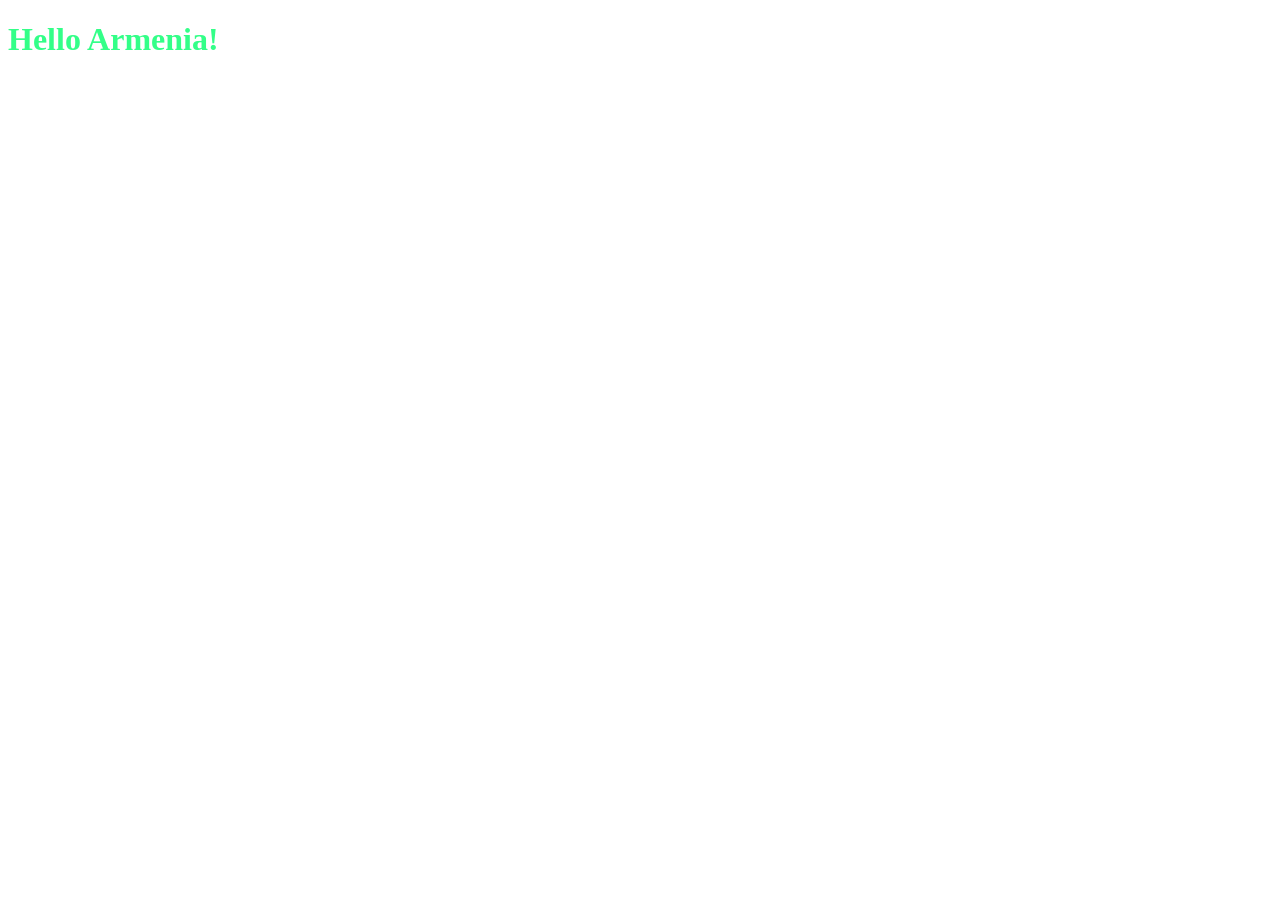
==== index.html @ ca64d175 "Add files via upload" ====
<!doctype html>
<html lang="en">
<head>
    <meta charset="UTF-8">
    <meta name="viewport"
          content="width=device-width, user-scalable=no, initial-scale=1.0, maximum-scale=1.0, minimum-scale=1.0">
    <meta http-equiv="X-UA-Compatible" content="ie=edge">
    <title>Document</title>
    <link rel="stylesheet" href="css/style.css">

</head>
<body>
<h1>Hello Armenia! </h1>

<script src="js/js.js">
    alert("hajox");
</script>
</body>
</html>
---- css/style.css ----
h1{
    color: #3f8;
}
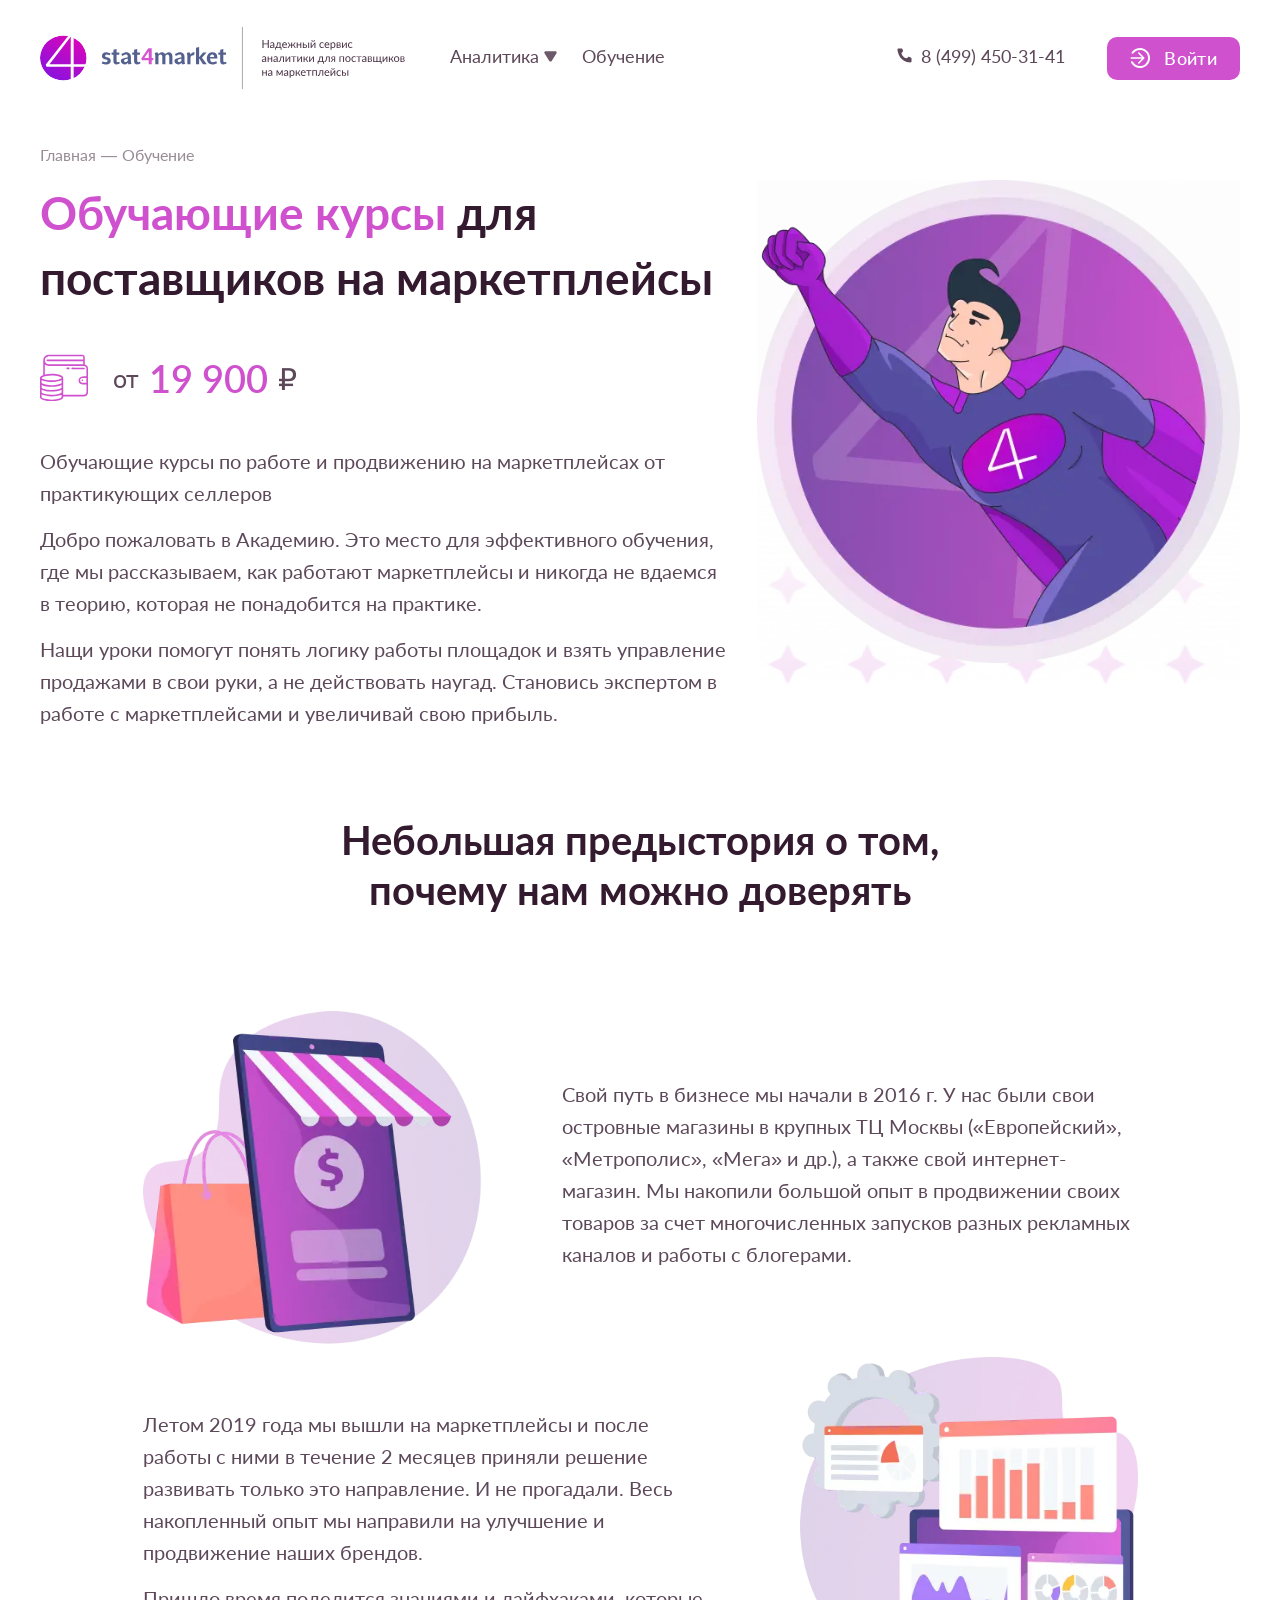
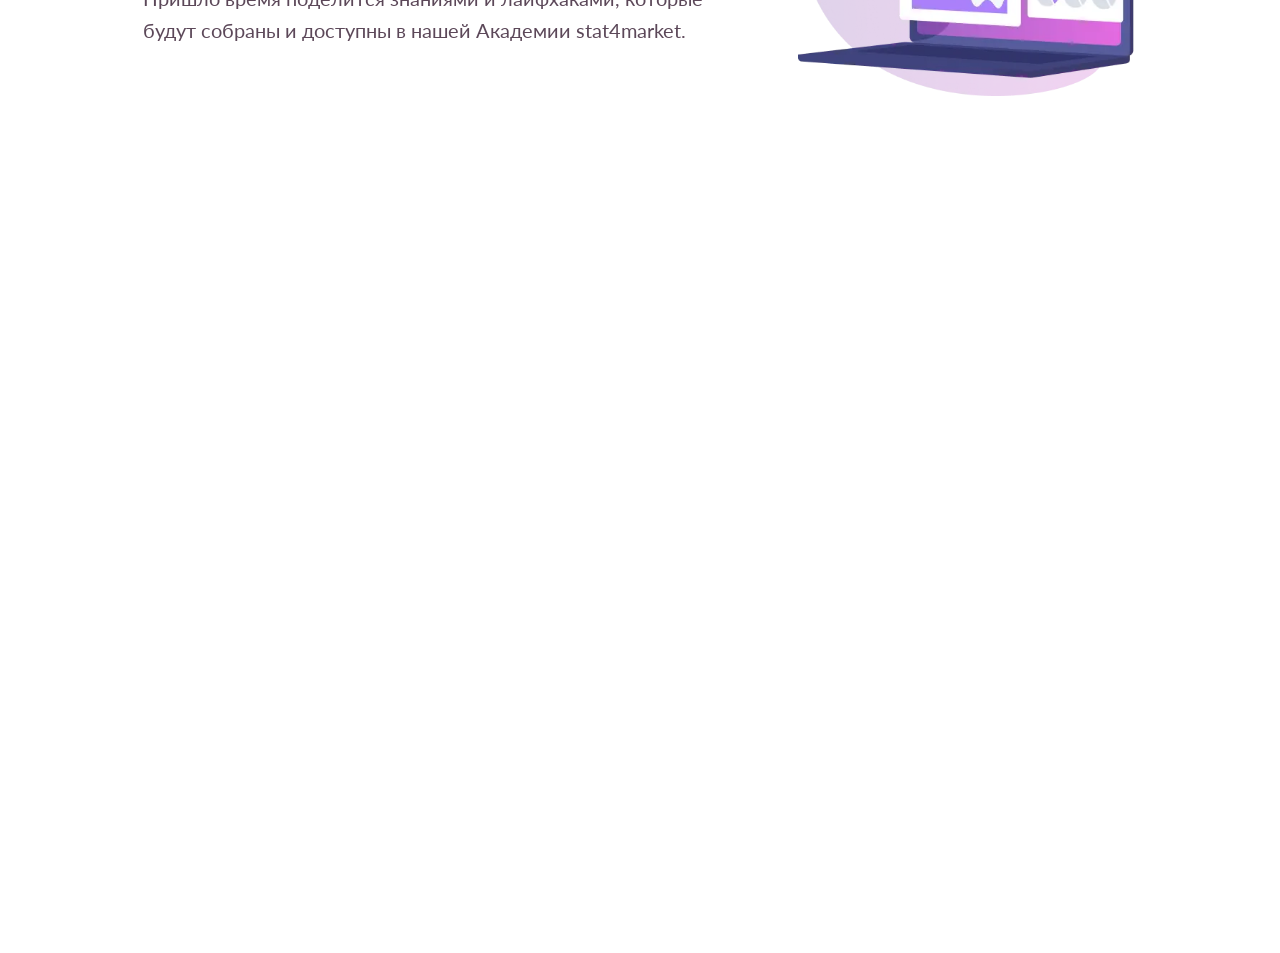
==== commit d6d2ae9e: "Add files via upload" ====
--- a/index.html
+++ b/index.html
@@ -5,15 +5,305 @@
     <meta name="viewport"
           content="width=device-width, user-scalable=no, initial-scale=1.0, maximum-scale=1.0, minimum-scale=1.0">
     <meta http-equiv="X-UA-Compatible" content="ie=edge">
-    <title>Document</title>
-    <link rel="stylesheet" href="css/style.css">
+    <title>Test</title>
 
+    <link rel="stylesheet" href="css/style.min.css">
 </head>
 <body>
-<h1>Hello Armenia! </h1>
+    <div class="wrapper">
+        <header class="header">
+            <div class="container">
+                <div class="row" data-hidden>
+                    <div class="header__logo">
+                        <a href="#" class="logo">
+                            <svg class="logo__svg" width="489" height="80" viewBox="0 0 489 80" fill="none" xmlns="http://www.w3.org/2000/svg">
+                                <path class="svg-text" d="M294.408 16.969V27H293.05V22.436H287.639V27H286.281V16.969H287.639V21.442H293.05V16.969H294.408ZM300.316 23.808C299.742 23.8267 299.252 23.8733 298.846 23.948C298.445 24.018 298.116 24.1113 297.859 24.228C297.607 24.3447 297.423 24.4823 297.306 24.641C297.194 24.7997 297.138 24.977 297.138 25.173C297.138 25.3597 297.169 25.5207 297.229 25.656C297.29 25.7913 297.372 25.9033 297.474 25.992C297.582 26.076 297.705 26.139 297.845 26.181C297.99 26.2183 298.144 26.237 298.307 26.237C298.527 26.237 298.727 26.216 298.909 26.174C299.091 26.1273 299.262 26.062 299.42 25.978C299.584 25.894 299.738 25.7937 299.882 25.677C300.032 25.5603 300.176 25.4273 300.316 25.278V23.808ZM296.291 20.91C296.683 20.532 297.106 20.2497 297.558 20.063C298.011 19.8763 298.513 19.783 299.063 19.783C299.46 19.783 299.812 19.8483 300.12 19.979C300.428 20.1097 300.687 20.2917 300.897 20.525C301.107 20.7583 301.266 21.0407 301.373 21.372C301.481 21.7033 301.534 22.0673 301.534 22.464V27H300.981C300.86 27 300.767 26.9813 300.701 26.944C300.636 26.902 300.585 26.8227 300.547 26.706L300.407 26.034C300.221 26.2067 300.039 26.3607 299.861 26.496C299.684 26.6267 299.497 26.7387 299.301 26.832C299.105 26.9207 298.895 26.9883 298.671 27.035C298.452 27.0863 298.207 27.112 297.936 27.112C297.661 27.112 297.402 27.0747 297.159 27C296.917 26.9207 296.704 26.804 296.522 26.65C296.345 26.496 296.203 26.3023 296.095 26.069C295.993 25.831 295.941 25.551 295.941 25.229C295.941 24.949 296.018 24.6807 296.172 24.424C296.326 24.1627 296.576 23.9317 296.921 23.731C297.267 23.5303 297.717 23.367 298.272 23.241C298.828 23.1103 299.509 23.0357 300.316 23.017V22.464C300.316 21.9133 300.197 21.498 299.959 21.218C299.721 20.9333 299.374 20.791 298.916 20.791C298.608 20.791 298.349 20.8307 298.139 20.91C297.934 20.9847 297.754 21.071 297.6 21.169C297.451 21.2623 297.32 21.3487 297.208 21.428C297.101 21.5027 296.994 21.54 296.886 21.54C296.802 21.54 296.73 21.519 296.669 21.477C296.609 21.4303 296.557 21.3743 296.515 21.309L296.291 20.91ZM308.318 26.09V20.889H306.071C306.025 21.617 305.959 22.261 305.875 22.821C305.791 23.381 305.693 23.8733 305.581 24.298C305.474 24.718 305.353 25.075 305.217 25.369C305.087 25.663 304.949 25.9033 304.804 26.09H308.318ZM310.824 26.055V29.058C310.824 29.1793 310.789 29.2727 310.719 29.338C310.654 29.408 310.568 29.443 310.46 29.443H309.697V27H303.733V29.086C303.733 29.1747 303.705 29.2563 303.649 29.331C303.598 29.4057 303.512 29.443 303.39 29.443H302.606V26.09H302.837C303.001 26.09 303.162 26.062 303.32 26.006C303.484 25.95 303.64 25.845 303.789 25.691C303.939 25.5323 304.079 25.3107 304.209 25.026C304.345 24.7413 304.466 24.3703 304.573 23.913C304.681 23.4557 304.774 22.9003 304.853 22.247C304.933 21.589 304.996 20.8097 305.042 19.909H309.529V26.055H310.824ZM316.71 22.681C316.71 22.3917 316.668 22.128 316.584 21.89C316.504 21.6473 316.385 21.4397 316.227 21.267C316.073 21.0897 315.884 20.9543 315.66 20.861C315.436 20.763 315.181 20.714 314.897 20.714C314.299 20.714 313.826 20.889 313.476 21.239C313.13 21.5843 312.916 22.065 312.832 22.681H316.71ZM317.718 26.006C317.564 26.1927 317.379 26.356 317.165 26.496C316.95 26.6313 316.719 26.7433 316.472 26.832C316.229 26.9207 315.977 26.986 315.716 27.028C315.454 27.0747 315.195 27.098 314.939 27.098C314.449 27.098 313.996 27.0163 313.581 26.853C313.17 26.685 312.813 26.4423 312.51 26.125C312.211 25.803 311.978 25.4063 311.81 24.935C311.642 24.4637 311.558 23.9223 311.558 23.311C311.558 22.8163 311.632 22.3543 311.782 21.925C311.936 21.4957 312.155 21.1247 312.44 20.812C312.724 20.4947 313.072 20.2473 313.483 20.07C313.893 19.888 314.355 19.797 314.869 19.797C315.293 19.797 315.685 19.8693 316.045 20.014C316.409 20.154 316.721 20.3593 316.983 20.63C317.249 20.896 317.456 21.2273 317.606 21.624C317.755 22.016 317.83 22.464 317.83 22.968C317.83 23.164 317.809 23.2947 317.767 23.36C317.725 23.4253 317.645 23.458 317.529 23.458H312.79C312.804 23.906 312.864 24.2957 312.972 24.627C313.084 24.9583 313.238 25.236 313.434 25.46C313.63 25.6793 313.863 25.845 314.134 25.957C314.404 26.0643 314.708 26.118 315.044 26.118C315.356 26.118 315.625 26.083 315.849 26.013C316.077 25.9383 316.273 25.859 316.437 25.775C316.6 25.691 316.735 25.614 316.843 25.544C316.955 25.4693 317.05 25.432 317.13 25.432C317.232 25.432 317.312 25.4717 317.368 25.551L317.718 26.006ZM329.175 27H328.307C328.083 27 327.911 26.965 327.789 26.895C327.673 26.825 327.582 26.7153 327.516 26.566L326.137 24.361C325.909 23.997 325.58 23.815 325.15 23.815H324.436V27.007H323.225V23.815H322.518C322.308 23.815 322.117 23.8617 321.944 23.955C321.776 24.0483 321.639 24.1837 321.531 24.361L320.152 26.566C320.082 26.7153 319.987 26.825 319.865 26.895C319.749 26.965 319.578 27 319.354 27H318.493L320.355 24.067C320.477 23.8617 320.614 23.696 320.768 23.57C320.922 23.444 321.111 23.3483 321.335 23.283C321.158 23.227 321.006 23.1453 320.88 23.038C320.759 22.926 320.645 22.7837 320.537 22.611L318.689 19.909H319.669C319.791 19.909 319.9 19.9417 319.998 20.007C320.096 20.0677 320.173 20.1517 320.229 20.259L321.734 22.499C321.837 22.653 321.961 22.772 322.105 22.856C322.25 22.9353 322.42 22.975 322.616 22.975H323.225V19.909H324.436V22.975H325.031C325.428 22.975 325.727 22.8163 325.927 22.499L327.432 20.259C327.488 20.1517 327.565 20.0677 327.663 20.007C327.766 19.9417 327.878 19.909 327.999 19.909H328.979L327.131 22.611C327.024 22.7837 326.907 22.926 326.781 23.038C326.66 23.1453 326.511 23.227 326.333 23.283C326.557 23.3483 326.746 23.444 326.9 23.57C327.054 23.696 327.192 23.8617 327.313 24.067L329.175 27ZM336.247 19.909V27H334.994V23.682H331.592V27H330.339V19.909H331.592V22.737H334.994V19.909H336.247ZM340.95 26.09C341.202 26.09 341.419 26.0597 341.601 25.999C341.788 25.9337 341.942 25.845 342.063 25.733C342.185 25.6163 342.276 25.481 342.336 25.327C342.397 25.173 342.427 25.005 342.427 24.823C342.427 24.655 342.402 24.4987 342.35 24.354C342.299 24.2047 342.213 24.074 342.091 23.962C341.975 23.85 341.821 23.7613 341.629 23.696C341.438 23.6307 341.205 23.598 340.929 23.598H339.417V26.09H340.95ZM340.929 22.688C341.419 22.688 341.83 22.7463 342.161 22.863C342.497 22.9797 342.766 23.136 342.966 23.332C343.172 23.528 343.319 23.7543 343.407 24.011C343.496 24.2677 343.54 24.5337 343.54 24.809C343.54 25.1263 343.484 25.4203 343.372 25.691C343.26 25.957 343.095 26.188 342.875 26.384C342.656 26.5753 342.385 26.727 342.063 26.839C341.741 26.9463 341.37 27 340.95 27H338.227V19.909H339.417V22.688H340.929ZM346.347 19.909V27H345.101V19.909H346.347ZM354.414 19.909V27H353.168V22.184C353.168 22.0907 353.172 21.9903 353.182 21.883C353.191 21.7757 353.203 21.6683 353.217 21.561C353.175 21.6543 353.133 21.7407 353.091 21.82C353.049 21.8993 353.004 21.9717 352.958 22.037L349.535 26.692C349.483 26.7667 349.418 26.839 349.339 26.909C349.264 26.9743 349.18 27.007 349.087 27.007H348.331V19.916H349.584V24.732C349.584 24.8207 349.579 24.9187 349.57 25.026C349.56 25.1287 349.549 25.2337 349.535 25.341C349.577 25.2523 349.619 25.1707 349.661 25.096C349.703 25.0167 349.745 24.9443 349.787 24.879L353.21 20.224C353.261 20.1493 353.326 20.0793 353.406 20.014C353.485 19.944 353.571 19.909 353.665 19.909H354.414ZM351.453 18.194C351.644 18.194 351.805 18.173 351.936 18.131C352.066 18.0843 352.171 18.012 352.251 17.914C352.335 17.816 352.395 17.69 352.433 17.536C352.47 17.382 352.489 17.193 352.489 16.969H353.217C353.305 16.969 353.373 17.0087 353.42 17.088C353.466 17.1673 353.49 17.2537 353.49 17.347C353.49 17.5803 353.443 17.7903 353.35 17.977C353.256 18.1637 353.121 18.3247 352.944 18.46C352.771 18.5907 352.559 18.691 352.307 18.761C352.055 18.831 351.77 18.866 351.453 18.866C351.135 18.866 350.851 18.831 350.599 18.761C350.347 18.691 350.132 18.5907 349.955 18.46C349.782 18.3247 349.649 18.1637 349.556 17.977C349.462 17.7903 349.416 17.5803 349.416 17.347C349.416 17.2537 349.439 17.1673 349.486 17.088C349.532 17.0087 349.6 16.969 349.689 16.969H350.417C350.417 17.193 350.435 17.382 350.473 17.536C350.51 17.69 350.568 17.816 350.648 17.914C350.732 18.012 350.839 18.0843 350.97 18.131C351.1 18.173 351.261 18.194 351.453 18.194ZM364.901 21.169C364.863 21.2203 364.826 21.26 364.789 21.288C364.751 21.316 364.7 21.33 364.635 21.33C364.565 21.33 364.488 21.302 364.404 21.246C364.32 21.1853 364.215 21.12 364.089 21.05C363.967 20.98 363.816 20.917 363.634 20.861C363.456 20.8003 363.237 20.77 362.976 20.77C362.626 20.77 362.318 20.833 362.052 20.959C361.786 21.0803 361.562 21.2577 361.38 21.491C361.202 21.7243 361.067 22.0067 360.974 22.338C360.885 22.6693 360.841 23.0403 360.841 23.451C360.841 23.8803 360.89 24.263 360.988 24.599C361.086 24.9303 361.223 25.2103 361.401 25.439C361.583 25.663 361.8 25.8357 362.052 25.957C362.308 26.0737 362.595 26.132 362.913 26.132C363.216 26.132 363.466 26.097 363.662 26.027C363.858 25.9523 364.019 25.8707 364.145 25.782C364.275 25.6933 364.383 25.614 364.467 25.544C364.555 25.4693 364.642 25.432 364.726 25.432C364.828 25.432 364.908 25.4717 364.964 25.551L365.314 26.006C365.16 26.1973 364.985 26.3607 364.789 26.496C364.593 26.6313 364.38 26.7457 364.152 26.839C363.928 26.9277 363.692 26.993 363.445 27.035C363.197 27.077 362.945 27.098 362.689 27.098C362.245 27.098 361.832 27.0163 361.45 26.853C361.072 26.6897 360.743 26.454 360.463 26.146C360.183 25.8333 359.963 25.4507 359.805 24.998C359.646 24.5453 359.567 24.0297 359.567 23.451C359.567 22.9237 359.639 22.436 359.784 21.988C359.933 21.54 360.148 21.155 360.428 20.833C360.712 20.5063 361.06 20.252 361.471 20.07C361.886 19.888 362.362 19.797 362.899 19.797C363.398 19.797 363.837 19.8787 364.215 20.042C364.597 20.2007 364.936 20.427 365.23 20.721L364.901 21.169ZM371.274 22.681C371.274 22.3917 371.232 22.128 371.148 21.89C371.069 21.6473 370.95 21.4397 370.791 21.267C370.637 21.0897 370.448 20.9543 370.224 20.861C370 20.763 369.746 20.714 369.461 20.714C368.864 20.714 368.39 20.889 368.04 21.239C367.695 21.5843 367.48 22.065 367.396 22.681H371.274ZM372.282 26.006C372.128 26.1927 371.944 26.356 371.729 26.496C371.514 26.6313 371.283 26.7433 371.036 26.832C370.793 26.9207 370.541 26.986 370.28 27.028C370.019 27.0747 369.76 27.098 369.503 27.098C369.013 27.098 368.56 27.0163 368.145 26.853C367.734 26.685 367.377 26.4423 367.074 26.125C366.775 25.803 366.542 25.4063 366.374 24.935C366.206 24.4637 366.122 23.9223 366.122 23.311C366.122 22.8163 366.197 22.3543 366.346 21.925C366.5 21.4957 366.719 21.1247 367.004 20.812C367.289 20.4947 367.636 20.2473 368.047 20.07C368.458 19.888 368.92 19.797 369.433 19.797C369.858 19.797 370.25 19.8693 370.609 20.014C370.973 20.154 371.286 20.3593 371.547 20.63C371.813 20.896 372.021 21.2273 372.17 21.624C372.319 22.016 372.394 22.464 372.394 22.968C372.394 23.164 372.373 23.2947 372.331 23.36C372.289 23.4253 372.21 23.458 372.093 23.458H367.354C367.368 23.906 367.429 24.2957 367.536 24.627C367.648 24.9583 367.802 25.236 367.998 25.46C368.194 25.6793 368.427 25.845 368.698 25.957C368.969 26.0643 369.272 26.118 369.608 26.118C369.921 26.118 370.189 26.083 370.413 26.013C370.642 25.9383 370.838 25.859 371.001 25.775C371.164 25.691 371.3 25.614 371.407 25.544C371.519 25.4693 371.615 25.432 371.694 25.432C371.797 25.432 371.876 25.4717 371.932 25.551L372.282 26.006ZM375.178 25.292C375.406 25.6 375.656 25.817 375.927 25.943C376.197 26.069 376.501 26.132 376.837 26.132C377.499 26.132 378.008 25.8963 378.363 25.425C378.717 24.9537 378.895 24.2817 378.895 23.409C378.895 22.947 378.853 22.5503 378.769 22.219C378.689 21.8877 378.573 21.617 378.419 21.407C378.265 21.1923 378.076 21.036 377.852 20.938C377.628 20.84 377.373 20.791 377.089 20.791C376.683 20.791 376.326 20.8843 376.018 21.071C375.714 21.2577 375.434 21.5213 375.178 21.862V25.292ZM375.115 21.008C375.413 20.6393 375.759 20.343 376.151 20.119C376.543 19.895 376.991 19.783 377.495 19.783C377.905 19.783 378.276 19.8623 378.608 20.021C378.939 20.175 379.221 20.406 379.455 20.714C379.688 21.0173 379.868 21.3953 379.994 21.848C380.12 22.3007 380.183 22.821 380.183 23.409C380.183 23.9317 380.113 24.4193 379.972 24.872C379.833 25.32 379.63 25.7097 379.364 26.041C379.102 26.3677 378.78 26.6267 378.398 26.818C378.02 27.0047 377.593 27.098 377.117 27.098C376.683 27.098 376.309 27.0257 375.997 26.881C375.689 26.7317 375.416 26.5263 375.178 26.265V29.401H373.925V19.909H374.674C374.851 19.909 374.961 19.9953 375.003 20.168L375.115 21.008ZM384.481 26.125C384.948 26.125 385.317 26.0177 385.587 25.803C385.858 25.5837 385.993 25.285 385.993 24.907C385.993 24.739 385.968 24.5873 385.916 24.452C385.865 24.312 385.781 24.1907 385.664 24.088C385.548 23.9853 385.391 23.906 385.195 23.85C385.004 23.794 384.768 23.766 384.488 23.766H382.955V26.125H384.481ZM382.955 20.749V22.975H384.32C384.526 22.975 384.715 22.947 384.887 22.891C385.065 22.8303 385.216 22.7487 385.342 22.646C385.468 22.5387 385.566 22.4127 385.636 22.268C385.706 22.1187 385.741 21.9553 385.741 21.778C385.741 21.6473 385.718 21.5213 385.671 21.4C385.625 21.274 385.545 21.1643 385.433 21.071C385.321 20.973 385.174 20.896 384.992 20.84C384.81 20.7793 384.586 20.749 384.32 20.749H382.955ZM384.355 19.909C384.794 19.909 385.17 19.9533 385.482 20.042C385.795 20.1307 386.052 20.252 386.252 20.406C386.453 20.5553 386.6 20.7327 386.693 20.938C386.787 21.1433 386.833 21.3627 386.833 21.596C386.833 21.75 386.812 21.911 386.77 22.079C386.728 22.247 386.654 22.408 386.546 22.562C386.444 22.716 386.301 22.856 386.119 22.982C385.942 23.1033 385.718 23.199 385.447 23.269C385.989 23.3623 386.406 23.5513 386.7 23.836C386.994 24.116 387.141 24.487 387.141 24.949C387.141 25.2943 387.071 25.5953 386.931 25.852C386.796 26.104 386.607 26.3163 386.364 26.489C386.126 26.6617 385.846 26.79 385.524 26.874C385.202 26.958 384.857 27 384.488 27H381.758V19.909H384.355ZM394.787 19.909V27H393.541V22.184C393.541 22.0907 393.545 21.9903 393.555 21.883C393.564 21.7757 393.576 21.6683 393.59 21.561C393.548 21.6543 393.506 21.7407 393.464 21.82C393.422 21.8993 393.377 21.9717 393.331 22.037L389.908 26.692C389.856 26.7667 389.791 26.839 389.712 26.909C389.637 26.9743 389.553 27.007 389.46 27.007H388.704V19.916H389.957V24.732C389.957 24.8207 389.952 24.9187 389.943 25.026C389.933 25.1287 389.922 25.2337 389.908 25.341C389.95 25.2523 389.992 25.1707 390.034 25.096C390.076 25.0167 390.118 24.9443 390.16 24.879L393.583 20.224C393.634 20.1493 393.699 20.0793 393.779 20.014C393.858 19.944 393.944 19.909 394.038 19.909H394.787ZM401.692 21.169C401.654 21.2203 401.617 21.26 401.58 21.288C401.542 21.316 401.491 21.33 401.426 21.33C401.356 21.33 401.279 21.302 401.195 21.246C401.111 21.1853 401.006 21.12 400.88 21.05C400.758 20.98 400.607 20.917 400.425 20.861C400.247 20.8003 400.028 20.77 399.767 20.77C399.417 20.77 399.109 20.833 398.843 20.959C398.577 21.0803 398.353 21.2577 398.171 21.491C397.993 21.7243 397.858 22.0067 397.765 22.338C397.676 22.6693 397.632 23.0403 397.632 23.451C397.632 23.8803 397.681 24.263 397.779 24.599C397.877 24.9303 398.014 25.2103 398.192 25.439C398.374 25.663 398.591 25.8357 398.843 25.957C399.099 26.0737 399.386 26.132 399.704 26.132C400.007 26.132 400.257 26.097 400.453 26.027C400.649 25.9523 400.81 25.8707 400.936 25.782C401.066 25.6933 401.174 25.614 401.258 25.544C401.346 25.4693 401.433 25.432 401.517 25.432C401.619 25.432 401.699 25.4717 401.755 25.551L402.105 26.006C401.951 26.1973 401.776 26.3607 401.58 26.496C401.384 26.6313 401.171 26.7457 400.943 26.839C400.719 26.9277 400.483 26.993 400.236 27.035C399.988 27.077 399.736 27.098 399.48 27.098C399.036 27.098 398.623 27.0163 398.241 26.853C397.863 26.6897 397.534 26.454 397.254 26.146C396.974 25.8333 396.754 25.4507 396.596 24.998C396.437 24.5453 396.358 24.0297 396.358 23.451C396.358 22.9237 396.43 22.436 396.575 21.988C396.724 21.54 396.939 21.155 397.219 20.833C397.503 20.5063 397.851 20.252 398.262 20.07C398.677 19.888 399.153 19.797 399.69 19.797C400.189 19.797 400.628 19.8787 401.006 20.042C401.388 20.2007 401.727 20.427 402.021 20.721L401.692 21.169ZM289.83 41.808C289.256 41.8267 288.766 41.8733 288.36 41.948C287.959 42.018 287.63 42.1113 287.373 42.228C287.121 42.3447 286.937 42.4823 286.82 42.641C286.708 42.7997 286.652 42.977 286.652 43.173C286.652 43.3597 286.682 43.5207 286.743 43.656C286.804 43.7913 286.885 43.9033 286.988 43.992C287.095 44.076 287.219 44.139 287.359 44.181C287.504 44.2183 287.658 44.237 287.821 44.237C288.04 44.237 288.241 44.216 288.423 44.174C288.605 44.1273 288.775 44.062 288.934 43.978C289.097 43.894 289.251 43.7937 289.396 43.677C289.545 43.5603 289.69 43.4273 289.83 43.278V41.808ZM285.805 38.91C286.197 38.532 286.619 38.2497 287.072 38.063C287.525 37.8763 288.026 37.783 288.577 37.783C288.974 37.783 289.326 37.8483 289.634 37.979C289.942 38.1097 290.201 38.2917 290.411 38.525C290.621 38.7583 290.78 39.0407 290.887 39.372C290.994 39.7033 291.048 40.0673 291.048 40.464V45H290.495C290.374 45 290.28 44.9813 290.215 44.944C290.15 44.902 290.098 44.8227 290.061 44.706L289.921 44.034C289.734 44.2067 289.552 44.3607 289.375 44.496C289.198 44.6267 289.011 44.7387 288.815 44.832C288.619 44.9207 288.409 44.9883 288.185 45.035C287.966 45.0863 287.721 45.112 287.45 45.112C287.175 45.112 286.916 45.0747 286.673 45C286.43 44.9207 286.218 44.804 286.036 44.65C285.859 44.496 285.716 44.3023 285.609 44.069C285.506 43.831 285.455 43.551 285.455 43.229C285.455 42.949 285.532 42.6807 285.686 42.424C285.84 42.1627 286.09 41.9317 286.435 41.731C286.78 41.5303 287.231 41.367 287.786 41.241C288.341 41.1103 289.023 41.0357 289.83 41.017V40.464C289.83 39.9133 289.711 39.498 289.473 39.218C289.235 38.9333 288.887 38.791 288.43 38.791C288.122 38.791 287.863 38.8307 287.653 38.91C287.448 38.9847 287.268 39.071 287.114 39.169C286.965 39.2623 286.834 39.3487 286.722 39.428C286.615 39.5027 286.507 39.54 286.4 39.54C286.316 39.54 286.244 39.519 286.183 39.477C286.122 39.4303 286.071 39.3743 286.029 39.309L285.805 38.91ZM298.854 37.909V45H297.601V41.682H294.199V45H292.946V37.909H294.199V40.737H297.601V37.909H298.854ZM304.678 41.808C304.104 41.8267 303.614 41.8733 303.208 41.948C302.806 42.018 302.477 42.1113 302.221 42.228C301.969 42.3447 301.784 42.4823 301.668 42.641C301.556 42.7997 301.5 42.977 301.5 43.173C301.5 43.3597 301.53 43.5207 301.591 43.656C301.651 43.7913 301.733 43.9033 301.836 43.992C301.943 44.076 302.067 44.139 302.207 44.181C302.351 44.2183 302.505 44.237 302.669 44.237C302.888 44.237 303.089 44.216 303.271 44.174C303.453 44.1273 303.623 44.062 303.782 43.978C303.945 43.894 304.099 43.7937 304.244 43.677C304.393 43.5603 304.538 43.4273 304.678 43.278V41.808ZM300.653 38.91C301.045 38.532 301.467 38.2497 301.92 38.063C302.372 37.8763 302.874 37.783 303.425 37.783C303.821 37.783 304.174 37.8483 304.482 37.979C304.79 38.1097 305.049 38.2917 305.259 38.525C305.469 38.7583 305.627 39.0407 305.735 39.372C305.842 39.7033 305.896 40.0673 305.896 40.464V45H305.343C305.221 45 305.128 44.9813 305.063 44.944C304.997 44.902 304.946 44.8227 304.909 44.706L304.769 44.034C304.582 44.2067 304.4 44.3607 304.223 44.496C304.045 44.6267 303.859 44.7387 303.663 44.832C303.467 44.9207 303.257 44.9883 303.033 45.035C302.813 45.0863 302.568 45.112 302.298 45.112C302.022 45.112 301.763 45.0747 301.521 45C301.278 44.9207 301.066 44.804 300.884 44.65C300.706 44.496 300.564 44.3023 300.457 44.069C300.354 43.831 300.303 43.551 300.303 43.229C300.303 42.949 300.38 42.6807 300.534 42.424C300.688 42.1627 300.937 41.9317 301.283 41.731C301.628 41.5303 302.078 41.367 302.634 41.241C303.189 41.1103 303.87 41.0357 304.678 41.017V40.464C304.678 39.9133 304.559 39.498 304.321 39.218C304.083 38.9333 303.735 38.791 303.278 38.791C302.97 38.791 302.711 38.8307 302.501 38.91C302.295 38.9847 302.116 39.071 301.962 39.169C301.812 39.2623 301.682 39.3487 301.57 39.428C301.462 39.5027 301.355 39.54 301.248 39.54C301.164 39.54 301.091 39.519 301.031 39.477C300.97 39.4303 300.919 39.3743 300.877 39.309L300.653 38.91ZM314.01 45H312.764V38.889H310.524C310.468 39.7897 310.384 40.569 310.272 41.227C310.16 41.8803 310.024 42.438 309.866 42.9C309.712 43.3573 309.537 43.7307 309.341 44.02C309.149 44.3047 308.946 44.5263 308.732 44.685C308.522 44.8437 308.302 44.951 308.074 45.007C307.85 45.063 307.626 45.091 307.402 45.091C307.005 45.091 306.807 45.028 306.807 44.902V44.111H307.171C307.329 44.111 307.49 44.083 307.654 44.027C307.817 43.971 307.976 43.8637 308.13 43.705C308.288 43.5463 308.44 43.3247 308.585 43.04C308.729 42.7507 308.86 42.3773 308.977 41.92C309.098 41.458 309.201 40.9003 309.285 40.247C309.373 39.589 309.441 38.8097 309.488 37.909H314.01V45ZM322.066 37.909V45H320.82V40.184C320.82 40.0907 320.825 39.9903 320.834 39.883C320.843 39.7757 320.855 39.6683 320.869 39.561C320.827 39.6543 320.785 39.7407 320.743 39.82C320.701 39.8993 320.657 39.9717 320.61 40.037L317.187 44.692C317.136 44.7667 317.07 44.839 316.991 44.909C316.916 44.9743 316.832 45.007 316.739 45.007H315.983V37.916H317.236V42.732C317.236 42.8207 317.231 42.9187 317.222 43.026C317.213 43.1287 317.201 43.2337 317.187 43.341C317.229 43.2523 317.271 43.1707 317.313 43.096C317.355 43.0167 317.397 42.9443 317.439 42.879L320.862 38.224C320.913 38.1493 320.979 38.0793 321.058 38.014C321.137 37.944 321.224 37.909 321.317 37.909H322.066ZM329.93 38.861H327.207V45H325.961V38.861H323.238V37.909H329.93V38.861ZM337.201 37.909V45H335.955V40.184C335.955 40.0907 335.96 39.9903 335.969 39.883C335.978 39.7757 335.99 39.6683 336.004 39.561C335.962 39.6543 335.92 39.7407 335.878 39.82C335.836 39.8993 335.792 39.9717 335.745 40.037L332.322 44.692C332.271 44.7667 332.205 44.839 332.126 44.909C332.051 44.9743 331.967 45.007 331.874 45.007H331.118V37.916H332.371V42.732C332.371 42.8207 332.366 42.9187 332.357 43.026C332.348 43.1287 332.336 43.2337 332.322 43.341C332.364 43.2523 332.406 43.1707 332.448 43.096C332.49 43.0167 332.532 42.9443 332.574 42.879L335.997 38.224C336.048 38.1493 336.114 38.0793 336.193 38.014C336.272 37.944 336.359 37.909 336.452 37.909H337.201ZM343.476 38.259C343.541 38.1563 343.627 38.0723 343.735 38.007C343.842 37.9417 343.956 37.909 344.078 37.909H345.051L343.21 40.611C343.098 40.7837 342.981 40.926 342.86 41.038C342.738 41.1453 342.589 41.2293 342.412 41.29C342.636 41.3507 342.825 41.4463 342.979 41.577C343.133 41.703 343.27 41.8663 343.392 42.067L345.254 45H344.386C344.162 45 343.989 44.9627 343.868 44.888C343.746 44.8133 343.641 44.706 343.553 44.566L342.174 42.361C341.954 41.997 341.625 41.815 341.187 41.815H340.424V45.007H339.171V37.909H340.424V40.975H341.096C341.469 40.975 341.761 40.8163 341.971 40.499L343.476 38.259ZM352.5 37.909V45H351.254V40.184C351.254 40.0907 351.258 39.9903 351.268 39.883C351.277 39.7757 351.289 39.6683 351.303 39.561C351.261 39.6543 351.219 39.7407 351.177 39.82C351.135 39.8993 351.09 39.9717 351.044 40.037L347.621 44.692C347.569 44.7667 347.504 44.839 347.425 44.909C347.35 44.9743 347.266 45.007 347.173 45.007H346.417V37.916H347.67V42.732C347.67 42.8207 347.665 42.9187 347.656 43.026C347.646 43.1287 347.635 43.2337 347.621 43.341C347.663 43.2523 347.705 43.1707 347.747 43.096C347.789 43.0167 347.831 42.9443 347.873 42.879L351.296 38.224C351.347 38.1493 351.412 38.0793 351.492 38.014C351.571 37.944 351.657 37.909 351.751 37.909H352.5ZM362.937 44.09V38.889H360.69C360.644 39.617 360.578 40.261 360.494 40.821C360.41 41.381 360.312 41.8733 360.2 42.298C360.093 42.718 359.972 43.075 359.836 43.369C359.706 43.663 359.568 43.9033 359.423 44.09H362.937ZM365.443 44.055V47.058C365.443 47.1793 365.408 47.2727 365.338 47.338C365.273 47.408 365.187 47.443 365.079 47.443H364.316V45H358.352V47.086C358.352 47.1747 358.324 47.2563 358.268 47.331C358.217 47.4057 358.131 47.443 358.009 47.443H357.225V44.09H357.456C357.62 44.09 357.781 44.062 357.939 44.006C358.103 43.95 358.259 43.845 358.408 43.691C358.558 43.5323 358.698 43.3107 358.828 43.026C358.964 42.7413 359.085 42.3703 359.192 41.913C359.3 41.4557 359.393 40.9003 359.472 40.247C359.552 39.589 359.615 38.8097 359.661 37.909H364.148V44.055H365.443ZM372.922 45H371.676V38.889H369.436C369.38 39.7897 369.296 40.569 369.184 41.227C369.072 41.8803 368.936 42.438 368.778 42.9C368.624 43.3573 368.449 43.7307 368.253 44.02C368.061 44.3047 367.858 44.5263 367.644 44.685C367.434 44.8437 367.214 44.951 366.986 45.007C366.762 45.063 366.538 45.091 366.314 45.091C365.917 45.091 365.719 45.028 365.719 44.902V44.111H366.083C366.241 44.111 366.402 44.083 366.566 44.027C366.729 43.971 366.888 43.8637 367.042 43.705C367.2 43.5463 367.352 43.3247 367.497 43.04C367.641 42.7507 367.772 42.3773 367.889 41.92C368.01 41.458 368.113 40.9003 368.197 40.247C368.285 39.589 368.353 38.8097 368.4 37.909H372.922V45ZM378.626 41.22V38.749H377.436C377.17 38.749 376.946 38.7887 376.764 38.868C376.582 38.9427 376.435 39.0407 376.323 39.162C376.216 39.2787 376.139 39.4117 376.092 39.561C376.046 39.7057 376.022 39.8503 376.022 39.995C376.022 40.3777 376.162 40.6787 376.442 40.898C376.722 41.1127 377.105 41.22 377.59 41.22H378.626ZM379.816 37.909V45H378.626V42.011H378.08C377.95 42.011 377.84 42.0227 377.751 42.046C377.667 42.0647 377.593 42.0927 377.527 42.13C377.467 42.1673 377.413 42.2163 377.366 42.277C377.32 42.333 377.271 42.3983 377.219 42.473L375.665 44.566C375.586 44.7153 375.488 44.825 375.371 44.895C375.259 44.965 375.094 45 374.874 45H374.006L376.064 42.326C376.232 42.046 376.454 41.8593 376.729 41.766C376.37 41.7193 376.067 41.6353 375.819 41.514C375.572 41.3927 375.369 41.2503 375.21 41.087C375.056 40.919 374.944 40.7347 374.874 40.534C374.804 40.3333 374.769 40.1303 374.769 39.925C374.769 39.6823 374.816 39.4397 374.909 39.197C375.007 38.9543 375.161 38.7397 375.371 38.553C375.581 38.3617 375.852 38.2077 376.183 38.091C376.519 37.9697 376.925 37.909 377.401 37.909H379.816ZM391.29 45H390.037V38.861H386.635V45H385.382V37.909H391.29V45ZM396.259 37.797C396.777 37.797 397.244 37.8833 397.659 38.056C398.075 38.2287 398.429 38.4737 398.723 38.791C399.017 39.1083 399.241 39.4933 399.395 39.946C399.554 40.394 399.633 40.8957 399.633 41.451C399.633 42.011 399.554 42.515 399.395 42.963C399.241 43.411 399.017 43.7937 398.723 44.111C398.429 44.4283 398.075 44.6733 397.659 44.846C397.244 45.014 396.777 45.098 396.259 45.098C395.737 45.098 395.265 45.014 394.845 44.846C394.43 44.6733 394.075 44.4283 393.781 44.111C393.487 43.7937 393.261 43.411 393.102 42.963C392.948 42.515 392.871 42.011 392.871 41.451C392.871 40.8957 392.948 40.394 393.102 39.946C393.261 39.4933 393.487 39.1083 393.781 38.791C394.075 38.4737 394.43 38.2287 394.845 38.056C395.265 37.8833 395.737 37.797 396.259 37.797ZM396.259 44.125C396.959 44.125 397.482 43.8917 397.827 43.425C398.173 42.9537 398.345 42.298 398.345 41.458C398.345 40.6133 398.173 39.9553 397.827 39.484C397.482 39.0127 396.959 38.777 396.259 38.777C395.905 38.777 395.594 38.8377 395.328 38.959C395.067 39.0803 394.848 39.2553 394.67 39.484C394.498 39.7127 394.367 39.995 394.278 40.331C394.194 40.6623 394.152 41.038 394.152 41.458C394.152 42.298 394.325 42.9537 394.67 43.425C395.02 43.8917 395.55 44.125 396.259 44.125ZM406.149 39.169C406.111 39.2203 406.074 39.26 406.037 39.288C405.999 39.316 405.948 39.33 405.883 39.33C405.813 39.33 405.736 39.302 405.652 39.246C405.568 39.1853 405.463 39.12 405.337 39.05C405.215 38.98 405.064 38.917 404.882 38.861C404.704 38.8003 404.485 38.77 404.224 38.77C403.874 38.77 403.566 38.833 403.3 38.959C403.034 39.0803 402.81 39.2577 402.628 39.491C402.45 39.7243 402.315 40.0067 402.222 40.338C402.133 40.6693 402.089 41.0403 402.089 41.451C402.089 41.8803 402.138 42.263 402.236 42.599C402.334 42.9303 402.471 43.2103 402.649 43.439C402.831 43.663 403.048 43.8357 403.3 43.957C403.556 44.0737 403.843 44.132 404.161 44.132C404.464 44.132 404.714 44.097 404.91 44.027C405.106 43.9523 405.267 43.8707 405.393 43.782C405.523 43.6933 405.631 43.614 405.715 43.544C405.803 43.4693 405.89 43.432 405.974 43.432C406.076 43.432 406.156 43.4717 406.212 43.551L406.562 44.006C406.408 44.1973 406.233 44.3607 406.037 44.496C405.841 44.6313 405.628 44.7457 405.4 44.839C405.176 44.9277 404.94 44.993 404.693 45.035C404.445 45.077 404.193 45.098 403.937 45.098C403.493 45.098 403.08 45.0163 402.698 44.853C402.32 44.6897 401.991 44.454 401.711 44.146C401.431 43.8333 401.211 43.4507 401.053 42.998C400.894 42.5453 400.815 42.0297 400.815 41.451C400.815 40.9237 400.887 40.436 401.032 39.988C401.181 39.54 401.396 39.155 401.676 38.833C401.96 38.5063 402.308 38.252 402.719 38.07C403.134 37.888 403.61 37.797 404.147 37.797C404.646 37.797 405.085 37.8787 405.463 38.042C405.845 38.2007 406.184 38.427 406.478 38.721L406.149 39.169ZM413.793 38.861H411.07V45H409.824V38.861H407.101V37.909H413.793V38.861ZM418.756 41.808C418.182 41.8267 417.692 41.8733 417.286 41.948C416.884 42.018 416.555 42.1113 416.299 42.228C416.047 42.3447 415.862 42.4823 415.746 42.641C415.634 42.7997 415.578 42.977 415.578 43.173C415.578 43.3597 415.608 43.5207 415.669 43.656C415.729 43.7913 415.811 43.9033 415.914 43.992C416.021 44.076 416.145 44.139 416.285 44.181C416.429 44.2183 416.583 44.237 416.747 44.237C416.966 44.237 417.167 44.216 417.349 44.174C417.531 44.1273 417.701 44.062 417.86 43.978C418.023 43.894 418.177 43.7937 418.322 43.677C418.471 43.5603 418.616 43.4273 418.756 43.278V41.808ZM414.731 38.91C415.123 38.532 415.545 38.2497 415.998 38.063C416.45 37.8763 416.952 37.783 417.503 37.783C417.899 37.783 418.252 37.8483 418.56 37.979C418.868 38.1097 419.127 38.2917 419.337 38.525C419.547 38.7583 419.705 39.0407 419.813 39.372C419.92 39.7033 419.974 40.0673 419.974 40.464V45H419.421C419.299 45 419.206 44.9813 419.141 44.944C419.075 44.902 419.024 44.8227 418.987 44.706L418.847 44.034C418.66 44.2067 418.478 44.3607 418.301 44.496C418.123 44.6267 417.937 44.7387 417.741 44.832C417.545 44.9207 417.335 44.9883 417.111 45.035C416.891 45.0863 416.646 45.112 416.376 45.112C416.1 45.112 415.841 45.0747 415.599 45C415.356 44.9207 415.144 44.804 414.962 44.65C414.784 44.496 414.642 44.3023 414.535 44.069C414.432 43.831 414.381 43.551 414.381 43.229C414.381 42.949 414.458 42.6807 414.612 42.424C414.766 42.1627 415.015 41.9317 415.361 41.731C415.706 41.5303 416.156 41.367 416.712 41.241C417.267 41.1103 417.948 41.0357 418.756 41.017V40.464C418.756 39.9133 418.637 39.498 418.399 39.218C418.161 38.9333 417.813 38.791 417.356 38.791C417.048 38.791 416.789 38.8307 416.579 38.91C416.373 38.9847 416.194 39.071 416.04 39.169C415.89 39.2623 415.76 39.3487 415.648 39.428C415.54 39.5027 415.433 39.54 415.326 39.54C415.242 39.54 415.169 39.519 415.109 39.477C415.048 39.4303 414.997 39.3743 414.955 39.309L414.731 38.91ZM424.595 44.125C425.061 44.125 425.43 44.0177 425.701 43.803C425.971 43.5837 426.107 43.285 426.107 42.907C426.107 42.739 426.081 42.5873 426.03 42.452C425.978 42.312 425.894 42.1907 425.778 42.088C425.661 41.9853 425.505 41.906 425.309 41.85C425.117 41.794 424.882 41.766 424.602 41.766H423.069V44.125H424.595ZM423.069 38.749V40.975H424.434C424.639 40.975 424.828 40.947 425.001 40.891C425.178 40.8303 425.33 40.7487 425.456 40.646C425.582 40.5387 425.68 40.4127 425.75 40.268C425.82 40.1187 425.855 39.9553 425.855 39.778C425.855 39.6473 425.831 39.5213 425.785 39.4C425.738 39.274 425.659 39.1643 425.547 39.071C425.435 38.973 425.288 38.896 425.106 38.84C424.924 38.7793 424.7 38.749 424.434 38.749H423.069ZM424.469 37.909C424.907 37.909 425.283 37.9533 425.596 38.042C425.908 38.1307 426.165 38.252 426.366 38.406C426.566 38.5553 426.713 38.7327 426.807 38.938C426.9 39.1433 426.947 39.3627 426.947 39.596C426.947 39.75 426.926 39.911 426.884 40.079C426.842 40.247 426.767 40.408 426.66 40.562C426.557 40.716 426.415 40.856 426.233 40.982C426.055 41.1033 425.831 41.199 425.561 41.269C426.102 41.3623 426.52 41.5513 426.814 41.836C427.108 42.116 427.255 42.487 427.255 42.949C427.255 43.2943 427.185 43.5953 427.045 43.852C426.909 44.104 426.72 44.3163 426.478 44.489C426.24 44.6617 425.96 44.79 425.638 44.874C425.316 44.958 424.97 45 424.602 45H421.872V37.909H424.469ZM439.66 44.055V47.058C439.66 47.1793 439.625 47.2727 439.555 47.338C439.49 47.408 439.403 47.443 439.296 47.443H438.526V45H428.817V37.909H430.07V44.055H432.961V37.909H434.214V44.055H437.105V37.909H438.358V44.055H439.66ZM447 37.909V45H445.754V40.184C445.754 40.0907 445.758 39.9903 445.768 39.883C445.777 39.7757 445.789 39.6683 445.803 39.561C445.761 39.6543 445.719 39.7407 445.677 39.82C445.635 39.8993 445.59 39.9717 445.544 40.037L442.121 44.692C442.069 44.7667 442.004 44.839 441.925 44.909C441.85 44.9743 441.766 45.007 441.673 45.007H440.917V37.916H442.17V42.732C442.17 42.8207 442.165 42.9187 442.156 43.026C442.146 43.1287 442.135 43.2337 442.121 43.341C442.163 43.2523 442.205 43.1707 442.247 43.096C442.289 43.0167 442.331 42.9443 442.373 42.879L445.796 38.224C445.847 38.1493 445.912 38.0793 445.992 38.014C446.071 37.944 446.157 37.909 446.251 37.909H447ZM453.274 38.259C453.34 38.1563 453.426 38.0723 453.533 38.007C453.641 37.9417 453.755 37.909 453.876 37.909H454.849L453.008 40.611C452.896 40.7837 452.78 40.926 452.658 41.038C452.537 41.1453 452.388 41.2293 452.21 41.29C452.434 41.3507 452.623 41.4463 452.777 41.577C452.931 41.703 453.069 41.8663 453.19 42.067L455.052 45H454.184C453.96 45 453.788 44.9627 453.666 44.888C453.545 44.8133 453.44 44.706 453.351 44.566L451.972 42.361C451.753 41.997 451.424 41.815 450.985 41.815H450.222V45.007H448.969V37.909H450.222V40.975H450.894C451.268 40.975 451.559 40.8163 451.769 40.499L453.274 38.259ZM458.931 37.797C459.449 37.797 459.916 37.8833 460.331 38.056C460.746 38.2287 461.101 38.4737 461.395 38.791C461.689 39.1083 461.913 39.4933 462.067 39.946C462.226 40.394 462.305 40.8957 462.305 41.451C462.305 42.011 462.226 42.515 462.067 42.963C461.913 43.411 461.689 43.7937 461.395 44.111C461.101 44.4283 460.746 44.6733 460.331 44.846C459.916 45.014 459.449 45.098 458.931 45.098C458.408 45.098 457.937 45.014 457.517 44.846C457.102 44.6733 456.747 44.4283 456.453 44.111C456.159 43.7937 455.933 43.411 455.774 42.963C455.62 42.515 455.543 42.011 455.543 41.451C455.543 40.8957 455.62 40.394 455.774 39.946C455.933 39.4933 456.159 39.1083 456.453 38.791C456.747 38.4737 457.102 38.2287 457.517 38.056C457.937 37.8833 458.408 37.797 458.931 37.797ZM458.931 44.125C459.631 44.125 460.154 43.8917 460.499 43.425C460.844 42.9537 461.017 42.298 461.017 41.458C461.017 40.6133 460.844 39.9553 460.499 39.484C460.154 39.0127 459.631 38.777 458.931 38.777C458.576 38.777 458.266 38.8377 458 38.959C457.739 39.0803 457.519 39.2553 457.342 39.484C457.169 39.7127 457.039 39.995 456.95 40.331C456.866 40.6623 456.824 41.038 456.824 41.458C456.824 42.298 456.997 42.9537 457.342 43.425C457.692 43.8917 458.222 44.125 458.931 44.125ZM466.608 44.125C467.075 44.125 467.444 44.0177 467.714 43.803C467.985 43.5837 468.12 43.285 468.12 42.907C468.12 42.739 468.095 42.5873 468.043 42.452C467.992 42.312 467.908 42.1907 467.791 42.088C467.675 41.9853 467.518 41.906 467.322 41.85C467.131 41.794 466.895 41.766 466.615 41.766H465.082V44.125H466.608ZM465.082 38.749V40.975H466.447C466.653 40.975 466.842 40.947 467.014 40.891C467.192 40.8303 467.343 40.7487 467.469 40.646C467.595 40.5387 467.693 40.4127 467.763 40.268C467.833 40.1187 467.868 39.9553 467.868 39.778C467.868 39.6473 467.845 39.5213 467.798 39.4C467.752 39.274 467.672 39.1643 467.56 39.071C467.448 38.973 467.301 38.896 467.119 38.84C466.937 38.7793 466.713 38.749 466.447 38.749H465.082ZM466.482 37.909C466.921 37.909 467.297 37.9533 467.609 38.042C467.922 38.1307 468.179 38.252 468.379 38.406C468.58 38.5553 468.727 38.7327 468.82 38.938C468.914 39.1433 468.96 39.3627 468.96 39.596C468.96 39.75 468.939 39.911 468.897 40.079C468.855 40.247 468.781 40.408 468.673 40.562C468.571 40.716 468.428 40.856 468.246 40.982C468.069 41.1033 467.845 41.199 467.574 41.269C468.116 41.3623 468.533 41.5513 468.827 41.836C469.121 42.116 469.268 42.487 469.268 42.949C469.268 43.2943 469.198 43.5953 469.058 43.852C468.923 44.104 468.734 44.3163 468.491 44.489C468.253 44.6617 467.973 44.79 467.651 44.874C467.329 44.958 466.984 45 466.615 45H463.885V37.909H466.482ZM291.895 55.909V63H290.642V59.682H287.24V63H285.987V55.909H287.24V58.737H290.642V55.909H291.895ZM297.719 59.808C297.145 59.8267 296.655 59.8733 296.249 59.948C295.847 60.018 295.518 60.1113 295.262 60.228C295.01 60.3447 294.825 60.4823 294.709 60.641C294.597 60.7997 294.541 60.977 294.541 61.173C294.541 61.3597 294.571 61.5207 294.632 61.656C294.692 61.7913 294.774 61.9033 294.877 61.992C294.984 62.076 295.108 62.139 295.248 62.181C295.392 62.2183 295.546 62.237 295.71 62.237C295.929 62.237 296.13 62.216 296.312 62.174C296.494 62.1273 296.664 62.062 296.823 61.978C296.986 61.894 297.14 61.7937 297.285 61.677C297.434 61.5603 297.579 61.4273 297.719 61.278V59.808ZM293.694 56.91C294.086 56.532 294.508 56.2497 294.961 56.063C295.413 55.8763 295.915 55.783 296.466 55.783C296.862 55.783 297.215 55.8483 297.523 55.979C297.831 56.1097 298.09 56.2917 298.3 56.525C298.51 56.7583 298.668 57.0407 298.776 57.372C298.883 57.7033 298.937 58.0673 298.937 58.464V63H298.384C298.262 63 298.169 62.9813 298.104 62.944C298.038 62.902 297.987 62.8227 297.95 62.706L297.81 62.034C297.623 62.2067 297.441 62.3607 297.264 62.496C297.086 62.6267 296.9 62.7387 296.704 62.832C296.508 62.9207 296.298 62.9883 296.074 63.035C295.854 63.0863 295.609 63.112 295.339 63.112C295.063 63.112 294.804 63.0747 294.562 63C294.319 62.9207 294.107 62.804 293.925 62.65C293.747 62.496 293.605 62.3023 293.498 62.069C293.395 61.831 293.344 61.551 293.344 61.229C293.344 60.949 293.421 60.6807 293.575 60.424C293.729 60.1627 293.978 59.9317 294.324 59.731C294.669 59.5303 295.119 59.367 295.675 59.241C296.23 59.1103 296.911 59.0357 297.719 59.017V58.464C297.719 57.9133 297.6 57.498 297.362 57.218C297.124 56.9333 296.776 56.791 296.319 56.791C296.011 56.791 295.752 56.8307 295.542 56.91C295.336 56.9847 295.157 57.071 295.003 57.169C294.853 57.2623 294.723 57.3487 294.611 57.428C294.503 57.5027 294.396 57.54 294.289 57.54C294.205 57.54 294.132 57.519 294.072 57.477C294.011 57.4303 293.96 57.3743 293.918 57.309L293.694 56.91ZM312.32 55.888V63H311.193V58.289C311.193 58.1583 311.2 58.0137 311.214 57.855C311.232 57.6917 311.256 57.54 311.284 57.4L308.82 61.719C308.782 61.789 308.733 61.845 308.673 61.887C308.612 61.929 308.542 61.95 308.463 61.95H308.323C308.243 61.95 308.171 61.929 308.106 61.887C308.045 61.845 307.996 61.789 307.959 61.719L305.453 57.386C305.476 57.526 305.497 57.68 305.516 57.848C305.534 58.0113 305.544 58.1583 305.544 58.289V63H304.417V55.888H305.418C305.506 55.888 305.593 55.909 305.677 55.951C305.761 55.9883 305.833 56.0607 305.894 56.168L308.106 59.864C308.213 60.0787 308.309 60.305 308.393 60.543C308.472 60.2957 308.565 60.0693 308.673 59.864L310.843 56.168C310.903 56.056 310.976 55.9813 311.06 55.944C311.144 55.9067 311.23 55.888 311.319 55.888H312.32ZM318.131 59.808C317.557 59.8267 317.067 59.8733 316.661 59.948C316.259 60.018 315.93 60.1113 315.674 60.228C315.422 60.3447 315.237 60.4823 315.121 60.641C315.009 60.7997 314.953 60.977 314.953 61.173C314.953 61.3597 314.983 61.5207 315.044 61.656C315.104 61.7913 315.186 61.9033 315.289 61.992C315.396 62.076 315.52 62.139 315.66 62.181C315.804 62.2183 315.958 62.237 316.122 62.237C316.341 62.237 316.542 62.216 316.724 62.174C316.906 62.1273 317.076 62.062 317.235 61.978C317.398 61.894 317.552 61.7937 317.697 61.677C317.846 61.5603 317.991 61.4273 318.131 61.278V59.808ZM314.106 56.91C314.498 56.532 314.92 56.2497 315.373 56.063C315.825 55.8763 316.327 55.783 316.878 55.783C317.274 55.783 317.627 55.8483 317.935 55.979C318.243 56.1097 318.502 56.2917 318.712 56.525C318.922 56.7583 319.08 57.0407 319.188 57.372C319.295 57.7033 319.349 58.0673 319.349 58.464V63H318.796C318.674 63 318.581 62.9813 318.516 62.944C318.45 62.902 318.399 62.8227 318.362 62.706L318.222 62.034C318.035 62.2067 317.853 62.3607 317.676 62.496C317.498 62.6267 317.312 62.7387 317.116 62.832C316.92 62.9207 316.71 62.9883 316.486 63.035C316.266 63.0863 316.021 63.112 315.751 63.112C315.475 63.112 315.216 63.0747 314.974 63C314.731 62.9207 314.519 62.804 314.337 62.65C314.159 62.496 314.017 62.3023 313.91 62.069C313.807 61.831 313.756 61.551 313.756 61.229C313.756 60.949 313.833 60.6807 313.987 60.424C314.141 60.1627 314.39 59.9317 314.736 59.731C315.081 59.5303 315.531 59.367 316.087 59.241C316.642 59.1103 317.323 59.0357 318.131 59.017V58.464C318.131 57.9133 318.012 57.498 317.774 57.218C317.536 56.9333 317.188 56.791 316.731 56.791C316.423 56.791 316.164 56.8307 315.954 56.91C315.748 56.9847 315.569 57.071 315.415 57.169C315.265 57.2623 315.135 57.3487 315.023 57.428C314.915 57.5027 314.808 57.54 314.701 57.54C314.617 57.54 314.544 57.519 314.484 57.477C314.423 57.4303 314.372 57.3743 314.33 57.309L314.106 56.91ZM322.5 61.292C322.728 61.6 322.978 61.817 323.249 61.943C323.519 62.069 323.823 62.132 324.159 62.132C324.821 62.132 325.33 61.8963 325.685 61.425C326.039 60.9537 326.217 60.2817 326.217 59.409C326.217 58.947 326.175 58.5503 326.091 58.219C326.011 57.8877 325.895 57.617 325.741 57.407C325.587 57.1923 325.398 57.036 325.174 56.938C324.95 56.84 324.695 56.791 324.411 56.791C324.005 56.791 323.648 56.8843 323.34 57.071C323.036 57.2577 322.756 57.5213 322.5 57.862V61.292ZM322.437 57.008C322.735 56.6393 323.081 56.343 323.473 56.119C323.865 55.895 324.313 55.783 324.817 55.783C325.227 55.783 325.598 55.8623 325.93 56.021C326.261 56.175 326.543 56.406 326.777 56.714C327.01 57.0173 327.19 57.3953 327.316 57.848C327.442 58.3007 327.505 58.821 327.505 59.409C327.505 59.9317 327.435 60.4193 327.295 60.872C327.155 61.32 326.952 61.7097 326.686 62.041C326.424 62.3677 326.102 62.6267 325.72 62.818C325.342 63.0047 324.915 63.098 324.439 63.098C324.005 63.098 323.631 63.0257 323.319 62.881C323.011 62.7317 322.738 62.5263 322.5 62.265V65.401H321.247V55.909H321.996C322.173 55.909 322.283 55.9953 322.325 56.168L322.437 57.008ZM333.386 56.259C333.451 56.1563 333.537 56.0723 333.645 56.007C333.752 55.9417 333.866 55.909 333.988 55.909H334.961L333.12 58.611C333.008 58.7837 332.891 58.926 332.77 59.038C332.648 59.1453 332.499 59.2293 332.322 59.29C332.546 59.3507 332.735 59.4463 332.889 59.577C333.043 59.703 333.18 59.8663 333.302 60.067L335.164 63H334.296C334.072 63 333.899 62.9627 333.778 62.888C333.656 62.8133 333.551 62.706 333.463 62.566L332.084 60.361C331.864 59.997 331.535 59.815 331.097 59.815H330.334V63.007H329.081V55.909H330.334V58.975H331.006C331.379 58.975 331.671 58.8163 331.881 58.499L333.386 56.259ZM340.799 58.681C340.799 58.3917 340.757 58.128 340.673 57.89C340.594 57.6473 340.475 57.4397 340.316 57.267C340.162 57.0897 339.973 56.9543 339.749 56.861C339.525 56.763 339.271 56.714 338.986 56.714C338.389 56.714 337.915 56.889 337.565 57.239C337.22 57.5843 337.005 58.065 336.921 58.681H340.799ZM341.807 62.006C341.653 62.1927 341.469 62.356 341.254 62.496C341.04 62.6313 340.809 62.7433 340.561 62.832C340.319 62.9207 340.067 62.986 339.805 63.028C339.544 63.0747 339.285 63.098 339.028 63.098C338.538 63.098 338.086 63.0163 337.67 62.853C337.26 62.685 336.903 62.4423 336.599 62.125C336.301 61.803 336.067 61.4063 335.899 60.935C335.731 60.4637 335.647 59.9223 335.647 59.311C335.647 58.8163 335.722 58.3543 335.871 57.925C336.025 57.4957 336.245 57.1247 336.529 56.812C336.814 56.4947 337.162 56.2473 337.572 56.07C337.983 55.888 338.445 55.797 338.958 55.797C339.383 55.797 339.775 55.8693 340.134 56.014C340.498 56.154 340.811 56.3593 341.072 56.63C341.338 56.896 341.546 57.2273 341.695 57.624C341.845 58.016 341.919 58.464 341.919 58.968C341.919 59.164 341.898 59.2947 341.856 59.36C341.814 59.4253 341.735 59.458 341.618 59.458H336.879C336.893 59.906 336.954 60.2957 337.061 60.627C337.173 60.9583 337.327 61.236 337.523 61.46C337.719 61.6793 337.953 61.845 338.223 61.957C338.494 62.0643 338.797 62.118 339.133 62.118C339.446 62.118 339.714 62.083 339.938 62.013C340.167 61.9383 340.363 61.859 340.526 61.775C340.69 61.691 340.825 61.614 340.932 61.544C341.044 61.4693 341.14 61.432 341.219 61.432C341.322 61.432 341.401 61.4717 341.457 61.551L341.807 62.006ZM349.235 56.861H346.512V63H345.266V56.861H342.543V55.909H349.235V56.861ZM356.331 63H355.078V56.861H351.676V63H350.423V55.909H356.331V63ZM364.527 63H363.281V56.889H361.041C360.985 57.7897 360.901 58.569 360.789 59.227C360.677 59.8803 360.542 60.438 360.383 60.9C360.229 61.3573 360.054 61.7307 359.858 62.02C359.667 62.3047 359.464 62.5263 359.249 62.685C359.039 62.8437 358.82 62.951 358.591 63.007C358.367 63.063 358.143 63.091 357.919 63.091C357.523 63.091 357.324 63.028 357.324 62.902V62.111H357.688C357.847 62.111 358.008 62.083 358.171 62.027C358.335 61.971 358.493 61.8637 358.647 61.705C358.806 61.5463 358.958 61.3247 359.102 61.04C359.247 60.7507 359.378 60.3773 359.494 59.92C359.616 59.458 359.718 58.9003 359.802 58.247C359.891 57.589 359.959 56.8097 360.005 55.909H364.527V63ZM371.247 58.681C371.247 58.3917 371.205 58.128 371.121 57.89C371.041 57.6473 370.922 57.4397 370.764 57.267C370.61 57.0897 370.421 56.9543 370.197 56.861C369.973 56.763 369.718 56.714 369.434 56.714C368.836 56.714 368.363 56.889 368.013 57.239C367.667 57.5843 367.453 58.065 367.369 58.681H371.247ZM372.255 62.006C372.101 62.1927 371.916 62.356 371.702 62.496C371.487 62.6313 371.256 62.7433 371.009 62.832C370.766 62.9207 370.514 62.986 370.253 63.028C369.991 63.0747 369.732 63.098 369.476 63.098C368.986 63.098 368.533 63.0163 368.118 62.853C367.707 62.685 367.35 62.4423 367.047 62.125C366.748 61.803 366.515 61.4063 366.347 60.935C366.179 60.4637 366.095 59.9223 366.095 59.311C366.095 58.8163 366.169 58.3543 366.319 57.925C366.473 57.4957 366.692 57.1247 366.977 56.812C367.261 56.4947 367.609 56.2473 368.02 56.07C368.43 55.888 368.892 55.797 369.406 55.797C369.83 55.797 370.222 55.8693 370.582 56.014C370.946 56.154 371.258 56.3593 371.52 56.63C371.786 56.896 371.993 57.2273 372.143 57.624C372.292 58.016 372.367 58.464 372.367 58.968C372.367 59.164 372.346 59.2947 372.304 59.36C372.262 59.4253 372.182 59.458 372.066 59.458H367.327C367.341 59.906 367.401 60.2957 367.509 60.627C367.621 60.9583 367.775 61.236 367.971 61.46C368.167 61.6793 368.4 61.845 368.671 61.957C368.941 62.0643 369.245 62.118 369.581 62.118C369.893 62.118 370.162 62.083 370.386 62.013C370.614 61.9383 370.81 61.859 370.974 61.775C371.137 61.691 371.272 61.614 371.38 61.544C371.492 61.4693 371.587 61.432 371.667 61.432C371.769 61.432 371.849 61.4717 371.905 61.551L372.255 62.006ZM379.98 55.909V63H378.734V58.184C378.734 58.0907 378.739 57.9903 378.748 57.883C378.757 57.7757 378.769 57.6683 378.783 57.561C378.741 57.6543 378.699 57.7407 378.657 57.82C378.615 57.8993 378.571 57.9717 378.524 58.037L375.101 62.692C375.05 62.7667 374.984 62.839 374.905 62.909C374.83 62.9743 374.746 63.007 374.653 63.007H373.897V55.916H375.15V60.732C375.15 60.8207 375.145 60.9187 375.136 61.026C375.127 61.1287 375.115 61.2337 375.101 61.341C375.143 61.2523 375.185 61.1707 375.227 61.096C375.269 61.0167 375.311 60.9443 375.353 60.879L378.776 56.224C378.827 56.1493 378.893 56.0793 378.972 56.014C379.051 55.944 379.138 55.909 379.231 55.909H379.98ZM377.019 54.194C377.21 54.194 377.371 54.173 377.502 54.131C377.633 54.0843 377.738 54.012 377.817 53.914C377.901 53.816 377.962 53.69 377.999 53.536C378.036 53.382 378.055 53.193 378.055 52.969H378.783C378.872 52.969 378.939 53.0087 378.986 53.088C379.033 53.1673 379.056 53.2537 379.056 53.347C379.056 53.5803 379.009 53.7903 378.916 53.977C378.823 54.1637 378.687 54.3247 378.51 54.46C378.337 54.5907 378.125 54.691 377.873 54.761C377.621 54.831 377.336 54.866 377.019 54.866C376.702 54.866 376.417 54.831 376.165 54.761C375.913 54.691 375.698 54.5907 375.521 54.46C375.348 54.3247 375.215 54.1637 375.122 53.977C375.029 53.7903 374.982 53.5803 374.982 53.347C374.982 53.2537 375.005 53.1673 375.052 53.088C375.099 53.0087 375.166 52.969 375.255 52.969H375.983C375.983 53.193 376.002 53.382 376.039 53.536C376.076 53.69 376.135 53.816 376.214 53.914C376.298 54.012 376.405 54.0843 376.536 54.131C376.667 54.173 376.828 54.194 377.019 54.194ZM386.885 57.169C386.848 57.2203 386.81 57.26 386.773 57.288C386.736 57.316 386.684 57.33 386.619 57.33C386.549 57.33 386.472 57.302 386.388 57.246C386.304 57.1853 386.199 57.12 386.073 57.05C385.952 56.98 385.8 56.917 385.618 56.861C385.441 56.8003 385.221 56.77 384.96 56.77C384.61 56.77 384.302 56.833 384.036 56.959C383.77 57.0803 383.546 57.2577 383.364 57.491C383.187 57.7243 383.051 58.0067 382.958 58.338C382.869 58.6693 382.825 59.0403 382.825 59.451C382.825 59.8803 382.874 60.263 382.972 60.599C383.07 60.9303 383.208 61.2103 383.385 61.439C383.567 61.663 383.784 61.8357 384.036 61.957C384.293 62.0737 384.58 62.132 384.897 62.132C385.2 62.132 385.45 62.097 385.646 62.027C385.842 61.9523 386.003 61.8707 386.129 61.782C386.26 61.6933 386.367 61.614 386.451 61.544C386.54 61.4693 386.626 61.432 386.71 61.432C386.813 61.432 386.892 61.4717 386.948 61.551L387.298 62.006C387.144 62.1973 386.969 62.3607 386.773 62.496C386.577 62.6313 386.365 62.7457 386.136 62.839C385.912 62.9277 385.676 62.993 385.429 63.035C385.182 63.077 384.93 63.098 384.673 63.098C384.23 63.098 383.817 63.0163 383.434 62.853C383.056 62.6897 382.727 62.454 382.447 62.146C382.167 61.8333 381.948 61.4507 381.789 60.998C381.63 60.5453 381.551 60.0297 381.551 59.451C381.551 58.9237 381.623 58.436 381.768 57.988C381.917 57.54 382.132 57.155 382.412 56.833C382.697 56.5063 383.044 56.252 383.455 56.07C383.87 55.888 384.346 55.797 384.883 55.797C385.382 55.797 385.821 55.8787 386.199 56.042C386.582 56.2007 386.92 56.427 387.214 56.721L386.885 57.169ZM391.358 62.09C391.61 62.09 391.827 62.0597 392.009 61.999C392.196 61.9337 392.35 61.845 392.471 61.733C392.593 61.6163 392.684 61.481 392.744 61.327C392.805 61.173 392.835 61.005 392.835 60.823C392.835 60.655 392.81 60.4987 392.758 60.354C392.707 60.2047 392.621 60.074 392.499 59.962C392.383 59.85 392.229 59.7613 392.037 59.696C391.846 59.6307 391.613 59.598 391.337 59.598H389.825V62.09H391.358ZM391.337 58.688C391.827 58.688 392.238 58.7463 392.569 58.863C392.905 58.9797 393.174 59.136 393.374 59.332C393.58 59.528 393.727 59.7543 393.815 60.011C393.904 60.2677 393.948 60.5337 393.948 60.809C393.948 61.1263 393.892 61.4203 393.78 61.691C393.668 61.957 393.503 62.188 393.283 62.384C393.064 62.5753 392.793 62.727 392.471 62.839C392.149 62.9463 391.778 63 391.358 63H388.635V55.909H389.825V58.688H391.337ZM396.755 55.909V63H395.509V55.909H396.755Z" fill="#331A2F" fill-opacity="0.9"/>
+                                <line x1="260.5" y1="2.24021e-08" x2="260.5" y2="80" stroke="#331A2F" stroke-opacity="0.5"/>
+                                <path d="M85.1934 48.2458C84.4285 48.2458 83.5469 48.1289 82.5483 47.8952L79.3934 47.0348L80.2539 44.4535C82.0385 45.0909 83.5256 45.4096 84.7154 45.4096C85.3527 45.4096 85.8838 45.2608 86.3087 44.9634C86.7336 44.666 86.9461 44.2623 86.9461 43.7524C86.9461 43.2426 86.808 42.8601 86.5318 42.6052C86.2556 42.3503 85.7457 42.1272 85.0022 41.936L83.2813 41.4898C80.9018 40.8737 79.7121 39.4715 79.7121 37.2833C79.7121 35.9661 80.2114 34.8826 81.2099 34.0328C82.2297 33.183 83.5575 32.7581 85.1934 32.7581C85.852 32.7581 86.6274 32.8749 87.5197 33.1086L90.6746 33.969L89.8142 36.5503C88.0933 35.913 86.7868 35.5943 85.8945 35.5943C85.2996 35.5943 84.8003 35.7536 84.3967 36.0723C83.993 36.3697 83.7912 36.7628 83.7912 37.2514C83.7912 37.7613 83.9293 38.1437 84.2055 38.3987C84.4817 38.6536 84.9915 38.8767 85.7351 39.0679L87.4241 39.514C88.6988 39.8539 89.6124 40.3745 90.1647 41.0755C90.7171 41.7554 90.9933 42.6371 90.9933 43.7206C90.9933 45.0165 90.5047 46.1 89.5274 46.9711C88.5501 47.8209 87.1054 48.2458 85.1934 48.2458ZM98.8228 48.2458C97.2294 48.2458 96.1034 47.8528 95.4448 47.0667C94.8075 46.2806 94.4888 45.0803 94.4888 43.4656V35.8492H92.1306V33.0449H94.4888V29.3163L98.536 28.5196V33.0449H102.041V35.8492H98.536V43.5294C98.536 44.7828 99.0459 45.4096 100.066 45.4096C100.682 45.4096 101.34 45.2184 102.041 44.8359L102.679 47.226C101.51 47.9059 100.225 48.2458 98.8228 48.2458ZM108.746 48.2458C107.301 48.2458 106.154 47.7996 105.304 46.9073C104.454 46.0151 104.029 44.9528 104.029 43.7206C104.029 42.807 104.327 42.0741 104.922 41.5217C105.538 40.9481 106.494 40.5019 107.79 40.1832L112.92 38.9085V37.602C112.92 36.9858 112.729 36.4972 112.347 36.136C111.986 35.7749 111.476 35.5943 110.817 35.5943C110.073 35.5943 108.395 36.1573 105.782 37.2833L104.667 34.702L108.299 33.3635C109.404 32.9599 110.212 32.7581 110.721 32.7581C112.655 32.7581 114.174 33.2679 115.279 34.2877C116.405 35.2862 116.968 36.6034 116.968 38.2393V43.7206C116.968 44.1242 117.031 44.7297 117.159 45.537C117.307 46.3231 117.499 46.9923 117.732 47.5447L114.259 48.2458C113.834 47.7784 113.388 47.1304 112.92 46.3019C111.497 47.5978 110.105 48.2458 108.746 48.2458ZM110.18 45.4096C111.008 45.4096 111.922 44.9315 112.92 43.9755V40.7569L109.734 41.681C108.714 41.9785 108.204 42.5415 108.204 43.37C108.204 44.0074 108.384 44.5066 108.746 44.8678C109.107 45.229 109.585 45.4096 110.18 45.4096ZM125.385 48.2458C123.792 48.2458 122.666 47.8528 122.007 47.0667C121.37 46.2806 121.051 45.0803 121.051 43.4656V35.8492H118.693V33.0449H121.051V29.3163L125.098 28.5196V33.0449H128.604V35.8492H125.098V43.5294C125.098 44.7828 125.608 45.4096 126.628 45.4096C127.244 45.4096 127.903 45.2184 128.604 44.8359L129.241 47.226C128.073 47.9059 126.787 48.2458 125.385 48.2458ZM170.394 47.959H166.347V39.2591C166.347 37.9844 166.156 37.0602 165.773 36.4866C165.412 35.8917 164.828 35.5943 164.021 35.5943C163.213 35.5943 162.342 36.0723 161.407 37.0283V47.959H157.36V39.2591C157.36 37.9844 157.18 37.0602 156.818 36.4866C156.457 35.8917 155.862 35.5943 155.034 35.5943C154.248 35.5943 153.377 36.0723 152.421 37.0283V47.959H148.373V37.2833C148.373 36.8796 148.299 36.2848 148.15 35.4987C148.023 34.6914 147.842 34.0115 147.609 33.4591L151.05 32.7581C151.496 33.2042 151.953 33.8522 152.421 34.702C153.759 33.406 155.151 32.7581 156.595 32.7581C158.741 32.7581 160.196 33.5123 160.961 35.0207C161.429 34.4046 162.098 33.8734 162.969 33.4273C163.84 32.9811 164.711 32.7581 165.582 32.7581C167.197 32.7581 168.397 33.2255 169.183 34.1602C169.99 35.095 170.394 36.5503 170.394 38.5261V47.959ZM177.742 48.2458C176.297 48.2458 175.15 47.7996 174.3 46.9073C173.45 46.0151 173.025 44.9528 173.025 43.7206C173.025 42.807 173.323 42.0741 173.918 41.5217C174.534 40.9481 175.49 40.5019 176.786 40.1832L181.917 38.9085V37.602C181.917 36.9858 181.725 36.4972 181.343 36.136C180.982 35.7749 180.472 35.5943 179.813 35.5943C179.07 35.5943 177.391 36.1573 174.778 37.2833L173.663 34.702L177.296 33.3635C178.4 32.9599 179.208 32.7581 179.718 32.7581C181.651 32.7581 183.17 33.2679 184.275 34.2877C185.401 35.2862 185.964 36.6034 185.964 38.2393V43.7206C185.964 44.1242 186.027 44.7297 186.155 45.537C186.304 46.3231 186.495 46.9923 186.729 47.5447L183.255 48.2458C182.83 47.7784 182.384 47.1304 181.917 46.3019C180.493 47.5978 179.102 48.2458 177.742 48.2458ZM179.176 45.4096C180.004 45.4096 180.918 44.9315 181.917 43.9755V40.7569L178.73 41.681C177.71 41.9785 177.2 42.5415 177.2 43.37C177.2 44.0074 177.381 44.5066 177.742 44.8678C178.103 45.229 178.581 45.4096 179.176 45.4096ZM193.641 47.959H189.594V37.2833C189.594 36.8796 189.519 36.2848 189.371 35.4987C189.243 34.6914 189.063 34.0115 188.829 33.4591L192.271 32.7581C192.929 33.4167 193.386 34.309 193.641 35.435C194.066 34.5851 194.629 33.9265 195.33 33.4591C196.052 32.9918 196.828 32.7581 197.656 32.7581C198.124 32.7581 198.549 32.8324 198.931 32.9811L198.23 36.4547H197.178C196.18 36.4547 195.394 36.699 194.82 37.1877C194.268 37.6551 193.875 38.4411 193.641 39.5459V47.959ZM214.686 47.959H209.714L204.775 40.247V47.959H200.727V26.6713L204.775 25.8746V39.1316L209.81 33.0449H214.367L208.376 39.7052L214.686 47.959ZM221.94 48.2458C219.539 48.2458 217.723 47.5341 216.49 46.1107C215.279 44.666 214.674 42.7752 214.674 40.4382C214.674 38.1012 215.301 36.2423 216.554 34.8613C217.808 33.4591 219.55 32.7581 221.78 32.7581C226.093 32.7581 228.25 34.9994 228.25 39.4822C228.25 39.9496 228.196 40.3426 228.09 40.6613H218.849C218.849 42.2547 219.135 43.4444 219.709 44.2305C220.304 45.0165 221.122 45.4096 222.163 45.4096C223.331 45.4096 224.861 44.9847 226.752 44.1349L227.867 46.7161L224.489 47.959C223.915 48.1502 223.066 48.2458 221.94 48.2458ZM221.557 35.5943C220.707 35.5943 220.038 35.8917 219.55 36.4866C219.082 37.0815 218.849 37.825 218.849 38.7173H224.043C224.043 36.6353 223.214 35.5943 221.557 35.5943ZM236.185 48.2458C234.592 48.2458 233.466 47.8528 232.807 47.0667C232.17 46.2806 231.851 45.0803 231.851 43.4656V35.8492H229.493V33.0449H231.851V29.3163L235.899 28.5196V33.0449H239.404V35.8492H235.899V43.5294C235.899 44.7828 236.408 45.4096 237.428 45.4096C238.044 45.4096 238.703 45.2184 239.404 44.8359L240.041 47.226C238.873 47.9059 237.588 48.2458 236.185 48.2458Z" fill="#54618E"/>
+                                <path class="number-in-text" d="M143.753 47.959H139.897V43.0513H131.197L130.337 40.5657L139.419 27.5636H143.753V40.0558H145.792V43.0513H143.753V47.959ZM139.897 40.0558V31.7702L134.256 40.0558H139.897Z" fill="#D653D2"/>
+                                <mask id="mask0_1457_20126" style="mask-type:alpha" maskUnits="userSpaceOnUse" x="0" y="11" width="60" height="58">
+                                    <ellipse cx="30" cy="40" rx="30" ry="29" fill="url(#paint0_linear_1457_20126)"/>
+                                </mask>
+                                <g mask="url(#mask0_1457_20126)">
+                                    <ellipse cx="30" cy="40" rx="30" ry="29" fill="url(#paint1_linear_1457_20126)"/>
+                                    <path d="M39.539 48.0481V15.8146C39.539 15.3216 39.554 14.7851 39.584 14.2051C39.644 13.6251 39.704 13.0306 39.764 12.4216L12.224 48.0481H39.539ZM65.0317 48.0481V50.3101C65.0317 50.6291 64.9267 50.8901 64.7167 51.0931C64.5367 51.2671 64.2367 51.3541 63.8167 51.3541H43.319V69.0151H39.539V51.3541H9.43402C8.98402 51.3541 8.63902 51.2671 8.39902 51.0931C8.15902 50.8901 7.99402 50.6291 7.90402 50.3101L7.49902 48.2656L39.494 7.37561H43.319V48.0481H65.0317Z" fill="white"/>
+                                </g>
+                                <defs>
+                                    <linearGradient id="paint0_linear_1457_20126" x1="69" y1="-6.4" x2="19.6538" y2="70.5417" gradientUnits="userSpaceOnUse">
+                                        <stop stop-color="#FF00AA"/>
+                                        <stop offset="1" stop-color="#8912DE"/>
+                                    </linearGradient>
+                                    <linearGradient id="paint1_linear_1457_20126" x1="69" y1="-6.4" x2="19.6538" y2="70.5417" gradientUnits="userSpaceOnUse">
+                                        <stop stop-color="#FF00AA"/>
+                                        <stop offset="1" stop-color="#8912DE"/>
+                                    </linearGradient>
+                                </defs>
+                            </svg>
+                            <svg class="logo__svg-mobile" width="140" height="32" viewBox="0 0 140 32" fill="none" xmlns="http://www.w3.org/2000/svg">
+                                <path d="M49.4899 20.9518C49.0456 20.9518 48.5335 20.8839 47.9534 20.7481L46.1207 20.2483L46.6205 18.7488C47.6572 19.119 48.5211 19.3042 49.2122 19.3042C49.5825 19.3042 49.891 19.2178 50.1379 19.045C50.3847 18.8722 50.5081 18.6377 50.5081 18.3415C50.5081 18.0453 50.4279 17.8232 50.2674 17.6751C50.107 17.527 49.8108 17.3974 49.3789 17.2863L48.3792 17.0271C46.9969 16.6692 46.3058 15.8547 46.3058 14.5835C46.3058 13.8183 46.5958 13.1889 47.1759 12.6952C47.7683 12.2016 48.5396 11.9547 49.4899 11.9547C49.8725 11.9547 50.323 12.0226 50.8413 12.1584L52.6741 12.6582L52.1742 14.1577C51.1746 13.7875 50.4155 13.6023 49.8972 13.6023C49.5516 13.6023 49.2616 13.6949 49.0271 13.88C48.7926 14.0528 48.6754 14.2811 48.6754 14.565C48.6754 14.8612 48.7556 15.0833 48.916 15.2314C49.0765 15.3795 49.3727 15.5091 49.8046 15.6202L50.7858 15.8794C51.5263 16.0768 52.057 16.3792 52.3779 16.7865C52.6987 17.1814 52.8592 17.6936 52.8592 18.323C52.8592 19.0758 52.5753 19.7053 52.0076 20.2113C51.4399 20.7049 50.6007 20.9518 49.4899 20.9518ZM57.4074 20.9518C56.4818 20.9518 55.8277 20.7234 55.4451 20.2668C55.0749 19.8102 54.8898 19.1129 54.8898 18.1749V13.7504H53.5198V12.1214H54.8898V9.95541L57.2408 9.4926V12.1214H59.2772V13.7504H57.2408V18.2119C57.2408 18.9401 57.537 19.3042 58.1294 19.3042C58.4873 19.3042 58.8699 19.1931 59.2772 18.9709L59.6474 20.3594C58.9687 20.7543 58.222 20.9518 57.4074 20.9518ZM63.1717 20.9518C62.3325 20.9518 61.6661 20.6926 61.1724 20.1742C60.6787 19.6559 60.4319 19.0388 60.4319 18.323C60.4319 17.7923 60.6047 17.3665 60.9503 17.0457C61.3082 16.7124 61.8635 16.4533 62.6164 16.2681L65.5969 15.5276V14.7686C65.5969 14.4107 65.4858 14.1269 65.2636 13.9171C65.0538 13.7073 64.7576 13.6023 64.375 13.6023C63.9431 13.6023 62.9681 13.9294 61.4501 14.5835L60.8022 13.084L62.9126 12.3065C63.5543 12.072 64.0233 11.9547 64.3195 11.9547C65.4426 11.9547 66.325 12.2509 66.9668 12.8433C67.6209 13.4234 67.9479 14.1886 67.9479 15.1389V18.323C67.9479 18.5575 67.985 18.9092 68.059 19.3782C68.1454 19.8349 68.2565 20.2236 68.3922 20.5445L66.3744 20.9518C66.1276 20.6803 65.8684 20.3038 65.5969 19.8225C64.77 20.5753 63.9616 20.9518 63.1717 20.9518ZM64.0048 19.3042C64.4861 19.3042 65.0168 19.0265 65.5969 18.4711V16.6014L63.7456 17.1382C63.1532 17.311 62.857 17.638 62.857 18.1194C62.857 18.4896 62.9619 18.7796 63.1717 18.9895C63.3816 19.1993 63.6592 19.3042 64.0048 19.3042ZM72.8378 20.9518C71.9122 20.9518 71.2581 20.7234 70.8755 20.2668C70.5053 19.8102 70.3201 19.1129 70.3201 18.1749V13.7504H68.9502V12.1214H70.3201V9.95541L72.6712 9.4926V12.1214H74.7076V13.7504H72.6712V18.2119C72.6712 18.9401 72.9674 19.3042 73.5598 19.3042C73.9177 19.3042 74.3003 19.1931 74.7076 18.9709L75.0778 20.3594C74.399 20.7543 73.6524 20.9518 72.8378 20.9518ZM98.9841 20.7852H96.633V15.7313C96.633 14.9908 96.522 14.4539 96.2998 14.1207C96.09 13.7751 95.7506 13.6023 95.2816 13.6023C94.8126 13.6023 94.3066 13.88 93.7636 14.4354V20.7852H91.4125V15.7313C91.4125 14.9908 91.3076 14.4539 91.0978 14.1207C90.888 13.7751 90.5425 13.6023 90.0611 13.6023C89.6045 13.6023 89.0985 13.88 88.5431 14.4354V20.7852H86.192V14.5835C86.192 14.349 86.1488 14.0035 86.0625 13.5468C85.9884 13.0778 85.8835 12.6829 85.7477 12.362L87.7471 11.9547C88.0063 12.2139 88.2716 12.5903 88.5431 13.084C89.3206 12.3312 90.129 11.9547 90.9682 11.9547C92.2147 11.9547 93.0601 12.3929 93.5044 13.2691C93.776 12.9112 94.1647 12.6027 94.6707 12.3435C95.1767 12.0843 95.6827 11.9547 96.1887 11.9547C97.1267 11.9547 97.824 12.2263 98.2806 12.7693C98.7496 13.3123 98.9841 14.1577 98.9841 15.3055V20.7852ZM103.253 20.9518C102.413 20.9518 101.747 20.6926 101.253 20.1742C100.76 19.6559 100.513 19.0388 100.513 18.323C100.513 17.7923 100.685 17.3665 101.031 17.0457C101.389 16.7124 101.944 16.4533 102.697 16.2681L105.678 15.5276V14.7686C105.678 14.4107 105.567 14.1269 105.344 13.9171C105.135 13.7073 104.838 13.6023 104.456 13.6023C104.024 13.6023 103.049 13.9294 101.531 14.5835L100.883 13.084L102.993 12.3065C103.635 12.072 104.104 11.9547 104.4 11.9547C105.523 11.9547 106.406 12.2509 107.048 12.8433C107.702 13.4234 108.029 14.1886 108.029 15.1389V18.323C108.029 18.5575 108.066 18.9092 108.14 19.3782C108.226 19.8349 108.337 20.2236 108.473 20.5445L106.455 20.9518C106.208 20.6803 105.949 20.3038 105.678 19.8225C104.851 20.5753 104.042 20.9518 103.253 20.9518ZM104.086 19.3042C104.567 19.3042 105.098 19.0265 105.678 18.4711V16.6014L103.826 17.1382C103.234 17.311 102.938 17.638 102.938 18.1194C102.938 18.4896 103.043 18.7796 103.253 18.9895C103.462 19.1993 103.74 19.3042 104.086 19.3042ZM112.488 20.7852H110.137V14.5835C110.137 14.349 110.094 14.0035 110.008 13.5468C109.934 13.0778 109.829 12.6829 109.693 12.362L111.692 11.9547C112.075 12.3373 112.34 12.8557 112.488 13.5098C112.735 13.0161 113.062 12.6335 113.47 12.362C113.889 12.0905 114.34 11.9547 114.821 11.9547C115.093 11.9547 115.339 11.9979 115.562 12.0843L115.154 14.1022H114.543C113.963 14.1022 113.507 14.2441 113.173 14.528C112.853 14.7995 112.624 15.2561 112.488 15.8979V20.7852ZM124.714 20.7852H121.826L118.956 16.3052V20.7852H116.605V8.41888L118.956 7.95607V15.6572L121.881 12.1214H124.528L121.048 15.9904L124.714 20.7852ZM128.928 20.9518C127.533 20.9518 126.478 20.5383 125.762 19.7114C125.059 18.8722 124.707 17.7738 124.707 16.4162C124.707 15.0587 125.071 13.9788 125.799 13.1766C126.527 12.362 127.539 11.9547 128.835 11.9547C131.34 11.9547 132.593 13.2568 132.593 15.8609C132.593 16.1324 132.562 16.3607 132.501 16.5458H127.132C127.132 17.4714 127.299 18.1626 127.632 18.6192C127.977 19.0758 128.452 19.3042 129.057 19.3042C129.736 19.3042 130.625 19.0573 131.723 18.5637L132.371 20.0632L130.409 20.7852C130.075 20.8962 129.582 20.9518 128.928 20.9518ZM128.705 13.6023C128.212 13.6023 127.823 13.7751 127.539 14.1207C127.268 14.4663 127.132 14.8982 127.132 15.4166H130.149C130.149 14.2071 129.668 13.6023 128.705 13.6023ZM137.203 20.9518C136.277 20.9518 135.623 20.7234 135.241 20.2668C134.871 19.8102 134.685 19.1129 134.685 18.1749V13.7504H133.315V12.1214H134.685V9.95541L137.036 9.4926V12.1214H139.073V13.7504H137.036V18.2119C137.036 18.9401 137.333 19.3042 137.925 19.3042C138.283 19.3042 138.666 19.1931 139.073 18.9709L139.443 20.3594C138.764 20.7543 138.018 20.9518 137.203 20.9518Z" fill="#54618E"/>
+                                <path d="M83.5079 20.7852H81.2679V17.9342H76.214L75.7142 16.4903L80.9902 8.93723H83.5079V16.1941H84.6927V17.9342H83.5079V20.7852ZM81.2679 16.1941V11.3809L77.9912 16.1941H81.2679Z" fill="#D653D2"/>
+                                <mask id="mask0_1525_19228" style="mask-type:alpha" maskUnits="userSpaceOnUse" x="0" y="0" width="35" height="33">
+                                    <ellipse cx="17.5" cy="16.0001" rx="17.5" ry="16" fill="url(#paint0_linear_1525_19228)"/>
+                                </mask>
+                                <g mask="url(#mask0_1525_19228)">
+                                    <ellipse cx="17.5" cy="16.0001" rx="17.5" ry="16" fill="url(#paint1_linear_1525_19228)"/>
+                                    <path d="M23.065 20.4408V2.65679C23.065 2.38479 23.0737 2.08879 23.0912 1.76879C23.1262 1.44879 23.1613 1.12079 23.1963 0.784792L7.13125 20.4408H23.065ZM37.9357 20.4408V21.6888C37.9357 21.8648 37.8745 22.0088 37.752 22.1208C37.647 22.2168 37.472 22.2648 37.227 22.2648H25.27V32.0088H23.065V22.2648H5.50375C5.24125 22.2648 5.04 22.2168 4.9 22.1208C4.76 22.0088 4.66375 21.8648 4.61125 21.6888L4.375 20.5608L23.0387 -1.99921H25.27V20.4408H37.9357Z" fill="white"/>
+                                </g>
+                                <defs>
+                                    <linearGradient id="paint0_linear_1525_19228" x1="40.25" y1="-9.59988" x2="13.6834" y2="34.1965" gradientUnits="userSpaceOnUse">
+                                        <stop stop-color="#FF00AA"/>
+                                        <stop offset="1" stop-color="#8912DE"/>
+                                    </linearGradient>
+                                    <linearGradient id="paint1_linear_1525_19228" x1="40.25" y1="-9.59988" x2="13.6834" y2="34.1965" gradientUnits="userSpaceOnUse">
+                                        <stop stop-color="#FF00AA"/>
+                                        <stop offset="1" stop-color="#8912DE"/>
+                                    </linearGradient>
+                                </defs>
+                            </svg>
+                        </a>
+                    </div>
+                    <nav class="header__nav nav d-none-md-down">
+                        <ul class="menu">
+                            <li class="menu__item menu__item--has-children">
+                                <a href="#">Аналитика</a>
+                                <svg class="icon">
+                                    <use xlink:href="#arrow-down"></use>
+                                </svg>
+                            </li>
+                            <li class="menu__item">
+                                <a href="#">Обучение</a>
+                            </li>
+                            <li class="menu__item menu__item--phone">
+                                <a href="tel:  8 (499) 450-31-41">
+                                    <svg class="icon">
+                                        <use xlink:href="#phone"></use>
+                                    </svg>
+                                    8 (499) 450-31-41
+                                </a>
+                            </li>
+                        </ul>
+                    </nav>
+                    <div>
+                        <a href="#" class="btn btn--primary btn--login">
+                            <svg class="icon"><use xlink:href="#login"></use></svg>
+                            <span>Войти</span>
+                        </a>
+                    </div>
+                    <div class="d-block-md-down">
+                        <a href="#" class="menu-toggle">
+                            <svg class="icon">
+                                <use xlink:href="#burger-menu"></use>
+                            </svg>
+                        </a>
+                    </div>
+                </div>
+            </div>
+        </header>
+        <main class="page-content">
+            <section class="section-breadcrumbs" data-hidden>
+                <div class="container">
+                    <ul class="breadcrumbs">
+                        <li><a href="#">Главная</a></li>
+                        <li><span>Обучение</span></li>
+                    </ul>
+                </div>
+            </section>
+            <section class="section-learning">
+                <div class="container">
+                    <div class="row" data-hidden>
+                        <div class="section-learning__title d-block-sm-down">
+                            <h1><span class="text-primary">Обучающие курсы</span> для поставщиков на маркетплейсы</h1>
+                        </div>
+                        <div class="section-learning__text" data-hidden>
+                            <h1><span class="text-primary">Обучающие курсы</span> для поставщиков на маркетплейсы</h1>
+                            <div class="section-learning__content" data-hidden>
+                                <div class="section-learning__price price">
+                                    <svg class="price__icon"><use xlink:href="#purse"></use></svg>
+                                    от <span class="price__amount">19 900</span>
+                                    <span class="price__currency">₽</span>
+                                </div>
+                                <p>Обучающие курсы по работе и продвижению на маркетплейсах от практикующих селлеров</p>
+                                <p>Добро пожаловать в Академию. Это место для эффективного обучения, где мы рассказываем, как работают маркетплейсы и никогда не вдаемся
+                                    в теорию, которая не понадобится на практике.
+                                </p>
+                                <p>Нащи уроки помогут понять логику работы площадок и взять управление продажами в свои руки, а не действовать наугад. Становись экспертом в работе с маркетплейсами и увеличивай свою прибыль.</p>
+                            </div>
+                        </div>
+                        <div class="section-learning__media">
+                            <figure>
+                                <picture>
+                                    <source srcset="images/Superman.webp" type="image/webp">
+                                    <img src="images/Superman.png" alt="Superman">
+                                </picture>
+                            </figure>
+                        </div>
+                    </div>
+                </div>
+            </section>
+            <section class="section-short-about">
+                <div class="container">
+                    <div class="section-short-about__head" data-hidden>
+                        <h2 class="d-none-sm-down">Небольшая предыстория о том, <br>почему нам можно доверять</h2>
+                        <h2 class="d-block-sm-down">Как работает модуль Аналитика по API для Wildberries?</h2>
+                    </div>
+                    <div class="section-short-about__body">
+                        <div class="img-text-block">
+                            <div class="row" data-hidden>
+                                <div class="img-text-block__media">
+                                    <picture>
+                                        <source srcset="images/Wavy_Tech-11_Single-01.webp" type="image/webp">
+                                        <img src="images/Wavy_Tech-11_Single-01.png" alt="Wavy_Tech-11_Single-01">
+                                    </picture>
+                                </div>
+                                <div class="img-text-block__text">
+                                    <p>Свой путь в бизнесе мы начали в 2016 г. У нас были свои островные магазины в крупных ТЦ Москвы («Европейский», «Метрополис», «Мега» и др.), а также свой интернет-магазин. Мы накопили большой опыт в продвижении своих товаров за счет многочисленных запусков разных рекламных каналов и работы с блогерами.</p>
+                                </div>
+                            </div>
+                        </div>
+                        <div class="img-text-block img-text-block--reverse">
+                            <div class="row" data-hidden>
+                                <div class="img-text-block__media">
+                                    <picture>
+                                        <source srcset="images/Wavy_Bus-22_Single-12.webp" type="image/webp">
+                                        <img src="images/Wavy_Bus-22_Single-12.png" alt="Wavy_Bus-22_Single-12">
+                                    </picture>
+                                </div>
+                                <div class="img-text-block__text">
+                                    <p>Летом 2019 года мы вышли на маркетплейсы и после работы с ними в течение 2 месяцев приняли решение развивать только это направление. И не прогадали. Весь накопленный опыт мы направили на улучшение и продвижение наших брендов.</p>
+                                    <p>Пришло время поделится знаниями и лайфхаками, которые будут собраны и доступны в нашей Академии stat4market.</p>
+                                </div>
+                            </div>
+                        </div>
+                    </div>
+                </div>
+            </section>
+            <section class="section-sales">
+                <div class="container">
+                    <div class="section-sales__head" data-hidden="">
+                        <h2>Обучение по продажам на <br> маркетплейсах от <span class="text-highlighted">stat<span class="text-primary">4</span>market</span></h2>
+                        <p>«Увеличение реальной прибыли, конкретика и ключевые инструменты, <br>
+                            которые дают результат» — на этом тезисе созданы наши курсы</p>
+                    </div>
+                    <div class="section-sales__body">
+                        <div class="row" data-hidden>
+                            <div class="col">
+                                <div class="card">
+                                    <div class="card__icon">
+                                        <svg class="icon">
+                                            <use xlink:href="#target"></use>
+                                        </svg>
+                                    </div>
+                                    <h5>Наше обучение построено очень лаконично и просто</h5>
+                                    <p>Все занятия короткие по продолжительности для легкого восприятия и понимания. Мы даем в уроках только конкретику, без лишней теории и “воды”.</p>
+                                </div>
+                            </div>
+                            <div class="col">
+                                <div class="card">
+                                    <div class="card__icon">
+                                        <svg class="icon">
+                                            <use xlink:href="#site"></use>
+                                        </svg>
+                                    </div>
+                                    <h5>Ко всем урокам есть дополнительные материалы</h5>
+                                    <p>Презентации, краткие инструкции, чек-листы и памятки по работе с маркетплейсами.</p>
+                                </div>
+                            </div>
+                            <div class="col">
+                                <div class="card">
+                                    <div class="card__icon">
+                                        <svg class="icon">
+                                            <use xlink:href="#friends"></use>
+                                        </svg>
+                                    </div>
+                                    <h5>Наше обучение — практико-ориентированное</h5>
+                                    <p>Поэтому после прохождения уроков ты будешь выполнять задания, которые помогут тебе закрепить полученные знания на практике.</p>
+                                </div>
+                            </div>
+                            <div class="col">
+                                <div class="card">
+                                    <div class="card__icon">
+                                        <svg class="icon">
+                                            <use xlink:href="#creators"></use>
+                                        </svg>
+                                    </div>
+                                    <h5>Создатели нашей Академии</h5>
+                                    <p>Действующие селлеры с большим опытом в продажах на маркетплейсах, эксперты компании stat4market, а также профессиональные лекторы и методологи.</p>
+                                </div>
+                            </div>
+                        </div>
+                    </div>
+                </div>
+            </section>
+        </main>
+    </div>
 
-<script src="js/js.js">
-    alert("hajox");
-</script>
+    <svg width="0" height="0" class="hidden" style="display: none">
+        <symbol fill="none" xmlns="http://www.w3.org/2000/svg" viewBox="0 0 44 48" id="creators">
+            <path d="M21.4629 47.9315C20.5727 47.7261 19.751 47.4522 19.2032 46.699C18.8609 46.2197 18.587 45.6034 18.3131 45.0556C18.1761 44.7817 18.1077 44.6448 17.8338 44.5763C16.0535 44.234 14.2731 43.6177 12.6298 42.796C10.0278 41.495 7.76815 39.7147 5.91936 37.4551C5.71394 37.1812 5.50852 37.1812 5.23463 37.2496C3.52279 37.8659 1.674 37.1127 0.783842 35.5378C-0.106315 33.8944 0.236053 31.9087 1.74247 30.8131C2.01637 30.6077 2.08484 30.4023 1.94789 30.0599C0.715368 26.02 0.715368 21.9116 1.94789 17.8716C2.01637 17.5977 2.01637 17.3923 1.74247 17.1869C0.236053 16.0913 -0.174789 14.1056 0.715368 12.4622C1.60553 10.8188 3.45431 10.1341 5.23463 10.7504C5.57699 10.8873 5.71394 10.7504 5.91936 10.5449C7.76815 8.28531 10.0278 6.50499 12.6298 5.20399C14.2047 4.38231 15.9165 3.83452 17.6283 3.49215C18.0392 3.42368 18.3131 3.28673 18.45 2.73894C18.7239 1.09558 20.2988 0 22.0107 0C23.7225 0 25.2289 1.23252 25.5713 2.87589C25.6398 3.28673 25.8452 3.42368 26.1876 3.49215C28.995 4.03994 31.5285 5.13552 33.8566 6.77889C35.4315 7.87447 36.801 9.10699 37.965 10.5449C38.1704 10.8188 38.3759 10.8873 38.7182 10.7504C40.3616 10.1341 42.2789 10.8873 43.169 12.3937C44.0592 14.0371 43.7168 16.0228 42.2789 17.1184C42.005 17.3238 41.9365 17.5292 42.005 17.8716C43.2375 21.9116 43.2375 26.02 42.005 30.0599C41.9365 30.3338 41.9365 30.5392 42.2104 30.7447C43.5798 31.7718 44.0592 33.689 43.3744 35.2639C42.6212 36.9073 40.8409 37.8659 39.1975 37.3866C38.4443 37.1812 38.102 37.3866 37.6226 37.9344C34.6098 41.3581 30.7753 43.5492 26.3245 44.5078C25.9137 44.5763 25.6398 44.7817 25.5713 45.2611C25.1604 46.699 24.2018 47.5207 22.8323 47.9315C22.6954 47.9315 22.6269 48 22.49 48C22.0791 47.9315 21.8052 47.9315 21.4629 47.9315ZM21.9422 13.4893C16.1904 13.4893 11.4657 18.214 11.4657 23.9658C11.4657 29.7175 16.1904 34.4422 21.9422 34.4422C27.694 34.4422 32.4186 29.7175 32.4186 23.9658C32.4186 18.214 27.694 13.4893 21.9422 13.4893ZM18.3816 4.86163C13.6569 5.75178 9.82236 8.07989 6.80952 11.7775C7.6312 12.8046 7.9051 13.9001 7.6312 15.1327C7.6312 15.2696 7.76815 15.4066 7.83662 15.475C8.72678 15.9544 9.61694 16.4337 10.5071 16.913C10.9179 17.1184 11.3288 17.3923 11.7396 17.5977C14.2047 13.9686 17.5599 11.9829 21.9422 11.9829C26.3245 11.9829 29.6112 14.0371 32.0763 17.5977C33.2403 16.9815 34.3359 16.3652 35.4315 15.7489C35.9793 15.475 36.3216 15.2011 36.1847 14.4479C35.9793 13.4208 36.3901 12.5307 37.0749 11.709C34.062 8.01141 30.2275 5.68331 25.5028 4.79315C25.0235 6.2311 24.0649 7.05278 22.6269 7.39515C22.6269 8.42225 22.6269 9.44936 22.6269 10.408C22.1476 10.408 21.6683 10.408 21.1205 10.408C21.1205 9.38089 21.1205 8.35378 21.1205 7.39515C19.8195 7.05278 18.8609 6.2311 18.3816 4.86163ZM6.80952 36.1541C9.89083 39.8516 13.6569 42.1797 18.3816 43.0699C18.8609 41.7004 19.8195 40.8103 21.2575 40.4679C21.2575 39.4408 21.2575 38.4137 21.2575 37.4551C21.8052 37.4551 22.2161 37.4551 22.7639 37.4551C22.7639 38.4822 22.7639 39.5093 22.7639 40.4679C24.2018 40.8103 25.092 41.7004 25.5713 43.0699C30.296 42.1113 34.1305 39.8516 37.1433 36.1541C36.2532 34.7846 36.1847 34.3738 36.3216 32.7989C36.3216 32.6619 36.2532 32.525 36.1847 32.4565C34.8837 31.7033 33.5142 31.0185 32.1448 30.2653C29.6797 33.8944 26.3245 35.8802 21.9422 35.8802C17.5599 35.8802 14.2047 33.826 11.7396 30.2653C10.3701 31.0185 9.06915 31.7033 7.76815 32.4565C7.69968 32.525 7.56273 32.6619 7.6312 32.7989C7.9051 34.0999 7.56273 35.1954 6.80952 36.1541ZM11.0549 28.9643C9.61694 25.6091 9.61694 22.2539 11.0549 18.8987C9.61694 18.1455 8.24747 17.3238 6.80952 16.5706C5.85089 17.5977 4.75531 18.0086 3.38584 17.8716C2.15331 21.9116 2.15331 25.883 3.38584 29.923C4.75531 29.786 5.85089 30.2653 6.80952 31.224C8.24747 30.5392 9.61694 29.786 11.0549 28.9643ZM37.0749 31.2924C37.965 30.4023 38.9921 29.8545 40.2931 29.923C40.3616 29.923 40.567 29.7175 40.6355 29.6491C41.3202 27.4579 41.5941 25.2668 41.4572 22.9387C41.3887 21.2268 41.1148 19.5835 40.4985 17.9401C39.1975 18.077 38.102 17.6662 37.2118 16.776C37.1433 16.7076 36.9379 16.7076 36.801 16.776C36.1847 17.1184 35.5684 17.4608 35.0206 17.7347C34.3359 18.1455 33.5827 18.4879 32.898 18.8987C34.3359 22.2539 34.3359 25.6091 32.898 28.9643C34.2674 29.786 35.6369 30.5392 37.0749 31.2924ZM21.9422 5.9572C23.1747 5.9572 24.2018 4.9301 24.2018 3.76605C24.2018 2.53352 23.2432 1.50642 22.0107 1.50642C20.7781 1.50642 19.751 2.53352 19.751 3.76605C19.6826 4.9301 20.7097 5.9572 21.9422 5.9572ZM6.19326 14.2425C6.19326 13.01 5.16615 11.9829 3.93363 11.9829C2.7011 11.9829 1.674 13.01 1.674 14.2425C1.674 15.475 2.7011 16.4337 3.93363 16.4337C5.23463 16.4337 6.19326 15.4066 6.19326 14.2425ZM42.1419 14.2425C42.1419 13.01 41.1148 11.9829 39.9507 11.9829C38.7182 11.9829 37.6911 12.9415 37.6911 14.174C37.6911 15.4066 38.7182 16.4337 39.9507 16.4337C41.1148 16.5021 42.1419 15.475 42.1419 14.2425ZM6.19326 33.689C6.19326 32.4565 5.16615 31.4294 3.93363 31.4294C2.7011 31.4294 1.674 32.4565 1.674 33.689C1.674 34.9215 2.7011 35.9486 3.93363 35.9486C5.23463 35.9486 6.19326 34.9215 6.19326 33.689ZM42.1419 33.689C42.1419 32.4565 41.1148 31.4294 39.9507 31.4294C38.7182 31.4294 37.6911 32.388 37.6911 33.6205C37.6911 34.8531 38.7182 35.8802 39.9507 35.8802C41.1148 35.9486 42.1419 34.9215 42.1419 33.689ZM21.9422 41.9743C20.7097 41.9743 19.6826 43.0014 19.6826 44.1655C19.6826 45.398 20.7097 46.4251 21.9422 46.4251C23.1747 46.4251 24.2018 45.398 24.2018 44.1655C24.2018 42.933 23.1747 41.9743 21.9422 41.9743Z" fill="currentColor"></path>
+            <path d="M19.545 23.0748C18.1071 21.7738 17.9017 20.1989 18.3125 18.487C18.7233 16.7067 20.5037 15.5427 22.2155 15.6796C24.2012 15.885 25.5022 17.3915 25.6392 19.3772C25.7077 20.7467 25.4338 21.9792 24.2697 23.0063C24.4751 23.1432 24.6806 23.3487 24.886 23.4856C25.9816 24.1703 27.1456 24.8551 28.2412 25.4713C28.5151 25.6083 28.652 25.8137 28.5835 26.1561C28.5835 26.8408 28.5835 27.5255 28.5835 28.1418C28.652 29.032 28.1727 29.6482 27.4195 29.9221C26.6663 30.196 25.8446 30.4014 25.0914 30.4699C22.6263 30.6753 20.0928 30.7438 17.6278 30.333C17.2169 30.2645 16.8061 30.1275 16.3952 29.9906C15.5736 29.6482 15.0942 29.032 15.1627 28.1418C15.1627 27.4571 15.1627 26.7723 15.1627 26.0876C15.1627 25.8137 15.2312 25.6768 15.4366 25.5398C16.6007 24.8551 17.6962 24.1703 18.8603 23.4856C19.1342 23.4171 19.3396 23.2802 19.545 23.0748ZM21.5308 29.2374C22.9002 29.1689 23.8589 29.1689 24.8175 29.1004C25.4338 29.032 26.1185 28.895 26.7348 28.7581C27.0771 28.6896 27.1456 28.4842 27.1456 28.1418C27.351 27.0462 26.9402 26.293 25.8446 25.8822C25.7077 25.8137 25.5707 25.7452 25.5022 25.6768C24.6806 25.129 23.8589 24.5127 23.0372 23.9649C22.9687 23.8964 22.7633 23.8965 22.6263 23.8965C22.0786 23.8965 21.5992 23.8965 21.0515 23.8965C20.9145 23.8965 20.7091 23.8964 20.6406 23.9649C19.7505 24.9236 18.5864 25.4713 17.4908 26.0876C16.8061 26.4984 16.4637 26.9093 16.6007 27.731C16.6691 28.6896 16.6691 28.6896 17.5593 28.9635C17.6278 28.9635 17.6278 28.9635 17.6962 28.9635C19.2027 29.032 20.5721 29.1689 21.5308 29.2374ZM19.682 19.788C19.682 19.9935 19.682 20.1989 19.682 20.4043C19.7505 21.5683 20.7091 22.39 21.8047 22.4585C22.9002 22.527 23.9273 21.7738 24.0643 20.6782C24.1328 20.0619 24.1328 19.4457 23.9958 18.8979C23.6535 17.5284 22.0101 16.8437 20.7776 17.5284C20.0243 18.0077 19.682 18.8294 19.682 19.788Z" fill="currentColor"></path>
+            <path d="M22.6958 4.44966C22.2164 4.44966 21.7371 4.44966 21.2578 4.44966C21.2578 3.97035 21.2578 3.49103 21.2578 3.01172C21.7371 3.01172 22.2164 3.01172 22.6958 3.01172C22.6958 3.49103 22.6958 3.97035 22.6958 4.44966Z" fill="currentColor"></path>
+            <path d="M4.68599 14.9267C4.20668 14.9267 3.72736 14.9267 3.24805 14.9267C3.24805 14.4474 3.24805 13.9681 3.24805 13.4888C3.72736 13.4888 4.20668 13.4888 4.68599 13.4888C4.68599 13.9681 4.68599 14.4474 4.68599 14.9267Z" fill="currentColor"></path>
+            <path d="M40.6352 13.4888C40.6352 13.9681 40.6352 14.4474 40.6352 14.9267C40.1559 14.9267 39.6766 14.9267 39.1973 14.9267C39.1973 14.4474 39.1973 13.9681 39.1973 13.4888C39.6766 13.4888 40.1559 13.4888 40.6352 13.4888Z" fill="currentColor"></path>
+            <path d="M4.68599 34.4417C4.20668 34.4417 3.72736 34.4417 3.24805 34.4417C3.24805 33.9624 3.24805 33.4831 3.24805 33.0038C3.72736 33.0038 4.20668 33.0038 4.68599 33.0038C4.68599 33.4831 4.68599 33.9624 4.68599 34.4417Z" fill="currentColor"></path>
+            <path d="M40.6352 33.0038C40.6352 33.4831 40.6352 33.9624 40.6352 34.4417C40.1559 34.4417 39.6766 34.4417 39.1973 34.4417C39.1973 33.9624 39.1973 33.4831 39.1973 33.0038C39.6766 33.0038 40.1559 33.0038 40.6352 33.0038Z" fill="currentColor"></path>
+            <path d="M22.6958 43.4807C22.6958 43.96 22.6958 44.4393 22.6958 44.9187C22.2164 44.9187 21.7371 44.9187 21.2578 44.9187C21.2578 44.4393 21.2578 43.96 21.2578 43.4807C21.7371 43.4807 22.148 43.4807 22.6958 43.4807Z" fill="currentColor"></path>
+        </symbol>
+        <symbol fill="none" xmlns="http://www.w3.org/2000/svg" viewBox="0 0 48 48" id="friends">
+            <path d="M13.3441 47.1533C12.474 46.7666 12.0873 46.1866 12.184 45.2199C12.184 44.7365 12.184 44.1564 12.184 43.6731C11.9906 43.6731 11.7973 43.6731 11.604 43.6731C9.28378 43.6731 7.06029 43.6731 4.74012 43.6731C3.58004 43.6731 3 43.093 3 41.933C3 41.4496 3 40.9662 3 40.4828C3 39.9995 3.29002 39.7095 3.67672 39.7095C4.06341 39.7095 4.35343 39.9995 4.35343 40.4828C4.35343 40.9662 4.35343 41.4496 4.35343 41.933C4.35343 42.1263 4.4501 42.223 4.64345 42.223C7.15696 42.223 9.5738 42.223 12.184 42.223C12.184 40.6762 12.184 39.2261 12.184 37.776C10.3472 36.6159 9.76715 35.8425 9.47713 33.7157C8.31705 33.7157 7.15696 33.619 6.09356 33.7157C5.12682 33.8124 4.4501 34.8758 4.35343 35.9392C4.35343 36.4226 4.35343 36.8093 4.35343 37.2926C4.35343 37.776 4.06341 38.066 3.67672 38.066C3.29002 38.066 3 37.776 3 37.2926C3 36.8093 3 36.2292 3 35.7458C3.09667 34.5858 3.67672 33.619 4.64345 32.9423C4.74012 32.8456 4.8368 32.8456 4.93347 32.749C4.54678 31.4922 4.06341 30.3321 3.77339 29.172C2.22661 22.9849 3.19335 17.2812 6.77027 11.9641C6.96362 11.6741 7.06029 11.4808 6.86694 11.0941C6.38358 10.1273 6.57692 8.96726 7.35031 8.19387C8.1237 7.42048 9.18711 7.13046 10.2505 7.61383C10.4439 7.80717 10.6372 7.7105 10.8306 7.51715C11.9906 6.74376 13.0541 5.97037 14.2141 5.19699C14.6975 4.90696 15.0842 5.00364 15.2775 5.39033C15.4709 5.77703 15.2775 6.06705 14.8909 6.35707C13.8274 7.13046 12.764 7.80717 11.7006 8.58056C11.5073 8.67724 11.5073 8.87058 11.604 9.06393C11.9906 10.0307 11.7973 10.9974 11.1206 11.6741C10.4439 12.4475 9.5738 12.7375 8.5104 12.4475C8.22037 12.3508 8.1237 12.4475 7.93035 12.6409C5.99688 15.4444 4.8368 18.5379 4.54678 22.0182C4.16008 25.4984 4.74012 28.7853 6.09356 31.9756C6.19023 32.2656 6.38358 32.3623 6.77027 32.3623C8.1237 32.3623 9.47713 32.3623 10.7339 32.3623C10.8306 31.9756 10.7339 31.7822 10.5405 31.5889C9.38046 30.6221 8.60707 29.4621 8.41372 28.012C8.41372 27.7219 8.31705 27.6253 8.02703 27.5286C6.2869 27.0452 5.70686 24.9184 6.96362 23.565C7.06029 23.4683 7.15697 23.1783 7.15697 22.9849C7.15697 21.5348 7.15697 20.1814 7.15697 18.7313C7.15697 16.6045 8.5104 15.0577 10.4439 14.671C10.7339 14.5743 11.1206 14.5743 11.4106 14.5743C12.8607 14.5743 14.3108 14.5743 15.7609 14.5743C16.7277 14.5743 17.6944 14.8643 18.4678 15.5411C18.5645 15.6377 18.7578 15.6377 18.8545 15.6377C19.7245 15.251 20.5946 15.1544 21.5613 15.1544C22.0447 15.1544 22.4314 15.1544 22.9148 15.1544C23.3015 15.1544 23.5915 15.4444 23.6882 15.8311C23.6882 16.2178 23.3981 16.5078 22.9148 16.5078C22.238 16.5078 21.5613 16.5078 20.8846 16.5078C19.1445 16.5078 17.6944 17.8612 17.5977 19.6014C17.501 21.0515 17.5977 22.5016 17.5977 23.9517C17.5977 24.0483 17.5977 24.0483 17.5977 24.145C17.9844 24.2417 17.9844 24.0483 18.0811 23.7583C18.2744 22.6949 18.6611 21.7282 19.2412 20.8581C19.6279 20.3747 19.8212 20.2781 20.4012 20.4714C22.238 21.0515 23.9782 21.5348 25.9116 21.7282C26.395 21.7282 26.9751 21.7282 27.4584 21.6315C27.7484 21.5348 28.1351 21.3415 28.3285 21.1481C28.7152 20.7614 29.1985 20.7614 29.4886 21.2448C29.9719 22.0182 30.3586 22.8883 30.4553 23.7583C30.4553 23.9517 30.552 24.2417 30.842 24.145C30.842 24.0483 30.842 23.9517 30.842 23.855C30.842 22.8883 30.842 21.9215 30.842 20.9548C30.842 20.4714 30.7453 20.1814 30.1653 20.1814C29.7786 20.0847 29.5852 19.7947 29.5852 19.408C29.5852 18.6346 29.2952 18.0546 28.8119 17.4745C28.2318 16.7978 27.4584 16.5078 26.685 16.5078C26.395 16.5078 26.105 16.5078 25.9116 16.5078C25.525 16.5078 25.2349 16.2178 25.2349 15.8311C25.2349 15.4444 25.525 15.1544 25.9116 15.1544C26.9751 15.0577 28.0385 15.251 28.9085 15.7344C29.8753 14.7677 31.0353 14.4777 32.2921 14.5743C33.7422 14.5743 35.0956 14.5743 36.5457 14.5743C38.3825 14.5743 39.8326 15.7344 40.316 17.4745C40.316 17.5712 40.4127 17.7646 40.606 17.8612C41.1861 18.2479 41.4761 18.828 41.4761 19.5047C41.4761 20.5681 41.4761 21.7282 41.4761 22.7916C41.4761 22.9849 41.5728 23.2749 41.7661 23.3716C43.0229 24.7251 42.4428 26.7552 40.7027 27.3352C40.4127 27.4319 40.4127 27.5286 40.316 27.7219C40.026 29.172 39.3493 30.4288 38.1892 31.3955C37.9958 31.4922 37.9958 31.7822 37.8025 31.9756L37.8992 32.0722C38.5759 32.0722 39.1559 32.0722 39.8326 32.0722C40.5094 32.0722 41.2827 32.0722 41.9595 32.0722C42.3462 32.0722 42.4428 31.9756 42.6362 31.6856C43.9896 28.4953 44.473 25.2084 44.183 21.8248C43.8929 18.4413 42.7329 15.3477 40.8961 12.5442C40.7027 12.2542 40.5094 12.1575 40.2193 12.2542C39.2526 12.5442 38.3825 12.2542 37.7058 11.4808C37.0291 10.7074 36.8358 9.83732 37.2225 8.87058C37.1258 8.87058 37.0291 8.67724 36.8358 8.48389C34.0322 6.2604 30.842 4.81029 27.2651 4.23025C26.8784 4.13358 26.685 4.23025 26.4917 4.61694C25.5249 6.35707 23.0114 6.2604 22.0447 4.61694C21.8514 4.32692 21.658 4.23025 21.368 4.32692C20.2079 4.61694 19.0478 4.90696 17.8877 5.19699C17.6944 5.29366 17.3077 5.29366 17.1143 5.19699C16.921 5.10031 16.7277 4.81029 16.8243 4.61694C16.921 4.4236 17.1143 4.0369 17.3077 4.0369C18.4678 3.65021 19.5312 3.45686 20.6913 3.16684C20.7879 3.16684 20.7879 3.16684 20.8846 3.16684C21.4647 3.16684 21.7547 2.97349 21.948 2.39345C22.4314 1.23337 23.3015 0.75 24.4615 0.75C25.525 0.846674 26.395 1.33004 26.7817 2.39345C26.9751 2.78015 27.1684 2.87682 27.5551 2.97349C31.422 3.55353 34.8056 5.00364 37.8025 7.51715C38.0925 7.7105 38.2859 7.80717 38.6726 7.61383C39.6393 7.22713 40.7994 7.51715 41.4761 8.29054C42.1528 9.06393 42.3462 10.224 41.8628 11.1907C41.7661 11.3841 41.6694 11.5774 41.8628 11.8675C46.2131 18.3446 46.7931 25.2084 43.8929 32.4589C43.8929 32.5556 43.7963 32.6523 43.7963 32.749C43.9896 32.8456 44.0863 32.9423 44.2796 33.1357C45.2464 33.909 45.7297 34.8758 45.7297 36.1325C45.7297 38.066 45.7297 40.0962 45.7297 42.0296C45.7297 43.1897 45.1497 43.7698 43.9896 43.7698C41.6694 43.7698 39.4459 43.7698 37.1258 43.7698C36.9324 43.7698 36.7391 43.7698 36.5457 43.7698C36.5457 44.3498 36.5457 44.8332 36.5457 45.3165C36.6424 46.2833 36.2557 46.8633 35.3857 47.25C27.9418 47.1533 20.6913 47.1533 13.3441 47.1533ZM29.1985 36.1325C28.9085 39.2261 26.5884 40.8695 24.3649 40.8695C23.2048 40.8695 22.238 40.5795 21.368 39.8061C20.1112 38.8394 19.5312 37.5826 19.4345 36.0359C18.3711 36.0359 17.4044 36.0359 16.341 36.0359C14.6008 36.0359 13.5374 37.0993 13.5374 38.8394C13.5374 40.9662 13.5374 43.093 13.5374 45.2199C13.5374 45.6066 13.6341 45.7999 14.1175 45.7999C18.0811 45.7999 22.0447 45.7999 26.0083 45.7999C28.9085 45.7999 31.8087 45.7999 34.7089 45.7999C34.9023 45.7999 35.1923 45.8966 35.1923 45.5099C35.1923 43.1897 35.1923 40.9662 35.1923 38.6461C35.1923 37.3893 34.1289 36.2292 32.9688 36.2292C31.6154 36.0359 30.4553 36.1325 29.1985 36.1325ZM28.9085 22.8883C25.815 23.9517 23.1081 22.7916 20.3046 22.1149C20.2079 22.2115 20.1112 22.3082 20.1112 22.5016C19.6279 23.1783 19.4345 23.9517 19.4345 24.7251C19.4345 26.3685 19.3378 28.012 19.5312 29.5587C19.8212 32.0722 22.1414 33.909 24.6549 33.7157C27.1684 33.5224 29.1985 31.4922 29.1985 28.9787C29.1985 27.5286 29.1985 26.0785 29.1985 24.6284C29.1985 24.0483 29.0052 23.4683 28.9085 22.8883ZM10.0572 21.4382C9.9605 22.0182 9.76715 22.5016 9.67048 22.9849C9.5738 24.435 9.5738 25.9818 9.67048 27.4319C9.86383 30.0421 12.184 31.7822 14.6975 31.3955C15.9543 31.2022 17.0177 30.4288 17.6944 29.3654C17.5977 29.3654 17.501 29.2687 17.501 29.2687C15.8576 28.592 15.2775 27.0452 16.1476 25.4984C16.1476 25.4018 16.2443 25.4018 16.2443 25.3051C16.2443 24.3384 16.2443 23.4683 16.2443 22.5016C14.1175 22.5016 12.184 22.0182 10.0572 21.4382ZM44.183 42.3196C44.183 40.0962 44.183 37.9693 44.183 35.8425C44.183 34.8758 43.4096 33.909 42.4428 33.8124C41.2827 33.7157 40.2193 33.8124 39.0593 33.8124C38.7692 35.9392 38.1892 36.8093 36.3524 37.8727C36.3524 39.4194 36.3524 40.8695 36.3524 42.3196C39.0593 42.3196 41.5728 42.3196 44.183 42.3196ZM30.9387 29.2687C30.9387 29.3654 31.0353 29.4621 31.0353 29.4621C32.0021 30.9122 33.9356 31.6856 35.579 31.2989C37.4158 30.8155 38.7692 29.3654 38.8659 27.5286C38.9626 26.1752 38.9626 24.7251 38.8659 23.3716C38.8659 22.8883 38.6726 22.3082 38.6726 21.8248C36.4491 22.8883 34.4189 22.2115 32.2921 21.8248C32.2921 22.7916 32.2921 23.7583 32.2921 24.7251C32.2921 25.0151 32.3888 25.2084 32.4854 25.4018C33.1622 26.7552 32.6788 28.3987 31.2287 28.9787C31.132 29.172 31.0353 29.2687 30.9387 29.2687ZM30.0686 16.7011C30.3586 17.3779 30.6486 18.0546 30.9387 18.7313C31.0353 19.0213 31.132 19.118 31.3254 19.3113C31.6154 19.6014 31.9054 19.8914 32.1954 20.2781C32.2921 20.3747 32.4854 20.5681 32.5821 20.6648C33.2588 20.8581 33.8389 21.0515 34.5156 21.0515C35.4823 21.1481 36.3524 21.1481 37.3191 21.0515C37.6091 21.0515 37.8025 20.6648 37.9958 20.4714C38.1892 20.2781 38.3825 19.988 38.5759 19.988C38.7692 19.988 39.0593 20.1814 39.2526 20.3747C39.5426 20.7614 39.736 21.1481 39.9293 21.6315C39.9293 20.8581 39.9293 20.1814 39.9293 19.6014C39.9293 19.5047 39.736 19.3113 39.6393 19.2147C39.1559 19.118 38.9626 18.828 38.9626 18.3446C38.8659 17.0878 37.8992 16.1211 36.6424 16.1211C34.999 16.1211 33.3555 16.1211 31.7121 16.1211C31.0353 16.0244 30.4553 16.3145 30.0686 16.7011ZM8.60707 21.4382C8.80042 21.1481 8.99376 20.8581 9.09044 20.5681C9.47713 19.988 9.67048 19.8914 10.3472 20.0847C11.3139 20.3747 12.2807 20.5681 13.2474 20.8581C14.2141 21.0515 15.2775 21.2448 16.341 21.0515C16.2443 19.408 16.4376 17.8612 17.5977 16.7011C17.1143 16.3145 16.631 16.1211 16.0509 16.1211C14.4075 16.1211 12.8607 16.1211 11.2173 16.1211C9.76715 16.1211 8.70374 17.0878 8.60707 18.5379C8.5104 19.408 8.60707 20.4714 8.60707 21.4382ZM26.2983 34.7791C24.7516 35.1658 24.2682 35.2625 22.238 34.7791C22.5281 35.9392 21.8514 36.2292 20.8846 36.0359C20.9813 37.9693 22.5281 39.5161 24.4615 39.5161C26.395 39.4194 27.9418 37.8727 27.8451 36.1325C27.4584 36.0359 26.9751 36.0359 26.7817 35.8425C26.395 35.6492 26.395 35.1658 26.2983 34.7791ZM12.6674 36.5192C13.1507 36.0359 13.6341 35.6492 14.1175 35.2625C14.8909 34.7791 15.6642 34.6824 16.631 34.6824C16.8243 34.6824 17.0177 34.5858 17.0177 34.4891C17.1143 34.2957 17.1143 34.0057 17.211 33.619C16.341 33.7157 15.7609 33.5224 15.8576 32.4589C14.6008 32.8456 13.4407 32.8456 12.2807 32.5556C12.184 32.9423 12.0873 33.329 11.894 33.5224C11.7006 33.7157 11.2173 33.7157 10.9272 33.8124C10.8306 34.8758 11.604 36.0359 12.6674 36.5192ZM32.7755 32.5556C32.5821 33.5224 32.5821 33.5224 31.5187 33.7157C31.422 34.5858 31.5187 34.6824 32.3888 34.6824C33.4522 34.6824 34.4189 34.9725 35.1923 35.7458C35.4823 35.9392 35.6757 36.2292 35.9657 36.5192C37.1258 36.0359 37.9958 34.6824 37.8025 33.7157C36.7391 33.619 36.6424 33.7157 36.5457 32.5556C35.1923 32.9423 34.0322 32.8456 32.7755 32.5556ZM9.18711 11.2874C9.86383 11.2874 10.4439 10.7074 10.4439 10.0307C10.4439 9.35395 9.86383 8.77391 9.28378 8.77391C8.60707 8.77391 8.02703 9.25728 8.02703 9.93399C7.93035 10.7074 8.5104 11.2874 9.18711 11.2874ZM24.2682 4.52027C24.9449 4.52027 25.5249 3.94023 25.5249 3.26351C25.5249 2.5868 24.9449 2.10343 24.2682 2.00676C23.5915 2.00676 23.0114 2.5868 23.0114 3.26351C23.1081 4.0369 23.5915 4.52027 24.2682 4.52027ZM39.4459 11.2874C40.1227 11.2874 40.7027 10.7074 40.7027 10.0307C40.7027 9.35395 40.2193 8.87058 39.5426 8.77391C38.8659 8.77391 38.2859 9.25728 38.2859 9.93399C38.1892 10.7074 38.7692 11.2874 39.4459 11.2874ZM20.7879 34.6824C20.8846 34.1024 20.6913 33.7157 20.3046 33.7157C19.7245 33.619 19.1445 33.7157 18.4678 33.7157C18.4678 34.1024 18.3711 34.3924 18.3711 34.6824C19.2412 34.6824 20.0146 34.6824 20.7879 34.6824ZM30.0686 33.7157C29.5852 33.7157 29.1019 33.7157 28.6185 33.7157C27.9418 33.7157 27.6518 34.0057 27.8451 34.6824C28.6185 34.6824 29.3919 34.6824 30.262 34.6824C30.1653 34.2957 30.1653 34.0057 30.0686 33.7157ZM31.422 32.2656C31.422 31.3955 30.552 31.2989 30.262 30.7188C29.9719 31.2989 29.7786 31.6856 29.4886 32.2656C30.1653 32.2656 30.7453 32.2656 31.422 32.2656ZM19.0478 32.2656C18.7578 31.7822 18.5645 31.2989 18.2744 30.8155C17.9844 31.1055 17.7911 31.2989 17.501 31.4922C17.211 31.6856 16.921 31.8789 17.1143 32.2656C17.8877 32.2656 18.4678 32.2656 19.0478 32.2656ZM17.9844 27.9153C17.9844 27.1419 17.9844 26.4652 17.9844 25.6918C17.4044 25.7885 17.1143 26.1752 17.1143 26.6585C17.1143 27.2386 17.4044 27.7219 17.9844 27.9153ZM30.552 25.6918C30.552 26.4652 30.552 27.1419 30.552 27.9153C31.132 27.8186 31.422 27.3352 31.422 26.8519C31.5187 26.2718 31.132 25.8851 30.552 25.6918ZM8.31705 24.3384C7.83368 24.5317 7.64033 24.9184 7.64033 25.3051C7.64033 25.6918 7.83368 25.9818 8.31705 26.1752C8.31705 25.5951 8.31705 25.0151 8.31705 24.3384ZM40.316 26.1752C40.7994 25.9818 40.9927 25.6918 40.9927 25.2084C40.9927 24.8217 40.7994 24.5317 40.316 24.3384C40.316 25.0151 40.316 25.5951 40.316 26.1752Z" fill="currentColor"></path>
+        </symbol>
+        <symbol fill="none" xmlns="http://www.w3.org/2000/svg" viewBox="0 0 23 23" id="login">
+            <path d="M1.80675 15.1776C1.22194 15.3995 0.922763 16.0567 1.20106 16.6169C2.19378 18.615 3.75079 20.2892 5.69037 21.4246C7.95702 22.7515 10.6096 23.2625 13.2069 22.8726C15.8043 22.4828 18.1899 21.2156 19.9672 19.2818C21.7445 17.348 22.8062 14.8641 22.976 12.2432C23.1457 9.62222 22.4132 7.02213 20.9002 4.87526C19.3871 2.72839 17.1849 1.16411 14.6595 0.442526C12.1341 -0.279056 9.4378 -0.114455 7.01895 0.908958C4.94913 1.78469 3.18919 3.24411 1.94705 5.09754C1.59882 5.61713 1.81074 6.30741 2.36204 6.60286C2.91335 6.89831 3.59437 6.68584 3.95504 6.17481C4.94393 4.77369 6.30844 3.66905 7.90155 2.99501C9.84398 2.17317 12.0092 2.04099 14.0372 2.62045C16.0651 3.1999 17.8337 4.45608 19.0487 6.18009C20.2637 7.90411 20.8519 9.99207 20.7156 12.0968C20.5793 14.2015 19.7267 16.1962 18.2995 17.7491C16.8723 19.302 14.9565 20.3196 12.8707 20.6326C10.7849 20.9457 8.65486 20.5353 6.83465 19.4698C5.34178 18.5959 4.13115 17.3245 3.33123 15.8076C3.03948 15.2543 2.39155 14.9558 1.80675 15.1776Z" fill="currentColor"></path>
+            <path d="M1.4375 10.6C0.940444 10.6 0.5375 11.0029 0.5375 11.5C0.5375 11.9971 0.940444 12.4 1.4375 12.4L1.4375 10.6ZM16.4489 12.1364C16.8004 11.7849 16.8004 11.2151 16.4489 10.8636L10.7213 5.13604C10.3699 4.78457 9.80001 4.78457 9.44854 5.13604C9.09707 5.48751 9.09707 6.05736 9.44854 6.40883L14.5397 11.5L9.44854 16.5912C9.09707 16.9426 9.09707 17.5125 9.44854 17.864C9.80001 18.2154 10.3699 18.2154 10.7213 17.864L16.4489 12.1364ZM1.4375 12.4L15.8125 12.4V10.6L1.4375 10.6L1.4375 12.4Z" fill="currentColor"></path>
+        </symbol>
+        <symbol fill="none" xmlns="http://www.w3.org/2000/svg" viewBox="0 0 20 19" id="phone">
+            <path d="M13.1225 13.327L14.7379 11.7116C14.9554 11.4967 15.2307 11.3496 15.5303 11.2882C15.8298 11.2267 16.1408 11.2536 16.4254 11.3654L18.3941 12.1515C18.6817 12.2682 18.9283 12.4675 19.1029 12.7242C19.2774 12.9808 19.3721 13.2834 19.3749 13.5938V17.1996C19.3732 17.4107 19.3288 17.6194 19.2444 17.8129C19.16 18.0064 19.0373 18.1809 18.8837 18.3257C18.73 18.4706 18.5487 18.5829 18.3505 18.6558C18.1524 18.7287 17.9415 18.7608 17.7307 18.7501C3.93494 17.8919 1.15128 6.20918 0.624838 1.73801C0.6004 1.51845 0.622729 1.2962 0.690354 1.08588C0.757979 0.875564 0.869369 0.681949 1.0172 0.517773C1.16502 0.353597 1.34593 0.222582 1.54803 0.133345C1.75013 0.0441085 1.96883 -0.00132632 2.18975 2.94729e-05H5.67293C5.98375 0.000949514 6.2872 0.094838 6.54423 0.269619C6.80126 0.444399 7.00012 0.692079 7.11524 0.980802L7.9013 2.94956C8.01687 3.23302 8.04635 3.54425 7.98607 3.84438C7.92579 4.1445 7.77842 4.42021 7.56236 4.63706L5.94697 6.25245C5.94697 6.25245 6.87726 12.5481 13.1225 13.327Z" fill="currentColor"></path>
+        </symbol>
+        <symbol fill="none" xmlns="http://www.w3.org/2000/svg" viewBox="0 0 48 47" id="purse">
+            <path d="M0 43.075C0 36.4 0 29.8 0 23.125C0.3 22.15 1.05 21.625 1.875 21.175C2.175 21.025 2.475 20.875 2.775 20.8C3.15 20.725 3.225 20.5 3.225 20.2C3.225 15.475 3.225 10.825 3.225 6.1C3.225 2.725 5.625 0.25 8.85 0.25C19.95 0.25 31.125 0.25 42.225 0.25C43.8 0.25 44.775 1.225 44.775 2.875C44.775 5.05 44.775 7.225 44.775 9.4C44.775 9.55 44.775 9.775 44.775 9.925C47.025 10.675 48 11.95 48 14.275C48 22 48 29.8 48 37.525C48 37.975 48 38.425 47.85 38.875C47.4 40.675 45.825 41.875 43.8 41.875C37.125 41.875 30.525 41.875 23.85 41.875C23.625 41.875 23.475 41.875 23.25 41.875C23.25 41.95 23.25 41.95 23.25 41.95C23.25 42.025 23.25 42.1 23.25 42.175C23.325 43.3 22.8 44.125 21.825 44.65C21 45.1 20.1 45.475 19.275 45.7C16.875 46.375 14.325 46.6 11.85 46.6C8.925 46.6 6 46.375 3.15 45.4C1.8 45.025 0.525 44.5 0 43.075ZM46.425 21.85C46.425 21.625 46.425 21.475 46.425 21.325C46.425 18.925 46.425 16.525 46.425 14.125C46.425 12.4 45.45 11.425 43.725 11.425C32.175 11.425 20.55 11.425 9 11.425C7.5 11.425 6.15 10.975 5.025 10C4.95 9.925 4.875 9.925 4.8 9.85C4.8 13.3 4.8 16.675 4.8 20.05C4.95 20.05 5.1 20.05 5.25 19.975C9.225 19.15 13.2 19.15 17.25 19.825C18.825 20.05 20.4 20.5 21.825 21.325C22.725 22 23.25 22.75 23.25 23.95C23.175 29.2 23.25 34.375 23.25 39.625C23.25 39.85 23.25 40 23.25 40.225C23.4 40.225 23.55 40.225 23.7 40.225C30.45 40.225 37.125 40.225 43.875 40.225C45.45 40.225 46.5 39.25 46.5 37.6C46.5 35.2 46.5 32.725 46.5 30.325C46.5 30.175 46.5 30.025 46.5 29.875C45.225 29.875 43.95 29.875 42.75 29.875C42.15 29.875 41.55 29.8 40.95 29.575C39.225 28.9 38.25 26.95 38.625 25.15C39 23.275 40.575 21.925 42.45 21.925C43.65 21.85 45 21.85 46.425 21.85ZM43.2 6.625C42.975 6.625 42.75 6.625 42.525 6.625C30.9 6.625 19.2 6.625 7.575 6.625C6.75 6.625 6.375 6.325 6.375 5.8C6.375 5.275 6.75 4.975 7.575 4.975C19.2 4.975 30.9 4.975 42.525 4.975C42.75 4.975 42.9 4.975 43.2 4.975C43.2 4.225 43.2 3.55 43.2 2.95C43.2 2.05 42.975 1.825 42.075 1.825C31.05 1.825 20.1 1.825 9.075 1.825C8.7 1.825 8.325 1.825 8.025 1.9C6 2.35 4.65 4.225 4.8 6.1C5.025 8.2 6.675 9.775 8.775 9.775C20.1 9.775 31.425 9.775 42.825 9.775C42.975 9.775 43.05 9.775 43.2 9.7C43.2 8.8 43.2 7.75 43.2 6.625ZM11.625 21.025C9.375 21.025 7.125 21.175 4.95 21.775C3.975 22.075 3 22.45 2.1 22.9C1.425 23.275 1.425 23.65 2.1 24.025C2.625 24.325 3.15 24.55 3.675 24.775C5.4 25.375 7.125 25.6 8.925 25.75C12.075 25.975 15.225 25.9 18.375 25.15C19.275 24.925 20.175 24.55 21.075 24.1C21.825 23.725 21.825 23.275 21.075 22.825C20.625 22.525 20.1 22.3 19.575 22.15C16.95 21.25 14.325 21.1 11.625 21.025ZM1.575 25.675C1.575 26.35 1.65 27.025 1.575 27.7C1.5 28.3 1.8 28.75 2.325 28.975C3.45 29.35 4.5 29.875 5.7 30.1C8.85 30.775 12 30.775 15.225 30.475C17.025 30.325 18.75 29.95 20.475 29.275C21.3 28.9 21.825 28.45 21.675 27.4C21.6 26.875 21.675 26.275 21.675 25.75C15.15 28.075 7.875 28.075 1.575 25.675ZM1.575 35.275C1.575 36.025 1.65 36.7 1.575 37.375C1.575 37.975 1.8 38.35 2.25 38.5C3.075 38.875 3.9 39.25 4.8 39.475C9 40.525 13.275 40.45 17.55 39.7C18.75 39.475 19.95 39.175 21 38.5C21.225 38.35 21.6 38.125 21.6 37.825C21.675 37 21.6 36.1 21.6 35.2C18.375 36.7 15 37 11.625 37C8.175 37.075 4.8 36.775 1.575 35.275ZM1.575 40.075C1.575 40.825 1.575 41.5 1.575 42.25C1.575 42.775 1.725 43.15 2.175 43.375C3 43.75 3.75 44.125 4.575 44.35C8.85 45.4 13.2 45.4 17.55 44.575C18.675 44.35 19.8 43.825 20.925 43.45C21.15 43.375 21.525 43.075 21.525 42.85C21.6 42.025 21.525 41.125 21.525 40.225C15.225 42.475 7.875 42.475 1.575 40.075ZM21.6 30.475C18.375 31.975 15 32.275 11.625 32.275C8.25 32.275 4.8 31.975 1.65 30.475C1.65 31.3 1.65 32.05 1.65 32.8C1.65 33.175 1.8 33.475 2.1 33.625C2.7 33.925 3.3 34.225 3.9 34.45C5.85 35.125 7.95 35.35 9.975 35.425C12.825 35.575 15.675 35.425 18.45 34.675C19.35 34.45 20.25 34 21.075 33.625C21.3 33.55 21.6 33.175 21.6 32.95C21.6 32.2 21.6 31.375 21.6 30.475ZM46.35 28.225C46.35 26.575 46.35 25 46.35 23.425C44.925 23.425 43.575 23.425 42.225 23.425C41.025 23.5 40.05 24.55 40.05 25.75C40.05 26.95 40.95 28.075 42.15 28.15C43.5 28.3 44.925 28.225 46.35 28.225Z" fill="currentColor"></path>
+            <path d="M38.0253 14.6505C36.0753 14.6505 34.1253 14.6505 32.2503 14.6505C31.9503 14.6505 31.6503 14.5005 31.4253 14.3505C31.2753 14.2005 31.2003 13.7505 31.3503 13.6005C31.5003 13.3755 31.8003 13.1505 32.1003 13.1505C32.7003 13.0755 33.3003 13.1505 33.9003 13.1505C37.2003 13.1505 40.4253 13.1505 43.7253 13.1505C43.8753 13.1505 43.9503 13.1505 44.1003 13.1505C44.5503 13.2255 44.9253 13.5255 44.9253 13.9755C44.9253 14.4255 44.5503 14.7255 44.1003 14.7255C42.6753 14.7255 41.3253 14.7255 39.9003 14.7255C39.2253 14.6505 38.6253 14.6505 38.0253 14.6505Z" fill="currentColor"></path>
+            <path d="M27.9744 14.6512C27.6744 14.6512 27.3744 14.6512 27.1494 14.6512C26.6994 14.6512 26.3994 14.3512 26.3994 13.9012C26.3994 13.4512 26.6994 13.0762 27.1494 13.0762C27.7494 13.0762 28.2744 13.0762 28.8744 13.0762C29.3244 13.0762 29.6244 13.4512 29.6244 13.9012C29.6244 14.3512 29.2494 14.6512 28.7994 14.6512C28.4994 14.6512 28.2744 14.6512 27.9744 14.6512Z" fill="currentColor"></path>
+            <path d="M42.3738 26.65C41.9238 26.65 41.5488 26.275 41.5488 25.825C41.5488 25.375 41.9238 25 42.3738 25C42.8238 25 43.1238 25.375 43.1238 25.75C43.1988 26.275 42.8238 26.65 42.3738 26.65Z" fill="currentColor"></path>
+        </symbol>
+        <symbol fill="none" xmlns="http://www.w3.org/2000/svg" viewBox="0 0 48 48" id="site">
+            <path d="M3.2 40.6H24.8V43C24.8 44.325 25.875 45.4 27.2 45.4H30.4C31.1 45.4 31.7625 45.0875 32.2125 44.5625C32.225 44.5625 32.2375 44.5625 32.25 44.55C32.8375 45.1 33.6 45.4 34.4 45.4H44C45.325 45.4 46.4 44.325 46.4 43C46.4 42.5875 46.2875 42.175 46.075 41.825C47.1625 41.15 47.525 39.7375 46.875 38.625C47.475 38.25 47.875 37.625 47.975 36.925C48.075 36.225 47.85 35.5125 47.375 35C48.0125 34.3 48.175 33.2875 47.7875 32.425C47.4 31.5625 46.5375 31 45.5875 31H43.1875V6.2C43.1875 4.4375 41.75 3 39.9875 3H3.2C1.4375 3 0 4.4375 0 6.2V37.4C0 39.1625 1.4375 40.6 3.2 40.6ZM30.4 43.8H27.2C26.7625 43.8 26.4 43.4375 26.4 43V35.8C26.4 35.3625 26.7625 35 27.2 35H30.4C30.8375 35 31.2 35.3625 31.2 35.8V43C31.2 43.4375 30.8375 43.8 30.4 43.8ZM46.4 33.4C46.4 33.8375 46.0375 34.2 45.6 34.2H43.2C42.7625 34.2 42.4 34.5625 42.4 35C42.4 35.4375 42.7625 35.8 43.2 35.8H45.6C46.0375 35.8 46.4 36.1625 46.4 36.6C46.4 37.0375 46.0375 37.4 45.6 37.4H43.2C42.7625 37.4 42.4 37.7625 42.4 38.2C42.4 38.6375 42.7625 39 43.2 39H44.8C45.2375 39 45.6 39.3625 45.6 39.8C45.6 40.2375 45.2375 40.6 44.8 40.6H43.2C42.7625 40.6 42.4 40.9625 42.4 41.4C42.4 41.8375 42.7625 42.2 43.2 42.2H44C44.4375 42.2 44.8 42.5625 44.8 43C44.8 43.4375 44.4375 43.8 44 43.8H34.4C33.5125 43.8 32.8 43.0875 32.8 42.2V35.4625C33.8 34.8375 34.55 33.875 34.925 32.7625C35.6375 30.625 36 28.3875 36 26.1375C36 26.025 36.075 25.9375 36.175 25.9C36.45 25.85 37.1625 25.725 37.8375 27.05C38.2125 27.8125 38.4 28.65 38.3875 29.5125V31.8C38.3875 32.2375 38.75 32.6 39.1875 32.6H45.5875C46.0375 32.6 46.4 32.9625 46.4 33.4ZM40 31V29.5125C40.0125 28.4125 39.7625 27.3125 39.275 26.325C38.4875 24.7875 37.2875 24.075 35.9 24.325C35.025 24.4875 34.4 25.25 34.4 26.1375C34.4 28.2125 34.0625 30.2875 33.4125 32.2625C33.1625 33 32.675 33.625 32.025 34.0625C31.5875 33.65 31 33.425 30.4 33.4125H27.2C25.875 33.4125 24.8 34.4875 24.8 35.8125V39.0125H3.2C2.3125 39.0125 1.6 38.3 1.6 37.4125V11H41.6V31H40ZM3.2 4.6H40C40.8875 4.6 41.6 5.3125 41.6 6.2V9.4H1.6V6.2C1.6 5.3125 2.3125 4.6 3.2 4.6Z" fill="currentColor"></path>
+            <path fill-rule="evenodd" clip-rule="evenodd" d="M4.79922 6.99898C4.79922 7.43648 4.43672 7.79898 3.99922 7.79898C3.56172 7.79898 3.19922 7.43648 3.19922 6.99898C3.19922 6.56148 3.56172 6.19897 3.99922 6.19897C4.43672 6.19897 4.79922 6.56148 4.79922 6.99898Z" fill="currentColor"></path>
+            <path fill-rule="evenodd" clip-rule="evenodd" d="M8.00039 6.99898C8.00039 7.43648 7.63789 7.79898 7.20039 7.79898C6.76289 7.79898 6.40039 7.43648 6.40039 6.99898C6.40039 6.56148 6.76289 6.19897 7.20039 6.19897C7.63789 6.19897 8.00039 6.56148 8.00039 6.99898Z" fill="currentColor"></path>
+            <path fill-rule="evenodd" clip-rule="evenodd" d="M11.1996 6.99898C11.1996 7.43648 10.8371 7.79898 10.3996 7.79898C9.96211 7.79898 9.59961 7.43648 9.59961 6.99898C9.59961 6.56148 9.96211 6.19897 10.3996 6.19897C10.8371 6.19897 11.1996 6.56148 11.1996 6.99898Z" fill="currentColor"></path>
+            <path d="M6.4 27.8005H19.2C20.525 27.8005 21.6 26.7255 21.6 25.4005V15.8005C21.6 14.4755 20.525 13.4005 19.2 13.4005H6.4C5.075 13.4005 4 14.4755 4 15.8005V25.4005C4 26.7255 5.075 27.8005 6.4 27.8005ZM8.3625 26.2005L12.0625 20.3755L13.8375 22.6005L11.5625 26.2005H8.3625ZM19.2 26.2005H13.4625L17.675 19.5755L20 22.488V25.413C20 25.838 19.6375 26.2005 19.2 26.2005ZM5.6 15.8005C5.6 15.363 5.9625 15.0005 6.4 15.0005H19.2C19.6375 15.0005 20 15.363 20 15.8005V19.9255L18.225 17.7005C18.0625 17.5005 17.8125 17.388 17.5625 17.4005C17.3 17.413 17.075 17.5505 16.925 17.7755L14.7625 21.1755L12.625 18.5005C12.4625 18.3005 12.2125 18.188 11.9625 18.2005C11.7 18.213 11.475 18.3505 11.325 18.5755L6.475 26.2005H6.4C5.9625 26.2005 5.6 25.838 5.6 25.4005V15.8005Z" fill="currentColor"></path>
+            <path fill-rule="evenodd" clip-rule="evenodd" d="M8.79922 17.3995C8.79922 17.837 8.43672 18.1995 7.99922 18.1995C7.56172 18.1995 7.19922 17.837 7.19922 17.3995C7.19922 16.962 7.56172 16.5995 7.99922 16.5995C8.43672 16.5995 8.79922 16.962 8.79922 17.3995Z" fill="currentColor"></path>
+            <path fill-rule="evenodd" clip-rule="evenodd" d="M38.4 14.199H24.8C24.3625 14.199 24 14.5615 24 14.999C24 15.4365 24.3625 15.799 24.8 15.799H38.4C38.8375 15.799 39.2 15.4365 39.2 14.999C39.2 14.5615 38.8375 14.199 38.4 14.199Z" fill="currentColor"></path>
+            <path fill-rule="evenodd" clip-rule="evenodd" d="M38.4 17.4005H24.8C24.3625 17.4005 24 17.763 24 18.2005C24 18.638 24.3625 19.0005 24.8 19.0005H38.4C38.8375 19.0005 39.2 18.638 39.2 18.2005C39.2 17.763 38.8375 17.4005 38.4 17.4005Z" fill="currentColor"></path>
+            <path fill-rule="evenodd" clip-rule="evenodd" d="M38.4 20.5995H24.8C24.3625 20.5995 24 20.962 24 21.3995C24 21.837 24.3625 22.1995 24.8 22.1995H38.4C38.8375 22.1995 39.2 21.837 39.2 21.3995C39.2 20.962 38.8375 20.5995 38.4 20.5995Z" fill="currentColor"></path>
+            <path fill-rule="evenodd" clip-rule="evenodd" d="M32 23.801H24.8C24.3625 23.801 24 24.1635 24 24.601C24 25.0385 24.3625 25.401 24.8 25.401H32C32.4375 25.401 32.8 25.0385 32.8 24.601C32.8 24.1635 32.4375 23.801 32 23.801Z" fill="currentColor"></path>
+            <path fill-rule="evenodd" clip-rule="evenodd" d="M23.2 31H4.8C4.3625 31 4 31.3625 4 31.8C4 32.2375 4.3625 32.6 4.8 32.6H23.2C23.6375 32.6 24 32.2375 24 31.8C24 31.3625 23.6375 31 23.2 31Z" fill="currentColor"></path>
+            <path fill-rule="evenodd" clip-rule="evenodd" d="M20.8 34.199H4.8C4.3625 34.199 4 34.5615 4 34.999C4 35.4365 4.3625 35.799 4.8 35.799H20.8C21.2375 35.799 21.6 35.4365 21.6 34.999C21.6 34.5615 21.2375 34.199 20.8 34.199Z" fill="currentColor"></path>
+        </symbol>
+        <symbol fill="none" xmlns="http://www.w3.org/2000/svg" viewBox="0 0 48 48" id="target">
+            <g clip-path="url(#clip0_1457_20712)">
+                <path d="M34.8749 14.55C33.5249 15.9 32.1749 17.25 30.7499 18.675C32.3999 20.85 32.9999 23.325 32.3999 26.025C31.8749 28.125 30.6749 29.85 28.8749 31.05C25.3499 33.525 20.6249 33 17.6999 29.85C14.6999 26.625 14.5499 21.9 17.3999 18.525C19.9499 15.45 24.8999 13.95 29.3249 17.175C30.6749 15.825 32.0249 14.475 33.3749 13.05C30.9749 11.025 28.1999 9.825 24.8999 9.6C24.8999 10.5 24.8999 11.325 24.8999 12.225C24.8999 12.975 24.5249 13.425 23.9249 13.425C23.3249 13.425 22.9499 12.975 22.9499 12.225C22.9499 10.275 22.9499 8.4 22.9499 6.45C22.9499 6.225 22.9499 6 22.9499 5.775C21.0749 5.85 19.2749 6.225 17.5499 6.9C11.5499 9.3 7.72488 13.65 6.14988 19.95C6.14988 20.1 6.07488 20.175 6.07488 20.325C5.92488 20.85 5.47488 21.15 4.94988 21.075C4.42488 20.925 4.12488 20.475 4.19988 19.875C4.72488 17.175 5.77488 14.7 7.34988 12.525C11.0999 7.5 15.9749 4.575 22.1999 3.975C22.4249 3.975 22.7249 3.9 23.0249 3.9C23.0249 3.075 23.0249 2.175 23.0249 1.35C23.0249 0.45 23.3249 0 23.9999 0C24.5999 0 24.9749 0.45 24.9749 1.275C24.9749 3.225 24.9749 5.1 24.9749 7.05C24.9749 7.275 24.9749 7.5 24.9749 7.725C28.7249 8.025 32.0249 9.375 34.7999 11.775C35.2499 11.325 35.6249 10.875 36.1499 10.35C35.1749 9.675 34.2749 8.925 33.2249 8.325C31.5749 7.35 29.8499 6.6 27.9749 6.225C27.8249 6.225 27.6749 6.15 27.5999 6.15C27.0749 6 26.7749 5.475 26.9249 4.95C27.0749 4.425 27.5249 4.125 28.1249 4.275C30.5249 4.725 32.6999 5.625 34.7249 6.975C35.6999 7.65 36.5999 8.325 37.7249 9.15C37.7999 8.85 38.0249 8.625 38.0249 8.4C38.0249 7.35 38.0249 6.375 38.0249 5.325C38.0249 4.95 38.1749 4.5 38.4749 4.275C39.6749 3 40.9499 1.725 42.2249 0.45C42.5999 0.075 42.9749 -0.075 43.4249 0.15C43.8749 0.3 44.0249 0.75 44.0249 1.2C44.0249 2.175 44.0249 3.075 44.0249 4.125C44.9999 4.125 45.9749 4.125 46.9499 4.125C47.4749 4.125 47.8499 4.275 48.0749 4.725C48.2249 5.25 48.0749 5.625 47.6999 5.925C46.4249 7.125 45.2249 8.4 44.0249 9.6C43.7249 9.9 43.2749 10.05 42.8999 10.05C41.9249 10.125 40.8749 10.05 39.8999 10.05C39.6749 10.05 39.3749 10.275 39.0749 10.35C40.7249 12.225 41.9249 14.1 42.8249 16.275C43.7249 18.45 44.1749 20.625 44.3249 23.025C45.2249 23.025 46.1249 23.025 46.9499 23.025C47.6999 23.025 48.1499 23.4 48.1499 24C48.1499 24.6 47.6999 24.975 46.9499 24.975C44.9999 24.975 43.0499 24.975 41.0999 24.975C40.8749 24.975 40.6499 24.975 40.5749 24.975C40.1249 26.625 39.8999 28.275 39.2999 29.775C37.3499 34.8 33.7499 38.1 28.5749 39.675C28.4249 39.675 28.3499 39.75 28.1999 39.75C27.5999 39.9 27.1499 39.6 26.9999 39.075C26.8499 38.55 27.1499 38.1 27.7499 37.875C28.1249 37.725 28.4999 37.65 28.7999 37.5C34.4999 35.325 37.7249 31.125 38.3999 25.125C38.3999 25.05 38.3999 25.05 38.3999 24.9C37.5749 24.9 36.6749 24.9 35.8499 24.9C35.0999 24.9 34.6499 24.525 34.6499 23.925C34.6499 23.325 35.0999 22.95 35.8499 22.95C37.7999 22.95 39.6749 22.95 41.6249 22.95C41.8499 22.95 42.0749 22.95 42.2999 22.95C41.9999 18.675 40.4999 14.925 37.7249 11.775C37.2749 12.225 36.8249 12.675 36.3749 13.125C36.4499 13.2 36.5249 13.35 36.6749 13.5C38.0999 15.225 39.1499 17.175 39.7499 19.35C40.0499 20.25 39.8249 20.775 39.2249 21C38.6249 21.15 38.1749 20.775 37.9499 19.95C37.1999 18 36.2249 16.2 34.8749 14.55ZM27.8999 18.675C25.6499 16.8 21.7499 16.65 19.1249 19.35C16.5749 22.05 16.5749 26.025 19.1999 28.65C21.8249 31.275 25.8749 31.35 28.4999 28.8C31.1999 26.25 31.1999 22.35 29.2499 19.95C28.8749 20.325 28.5749 20.625 28.1999 21C27.8999 21.225 27.9749 21.45 28.1249 21.75C28.6499 22.8 28.8749 23.85 28.5749 24.975C27.9749 27.6 25.2749 29.25 22.7249 28.575C20.0999 27.9 18.5249 25.125 19.2749 22.575C20.0999 19.95 22.8749 18.375 25.3499 19.425C26.3999 19.875 26.9999 19.575 27.5249 18.825C27.7499 18.825 27.8249 18.75 27.8999 18.675ZM26.5499 22.725C25.8749 23.4 25.2749 24.075 24.6749 24.675C24.2999 25.05 23.7749 25.05 23.3999 24.675C23.0249 24.3 22.9499 23.85 23.2499 23.4C23.3999 23.25 23.5499 23.1 23.6999 22.95C24.2249 22.425 24.7499 21.9 25.2749 21.375C23.8499 20.775 22.4249 21.225 21.6749 22.35C20.9249 23.475 21.0749 24.975 22.0499 25.95C23.0249 26.925 24.4499 27.075 25.6499 26.325C26.6999 25.575 27.1499 24.15 26.5499 22.725ZM39.8999 8.1C40.7249 8.1 41.4749 8.1 42.2249 8.1C42.3749 8.1 42.5999 8.1 42.6749 8.025C43.2749 7.425 43.9499 6.75 44.6999 6C44.0249 6 43.4999 6 43.0499 6C42.3749 6 41.9999 5.625 41.9999 4.95C41.9999 4.425 41.9999 3.9 41.9999 3.225C41.2499 3.975 40.6499 4.575 40.0499 5.175C39.9749 5.25 39.8999 5.4 39.8999 5.55C39.8249 6.45 39.8999 7.2 39.8999 8.1Z" fill="currentColor"></path>
+                <path d="M3.7498 24.975C2.9248 24.975 2.0248 24.975 1.1248 24.975C0.374805 24.975 -0.0751953 24.6 -0.0751953 24C-0.0751953 23.4 0.374805 23.1 1.0498 23.025C3.2248 23.025 5.3248 23.025 7.4998 23.025C7.79981 21.75 7.94981 20.55 8.32481 19.35C8.62481 18.375 9.07481 17.4 9.44981 16.5C9.74981 15.9 10.2748 15.675 10.7998 15.975C11.3248 16.275 11.4748 16.8 11.0998 17.4C10.1998 19.2 9.5998 21.075 9.52481 23.1C10.3498 23.1 11.0998 23.1 11.9248 23.1C12.8248 23.1 13.2748 23.4 13.3498 24.075C13.3498 24.75 12.8998 25.05 11.9248 25.05C10.0498 25.05 8.24981 25.05 6.3748 25.05C6.14981 25.05 5.9248 25.05 5.6998 25.05C5.7748 26.625 5.9998 28.125 6.52481 29.55C8.77481 36.075 13.1998 40.2 19.8748 41.85C20.0998 41.925 20.3998 42 20.6248 42.15C20.9998 42.45 21.1498 42.825 20.9248 43.275C20.6998 43.725 20.3248 43.95 19.7998 43.875C17.4748 43.35 15.2248 42.525 13.1998 41.25C7.79981 37.5 4.6498 32.4 3.8998 25.8C3.8998 25.575 3.8248 25.35 3.8248 25.125C3.8248 25.125 3.8248 25.05 3.7498 24.975Z" fill="currentColor"></path>
+                <path d="M24.9748 44.175C24.9748 45.075 24.9748 45.9 24.9748 46.8C24.9748 47.55 24.5998 48 23.9998 48C23.3998 48 23.0248 47.55 23.0248 46.8C23.0248 44.85 23.0248 42.9 23.0248 40.95C23.0248 40.725 23.0248 40.5 23.0248 40.35C22.0498 40.2 21.1498 40.05 20.2498 39.825C14.1748 38.25 10.1998 34.5 8.32481 28.5C8.24981 28.275 8.1748 28.125 8.1748 27.9C8.1748 27.375 8.39981 27.075 8.84981 26.925C9.29981 26.775 9.74981 26.925 9.97481 27.375C10.0498 27.6 10.1248 27.825 10.1998 28.05C11.8498 33.75 17.1748 38.1 23.0248 38.325C23.0248 37.5 23.0248 36.6 23.0248 35.775C23.0248 35.025 23.3998 34.575 23.9248 34.575C24.5248 34.575 24.8998 35.025 24.8998 35.775C24.8998 37.65 24.8998 39.6 24.8998 41.475C24.8998 41.7 24.8998 41.925 24.8998 42.3C26.0998 42.075 27.2998 41.925 28.4248 41.7C30.4498 41.25 32.2498 40.425 33.9748 39.3C34.1248 39.225 34.2748 39.075 34.4248 39C34.8748 38.85 35.2498 38.925 35.5498 39.3C35.8498 39.675 35.7748 40.125 35.4748 40.425C35.3248 40.575 35.0998 40.725 34.8748 40.875C31.9498 42.75 28.7248 43.8 25.2748 44.1C25.2748 44.1 25.1248 44.175 24.9748 44.175Z" fill="currentColor"></path>
+                <path d="M40.3505 35.3249C39.3755 35.3249 39.0005 34.5749 39.3755 33.7499C40.0505 32.3999 40.7255 30.975 41.3255 29.55C41.5505 28.95 41.7005 28.275 41.8505 27.675C42.0005 27.075 42.4505 26.7749 42.9755 26.8499C43.5005 26.9999 43.8005 27.4499 43.7255 28.1249C43.2755 30.5249 42.3755 32.6999 41.0255 34.7249C40.8005 35.0249 40.5005 35.2499 40.3505 35.3249Z" fill="currentColor"></path>
+                <path d="M15.3754 12.225C15.1504 12 14.7754 11.775 14.6254 11.4C14.4004 10.95 14.7004 10.575 15.0754 10.275C16.5004 9.37498 18.0754 8.62498 19.7254 8.24998C20.2504 8.09998 20.6254 8.24998 20.8504 8.69998C21.1504 9.22498 20.9254 9.89998 20.3254 10.125C18.7504 10.575 17.3254 11.175 15.9754 12.075C15.9004 12.075 15.7504 12.075 15.3754 12.225Z" fill="currentColor"></path>
+                <path d="M13.6504 13.65C13.6504 14.175 13.2004 14.55 12.6754 14.55C12.1504 14.55 11.7754 14.1 11.7754 13.575C11.7754 13.05 12.2254 12.675 12.7504 12.675C13.2004 12.675 13.6504 13.125 13.6504 13.65Z" fill="currentColor"></path>
+                <path d="M38.7 37.35C38.7 37.875 38.25 38.325 37.725 38.325C37.2 38.325 36.75 37.95 36.75 37.425C36.75 36.9 37.125 36.45 37.65 36.45C38.25 36.45 38.7 36.825 38.7 37.35Z" fill="currentColor"></path>
+            </g>
+            <defs>
+                <clipPath id="clip0_1457_20712">
+                    <rect width="48" height="48" fill="currentColor"></rect>
+                </clipPath>
+            </defs>
+        </symbol>
+        <symbol fill="none" xmlns="http://www.w3.org/2000/svg" viewBox="0 0 10 9" id="arrow-down">
+            <path d="M5.92254 7.53442C5.49466 8.21378 4.50428 8.21378 4.07639 7.53442L0.384211 1.6723C-0.0733378 0.945841 0.448747 -1.92373e-06 1.30729 -1.84868e-06L8.69165 -1.20312e-06C9.55019 -1.12806e-06 10.0723 0.94584 9.61472 1.6723L5.92254 7.53442Z" fill="currentColor" fill-opacity="0.9"></path>
+        </symbol>
+        <symbol fill="none" xmlns="http://www.w3.org/2000/svg" viewBox="0 0 42 28" id="burger-menu">
+            <rect width="42" height="4" rx="2" fill="currentColor"></rect>
+            <rect y="11.8182" width="42" height="4" rx="2" fill="currentColor"></rect>
+            <rect x="10" y="24" width="32" height="4" rx="2" fill="currentColor"></rect>
+        </symbol>
+    </svg>
+
+    <script src="js/custom.js"></script>
 </body>
 </html>
--- a/css/style.min.css
+++ b/css/style.min.css
@@ -0,0 +1,1298 @@
+@charset "UTF-8";
+:root {
+  --primary-color: #CF51CE;
+  --text-color: #331A2F;
+  --font-main: Lato, sans-serif;
+  --x-space: 40px;
+  --col_space: 15px;
+  --border: 1px solid var(--primary-color);
+  --cont-width: 1610px;
+  --anim-delay: 0.3s;
+}
+
+@font-face {
+  font-family: "Lato";
+  src: url("../fonts/latobold.eot");
+  src: url("../fonts/latobold.eot") format("embedded-opentype"), url("../fonts/latobold.woff2") format("woff2"), url("../fonts/latobold.woff") format("woff"), url("../fonts/latobold.ttf") format("truetype"), url("../fonts/latobold.svg#latobold") format("svg");
+  font-weight: 700;
+}
+@font-face {
+  font-family: "Lato";
+  src: url("../fonts/latosemibold.eot");
+  src: url("../fonts/latosemibold.eot") format("embedded-opentype"), url("../fonts/latosemibold.woff2") format("woff2"), url("../fonts/latosemibold.woff") format("woff"), url("../fonts/latosemibold.ttf") format("truetype"), url("../fonts/latosemibold.svg#latosemibold") format("svg");
+  font-weight: 600;
+}
+@font-face {
+  font-family: "Lato";
+  src: url("../fonts/latomedium.eot");
+  src: url("../fonts/latomedium.eot") format("embedded-opentype"), url("../fonts/latomedium.woff2") format("woff2"), url("../fonts/latomedium.woff") format("woff"), url("../fonts/latomedium.ttf") format("truetype"), url("../fonts/latomedium.svg#latomedium") format("svg");
+  font-weight: 500;
+}
+@font-face {
+  font-family: "Lato";
+  src: url("../fonts/latoregular.eot");
+  src: url("../fonts/latoregular.eot") format("embedded-opentype"), url("../fonts/latoregular.woff2") format("woff2"), url("../fonts/latoregular.woff") format("woff"), url("../fonts/latoregular.ttf") format("truetype"), url("../fonts/latoregular.svg#latoregular") format("svg");
+  font-weight: 400;
+}
+article, aside, details, footer, header, nav, hgroup, menu, section, figcaption, figure, main {
+  display: block;
+}
+
+strong {
+  font-weight: bold;
+}
+
+textarea {
+  resize: none;
+  overflow: auto;
+}
+
+input[type=submit] {
+  -webkit-appearance: none;
+  cursor: pointer;
+}
+
+input[type=search] {
+  -webkit-appearance: none;
+}
+
+button {
+  outline: none;
+  cursor: pointer;
+  background: none;
+  border: none;
+}
+
+table {
+  border-collapse: collapse;
+  border-spacing: 0;
+  width: 100%;
+}
+
+img {
+  border: 0;
+  max-width: 100%;
+  height: auto;
+  vertical-align: bottom;
+}
+
+button, [type=button], [type=reset], [type=submit] {
+  -webkit-appearance: button;
+}
+
+button::-moz-focus-inner, [type=button]::-moz-focus-inner, [type=reset]::-moz-focus-inner, [type=submit]::-moz-focus-inner {
+  border-style: none;
+  padding: 0;
+}
+
+button:-moz-focusring, [type=button]:-moz-focusring, [type=reset]:-moz-focusring, [type=submit]:-moz-focusring {
+  outline: none;
+}
+
+[type=number]::-webkit-inner-spin-button, [type=number]::-webkit-outer-spin-button {
+  height: auto;
+}
+
+[type=search] {
+  -webkit-appearance: textfield;
+  outline-offset: -2px;
+}
+
+[type=search]::-webkit-search-decoration {
+  -webkit-appearance: none;
+}
+
+::-webkit-file-upload-button {
+  -webkit-appearance: button;
+  font: inherit;
+}
+
+input[type=search]::-webkit-search-cancel-button {
+  background: none;
+  display: none;
+}
+
+input,
+textarea {
+  outline: none;
+  border: none;
+  -webkit-appearance: none;
+  border-radius: 0;
+}
+input.placeholder,
+textarea.placeholder {
+  opacity: 1;
+  -webkit-transition: all 0.3s ease;
+  transition: all 0.3s ease;
+  color: inherit;
+}
+input:-moz-placeholder,
+textarea:-moz-placeholder {
+  opacity: 1;
+  -moz-transition: all 0.3s ease;
+  transition: all 0.3s ease;
+  color: inherit;
+}
+input::-moz-placeholder,
+textarea::-moz-placeholder {
+  opacity: 1;
+  -moz-transition: all 0.3s ease;
+  transition: all 0.3s ease;
+  color: inherit;
+}
+input:-ms-input-placeholder,
+textarea:-ms-input-placeholder {
+  opacity: 1;
+  -ms-transition: all 0.3s ease;
+  transition: all 0.3s ease;
+  color: inherit;
+}
+input::-webkit-input-placeholder,
+textarea::-webkit-input-placeholder {
+  opacity: 1;
+  -webkit-transition: all 0.3s ease;
+  transition: all 0.3s ease;
+  color: inherit;
+}
+
+a {
+  outline: none;
+  text-decoration: none;
+  background-color: transparent;
+  -webkit-text-decoration-skip: objects;
+}
+a:hover, a:focus, a:active {
+  outline: none;
+}
+
+html {
+  -webkit-text-size-adjust: 100%;
+  -ms-text-size-adjust: 100%;
+  -ms-overflow-style: scrollbar;
+  -webkit-tap-highlight-color: rgba(0, 0, 0, 0);
+}
+
+*, :after, :before {
+  -webkit-box-sizing: border-box;
+  box-sizing: border-box;
+  font-smoothing: antialiased;
+  -webkit-font-smoothing: antialiased;
+  -moz-osx-font-smoothing: grayscale;
+}
+
+body {
+  margin: 0;
+  padding: 0;
+}
+
+p {
+  margin-top: 0;
+}
+p:last-child {
+  margin-bottom: 0;
+}
+
+.d-block-xxs-down, .d-flex-xxs-down, .d-block-xs-down, .d-flex-xs-down, .d-block-sm-down, .d-flex-sm-down, .d-block-md-down, .d-flex-md-down, .d-block-lg-down, .d-flex-lg-down, .d-block-xl-down, .d-flex-xl-down, .hide {
+  display: none;
+}
+
+html {
+  font-size: 10px;
+}
+
+body {
+  font-size: 25px;
+  font-family: var(--font-main);
+  font-weight: 400;
+  color: rgba(51, 26, 47, 0.8);
+  line-height: 1.6;
+}
+
+p {
+  margin-bottom: 14px;
+}
+p:first-child {
+  margin-top: 0;
+}
+p:last-child {
+  margin-bottom: 0;
+}
+
+strong {
+  font-weight: 700;
+}
+
+.wrapper {
+  min-height: 100vh;
+  overflow: hidden;
+  position: relative;
+  display: -webkit-box;
+  display: -ms-flexbox;
+  display: flex;
+  -ms-flex-wrap: nowrap;
+      flex-wrap: nowrap;
+  -webkit-box-pack: start;
+      -ms-flex-pack: start;
+          justify-content: flex-start;
+  -webkit-box-align: stretch;
+      -ms-flex-align: stretch;
+          align-items: stretch;
+  -webkit-box-orient: vertical;
+  -webkit-box-direction: normal;
+      -ms-flex-direction: column;
+          flex-direction: column;
+}
+
+.page-content {
+  width: 100%;
+  -webkit-box-flex: 1;
+      -ms-flex: 1 0 auto;
+          flex: 1 0 auto;
+  position: relative;
+  z-index: 1;
+  display: -webkit-box;
+  display: -ms-flexbox;
+  display: flex;
+  -ms-flex-wrap: nowrap;
+      flex-wrap: nowrap;
+  -webkit-box-pack: start;
+      -ms-flex-pack: start;
+          justify-content: flex-start;
+  -webkit-box-align: stretch;
+      -ms-flex-align: stretch;
+          align-items: stretch;
+  -webkit-box-orient: vertical;
+  -webkit-box-direction: normal;
+      -ms-flex-direction: column;
+          flex-direction: column;
+}
+.page-content section {
+  content-visibility: auto;
+}
+
+.container {
+  width: 100%;
+  margin-left: auto;
+  margin-right: auto;
+  max-width: var(--cont-width);
+  padding-left: var(--x-space);
+  padding-right: var(--x-space);
+}
+.container.container-fluid {
+  max-width: 100%;
+  padding-left: 0;
+  padding-right: 0;
+}
+
+.row {
+  margin-left: calc(-1*var(--col_space));
+  margin-right: calc(-1*var(--col_space));
+  display: -webkit-box;
+  display: -ms-flexbox;
+  display: flex;
+  -ms-flex-wrap: wrap;
+      flex-wrap: wrap;
+}
+.row > * {
+  padding-left: var(--col_space);
+  padding-right: var(--col_space);
+}
+.row > .col {
+  position: relative;
+  -webkit-box-flex: 1;
+      -ms-flex: 1 1 100%;
+          flex: 1 1 100%;
+  max-width: 100%;
+}
+.row > .col--half {
+  -webkit-box-flex: 1;
+      -ms-flex: 1 1 50%;
+          flex: 1 1 50%;
+  max-width: 50%;
+}
+@media (max-width: 768px) {
+  .row > .col--half {
+    -webkit-box-flex: 1;
+        -ms-flex: 1 1 100%;
+            flex: 1 1 100%;
+    max-width: 100%;
+  }
+}
+
+h1, .h1, h2, .h2, h3, .h3, h4, .h4, h5, .h5, h6, .h6 {
+  margin: 0;
+  font-weight: 600;
+  line-height: 1.2;
+  color: #331A2F;
+}
+
+h1, .h1, h2, .h2 {
+  font-weight: 700;
+  margin-bottom: 37px;
+}
+
+h1, .h1 {
+  font-size: 56px;
+  line-height: 1.42;
+}
+
+h2, .h2 {
+  font-size: 48px;
+  line-height: 1.3333;
+}
+
+h3, .h3 {
+  font-size: 42px;
+  line-height: 1.31;
+  margin-bottom: 31px;
+}
+
+h4, .h4 {
+  font-size: 35px;
+  line-height: 1.28;
+  margin-bottom: 31px;
+}
+
+h5, .h5 {
+  font-size: 24px;
+  line-height: 1.5;
+  margin-bottom: 14px;
+}
+
+h6, .h6 {
+  font-size: 18px;
+  line-height: 1.388;
+  margin-bottom: 20px;
+}
+
+a {
+  color: inherit;
+  text-decoration: underline;
+  -webkit-text-decoration-color: transparent;
+          text-decoration-color: transparent;
+  -webkit-transition: all 0.3s ease 0s;
+  transition: all 0.3s ease 0s;
+}
+a:hover {
+  -webkit-text-decoration-color: initial;
+          text-decoration-color: initial;
+}
+
+p > a, small > a {
+  text-decoration: underline;
+  color: var(--link-color);
+}
+p > a:hover, small > a:hover {
+  -webkit-text-decoration-color: transparent;
+          text-decoration-color: transparent;
+}
+
+.link {
+  display: inline-block;
+}
+.link:after {
+  top: 0;
+  left: 0;
+  right: 0;
+  bottom: 0;
+  z-index: 999;
+  cursor: pointer;
+  content: "";
+  display: inline-block;
+  position: absolute;
+}
+.link:hover {
+  border-bottom-color: transparent;
+}
+
+.strached-link:after {
+  top: 0;
+  left: 0;
+  right: 0;
+  bottom: 0;
+  z-index: 999;
+  cursor: pointer;
+  content: "";
+  display: inline-block;
+  position: absolute;
+}
+
+.text-primary {
+  color: var(--primary-color);
+}
+
+.text-highlighted {
+  position: relative;
+}
+.text-highlighted:after {
+  border-radius: 5px;
+  left: 0;
+  top: 100%;
+  background: linear-gradient(264.91deg, #7C4EAB 0.73%, #DD51D4 95.85%);
+  width: 100%;
+  height: 7px;
+  content: "";
+  display: block;
+  position: absolute;
+}
+
+@media (max-width: 1439px) {
+  html {
+    font-size: 5px;
+  }
+}
+@media (max-width: 1280px) {
+  body {
+    font-size: 20px;
+  }
+
+  h1, .h1 {
+    font-size: 46px;
+    line-height: 1.42;
+  }
+
+  h2, .h2 {
+    font-size: 40px;
+    line-height: 1.25;
+  }
+
+  h3, .h3 {
+    font-size: 38px;
+    line-height: 1.48;
+  }
+
+  h4, .h4 {
+    font-size: 30px;
+    line-height: 1.5;
+  }
+
+  h5, .h5 {
+    font-size: 20px;
+  }
+
+  h6, .h6 {
+    font-size: 16px;
+    line-height: 1.5;
+  }
+}
+@media (max-width: 577px) {
+  body {
+    font-size: 18px;
+  }
+
+  h1, .h1 {
+    font-size: 26px;
+    line-height: 1.5;
+    margin-bottom: 20px;
+  }
+
+  h2, .h2 {
+    font-size: 24px;
+    line-height: 1.5;
+  }
+
+  h3, .h3 {
+    font-size: 22px;
+    line-height: 1.5;
+  }
+
+  h4, .h4 {
+    font-size: 20px;
+    line-height: 1.5;
+  }
+
+  h5, .h5 {
+    font-size: 18px;
+  }
+}
+.btn, [type=submit] {
+  padding: 4px 23px;
+  display: -webkit-inline-box;
+  display: -ms-inline-flexbox;
+  display: inline-flex;
+  -ms-flex-wrap: wrap;
+      flex-wrap: wrap;
+  -webkit-box-pack: center;
+      -ms-flex-pack: center;
+          justify-content: center;
+  -webkit-box-align: center;
+      -ms-flex-align: center;
+          align-items: center;
+  font-weight: 500;
+  font-size: 23px;
+  letter-spacing: 0.02em;
+  border-radius: 12px;
+}
+.btn .icon, [type=submit] .icon {
+  margin-right: 14px;
+  width: 23px;
+  height: 23px;
+}
+.btn--primary, [type=submit] {
+  background-color: var(--primary-color);
+  color: #fff;
+}
+.btn--primary:hover, [type=submit]:hover {
+  background-color: var(--text-color);
+}
+@media (max-width: 1439px) {
+  .btn, [type=submit] {
+    border-radius: 10px;
+    font-size: 18px;
+    padding-top: 7px;
+    padding-bottom: 7px;
+  }
+  .btn .icon, [type=submit] .icon {
+    width: 20px;
+    height: 20px;
+  }
+}
+@media (max-width: 768px) {
+  .btn, [type=submit] {
+    font-size: 20px;
+    padding: 5px 32px;
+  }
+}
+@media (max-width: 577px) {
+  .btn, [type=submit] {
+    border-radius: 6px;
+    font-size: 14px;
+    padding: 7px 18px;
+  }
+  .btn .icon, [type=submit] .icon {
+    width: 14px;
+    height: 14px;
+  }
+}
+
+textarea:focus, input.form-field:focus, input[type=number]:focus, input[type=search]:focus, input[type=tel]:focus, input[type=time]:focus, input[type=url]:focus, input[type=color]:focus, input[type=email]:focus, input[type=week]:focus, input[type=month]:focus, input[type=datetime-local]:focus, input[type=datetime]:focus, input[type=date]:focus, input[type=password]:focus, input[type=text]:focus {
+  -webkit-box-shadow: 0 0 10px -2px rgba(0, 0, 0, 0.35);
+          box-shadow: 0 0 10px -2px rgba(0, 0, 0, 0.35);
+}
+textarea.placeholder, input.placeholder.form-field, input.placeholder[type=number], input.placeholder[type=search], input.placeholder[type=tel], input.placeholder[type=time], input.placeholder[type=url], input.placeholder[type=color], input.placeholder[type=email], input.placeholder[type=week], input.placeholder[type=month], input.placeholder[type=datetime-local], input.placeholder[type=datetime], input.placeholder[type=date], input.placeholder[type=password], input.placeholder[type=text] {
+  color: #87A2B3;
+}
+textarea:-moz-placeholder, input.form-field:-moz-placeholder, input[type=number]:-moz-placeholder, input[type=search]:-moz-placeholder, input[type=tel]:-moz-placeholder, input[type=time]:-moz-placeholder, input[type=url]:-moz-placeholder, input[type=color]:-moz-placeholder, input[type=email]:-moz-placeholder, input[type=week]:-moz-placeholder, input[type=month]:-moz-placeholder, input[type=datetime-local]:-moz-placeholder, input[type=datetime]:-moz-placeholder, input[type=date]:-moz-placeholder, input[type=password]:-moz-placeholder, input[type=text]:-moz-placeholder {
+  color: #87A2B3;
+}
+textarea::-moz-placeholder, input.form-field::-moz-placeholder, input[type=number]::-moz-placeholder, input[type=search]::-moz-placeholder, input[type=tel]::-moz-placeholder, input[type=time]::-moz-placeholder, input[type=url]::-moz-placeholder, input[type=color]::-moz-placeholder, input[type=email]::-moz-placeholder, input[type=week]::-moz-placeholder, input[type=month]::-moz-placeholder, input[type=datetime-local]::-moz-placeholder, input[type=datetime]::-moz-placeholder, input[type=date]::-moz-placeholder, input[type=password]::-moz-placeholder, input[type=text]::-moz-placeholder {
+  color: #87A2B3;
+}
+textarea:-ms-input-placeholder, input.form-field:-ms-input-placeholder, input[type=number]:-ms-input-placeholder, input[type=search]:-ms-input-placeholder, input[type=tel]:-ms-input-placeholder, input[type=time]:-ms-input-placeholder, input[type=url]:-ms-input-placeholder, input[type=color]:-ms-input-placeholder, input[type=email]:-ms-input-placeholder, input[type=week]:-ms-input-placeholder, input[type=month]:-ms-input-placeholder, input[type=datetime-local]:-ms-input-placeholder, input[type=datetime]:-ms-input-placeholder, input[type=date]:-ms-input-placeholder, input[type=password]:-ms-input-placeholder, input[type=text]:-ms-input-placeholder {
+  color: #87A2B3;
+}
+textarea::-webkit-input-placeholder, input.form-field::-webkit-input-placeholder, input[type=number]::-webkit-input-placeholder, input[type=search]::-webkit-input-placeholder, input[type=tel]::-webkit-input-placeholder, input[type=time]::-webkit-input-placeholder, input[type=url]::-webkit-input-placeholder, input[type=color]::-webkit-input-placeholder, input[type=email]::-webkit-input-placeholder, input[type=week]::-webkit-input-placeholder, input[type=month]::-webkit-input-placeholder, input[type=datetime-local]::-webkit-input-placeholder, input[type=datetime]::-webkit-input-placeholder, input[type=date]::-webkit-input-placeholder, input[type=password]::-webkit-input-placeholder, input[type=text]::-webkit-input-placeholder {
+  color: #87A2B3;
+}
+input[type=checkbox], input[type=radio], input[type=file] {
+  display: none;
+}
+
+.placeholder {
+  color: #87A2B3;
+}
+
+@media (max-width: 577px) {
+  [type=submit] {
+    width: 100%;
+  }
+}
+
+.menu {
+  list-style: none;
+  margin: 0;
+  padding: 0;
+  display: -webkit-box;
+  display: -ms-flexbox;
+  display: flex;
+  -ms-flex-wrap: wrap;
+      flex-wrap: wrap;
+  -webkit-box-pack: start;
+      -ms-flex-pack: start;
+          justify-content: flex-start;
+  -webkit-box-align: start;
+      -ms-flex-align: start;
+          align-items: flex-start;
+}
+.menu__item {
+  padding-left: 2.5rem;
+  padding-right: 2.5rem;
+}
+.menu__item:first-child {
+  padding-left: 0;
+}
+.menu__item--has-children .icon {
+  width: 13px;
+  height: 12px;
+}
+.menu__item--phone {
+  margin-left: auto;
+}
+.menu__item--phone .icon {
+  margin-right: 0.7rem;
+  width: 19px;
+  height: 19px;
+}
+@media (max-width: 1439px) {
+  .menu__item--phone .icon {
+    width: 15px;
+    height: 15px;
+  }
+}
+
+.section-breadcrumbs {
+  padding-top: 12px;
+  padding-bottom: 12px;
+}
+
+.breadcrumbs {
+  font-size: 16px;
+  color: rgba(51, 26, 47, 0.5);
+  display: -webkit-box;
+  display: -ms-flexbox;
+  display: flex;
+  list-style: none;
+  margin: 0;
+  padding: 0;
+}
+.breadcrumbs > li {
+  position: relative;
+}
+.breadcrumbs > li + li {
+  padding-left: 26px;
+}
+.breadcrumbs > li + li:before {
+  left: 5px;
+  content: "—";
+  display: block;
+  position: absolute;
+}
+
+[data-hidden] > * {
+  -webkit-transform: translateY(30px);
+          transform: translateY(30px);
+  opacity: 0;
+  -webkit-transition: all 0.8s ease var(--anim-delay);
+  transition: all 0.8s ease var(--anim-delay);
+}
+
+[data-hidden=false] > * {
+  -webkit-transform: translateY(0);
+          transform: translateY(0);
+  opacity: 1;
+}
+
+@media (max-width: 1439px) {
+  .d-flex-xl-down {
+    display: -webkit-box;
+    display: -ms-flexbox;
+    display: flex;
+    -ms-flex-wrap: nowrap;
+        flex-wrap: nowrap;
+  }
+
+  .d-block-xl-down {
+    display: block;
+  }
+
+  .d-none-xl-down {
+    display: none;
+  }
+}
+@media (max-width: 1280px) {
+  .d-flex-lg-down {
+    display: -webkit-box;
+    display: -ms-flexbox;
+    display: flex;
+    -ms-flex-wrap: nowrap;
+        flex-wrap: nowrap;
+  }
+
+  .d-block-lg-down {
+    display: block;
+  }
+
+  .d-none-lg-down {
+    display: none;
+  }
+}
+@media (max-width: 1024px) {
+  .d-flex-md-down {
+    display: -webkit-box;
+    display: -ms-flexbox;
+    display: flex;
+    -ms-flex-wrap: nowrap;
+        flex-wrap: nowrap;
+  }
+
+  .d-block-md-down {
+    display: block;
+  }
+
+  .d-none-md-down {
+    display: none;
+  }
+}
+@media (max-width: 768px) {
+  .d-flex-sm-down {
+    display: -webkit-box;
+    display: -ms-flexbox;
+    display: flex;
+    -ms-flex-wrap: nowrap;
+        flex-wrap: nowrap;
+  }
+
+  .d-block-sm-down {
+    display: block;
+  }
+
+  .d-none-sm-down {
+    display: none;
+  }
+}
+@media (max-width: 577px) {
+  .d-flex-xs-down {
+    display: -webkit-box;
+    display: -ms-flexbox;
+    display: flex;
+    -ms-flex-wrap: nowrap;
+        flex-wrap: nowrap;
+  }
+
+  .d-block-xs-down {
+    display: block;
+  }
+
+  .d-none-xs-down {
+    display: none;
+  }
+}
+@media (max-width: 449px) {
+  .d-flex-xxs-down {
+    display: -webkit-box;
+    display: -ms-flexbox;
+    display: flex;
+    -ms-flex-wrap: nowrap;
+        flex-wrap: nowrap;
+  }
+
+  .d-block-xxs-down {
+    display: block;
+  }
+
+  .d-none-xxs-down {
+    display: none;
+  }
+}
+@-webkit-keyframes bounce {
+  0% {
+    -webkit-transform: scale(0);
+            transform: scale(0);
+  }
+  80% {
+    -webkit-transform: scale(1.1);
+            transform: scale(1.1);
+  }
+  100% {
+    -webkit-transform: scale(1);
+            transform: scale(1);
+  }
+}
+@keyframes bounce {
+  0% {
+    -webkit-transform: scale(0);
+            transform: scale(0);
+  }
+  80% {
+    -webkit-transform: scale(1.1);
+            transform: scale(1.1);
+  }
+  100% {
+    -webkit-transform: scale(1);
+            transform: scale(1);
+  }
+}
+@-webkit-keyframes fade {
+  0% {
+    opacity: 0;
+  }
+  100% {
+    opacity: 1;
+  }
+}
+@keyframes fade {
+  0% {
+    opacity: 0;
+  }
+  100% {
+    opacity: 1;
+  }
+}
+.logo {
+  display: -webkit-inline-box;
+  display: -ms-inline-flexbox;
+  display: inline-flex;
+  width: 489px;
+  max-width: 100%;
+}
+.logo__svg-mobile {
+  display: none;
+}
+.logo > {
+  height: 80px;
+}
+.logo svg {
+  overflow: hidden;
+}
+.logo svg .number-in-text {
+  -webkit-transform-origin: 20px;
+          transform-origin: 20px;
+  -webkit-transition: all 0.2s ease 0s;
+  transition: all 0.2s ease 0s;
+}
+.logo:hover svg .number-in-text {
+  -webkit-transform: rotateY(360deg);
+          transform: rotateY(360deg);
+  fill: #9d009b;
+}
+@media (max-width: 1280px) {
+  .logo {
+    width: 380px;
+  }
+}
+@media (max-width: 577px) {
+  .logo {
+    width: 140px;
+  }
+  .logo__svg {
+    display: none;
+  }
+  .logo__svg-mobile {
+    display: inline-block;
+  }
+}
+
+.header {
+  margin-bottom: 13px;
+  font-size: 24px;
+  padding-top: 3.5rem;
+  padding-bottom: 3.5rem;
+}
+.header .row {
+  -webkit-box-align: center;
+      -ms-flex-align: center;
+          align-items: center;
+  -ms-flex-wrap: nowrap;
+      flex-wrap: nowrap;
+}
+.header__logo {
+  line-height: 1;
+}
+.header__nav {
+  padding-bottom: 4px;
+  -webkit-box-flex: 1;
+      -ms-flex-positive: 1;
+          flex-grow: 1;
+}
+.header .btn--login {
+  margin-left: 5rem;
+}
+@media (max-width: 1439px) {
+  .header {
+    font-size: 18px;
+  }
+}
+@media (max-width: 1280px) {
+  .header__logo {
+    max-width: 35%;
+  }
+  .header .btn--login {
+    margin-left: 0;
+  }
+}
+@media (max-width: 1024px) {
+  .header .row {
+    --col_space: 8px;
+    -webkit-box-pack: justify;
+        -ms-flex-pack: justify;
+            justify-content: space-between;
+  }
+  .header .menu-toggle {
+    color: var(--primary-color);
+    display: inline-block;
+  }
+  .header .menu-toggle .icon {
+    -webkit-transform: translateY(5px);
+            transform: translateY(5px);
+    width: 42px;
+    height: 28px;
+  }
+}
+@media (max-width: 768px) {
+  .header {
+    padding-top: 37px;
+    padding-bottom: 10px;
+  }
+  .header__logo {
+    max-width: 52%;
+  }
+}
+@media (max-width: 577px) {
+  .header__logo svg .svg-text, .header__logo svg line {
+    display: none;
+  }
+}
+
+.section-learning {
+  padding-bottom: 72px;
+}
+.section-learning__text {
+  -webkit-box-flex: 1;
+      -ms-flex: 1 1 58.3%;
+          flex: 1 1 58.3%;
+  max-width: 58.3%;
+}
+.section-learning__text h1 {
+  margin-bottom: 19px;
+}
+.section-learning__price {
+  font-size: 25px;
+  margin-bottom: 12px;
+}
+.section-learning__media {
+  text-align: center;
+  -ms-flex-item-align: start;
+      align-self: flex-start;
+  -webkit-box-flex: 1;
+      -ms-flex: 1 1 41.7%;
+          flex: 1 1 41.7%;
+  max-width: 41.7%;
+}
+.section-learning__media figure {
+  background-image: url("../images/Bg_stars.webp");
+  background-repeat: repeat-x;
+  background-position: 50% 100%;
+  padding-bottom: 4.4rem;
+  margin: 0;
+}
+@media (max-width: 1280px) {
+  .section-learning {
+    padding-bottom: 48px;
+  }
+  .section-learning__text h1, .section-learning__price {
+    margin-bottom: 37px;
+  }
+}
+@media (max-width: 768px) {
+  .section-learning {
+    padding-bottom: 38px;
+  }
+  section.section-learning {
+    content-visibility: visible;
+  }
+
+  .section-learning .row {
+    --col_space: 13px;
+  }
+  .section-learning__price {
+    margin-bottom: 22px;
+  }
+  .section-learning__text {
+    -webkit-box-flex: 1;
+        -ms-flex: 1 1 66%;
+            flex: 1 1 66%;
+    max-width: 66%;
+  }
+  .section-learning__text h1 {
+    display: none;
+  }
+  .section-learning__media {
+    -webkit-box-flex: 1;
+        -ms-flex: 1 1 34%;
+            flex: 1 1 34%;
+    max-width: 34%;
+  }
+  .section-learning__media figure {
+    width: 53vw;
+    background-image: none;
+  }
+}
+@media (max-width: 577px) {
+  .section-learning {
+    padding-top: 30px;
+    padding-bottom: 58px;
+  }
+  .section-learning__title {
+    max-width: 64%;
+  }
+  .section-learning__price {
+    margin-bottom: 13px;
+  }
+  .section-learning__text {
+    -webkit-box-flex: 1;
+        -ms-flex: 1 1 100%;
+            flex: 1 1 100%;
+    max-width: 100%;
+  }
+  .section-learning__media {
+    -webkit-box-flex: 1;
+        -ms-flex: 1 1 0%;
+            flex: 1 1 0%;
+    max-width: 0%;
+    padding: 0;
+  }
+  .section-learning__media figure {
+    width: 68vw;
+    background-image: none;
+    -webkit-transform: translate(-50%, -80%);
+            transform: translate(-50%, -80%);
+  }
+}
+
+.price {
+  display: -webkit-inline-box;
+  display: -ms-inline-flexbox;
+  display: inline-flex;
+  -ms-flex-wrap: wrap;
+      flex-wrap: wrap;
+  -webkit-box-pack: normal;
+      -ms-flex-pack: normal;
+          justify-content: normal;
+  -webkit-box-align: center;
+      -ms-flex-align: center;
+          align-items: center;
+}
+.price__icon {
+  margin-right: 25px;
+  color: var(--primary-color);
+  width: 48px;
+  height: 48px;
+}
+.price__amount {
+  color: var(--primary-color);
+  font-weight: 600;
+  font-size: 38px;
+  margin-left: 10px;
+  margin-right: 10px;
+}
+.price__currency {
+  font-size: 30px;
+}
+
+.section-short-about {
+  --cont-width: 1366px;
+  padding-top: 70px;
+  padding-bottom: 70px;
+}
+.section-short-about__head {
+  text-align: center;
+  margin-bottom: 85px;
+}
+@media (max-width: 1280px) {
+  .section-short-about {
+    --cont-width: 1075px;
+    padding-top: 38px;
+    padding-bottom: 38px;
+  }
+}
+@media (max-width: 768px) {
+  .section-short-about {
+    padding-top: 28px;
+    padding-bottom: 28px;
+  }
+  .section-short-about__head {
+    margin-bottom: 75px;
+  }
+}
+@media (max-width: 768px) {
+  .section-short-about__head {
+    margin-bottom: 50px;
+  }
+}
+
+.img-text-block {
+  margin-bottom: 8px;
+}
+.img-text-block > .row {
+  --col_space: 40px;
+  -webkit-box-align: center;
+      -ms-flex-align: center;
+          align-items: center;
+}
+.img-text-block__media {
+  -webkit-box-flex: 1;
+      -ms-flex: 1 1 39%;
+          flex: 1 1 39%;
+  max-width: 39%;
+}
+.img-text-block__text {
+  -webkit-box-flex: 1;
+      -ms-flex: 1 1 61%;
+          flex: 1 1 61%;
+  max-width: 61%;
+}
+.img-text-block--reverse > .row {
+  -webkit-box-orient: horizontal;
+  -webkit-box-direction: reverse;
+      -ms-flex-direction: row-reverse;
+          flex-direction: row-reverse;
+}
+@media (max-width: 768px) {
+  .img-text-block:not(:last-child) {
+    margin-bottom: 70px;
+  }
+  .img-text-block > .row {
+    --col_space: 20px;
+  }
+}
+@media (max-width: 577px) {
+  .img-text-block:not(:last-child) {
+    margin-bottom: 40px;
+  }
+  .img-text-block > .row {
+    -webkit-box-pack: center;
+        -ms-flex-pack: center;
+            justify-content: center;
+  }
+  .img-text-block__media {
+    margin-bottom: 34px;
+    -webkit-box-flex: 1;
+        -ms-flex: 1 1 83%;
+            flex: 1 1 83%;
+    max-width: 83%;
+  }
+  .img-text-block__text {
+    -webkit-box-flex: 1;
+        -ms-flex: 1 1 100%;
+            flex: 1 1 100%;
+    max-width: 100%;
+  }
+}
+
+.section-sales {
+  padding-top: 62px;
+  padding-bottom: 62px;
+}
+.section-sales__head {
+  text-align: center;
+  margin-bottom: 85px;
+}
+.section-sales__head h2 {
+  margin-bottom: 30px;
+}
+.section-sales__body > .row {
+  -webkit-box-pack: justify;
+      -ms-flex-pack: justify;
+          justify-content: space-between;
+}
+.section-sales__body > .row > .col {
+  -webkit-box-flex: 1;
+      -ms-flex: 1 1 20.5%;
+          flex: 1 1 20.5%;
+  max-width: 20.5%;
+}
+@media (max-width: 1280px) {
+  .section-sales__body > .row > .col {
+    -webkit-box-flex: 1;
+        -ms-flex: 1 1 21%;
+            flex: 1 1 21%;
+    max-width: 21%;
+  }
+}
+@media (max-width: 1024px) {
+  .section-sales__body > .row > .col {
+    -webkit-box-flex: 1;
+        -ms-flex: 1 1 25%;
+            flex: 1 1 25%;
+    max-width: 25%;
+  }
+}
+@media (max-width: 768px) {
+  .section-sales__head h2 br, .section-sales__head p br {
+    display: none;
+  }
+  .section-sales__body {
+    padding-left: 10%;
+    padding-right: 10%;
+  }
+  .section-sales__body > .row {
+    --col_space: 30px;
+  }
+  .section-sales__body > .row > .col {
+    -webkit-box-flex: 1;
+        -ms-flex: 1 1 50%;
+            flex: 1 1 50%;
+    max-width: 50%;
+  }
+}
+@media (max-width: 577px) {
+  .section-sales__head {
+    margin-bottom: 50px;
+  }
+  .section-sales__body > .row > .col {
+    -webkit-box-flex: 1;
+        -ms-flex: 1 1 100%;
+            flex: 1 1 100%;
+    max-width: 100%;
+  }
+}
+
+.card {
+  font-size: 18px;
+  margin-bottom: 60px;
+}
+.card__icon {
+  background-color: var(--primary-color);
+  color: #fff;
+  -webkit-box-shadow: 0px 4px 25px rgba(234, 93, 187, 0.25);
+          box-shadow: 0px 4px 25px rgba(234, 93, 187, 0.25);
+  border-radius: 15px;
+  width: 70px;
+  height: 70px;
+  display: -webkit-box;
+  display: -ms-flexbox;
+  display: flex;
+  -ms-flex-wrap: wrap;
+      flex-wrap: wrap;
+  -webkit-box-pack: center;
+      -ms-flex-pack: center;
+          justify-content: center;
+  -webkit-box-align: center;
+      -ms-flex-align: center;
+          align-items: center;
+  margin-bottom: 30px;
+}
+.card__icon > .icon {
+  width: 75%;
+  height: 75%;
+}
+@media (max-width: 1280px) {
+  .card {
+    font-size: 16px;
+  }
+  .card__icon {
+    width: 60px;
+    height: 60px;
+  }
+}
+@media (max-width: 768px) {
+  .card__icon {
+    margin-bottom: 15px;
+  }
+}
+@media (max-width: 577px) {
+  .card {
+    margin-bottom: 40px;
+    text-align: center;
+  }
+  .card__icon {
+    margin: 0 auto 20px;
+  }
+}
+
+@media (max-width: 768px) {
+  :root {
+    --x-space: 15px;
+  }
+}
+/*# sourceMappingURL=style.min.css.map */
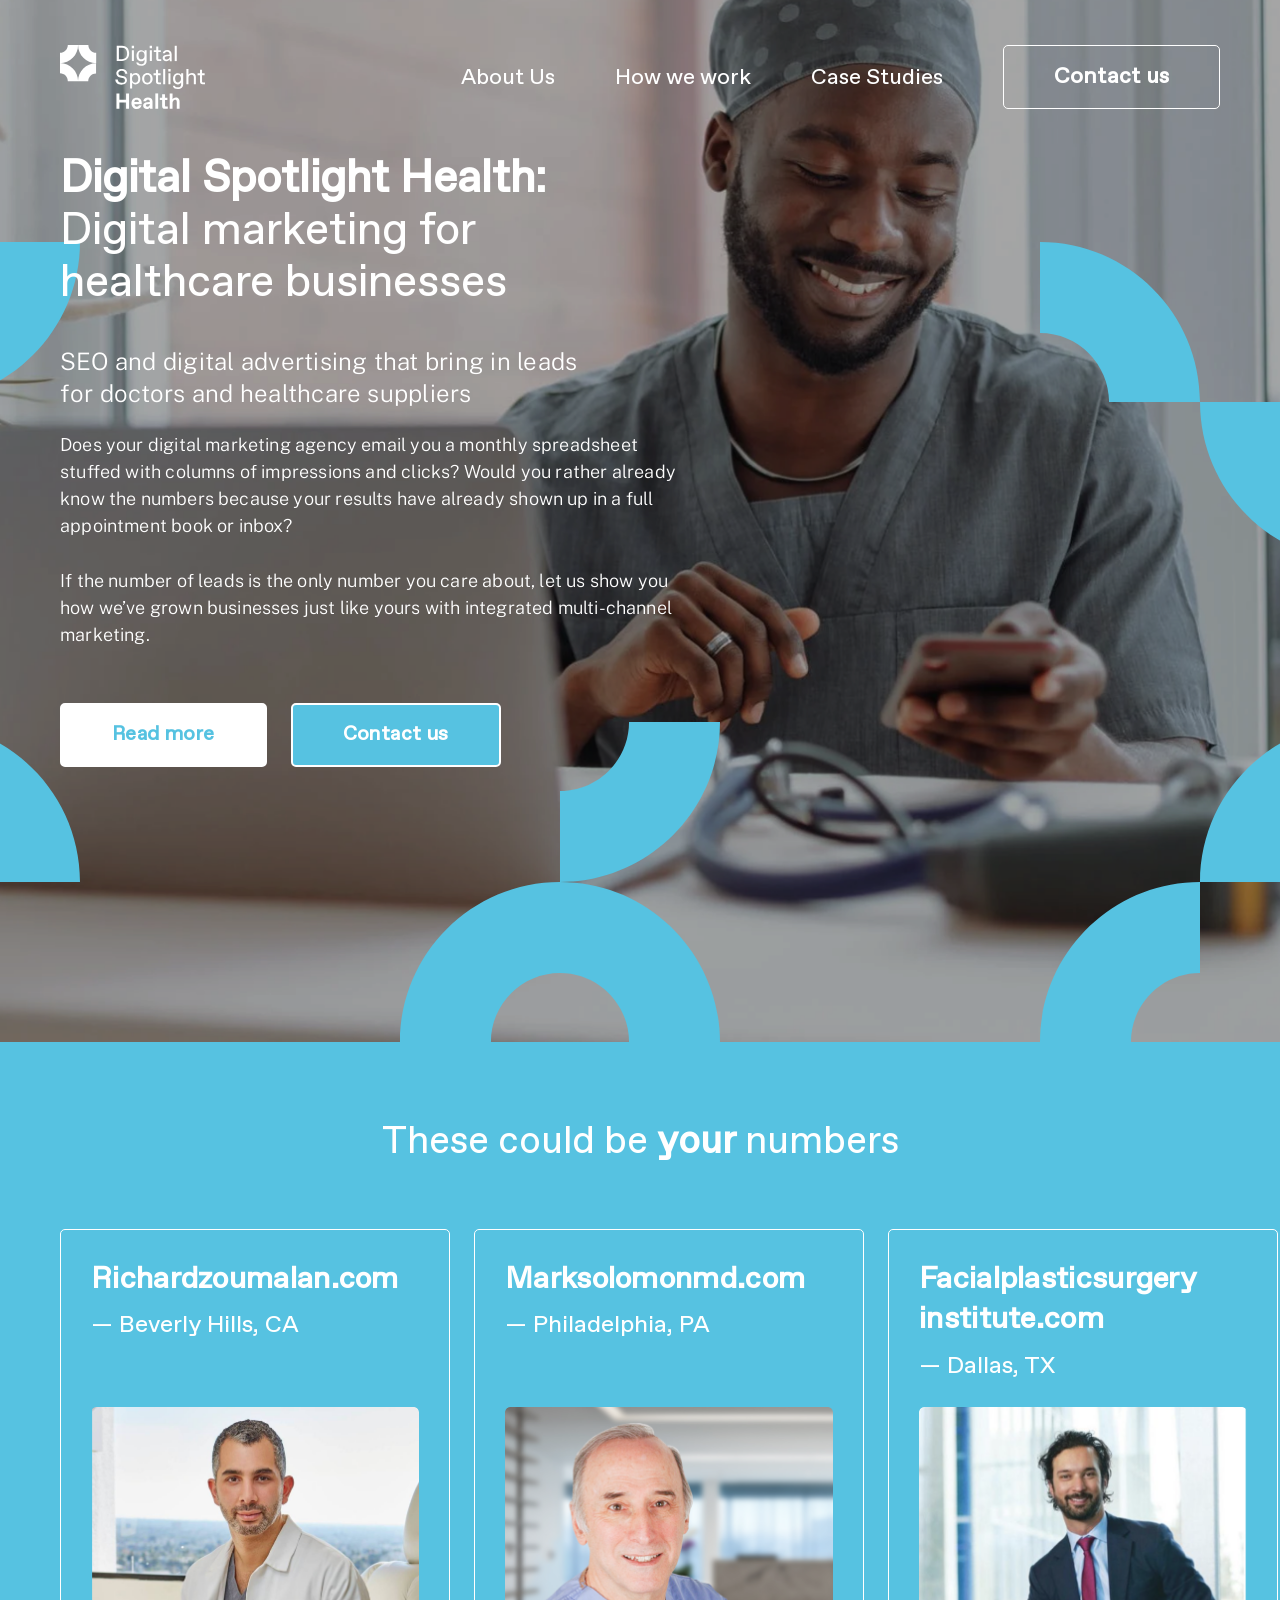
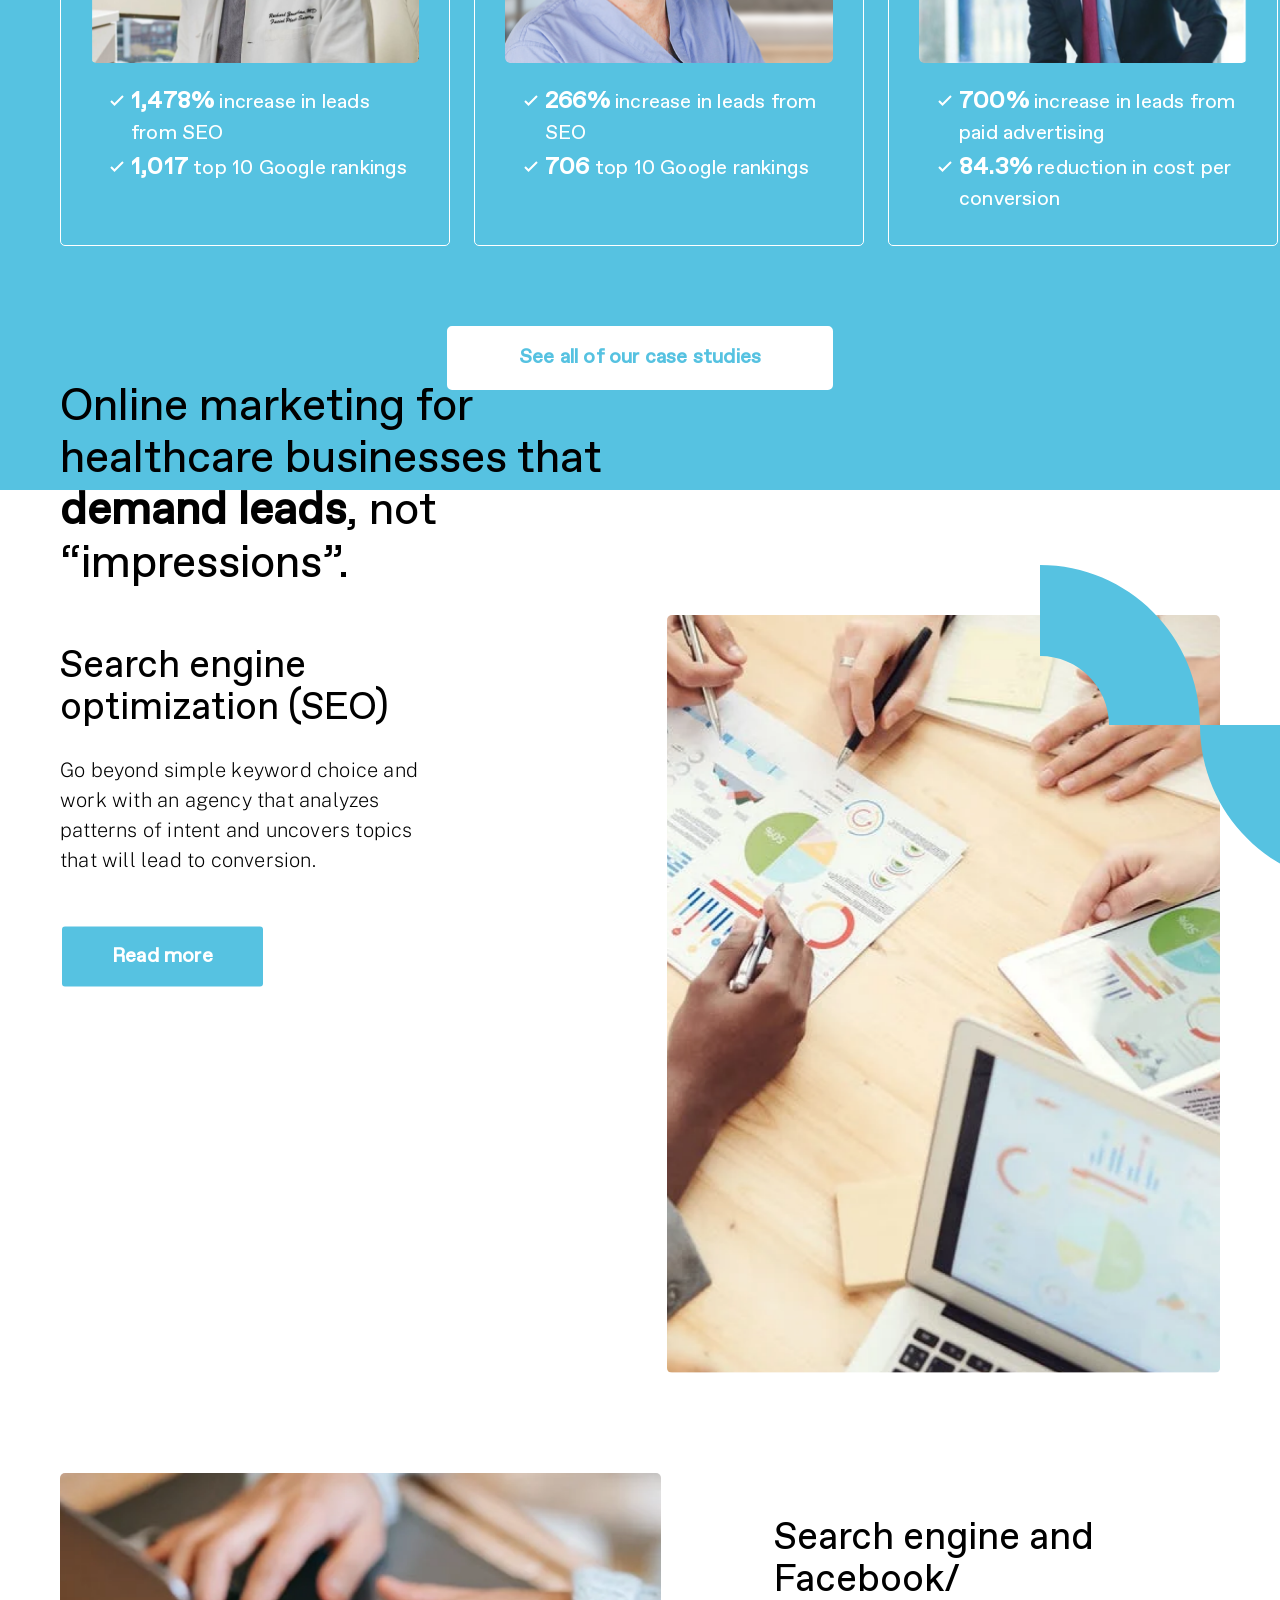
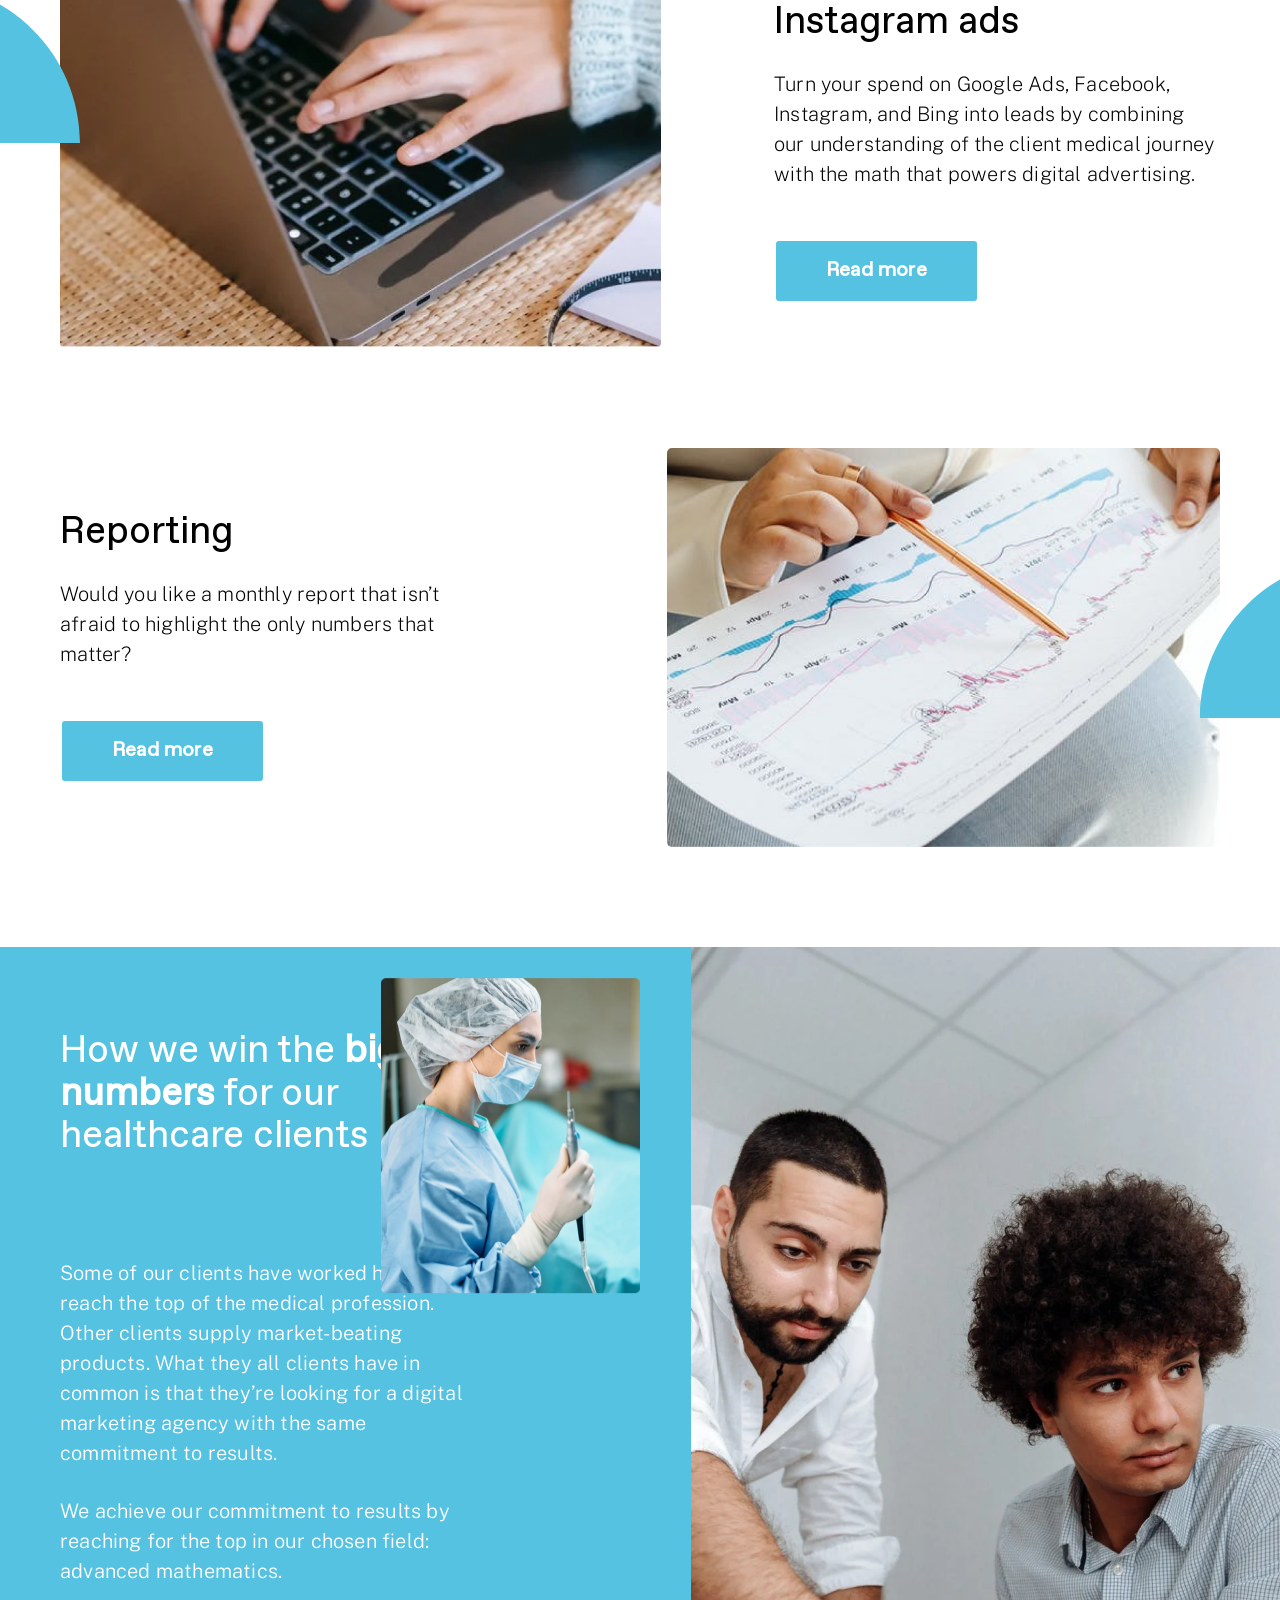
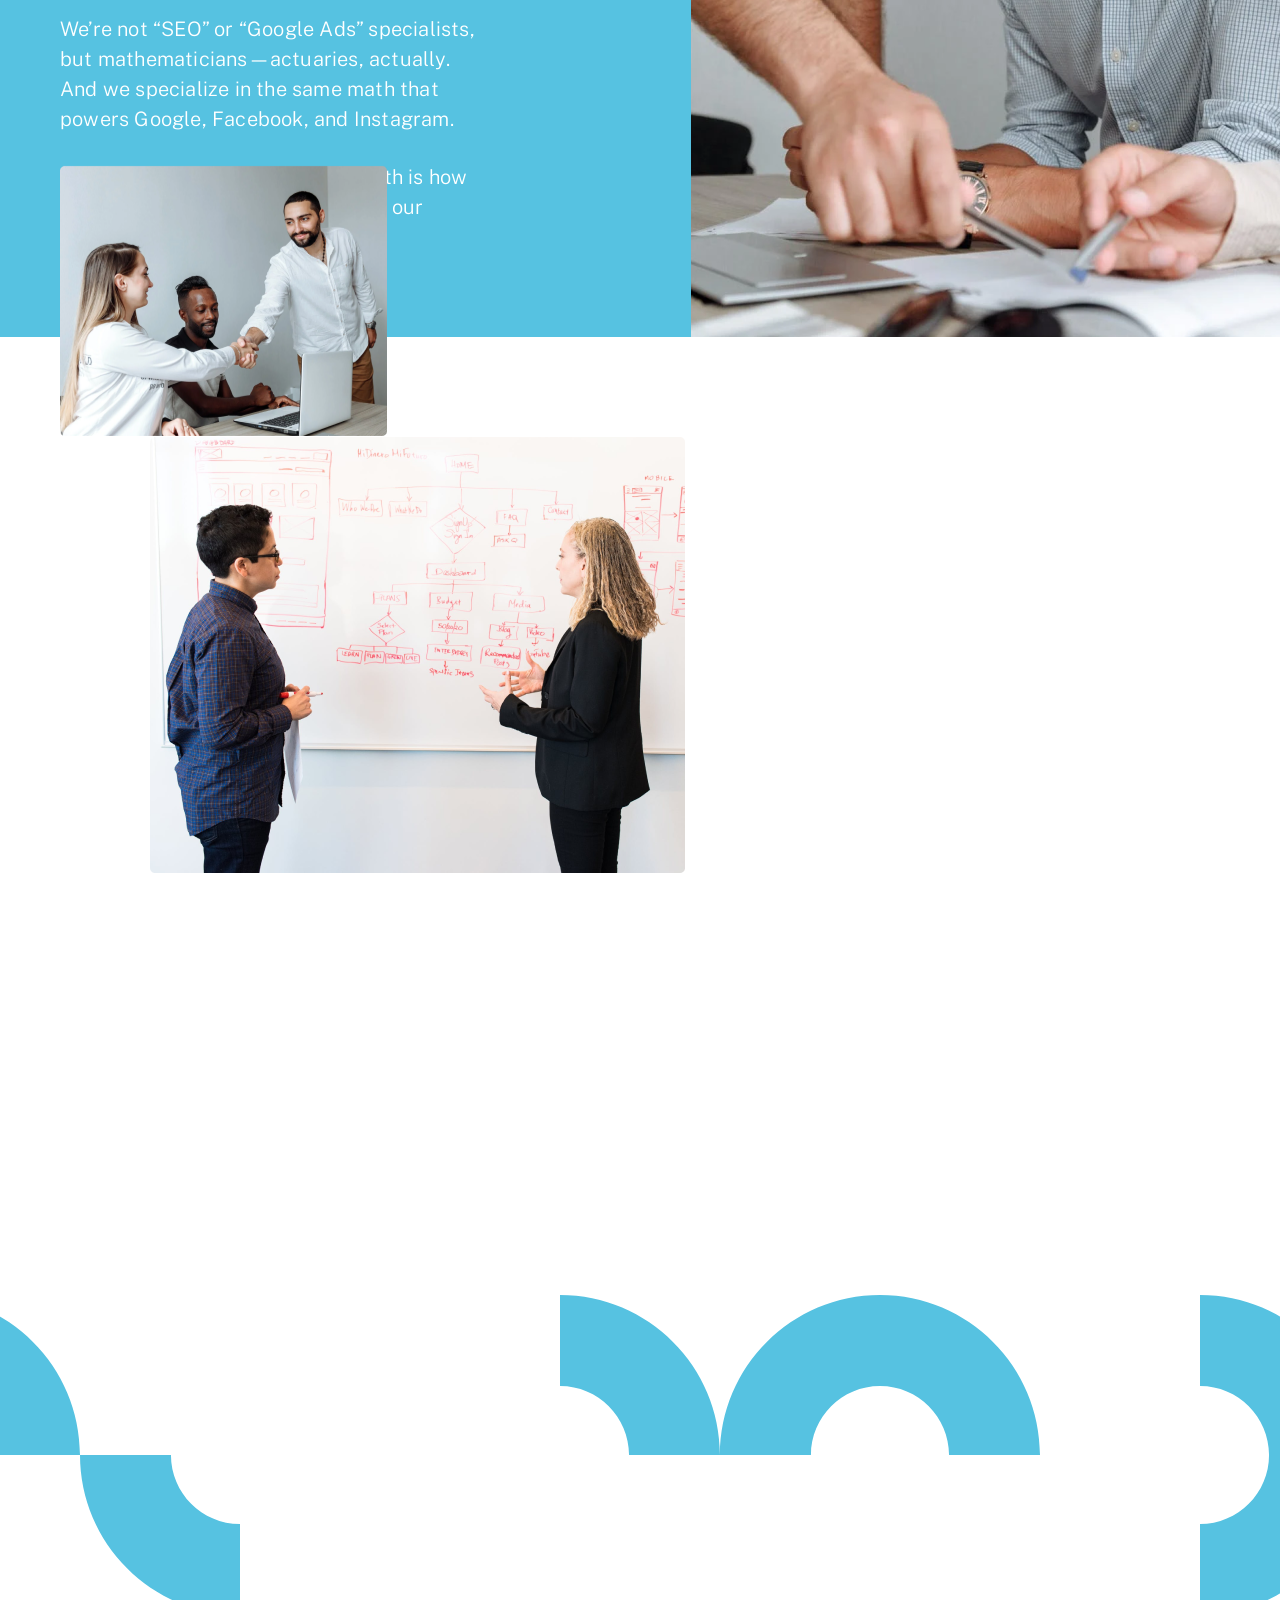
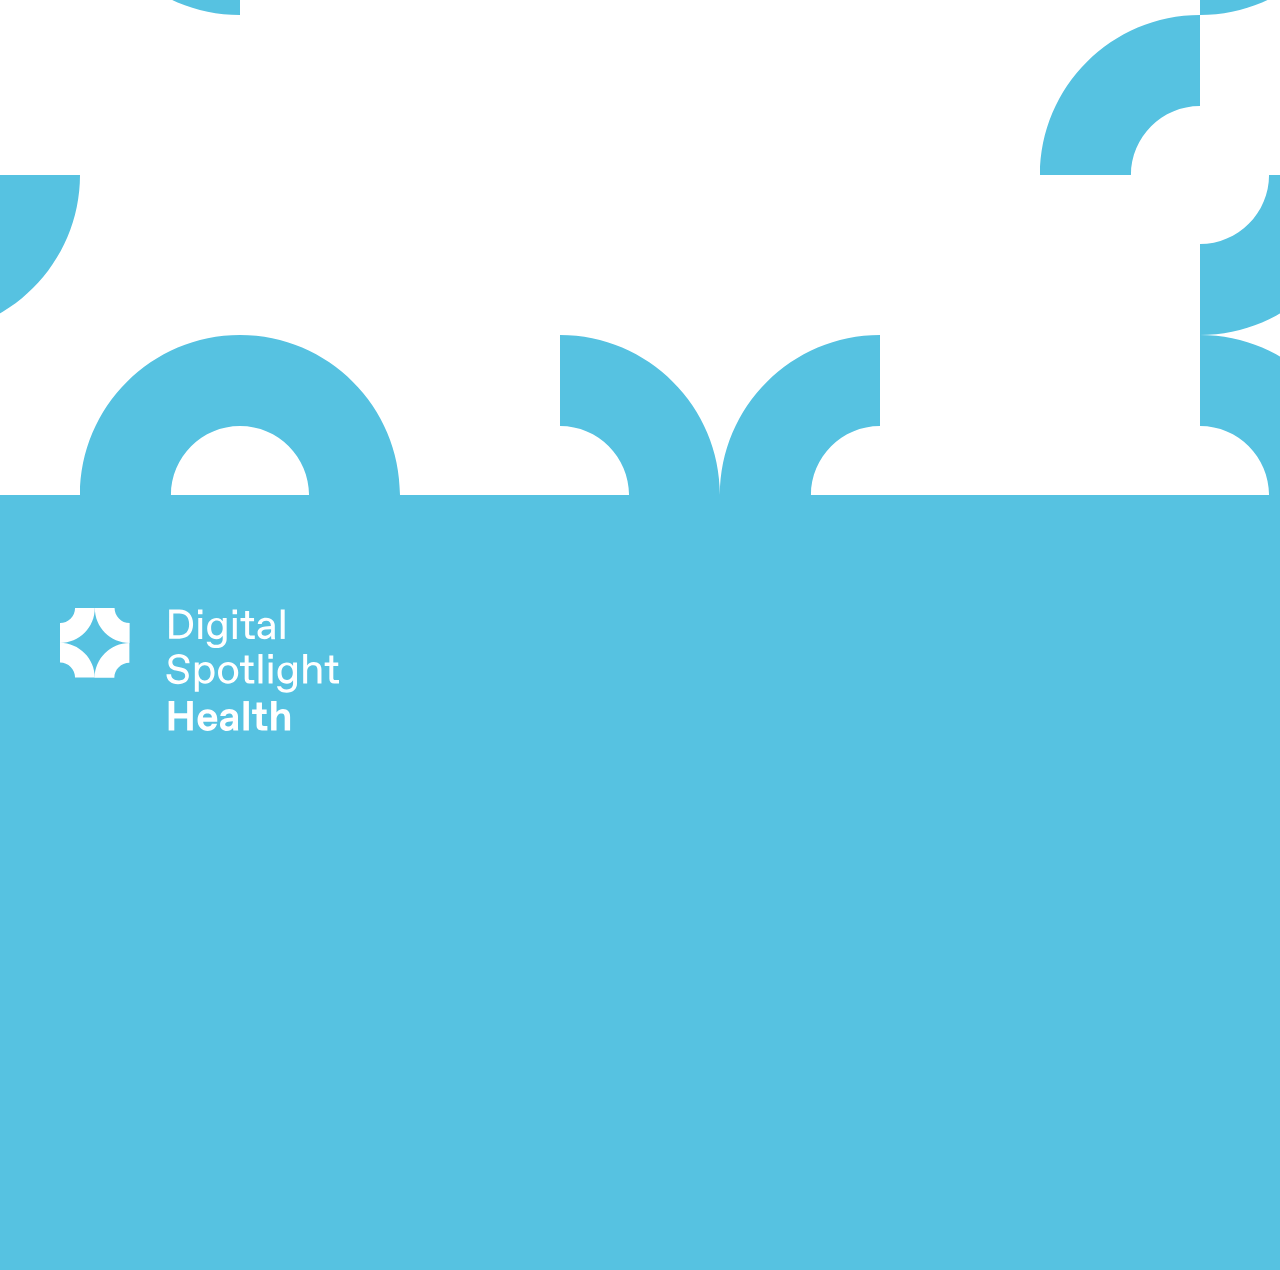
==== commit 180b9682: "Rename home.html to index.html" ====
--- a/index.html
+++ b/index.html
@@ -2,308 +2,579 @@
 <html lang="en">
 <head>
     <meta charset="UTF-8">
-    <meta name="viewport"
-          content="width=device-width, user-scalable=no, initial-scale=1.0, maximum-scale=1.0, minimum-scale=1.0">
-    <meta http-equiv="X-UA-Compatible" content="ie=edge">
-    <title>Test</title>
-
+    <meta name="viewport" content="width=device-width, initial-scale=1, shrink-to-fit=no, user-scalable=no">
+    <meta name="format-detection" content="telephone=no">
     <link rel="stylesheet" href="css/style.min.css">
+    <title></title>
+    <style>
+    </style>
 </head>
 <body>
-    <div class="wrapper">
-        <header class="header">
+<div class="wrapper">
+    <div class="mobile-nav">
+        <nav class="main-nav ">
+            <ul class="menu">
+                <li class="menu__item">
+                    <a href="#">About Us</a>
+                    <div class="submenu">
+
+                    </div>
+                </li>
+                <li class="menu__item"><a href="#">How we work</a></li>
+                <li class="menu__item"><a href="#">Case Studies</a></li>
+            </ul>
+        </nav>
+        <a href="#" class="btn btn--secondary">Contact Us</a>
+    </div>
+    <header class="header header_abs">
+        <div class="header__main">
             <div class="container">
-                <div class="row" data-hidden>
-                    <div class="header__logo">
-                        <a href="#" class="logo">
-                            <svg class="logo__svg" width="489" height="80" viewBox="0 0 489 80" fill="none" xmlns="http://www.w3.org/2000/svg">
-                                <path class="svg-text" d="M294.408 16.969V27H293.05V22.436H287.639V27H286.281V16.969H287.639V21.442H293.05V16.969H294.408ZM300.316 23.808C299.742 23.8267 299.252 23.8733 298.846 23.948C298.445 24.018 298.116 24.1113 297.859 24.228C297.607 24.3447 297.423 24.4823 297.306 24.641C297.194 24.7997 297.138 24.977 297.138 25.173C297.138 25.3597 297.169 25.5207 297.229 25.656C297.29 25.7913 297.372 25.9033 297.474 25.992C297.582 26.076 297.705 26.139 297.845 26.181C297.99 26.2183 298.144 26.237 298.307 26.237C298.527 26.237 298.727 26.216 298.909 26.174C299.091 26.1273 299.262 26.062 299.42 25.978C299.584 25.894 299.738 25.7937 299.882 25.677C300.032 25.5603 300.176 25.4273 300.316 25.278V23.808ZM296.291 20.91C296.683 20.532 297.106 20.2497 297.558 20.063C298.011 19.8763 298.513 19.783 299.063 19.783C299.46 19.783 299.812 19.8483 300.12 19.979C300.428 20.1097 300.687 20.2917 300.897 20.525C301.107 20.7583 301.266 21.0407 301.373 21.372C301.481 21.7033 301.534 22.0673 301.534 22.464V27H300.981C300.86 27 300.767 26.9813 300.701 26.944C300.636 26.902 300.585 26.8227 300.547 26.706L300.407 26.034C300.221 26.2067 300.039 26.3607 299.861 26.496C299.684 26.6267 299.497 26.7387 299.301 26.832C299.105 26.9207 298.895 26.9883 298.671 27.035C298.452 27.0863 298.207 27.112 297.936 27.112C297.661 27.112 297.402 27.0747 297.159 27C296.917 26.9207 296.704 26.804 296.522 26.65C296.345 26.496 296.203 26.3023 296.095 26.069C295.993 25.831 295.941 25.551 295.941 25.229C295.941 24.949 296.018 24.6807 296.172 24.424C296.326 24.1627 296.576 23.9317 296.921 23.731C297.267 23.5303 297.717 23.367 298.272 23.241C298.828 23.1103 299.509 23.0357 300.316 23.017V22.464C300.316 21.9133 300.197 21.498 299.959 21.218C299.721 20.9333 299.374 20.791 298.916 20.791C298.608 20.791 298.349 20.8307 298.139 20.91C297.934 20.9847 297.754 21.071 297.6 21.169C297.451 21.2623 297.32 21.3487 297.208 21.428C297.101 21.5027 296.994 21.54 296.886 21.54C296.802 21.54 296.73 21.519 296.669 21.477C296.609 21.4303 296.557 21.3743 296.515 21.309L296.291 20.91ZM308.318 26.09V20.889H306.071C306.025 21.617 305.959 22.261 305.875 22.821C305.791 23.381 305.693 23.8733 305.581 24.298C305.474 24.718 305.353 25.075 305.217 25.369C305.087 25.663 304.949 25.9033 304.804 26.09H308.318ZM310.824 26.055V29.058C310.824 29.1793 310.789 29.2727 310.719 29.338C310.654 29.408 310.568 29.443 310.46 29.443H309.697V27H303.733V29.086C303.733 29.1747 303.705 29.2563 303.649 29.331C303.598 29.4057 303.512 29.443 303.39 29.443H302.606V26.09H302.837C303.001 26.09 303.162 26.062 303.32 26.006C303.484 25.95 303.64 25.845 303.789 25.691C303.939 25.5323 304.079 25.3107 304.209 25.026C304.345 24.7413 304.466 24.3703 304.573 23.913C304.681 23.4557 304.774 22.9003 304.853 22.247C304.933 21.589 304.996 20.8097 305.042 19.909H309.529V26.055H310.824ZM316.71 22.681C316.71 22.3917 316.668 22.128 316.584 21.89C316.504 21.6473 316.385 21.4397 316.227 21.267C316.073 21.0897 315.884 20.9543 315.66 20.861C315.436 20.763 315.181 20.714 314.897 20.714C314.299 20.714 313.826 20.889 313.476 21.239C313.13 21.5843 312.916 22.065 312.832 22.681H316.71ZM317.718 26.006C317.564 26.1927 317.379 26.356 317.165 26.496C316.95 26.6313 316.719 26.7433 316.472 26.832C316.229 26.9207 315.977 26.986 315.716 27.028C315.454 27.0747 315.195 27.098 314.939 27.098C314.449 27.098 313.996 27.0163 313.581 26.853C313.17 26.685 312.813 26.4423 312.51 26.125C312.211 25.803 311.978 25.4063 311.81 24.935C311.642 24.4637 311.558 23.9223 311.558 23.311C311.558 22.8163 311.632 22.3543 311.782 21.925C311.936 21.4957 312.155 21.1247 312.44 20.812C312.724 20.4947 313.072 20.2473 313.483 20.07C313.893 19.888 314.355 19.797 314.869 19.797C315.293 19.797 315.685 19.8693 316.045 20.014C316.409 20.154 316.721 20.3593 316.983 20.63C317.249 20.896 317.456 21.2273 317.606 21.624C317.755 22.016 317.83 22.464 317.83 22.968C317.83 23.164 317.809 23.2947 317.767 23.36C317.725 23.4253 317.645 23.458 317.529 23.458H312.79C312.804 23.906 312.864 24.2957 312.972 24.627C313.084 24.9583 313.238 25.236 313.434 25.46C313.63 25.6793 313.863 25.845 314.134 25.957C314.404 26.0643 314.708 26.118 315.044 26.118C315.356 26.118 315.625 26.083 315.849 26.013C316.077 25.9383 316.273 25.859 316.437 25.775C316.6 25.691 316.735 25.614 316.843 25.544C316.955 25.4693 317.05 25.432 317.13 25.432C317.232 25.432 317.312 25.4717 317.368 25.551L317.718 26.006ZM329.175 27H328.307C328.083 27 327.911 26.965 327.789 26.895C327.673 26.825 327.582 26.7153 327.516 26.566L326.137 24.361C325.909 23.997 325.58 23.815 325.15 23.815H324.436V27.007H323.225V23.815H322.518C322.308 23.815 322.117 23.8617 321.944 23.955C321.776 24.0483 321.639 24.1837 321.531 24.361L320.152 26.566C320.082 26.7153 319.987 26.825 319.865 26.895C319.749 26.965 319.578 27 319.354 27H318.493L320.355 24.067C320.477 23.8617 320.614 23.696 320.768 23.57C320.922 23.444 321.111 23.3483 321.335 23.283C321.158 23.227 321.006 23.1453 320.88 23.038C320.759 22.926 320.645 22.7837 320.537 22.611L318.689 19.909H319.669C319.791 19.909 319.9 19.9417 319.998 20.007C320.096 20.0677 320.173 20.1517 320.229 20.259L321.734 22.499C321.837 22.653 321.961 22.772 322.105 22.856C322.25 22.9353 322.42 22.975 322.616 22.975H323.225V19.909H324.436V22.975H325.031C325.428 22.975 325.727 22.8163 325.927 22.499L327.432 20.259C327.488 20.1517 327.565 20.0677 327.663 20.007C327.766 19.9417 327.878 19.909 327.999 19.909H328.979L327.131 22.611C327.024 22.7837 326.907 22.926 326.781 23.038C326.66 23.1453 326.511 23.227 326.333 23.283C326.557 23.3483 326.746 23.444 326.9 23.57C327.054 23.696 327.192 23.8617 327.313 24.067L329.175 27ZM336.247 19.909V27H334.994V23.682H331.592V27H330.339V19.909H331.592V22.737H334.994V19.909H336.247ZM340.95 26.09C341.202 26.09 341.419 26.0597 341.601 25.999C341.788 25.9337 341.942 25.845 342.063 25.733C342.185 25.6163 342.276 25.481 342.336 25.327C342.397 25.173 342.427 25.005 342.427 24.823C342.427 24.655 342.402 24.4987 342.35 24.354C342.299 24.2047 342.213 24.074 342.091 23.962C341.975 23.85 341.821 23.7613 341.629 23.696C341.438 23.6307 341.205 23.598 340.929 23.598H339.417V26.09H340.95ZM340.929 22.688C341.419 22.688 341.83 22.7463 342.161 22.863C342.497 22.9797 342.766 23.136 342.966 23.332C343.172 23.528 343.319 23.7543 343.407 24.011C343.496 24.2677 343.54 24.5337 343.54 24.809C343.54 25.1263 343.484 25.4203 343.372 25.691C343.26 25.957 343.095 26.188 342.875 26.384C342.656 26.5753 342.385 26.727 342.063 26.839C341.741 26.9463 341.37 27 340.95 27H338.227V19.909H339.417V22.688H340.929ZM346.347 19.909V27H345.101V19.909H346.347ZM354.414 19.909V27H353.168V22.184C353.168 22.0907 353.172 21.9903 353.182 21.883C353.191 21.7757 353.203 21.6683 353.217 21.561C353.175 21.6543 353.133 21.7407 353.091 21.82C353.049 21.8993 353.004 21.9717 352.958 22.037L349.535 26.692C349.483 26.7667 349.418 26.839 349.339 26.909C349.264 26.9743 349.18 27.007 349.087 27.007H348.331V19.916H349.584V24.732C349.584 24.8207 349.579 24.9187 349.57 25.026C349.56 25.1287 349.549 25.2337 349.535 25.341C349.577 25.2523 349.619 25.1707 349.661 25.096C349.703 25.0167 349.745 24.9443 349.787 24.879L353.21 20.224C353.261 20.1493 353.326 20.0793 353.406 20.014C353.485 19.944 353.571 19.909 353.665 19.909H354.414ZM351.453 18.194C351.644 18.194 351.805 18.173 351.936 18.131C352.066 18.0843 352.171 18.012 352.251 17.914C352.335 17.816 352.395 17.69 352.433 17.536C352.47 17.382 352.489 17.193 352.489 16.969H353.217C353.305 16.969 353.373 17.0087 353.42 17.088C353.466 17.1673 353.49 17.2537 353.49 17.347C353.49 17.5803 353.443 17.7903 353.35 17.977C353.256 18.1637 353.121 18.3247 352.944 18.46C352.771 18.5907 352.559 18.691 352.307 18.761C352.055 18.831 351.77 18.866 351.453 18.866C351.135 18.866 350.851 18.831 350.599 18.761C350.347 18.691 350.132 18.5907 349.955 18.46C349.782 18.3247 349.649 18.1637 349.556 17.977C349.462 17.7903 349.416 17.5803 349.416 17.347C349.416 17.2537 349.439 17.1673 349.486 17.088C349.532 17.0087 349.6 16.969 349.689 16.969H350.417C350.417 17.193 350.435 17.382 350.473 17.536C350.51 17.69 350.568 17.816 350.648 17.914C350.732 18.012 350.839 18.0843 350.97 18.131C351.1 18.173 351.261 18.194 351.453 18.194ZM364.901 21.169C364.863 21.2203 364.826 21.26 364.789 21.288C364.751 21.316 364.7 21.33 364.635 21.33C364.565 21.33 364.488 21.302 364.404 21.246C364.32 21.1853 364.215 21.12 364.089 21.05C363.967 20.98 363.816 20.917 363.634 20.861C363.456 20.8003 363.237 20.77 362.976 20.77C362.626 20.77 362.318 20.833 362.052 20.959C361.786 21.0803 361.562 21.2577 361.38 21.491C361.202 21.7243 361.067 22.0067 360.974 22.338C360.885 22.6693 360.841 23.0403 360.841 23.451C360.841 23.8803 360.89 24.263 360.988 24.599C361.086 24.9303 361.223 25.2103 361.401 25.439C361.583 25.663 361.8 25.8357 362.052 25.957C362.308 26.0737 362.595 26.132 362.913 26.132C363.216 26.132 363.466 26.097 363.662 26.027C363.858 25.9523 364.019 25.8707 364.145 25.782C364.275 25.6933 364.383 25.614 364.467 25.544C364.555 25.4693 364.642 25.432 364.726 25.432C364.828 25.432 364.908 25.4717 364.964 25.551L365.314 26.006C365.16 26.1973 364.985 26.3607 364.789 26.496C364.593 26.6313 364.38 26.7457 364.152 26.839C363.928 26.9277 363.692 26.993 363.445 27.035C363.197 27.077 362.945 27.098 362.689 27.098C362.245 27.098 361.832 27.0163 361.45 26.853C361.072 26.6897 360.743 26.454 360.463 26.146C360.183 25.8333 359.963 25.4507 359.805 24.998C359.646 24.5453 359.567 24.0297 359.567 23.451C359.567 22.9237 359.639 22.436 359.784 21.988C359.933 21.54 360.148 21.155 360.428 20.833C360.712 20.5063 361.06 20.252 361.471 20.07C361.886 19.888 362.362 19.797 362.899 19.797C363.398 19.797 363.837 19.8787 364.215 20.042C364.597 20.2007 364.936 20.427 365.23 20.721L364.901 21.169ZM371.274 22.681C371.274 22.3917 371.232 22.128 371.148 21.89C371.069 21.6473 370.95 21.4397 370.791 21.267C370.637 21.0897 370.448 20.9543 370.224 20.861C370 20.763 369.746 20.714 369.461 20.714C368.864 20.714 368.39 20.889 368.04 21.239C367.695 21.5843 367.48 22.065 367.396 22.681H371.274ZM372.282 26.006C372.128 26.1927 371.944 26.356 371.729 26.496C371.514 26.6313 371.283 26.7433 371.036 26.832C370.793 26.9207 370.541 26.986 370.28 27.028C370.019 27.0747 369.76 27.098 369.503 27.098C369.013 27.098 368.56 27.0163 368.145 26.853C367.734 26.685 367.377 26.4423 367.074 26.125C366.775 25.803 366.542 25.4063 366.374 24.935C366.206 24.4637 366.122 23.9223 366.122 23.311C366.122 22.8163 366.197 22.3543 366.346 21.925C366.5 21.4957 366.719 21.1247 367.004 20.812C367.289 20.4947 367.636 20.2473 368.047 20.07C368.458 19.888 368.92 19.797 369.433 19.797C369.858 19.797 370.25 19.8693 370.609 20.014C370.973 20.154 371.286 20.3593 371.547 20.63C371.813 20.896 372.021 21.2273 372.17 21.624C372.319 22.016 372.394 22.464 372.394 22.968C372.394 23.164 372.373 23.2947 372.331 23.36C372.289 23.4253 372.21 23.458 372.093 23.458H367.354C367.368 23.906 367.429 24.2957 367.536 24.627C367.648 24.9583 367.802 25.236 367.998 25.46C368.194 25.6793 368.427 25.845 368.698 25.957C368.969 26.0643 369.272 26.118 369.608 26.118C369.921 26.118 370.189 26.083 370.413 26.013C370.642 25.9383 370.838 25.859 371.001 25.775C371.164 25.691 371.3 25.614 371.407 25.544C371.519 25.4693 371.615 25.432 371.694 25.432C371.797 25.432 371.876 25.4717 371.932 25.551L372.282 26.006ZM375.178 25.292C375.406 25.6 375.656 25.817 375.927 25.943C376.197 26.069 376.501 26.132 376.837 26.132C377.499 26.132 378.008 25.8963 378.363 25.425C378.717 24.9537 378.895 24.2817 378.895 23.409C378.895 22.947 378.853 22.5503 378.769 22.219C378.689 21.8877 378.573 21.617 378.419 21.407C378.265 21.1923 378.076 21.036 377.852 20.938C377.628 20.84 377.373 20.791 377.089 20.791C376.683 20.791 376.326 20.8843 376.018 21.071C375.714 21.2577 375.434 21.5213 375.178 21.862V25.292ZM375.115 21.008C375.413 20.6393 375.759 20.343 376.151 20.119C376.543 19.895 376.991 19.783 377.495 19.783C377.905 19.783 378.276 19.8623 378.608 20.021C378.939 20.175 379.221 20.406 379.455 20.714C379.688 21.0173 379.868 21.3953 379.994 21.848C380.12 22.3007 380.183 22.821 380.183 23.409C380.183 23.9317 380.113 24.4193 379.972 24.872C379.833 25.32 379.63 25.7097 379.364 26.041C379.102 26.3677 378.78 26.6267 378.398 26.818C378.02 27.0047 377.593 27.098 377.117 27.098C376.683 27.098 376.309 27.0257 375.997 26.881C375.689 26.7317 375.416 26.5263 375.178 26.265V29.401H373.925V19.909H374.674C374.851 19.909 374.961 19.9953 375.003 20.168L375.115 21.008ZM384.481 26.125C384.948 26.125 385.317 26.0177 385.587 25.803C385.858 25.5837 385.993 25.285 385.993 24.907C385.993 24.739 385.968 24.5873 385.916 24.452C385.865 24.312 385.781 24.1907 385.664 24.088C385.548 23.9853 385.391 23.906 385.195 23.85C385.004 23.794 384.768 23.766 384.488 23.766H382.955V26.125H384.481ZM382.955 20.749V22.975H384.32C384.526 22.975 384.715 22.947 384.887 22.891C385.065 22.8303 385.216 22.7487 385.342 22.646C385.468 22.5387 385.566 22.4127 385.636 22.268C385.706 22.1187 385.741 21.9553 385.741 21.778C385.741 21.6473 385.718 21.5213 385.671 21.4C385.625 21.274 385.545 21.1643 385.433 21.071C385.321 20.973 385.174 20.896 384.992 20.84C384.81 20.7793 384.586 20.749 384.32 20.749H382.955ZM384.355 19.909C384.794 19.909 385.17 19.9533 385.482 20.042C385.795 20.1307 386.052 20.252 386.252 20.406C386.453 20.5553 386.6 20.7327 386.693 20.938C386.787 21.1433 386.833 21.3627 386.833 21.596C386.833 21.75 386.812 21.911 386.77 22.079C386.728 22.247 386.654 22.408 386.546 22.562C386.444 22.716 386.301 22.856 386.119 22.982C385.942 23.1033 385.718 23.199 385.447 23.269C385.989 23.3623 386.406 23.5513 386.7 23.836C386.994 24.116 387.141 24.487 387.141 24.949C387.141 25.2943 387.071 25.5953 386.931 25.852C386.796 26.104 386.607 26.3163 386.364 26.489C386.126 26.6617 385.846 26.79 385.524 26.874C385.202 26.958 384.857 27 384.488 27H381.758V19.909H384.355ZM394.787 19.909V27H393.541V22.184C393.541 22.0907 393.545 21.9903 393.555 21.883C393.564 21.7757 393.576 21.6683 393.59 21.561C393.548 21.6543 393.506 21.7407 393.464 21.82C393.422 21.8993 393.377 21.9717 393.331 22.037L389.908 26.692C389.856 26.7667 389.791 26.839 389.712 26.909C389.637 26.9743 389.553 27.007 389.46 27.007H388.704V19.916H389.957V24.732C389.957 24.8207 389.952 24.9187 389.943 25.026C389.933 25.1287 389.922 25.2337 389.908 25.341C389.95 25.2523 389.992 25.1707 390.034 25.096C390.076 25.0167 390.118 24.9443 390.16 24.879L393.583 20.224C393.634 20.1493 393.699 20.0793 393.779 20.014C393.858 19.944 393.944 19.909 394.038 19.909H394.787ZM401.692 21.169C401.654 21.2203 401.617 21.26 401.58 21.288C401.542 21.316 401.491 21.33 401.426 21.33C401.356 21.33 401.279 21.302 401.195 21.246C401.111 21.1853 401.006 21.12 400.88 21.05C400.758 20.98 400.607 20.917 400.425 20.861C400.247 20.8003 400.028 20.77 399.767 20.77C399.417 20.77 399.109 20.833 398.843 20.959C398.577 21.0803 398.353 21.2577 398.171 21.491C397.993 21.7243 397.858 22.0067 397.765 22.338C397.676 22.6693 397.632 23.0403 397.632 23.451C397.632 23.8803 397.681 24.263 397.779 24.599C397.877 24.9303 398.014 25.2103 398.192 25.439C398.374 25.663 398.591 25.8357 398.843 25.957C399.099 26.0737 399.386 26.132 399.704 26.132C400.007 26.132 400.257 26.097 400.453 26.027C400.649 25.9523 400.81 25.8707 400.936 25.782C401.066 25.6933 401.174 25.614 401.258 25.544C401.346 25.4693 401.433 25.432 401.517 25.432C401.619 25.432 401.699 25.4717 401.755 25.551L402.105 26.006C401.951 26.1973 401.776 26.3607 401.58 26.496C401.384 26.6313 401.171 26.7457 400.943 26.839C400.719 26.9277 400.483 26.993 400.236 27.035C399.988 27.077 399.736 27.098 399.48 27.098C399.036 27.098 398.623 27.0163 398.241 26.853C397.863 26.6897 397.534 26.454 397.254 26.146C396.974 25.8333 396.754 25.4507 396.596 24.998C396.437 24.5453 396.358 24.0297 396.358 23.451C396.358 22.9237 396.43 22.436 396.575 21.988C396.724 21.54 396.939 21.155 397.219 20.833C397.503 20.5063 397.851 20.252 398.262 20.07C398.677 19.888 399.153 19.797 399.69 19.797C400.189 19.797 400.628 19.8787 401.006 20.042C401.388 20.2007 401.727 20.427 402.021 20.721L401.692 21.169ZM289.83 41.808C289.256 41.8267 288.766 41.8733 288.36 41.948C287.959 42.018 287.63 42.1113 287.373 42.228C287.121 42.3447 286.937 42.4823 286.82 42.641C286.708 42.7997 286.652 42.977 286.652 43.173C286.652 43.3597 286.682 43.5207 286.743 43.656C286.804 43.7913 286.885 43.9033 286.988 43.992C287.095 44.076 287.219 44.139 287.359 44.181C287.504 44.2183 287.658 44.237 287.821 44.237C288.04 44.237 288.241 44.216 288.423 44.174C288.605 44.1273 288.775 44.062 288.934 43.978C289.097 43.894 289.251 43.7937 289.396 43.677C289.545 43.5603 289.69 43.4273 289.83 43.278V41.808ZM285.805 38.91C286.197 38.532 286.619 38.2497 287.072 38.063C287.525 37.8763 288.026 37.783 288.577 37.783C288.974 37.783 289.326 37.8483 289.634 37.979C289.942 38.1097 290.201 38.2917 290.411 38.525C290.621 38.7583 290.78 39.0407 290.887 39.372C290.994 39.7033 291.048 40.0673 291.048 40.464V45H290.495C290.374 45 290.28 44.9813 290.215 44.944C290.15 44.902 290.098 44.8227 290.061 44.706L289.921 44.034C289.734 44.2067 289.552 44.3607 289.375 44.496C289.198 44.6267 289.011 44.7387 288.815 44.832C288.619 44.9207 288.409 44.9883 288.185 45.035C287.966 45.0863 287.721 45.112 287.45 45.112C287.175 45.112 286.916 45.0747 286.673 45C286.43 44.9207 286.218 44.804 286.036 44.65C285.859 44.496 285.716 44.3023 285.609 44.069C285.506 43.831 285.455 43.551 285.455 43.229C285.455 42.949 285.532 42.6807 285.686 42.424C285.84 42.1627 286.09 41.9317 286.435 41.731C286.78 41.5303 287.231 41.367 287.786 41.241C288.341 41.1103 289.023 41.0357 289.83 41.017V40.464C289.83 39.9133 289.711 39.498 289.473 39.218C289.235 38.9333 288.887 38.791 288.43 38.791C288.122 38.791 287.863 38.8307 287.653 38.91C287.448 38.9847 287.268 39.071 287.114 39.169C286.965 39.2623 286.834 39.3487 286.722 39.428C286.615 39.5027 286.507 39.54 286.4 39.54C286.316 39.54 286.244 39.519 286.183 39.477C286.122 39.4303 286.071 39.3743 286.029 39.309L285.805 38.91ZM298.854 37.909V45H297.601V41.682H294.199V45H292.946V37.909H294.199V40.737H297.601V37.909H298.854ZM304.678 41.808C304.104 41.8267 303.614 41.8733 303.208 41.948C302.806 42.018 302.477 42.1113 302.221 42.228C301.969 42.3447 301.784 42.4823 301.668 42.641C301.556 42.7997 301.5 42.977 301.5 43.173C301.5 43.3597 301.53 43.5207 301.591 43.656C301.651 43.7913 301.733 43.9033 301.836 43.992C301.943 44.076 302.067 44.139 302.207 44.181C302.351 44.2183 302.505 44.237 302.669 44.237C302.888 44.237 303.089 44.216 303.271 44.174C303.453 44.1273 303.623 44.062 303.782 43.978C303.945 43.894 304.099 43.7937 304.244 43.677C304.393 43.5603 304.538 43.4273 304.678 43.278V41.808ZM300.653 38.91C301.045 38.532 301.467 38.2497 301.92 38.063C302.372 37.8763 302.874 37.783 303.425 37.783C303.821 37.783 304.174 37.8483 304.482 37.979C304.79 38.1097 305.049 38.2917 305.259 38.525C305.469 38.7583 305.627 39.0407 305.735 39.372C305.842 39.7033 305.896 40.0673 305.896 40.464V45H305.343C305.221 45 305.128 44.9813 305.063 44.944C304.997 44.902 304.946 44.8227 304.909 44.706L304.769 44.034C304.582 44.2067 304.4 44.3607 304.223 44.496C304.045 44.6267 303.859 44.7387 303.663 44.832C303.467 44.9207 303.257 44.9883 303.033 45.035C302.813 45.0863 302.568 45.112 302.298 45.112C302.022 45.112 301.763 45.0747 301.521 45C301.278 44.9207 301.066 44.804 300.884 44.65C300.706 44.496 300.564 44.3023 300.457 44.069C300.354 43.831 300.303 43.551 300.303 43.229C300.303 42.949 300.38 42.6807 300.534 42.424C300.688 42.1627 300.937 41.9317 301.283 41.731C301.628 41.5303 302.078 41.367 302.634 41.241C303.189 41.1103 303.87 41.0357 304.678 41.017V40.464C304.678 39.9133 304.559 39.498 304.321 39.218C304.083 38.9333 303.735 38.791 303.278 38.791C302.97 38.791 302.711 38.8307 302.501 38.91C302.295 38.9847 302.116 39.071 301.962 39.169C301.812 39.2623 301.682 39.3487 301.57 39.428C301.462 39.5027 301.355 39.54 301.248 39.54C301.164 39.54 301.091 39.519 301.031 39.477C300.97 39.4303 300.919 39.3743 300.877 39.309L300.653 38.91ZM314.01 45H312.764V38.889H310.524C310.468 39.7897 310.384 40.569 310.272 41.227C310.16 41.8803 310.024 42.438 309.866 42.9C309.712 43.3573 309.537 43.7307 309.341 44.02C309.149 44.3047 308.946 44.5263 308.732 44.685C308.522 44.8437 308.302 44.951 308.074 45.007C307.85 45.063 307.626 45.091 307.402 45.091C307.005 45.091 306.807 45.028 306.807 44.902V44.111H307.171C307.329 44.111 307.49 44.083 307.654 44.027C307.817 43.971 307.976 43.8637 308.13 43.705C308.288 43.5463 308.44 43.3247 308.585 43.04C308.729 42.7507 308.86 42.3773 308.977 41.92C309.098 41.458 309.201 40.9003 309.285 40.247C309.373 39.589 309.441 38.8097 309.488 37.909H314.01V45ZM322.066 37.909V45H320.82V40.184C320.82 40.0907 320.825 39.9903 320.834 39.883C320.843 39.7757 320.855 39.6683 320.869 39.561C320.827 39.6543 320.785 39.7407 320.743 39.82C320.701 39.8993 320.657 39.9717 320.61 40.037L317.187 44.692C317.136 44.7667 317.07 44.839 316.991 44.909C316.916 44.9743 316.832 45.007 316.739 45.007H315.983V37.916H317.236V42.732C317.236 42.8207 317.231 42.9187 317.222 43.026C317.213 43.1287 317.201 43.2337 317.187 43.341C317.229 43.2523 317.271 43.1707 317.313 43.096C317.355 43.0167 317.397 42.9443 317.439 42.879L320.862 38.224C320.913 38.1493 320.979 38.0793 321.058 38.014C321.137 37.944 321.224 37.909 321.317 37.909H322.066ZM329.93 38.861H327.207V45H325.961V38.861H323.238V37.909H329.93V38.861ZM337.201 37.909V45H335.955V40.184C335.955 40.0907 335.96 39.9903 335.969 39.883C335.978 39.7757 335.99 39.6683 336.004 39.561C335.962 39.6543 335.92 39.7407 335.878 39.82C335.836 39.8993 335.792 39.9717 335.745 40.037L332.322 44.692C332.271 44.7667 332.205 44.839 332.126 44.909C332.051 44.9743 331.967 45.007 331.874 45.007H331.118V37.916H332.371V42.732C332.371 42.8207 332.366 42.9187 332.357 43.026C332.348 43.1287 332.336 43.2337 332.322 43.341C332.364 43.2523 332.406 43.1707 332.448 43.096C332.49 43.0167 332.532 42.9443 332.574 42.879L335.997 38.224C336.048 38.1493 336.114 38.0793 336.193 38.014C336.272 37.944 336.359 37.909 336.452 37.909H337.201ZM343.476 38.259C343.541 38.1563 343.627 38.0723 343.735 38.007C343.842 37.9417 343.956 37.909 344.078 37.909H345.051L343.21 40.611C343.098 40.7837 342.981 40.926 342.86 41.038C342.738 41.1453 342.589 41.2293 342.412 41.29C342.636 41.3507 342.825 41.4463 342.979 41.577C343.133 41.703 343.27 41.8663 343.392 42.067L345.254 45H344.386C344.162 45 343.989 44.9627 343.868 44.888C343.746 44.8133 343.641 44.706 343.553 44.566L342.174 42.361C341.954 41.997 341.625 41.815 341.187 41.815H340.424V45.007H339.171V37.909H340.424V40.975H341.096C341.469 40.975 341.761 40.8163 341.971 40.499L343.476 38.259ZM352.5 37.909V45H351.254V40.184C351.254 40.0907 351.258 39.9903 351.268 39.883C351.277 39.7757 351.289 39.6683 351.303 39.561C351.261 39.6543 351.219 39.7407 351.177 39.82C351.135 39.8993 351.09 39.9717 351.044 40.037L347.621 44.692C347.569 44.7667 347.504 44.839 347.425 44.909C347.35 44.9743 347.266 45.007 347.173 45.007H346.417V37.916H347.67V42.732C347.67 42.8207 347.665 42.9187 347.656 43.026C347.646 43.1287 347.635 43.2337 347.621 43.341C347.663 43.2523 347.705 43.1707 347.747 43.096C347.789 43.0167 347.831 42.9443 347.873 42.879L351.296 38.224C351.347 38.1493 351.412 38.0793 351.492 38.014C351.571 37.944 351.657 37.909 351.751 37.909H352.5ZM362.937 44.09V38.889H360.69C360.644 39.617 360.578 40.261 360.494 40.821C360.41 41.381 360.312 41.8733 360.2 42.298C360.093 42.718 359.972 43.075 359.836 43.369C359.706 43.663 359.568 43.9033 359.423 44.09H362.937ZM365.443 44.055V47.058C365.443 47.1793 365.408 47.2727 365.338 47.338C365.273 47.408 365.187 47.443 365.079 47.443H364.316V45H358.352V47.086C358.352 47.1747 358.324 47.2563 358.268 47.331C358.217 47.4057 358.131 47.443 358.009 47.443H357.225V44.09H357.456C357.62 44.09 357.781 44.062 357.939 44.006C358.103 43.95 358.259 43.845 358.408 43.691C358.558 43.5323 358.698 43.3107 358.828 43.026C358.964 42.7413 359.085 42.3703 359.192 41.913C359.3 41.4557 359.393 40.9003 359.472 40.247C359.552 39.589 359.615 38.8097 359.661 37.909H364.148V44.055H365.443ZM372.922 45H371.676V38.889H369.436C369.38 39.7897 369.296 40.569 369.184 41.227C369.072 41.8803 368.936 42.438 368.778 42.9C368.624 43.3573 368.449 43.7307 368.253 44.02C368.061 44.3047 367.858 44.5263 367.644 44.685C367.434 44.8437 367.214 44.951 366.986 45.007C366.762 45.063 366.538 45.091 366.314 45.091C365.917 45.091 365.719 45.028 365.719 44.902V44.111H366.083C366.241 44.111 366.402 44.083 366.566 44.027C366.729 43.971 366.888 43.8637 367.042 43.705C367.2 43.5463 367.352 43.3247 367.497 43.04C367.641 42.7507 367.772 42.3773 367.889 41.92C368.01 41.458 368.113 40.9003 368.197 40.247C368.285 39.589 368.353 38.8097 368.4 37.909H372.922V45ZM378.626 41.22V38.749H377.436C377.17 38.749 376.946 38.7887 376.764 38.868C376.582 38.9427 376.435 39.0407 376.323 39.162C376.216 39.2787 376.139 39.4117 376.092 39.561C376.046 39.7057 376.022 39.8503 376.022 39.995C376.022 40.3777 376.162 40.6787 376.442 40.898C376.722 41.1127 377.105 41.22 377.59 41.22H378.626ZM379.816 37.909V45H378.626V42.011H378.08C377.95 42.011 377.84 42.0227 377.751 42.046C377.667 42.0647 377.593 42.0927 377.527 42.13C377.467 42.1673 377.413 42.2163 377.366 42.277C377.32 42.333 377.271 42.3983 377.219 42.473L375.665 44.566C375.586 44.7153 375.488 44.825 375.371 44.895C375.259 44.965 375.094 45 374.874 45H374.006L376.064 42.326C376.232 42.046 376.454 41.8593 376.729 41.766C376.37 41.7193 376.067 41.6353 375.819 41.514C375.572 41.3927 375.369 41.2503 375.21 41.087C375.056 40.919 374.944 40.7347 374.874 40.534C374.804 40.3333 374.769 40.1303 374.769 39.925C374.769 39.6823 374.816 39.4397 374.909 39.197C375.007 38.9543 375.161 38.7397 375.371 38.553C375.581 38.3617 375.852 38.2077 376.183 38.091C376.519 37.9697 376.925 37.909 377.401 37.909H379.816ZM391.29 45H390.037V38.861H386.635V45H385.382V37.909H391.29V45ZM396.259 37.797C396.777 37.797 397.244 37.8833 397.659 38.056C398.075 38.2287 398.429 38.4737 398.723 38.791C399.017 39.1083 399.241 39.4933 399.395 39.946C399.554 40.394 399.633 40.8957 399.633 41.451C399.633 42.011 399.554 42.515 399.395 42.963C399.241 43.411 399.017 43.7937 398.723 44.111C398.429 44.4283 398.075 44.6733 397.659 44.846C397.244 45.014 396.777 45.098 396.259 45.098C395.737 45.098 395.265 45.014 394.845 44.846C394.43 44.6733 394.075 44.4283 393.781 44.111C393.487 43.7937 393.261 43.411 393.102 42.963C392.948 42.515 392.871 42.011 392.871 41.451C392.871 40.8957 392.948 40.394 393.102 39.946C393.261 39.4933 393.487 39.1083 393.781 38.791C394.075 38.4737 394.43 38.2287 394.845 38.056C395.265 37.8833 395.737 37.797 396.259 37.797ZM396.259 44.125C396.959 44.125 397.482 43.8917 397.827 43.425C398.173 42.9537 398.345 42.298 398.345 41.458C398.345 40.6133 398.173 39.9553 397.827 39.484C397.482 39.0127 396.959 38.777 396.259 38.777C395.905 38.777 395.594 38.8377 395.328 38.959C395.067 39.0803 394.848 39.2553 394.67 39.484C394.498 39.7127 394.367 39.995 394.278 40.331C394.194 40.6623 394.152 41.038 394.152 41.458C394.152 42.298 394.325 42.9537 394.67 43.425C395.02 43.8917 395.55 44.125 396.259 44.125ZM406.149 39.169C406.111 39.2203 406.074 39.26 406.037 39.288C405.999 39.316 405.948 39.33 405.883 39.33C405.813 39.33 405.736 39.302 405.652 39.246C405.568 39.1853 405.463 39.12 405.337 39.05C405.215 38.98 405.064 38.917 404.882 38.861C404.704 38.8003 404.485 38.77 404.224 38.77C403.874 38.77 403.566 38.833 403.3 38.959C403.034 39.0803 402.81 39.2577 402.628 39.491C402.45 39.7243 402.315 40.0067 402.222 40.338C402.133 40.6693 402.089 41.0403 402.089 41.451C402.089 41.8803 402.138 42.263 402.236 42.599C402.334 42.9303 402.471 43.2103 402.649 43.439C402.831 43.663 403.048 43.8357 403.3 43.957C403.556 44.0737 403.843 44.132 404.161 44.132C404.464 44.132 404.714 44.097 404.91 44.027C405.106 43.9523 405.267 43.8707 405.393 43.782C405.523 43.6933 405.631 43.614 405.715 43.544C405.803 43.4693 405.89 43.432 405.974 43.432C406.076 43.432 406.156 43.4717 406.212 43.551L406.562 44.006C406.408 44.1973 406.233 44.3607 406.037 44.496C405.841 44.6313 405.628 44.7457 405.4 44.839C405.176 44.9277 404.94 44.993 404.693 45.035C404.445 45.077 404.193 45.098 403.937 45.098C403.493 45.098 403.08 45.0163 402.698 44.853C402.32 44.6897 401.991 44.454 401.711 44.146C401.431 43.8333 401.211 43.4507 401.053 42.998C400.894 42.5453 400.815 42.0297 400.815 41.451C400.815 40.9237 400.887 40.436 401.032 39.988C401.181 39.54 401.396 39.155 401.676 38.833C401.96 38.5063 402.308 38.252 402.719 38.07C403.134 37.888 403.61 37.797 404.147 37.797C404.646 37.797 405.085 37.8787 405.463 38.042C405.845 38.2007 406.184 38.427 406.478 38.721L406.149 39.169ZM413.793 38.861H411.07V45H409.824V38.861H407.101V37.909H413.793V38.861ZM418.756 41.808C418.182 41.8267 417.692 41.8733 417.286 41.948C416.884 42.018 416.555 42.1113 416.299 42.228C416.047 42.3447 415.862 42.4823 415.746 42.641C415.634 42.7997 415.578 42.977 415.578 43.173C415.578 43.3597 415.608 43.5207 415.669 43.656C415.729 43.7913 415.811 43.9033 415.914 43.992C416.021 44.076 416.145 44.139 416.285 44.181C416.429 44.2183 416.583 44.237 416.747 44.237C416.966 44.237 417.167 44.216 417.349 44.174C417.531 44.1273 417.701 44.062 417.86 43.978C418.023 43.894 418.177 43.7937 418.322 43.677C418.471 43.5603 418.616 43.4273 418.756 43.278V41.808ZM414.731 38.91C415.123 38.532 415.545 38.2497 415.998 38.063C416.45 37.8763 416.952 37.783 417.503 37.783C417.899 37.783 418.252 37.8483 418.56 37.979C418.868 38.1097 419.127 38.2917 419.337 38.525C419.547 38.7583 419.705 39.0407 419.813 39.372C419.92 39.7033 419.974 40.0673 419.974 40.464V45H419.421C419.299 45 419.206 44.9813 419.141 44.944C419.075 44.902 419.024 44.8227 418.987 44.706L418.847 44.034C418.66 44.2067 418.478 44.3607 418.301 44.496C418.123 44.6267 417.937 44.7387 417.741 44.832C417.545 44.9207 417.335 44.9883 417.111 45.035C416.891 45.0863 416.646 45.112 416.376 45.112C416.1 45.112 415.841 45.0747 415.599 45C415.356 44.9207 415.144 44.804 414.962 44.65C414.784 44.496 414.642 44.3023 414.535 44.069C414.432 43.831 414.381 43.551 414.381 43.229C414.381 42.949 414.458 42.6807 414.612 42.424C414.766 42.1627 415.015 41.9317 415.361 41.731C415.706 41.5303 416.156 41.367 416.712 41.241C417.267 41.1103 417.948 41.0357 418.756 41.017V40.464C418.756 39.9133 418.637 39.498 418.399 39.218C418.161 38.9333 417.813 38.791 417.356 38.791C417.048 38.791 416.789 38.8307 416.579 38.91C416.373 38.9847 416.194 39.071 416.04 39.169C415.89 39.2623 415.76 39.3487 415.648 39.428C415.54 39.5027 415.433 39.54 415.326 39.54C415.242 39.54 415.169 39.519 415.109 39.477C415.048 39.4303 414.997 39.3743 414.955 39.309L414.731 38.91ZM424.595 44.125C425.061 44.125 425.43 44.0177 425.701 43.803C425.971 43.5837 426.107 43.285 426.107 42.907C426.107 42.739 426.081 42.5873 426.03 42.452C425.978 42.312 425.894 42.1907 425.778 42.088C425.661 41.9853 425.505 41.906 425.309 41.85C425.117 41.794 424.882 41.766 424.602 41.766H423.069V44.125H424.595ZM423.069 38.749V40.975H424.434C424.639 40.975 424.828 40.947 425.001 40.891C425.178 40.8303 425.33 40.7487 425.456 40.646C425.582 40.5387 425.68 40.4127 425.75 40.268C425.82 40.1187 425.855 39.9553 425.855 39.778C425.855 39.6473 425.831 39.5213 425.785 39.4C425.738 39.274 425.659 39.1643 425.547 39.071C425.435 38.973 425.288 38.896 425.106 38.84C424.924 38.7793 424.7 38.749 424.434 38.749H423.069ZM424.469 37.909C424.907 37.909 425.283 37.9533 425.596 38.042C425.908 38.1307 426.165 38.252 426.366 38.406C426.566 38.5553 426.713 38.7327 426.807 38.938C426.9 39.1433 426.947 39.3627 426.947 39.596C426.947 39.75 426.926 39.911 426.884 40.079C426.842 40.247 426.767 40.408 426.66 40.562C426.557 40.716 426.415 40.856 426.233 40.982C426.055 41.1033 425.831 41.199 425.561 41.269C426.102 41.3623 426.52 41.5513 426.814 41.836C427.108 42.116 427.255 42.487 427.255 42.949C427.255 43.2943 427.185 43.5953 427.045 43.852C426.909 44.104 426.72 44.3163 426.478 44.489C426.24 44.6617 425.96 44.79 425.638 44.874C425.316 44.958 424.97 45 424.602 45H421.872V37.909H424.469ZM439.66 44.055V47.058C439.66 47.1793 439.625 47.2727 439.555 47.338C439.49 47.408 439.403 47.443 439.296 47.443H438.526V45H428.817V37.909H430.07V44.055H432.961V37.909H434.214V44.055H437.105V37.909H438.358V44.055H439.66ZM447 37.909V45H445.754V40.184C445.754 40.0907 445.758 39.9903 445.768 39.883C445.777 39.7757 445.789 39.6683 445.803 39.561C445.761 39.6543 445.719 39.7407 445.677 39.82C445.635 39.8993 445.59 39.9717 445.544 40.037L442.121 44.692C442.069 44.7667 442.004 44.839 441.925 44.909C441.85 44.9743 441.766 45.007 441.673 45.007H440.917V37.916H442.17V42.732C442.17 42.8207 442.165 42.9187 442.156 43.026C442.146 43.1287 442.135 43.2337 442.121 43.341C442.163 43.2523 442.205 43.1707 442.247 43.096C442.289 43.0167 442.331 42.9443 442.373 42.879L445.796 38.224C445.847 38.1493 445.912 38.0793 445.992 38.014C446.071 37.944 446.157 37.909 446.251 37.909H447ZM453.274 38.259C453.34 38.1563 453.426 38.0723 453.533 38.007C453.641 37.9417 453.755 37.909 453.876 37.909H454.849L453.008 40.611C452.896 40.7837 452.78 40.926 452.658 41.038C452.537 41.1453 452.388 41.2293 452.21 41.29C452.434 41.3507 452.623 41.4463 452.777 41.577C452.931 41.703 453.069 41.8663 453.19 42.067L455.052 45H454.184C453.96 45 453.788 44.9627 453.666 44.888C453.545 44.8133 453.44 44.706 453.351 44.566L451.972 42.361C451.753 41.997 451.424 41.815 450.985 41.815H450.222V45.007H448.969V37.909H450.222V40.975H450.894C451.268 40.975 451.559 40.8163 451.769 40.499L453.274 38.259ZM458.931 37.797C459.449 37.797 459.916 37.8833 460.331 38.056C460.746 38.2287 461.101 38.4737 461.395 38.791C461.689 39.1083 461.913 39.4933 462.067 39.946C462.226 40.394 462.305 40.8957 462.305 41.451C462.305 42.011 462.226 42.515 462.067 42.963C461.913 43.411 461.689 43.7937 461.395 44.111C461.101 44.4283 460.746 44.6733 460.331 44.846C459.916 45.014 459.449 45.098 458.931 45.098C458.408 45.098 457.937 45.014 457.517 44.846C457.102 44.6733 456.747 44.4283 456.453 44.111C456.159 43.7937 455.933 43.411 455.774 42.963C455.62 42.515 455.543 42.011 455.543 41.451C455.543 40.8957 455.62 40.394 455.774 39.946C455.933 39.4933 456.159 39.1083 456.453 38.791C456.747 38.4737 457.102 38.2287 457.517 38.056C457.937 37.8833 458.408 37.797 458.931 37.797ZM458.931 44.125C459.631 44.125 460.154 43.8917 460.499 43.425C460.844 42.9537 461.017 42.298 461.017 41.458C461.017 40.6133 460.844 39.9553 460.499 39.484C460.154 39.0127 459.631 38.777 458.931 38.777C458.576 38.777 458.266 38.8377 458 38.959C457.739 39.0803 457.519 39.2553 457.342 39.484C457.169 39.7127 457.039 39.995 456.95 40.331C456.866 40.6623 456.824 41.038 456.824 41.458C456.824 42.298 456.997 42.9537 457.342 43.425C457.692 43.8917 458.222 44.125 458.931 44.125ZM466.608 44.125C467.075 44.125 467.444 44.0177 467.714 43.803C467.985 43.5837 468.12 43.285 468.12 42.907C468.12 42.739 468.095 42.5873 468.043 42.452C467.992 42.312 467.908 42.1907 467.791 42.088C467.675 41.9853 467.518 41.906 467.322 41.85C467.131 41.794 466.895 41.766 466.615 41.766H465.082V44.125H466.608ZM465.082 38.749V40.975H466.447C466.653 40.975 466.842 40.947 467.014 40.891C467.192 40.8303 467.343 40.7487 467.469 40.646C467.595 40.5387 467.693 40.4127 467.763 40.268C467.833 40.1187 467.868 39.9553 467.868 39.778C467.868 39.6473 467.845 39.5213 467.798 39.4C467.752 39.274 467.672 39.1643 467.56 39.071C467.448 38.973 467.301 38.896 467.119 38.84C466.937 38.7793 466.713 38.749 466.447 38.749H465.082ZM466.482 37.909C466.921 37.909 467.297 37.9533 467.609 38.042C467.922 38.1307 468.179 38.252 468.379 38.406C468.58 38.5553 468.727 38.7327 468.82 38.938C468.914 39.1433 468.96 39.3627 468.96 39.596C468.96 39.75 468.939 39.911 468.897 40.079C468.855 40.247 468.781 40.408 468.673 40.562C468.571 40.716 468.428 40.856 468.246 40.982C468.069 41.1033 467.845 41.199 467.574 41.269C468.116 41.3623 468.533 41.5513 468.827 41.836C469.121 42.116 469.268 42.487 469.268 42.949C469.268 43.2943 469.198 43.5953 469.058 43.852C468.923 44.104 468.734 44.3163 468.491 44.489C468.253 44.6617 467.973 44.79 467.651 44.874C467.329 44.958 466.984 45 466.615 45H463.885V37.909H466.482ZM291.895 55.909V63H290.642V59.682H287.24V63H285.987V55.909H287.24V58.737H290.642V55.909H291.895ZM297.719 59.808C297.145 59.8267 296.655 59.8733 296.249 59.948C295.847 60.018 295.518 60.1113 295.262 60.228C295.01 60.3447 294.825 60.4823 294.709 60.641C294.597 60.7997 294.541 60.977 294.541 61.173C294.541 61.3597 294.571 61.5207 294.632 61.656C294.692 61.7913 294.774 61.9033 294.877 61.992C294.984 62.076 295.108 62.139 295.248 62.181C295.392 62.2183 295.546 62.237 295.71 62.237C295.929 62.237 296.13 62.216 296.312 62.174C296.494 62.1273 296.664 62.062 296.823 61.978C296.986 61.894 297.14 61.7937 297.285 61.677C297.434 61.5603 297.579 61.4273 297.719 61.278V59.808ZM293.694 56.91C294.086 56.532 294.508 56.2497 294.961 56.063C295.413 55.8763 295.915 55.783 296.466 55.783C296.862 55.783 297.215 55.8483 297.523 55.979C297.831 56.1097 298.09 56.2917 298.3 56.525C298.51 56.7583 298.668 57.0407 298.776 57.372C298.883 57.7033 298.937 58.0673 298.937 58.464V63H298.384C298.262 63 298.169 62.9813 298.104 62.944C298.038 62.902 297.987 62.8227 297.95 62.706L297.81 62.034C297.623 62.2067 297.441 62.3607 297.264 62.496C297.086 62.6267 296.9 62.7387 296.704 62.832C296.508 62.9207 296.298 62.9883 296.074 63.035C295.854 63.0863 295.609 63.112 295.339 63.112C295.063 63.112 294.804 63.0747 294.562 63C294.319 62.9207 294.107 62.804 293.925 62.65C293.747 62.496 293.605 62.3023 293.498 62.069C293.395 61.831 293.344 61.551 293.344 61.229C293.344 60.949 293.421 60.6807 293.575 60.424C293.729 60.1627 293.978 59.9317 294.324 59.731C294.669 59.5303 295.119 59.367 295.675 59.241C296.23 59.1103 296.911 59.0357 297.719 59.017V58.464C297.719 57.9133 297.6 57.498 297.362 57.218C297.124 56.9333 296.776 56.791 296.319 56.791C296.011 56.791 295.752 56.8307 295.542 56.91C295.336 56.9847 295.157 57.071 295.003 57.169C294.853 57.2623 294.723 57.3487 294.611 57.428C294.503 57.5027 294.396 57.54 294.289 57.54C294.205 57.54 294.132 57.519 294.072 57.477C294.011 57.4303 293.96 57.3743 293.918 57.309L293.694 56.91ZM312.32 55.888V63H311.193V58.289C311.193 58.1583 311.2 58.0137 311.214 57.855C311.232 57.6917 311.256 57.54 311.284 57.4L308.82 61.719C308.782 61.789 308.733 61.845 308.673 61.887C308.612 61.929 308.542 61.95 308.463 61.95H308.323C308.243 61.95 308.171 61.929 308.106 61.887C308.045 61.845 307.996 61.789 307.959 61.719L305.453 57.386C305.476 57.526 305.497 57.68 305.516 57.848C305.534 58.0113 305.544 58.1583 305.544 58.289V63H304.417V55.888H305.418C305.506 55.888 305.593 55.909 305.677 55.951C305.761 55.9883 305.833 56.0607 305.894 56.168L308.106 59.864C308.213 60.0787 308.309 60.305 308.393 60.543C308.472 60.2957 308.565 60.0693 308.673 59.864L310.843 56.168C310.903 56.056 310.976 55.9813 311.06 55.944C311.144 55.9067 311.23 55.888 311.319 55.888H312.32ZM318.131 59.808C317.557 59.8267 317.067 59.8733 316.661 59.948C316.259 60.018 315.93 60.1113 315.674 60.228C315.422 60.3447 315.237 60.4823 315.121 60.641C315.009 60.7997 314.953 60.977 314.953 61.173C314.953 61.3597 314.983 61.5207 315.044 61.656C315.104 61.7913 315.186 61.9033 315.289 61.992C315.396 62.076 315.52 62.139 315.66 62.181C315.804 62.2183 315.958 62.237 316.122 62.237C316.341 62.237 316.542 62.216 316.724 62.174C316.906 62.1273 317.076 62.062 317.235 61.978C317.398 61.894 317.552 61.7937 317.697 61.677C317.846 61.5603 317.991 61.4273 318.131 61.278V59.808ZM314.106 56.91C314.498 56.532 314.92 56.2497 315.373 56.063C315.825 55.8763 316.327 55.783 316.878 55.783C317.274 55.783 317.627 55.8483 317.935 55.979C318.243 56.1097 318.502 56.2917 318.712 56.525C318.922 56.7583 319.08 57.0407 319.188 57.372C319.295 57.7033 319.349 58.0673 319.349 58.464V63H318.796C318.674 63 318.581 62.9813 318.516 62.944C318.45 62.902 318.399 62.8227 318.362 62.706L318.222 62.034C318.035 62.2067 317.853 62.3607 317.676 62.496C317.498 62.6267 317.312 62.7387 317.116 62.832C316.92 62.9207 316.71 62.9883 316.486 63.035C316.266 63.0863 316.021 63.112 315.751 63.112C315.475 63.112 315.216 63.0747 314.974 63C314.731 62.9207 314.519 62.804 314.337 62.65C314.159 62.496 314.017 62.3023 313.91 62.069C313.807 61.831 313.756 61.551 313.756 61.229C313.756 60.949 313.833 60.6807 313.987 60.424C314.141 60.1627 314.39 59.9317 314.736 59.731C315.081 59.5303 315.531 59.367 316.087 59.241C316.642 59.1103 317.323 59.0357 318.131 59.017V58.464C318.131 57.9133 318.012 57.498 317.774 57.218C317.536 56.9333 317.188 56.791 316.731 56.791C316.423 56.791 316.164 56.8307 315.954 56.91C315.748 56.9847 315.569 57.071 315.415 57.169C315.265 57.2623 315.135 57.3487 315.023 57.428C314.915 57.5027 314.808 57.54 314.701 57.54C314.617 57.54 314.544 57.519 314.484 57.477C314.423 57.4303 314.372 57.3743 314.33 57.309L314.106 56.91ZM322.5 61.292C322.728 61.6 322.978 61.817 323.249 61.943C323.519 62.069 323.823 62.132 324.159 62.132C324.821 62.132 325.33 61.8963 325.685 61.425C326.039 60.9537 326.217 60.2817 326.217 59.409C326.217 58.947 326.175 58.5503 326.091 58.219C326.011 57.8877 325.895 57.617 325.741 57.407C325.587 57.1923 325.398 57.036 325.174 56.938C324.95 56.84 324.695 56.791 324.411 56.791C324.005 56.791 323.648 56.8843 323.34 57.071C323.036 57.2577 322.756 57.5213 322.5 57.862V61.292ZM322.437 57.008C322.735 56.6393 323.081 56.343 323.473 56.119C323.865 55.895 324.313 55.783 324.817 55.783C325.227 55.783 325.598 55.8623 325.93 56.021C326.261 56.175 326.543 56.406 326.777 56.714C327.01 57.0173 327.19 57.3953 327.316 57.848C327.442 58.3007 327.505 58.821 327.505 59.409C327.505 59.9317 327.435 60.4193 327.295 60.872C327.155 61.32 326.952 61.7097 326.686 62.041C326.424 62.3677 326.102 62.6267 325.72 62.818C325.342 63.0047 324.915 63.098 324.439 63.098C324.005 63.098 323.631 63.0257 323.319 62.881C323.011 62.7317 322.738 62.5263 322.5 62.265V65.401H321.247V55.909H321.996C322.173 55.909 322.283 55.9953 322.325 56.168L322.437 57.008ZM333.386 56.259C333.451 56.1563 333.537 56.0723 333.645 56.007C333.752 55.9417 333.866 55.909 333.988 55.909H334.961L333.12 58.611C333.008 58.7837 332.891 58.926 332.77 59.038C332.648 59.1453 332.499 59.2293 332.322 59.29C332.546 59.3507 332.735 59.4463 332.889 59.577C333.043 59.703 333.18 59.8663 333.302 60.067L335.164 63H334.296C334.072 63 333.899 62.9627 333.778 62.888C333.656 62.8133 333.551 62.706 333.463 62.566L332.084 60.361C331.864 59.997 331.535 59.815 331.097 59.815H330.334V63.007H329.081V55.909H330.334V58.975H331.006C331.379 58.975 331.671 58.8163 331.881 58.499L333.386 56.259ZM340.799 58.681C340.799 58.3917 340.757 58.128 340.673 57.89C340.594 57.6473 340.475 57.4397 340.316 57.267C340.162 57.0897 339.973 56.9543 339.749 56.861C339.525 56.763 339.271 56.714 338.986 56.714C338.389 56.714 337.915 56.889 337.565 57.239C337.22 57.5843 337.005 58.065 336.921 58.681H340.799ZM341.807 62.006C341.653 62.1927 341.469 62.356 341.254 62.496C341.04 62.6313 340.809 62.7433 340.561 62.832C340.319 62.9207 340.067 62.986 339.805 63.028C339.544 63.0747 339.285 63.098 339.028 63.098C338.538 63.098 338.086 63.0163 337.67 62.853C337.26 62.685 336.903 62.4423 336.599 62.125C336.301 61.803 336.067 61.4063 335.899 60.935C335.731 60.4637 335.647 59.9223 335.647 59.311C335.647 58.8163 335.722 58.3543 335.871 57.925C336.025 57.4957 336.245 57.1247 336.529 56.812C336.814 56.4947 337.162 56.2473 337.572 56.07C337.983 55.888 338.445 55.797 338.958 55.797C339.383 55.797 339.775 55.8693 340.134 56.014C340.498 56.154 340.811 56.3593 341.072 56.63C341.338 56.896 341.546 57.2273 341.695 57.624C341.845 58.016 341.919 58.464 341.919 58.968C341.919 59.164 341.898 59.2947 341.856 59.36C341.814 59.4253 341.735 59.458 341.618 59.458H336.879C336.893 59.906 336.954 60.2957 337.061 60.627C337.173 60.9583 337.327 61.236 337.523 61.46C337.719 61.6793 337.953 61.845 338.223 61.957C338.494 62.0643 338.797 62.118 339.133 62.118C339.446 62.118 339.714 62.083 339.938 62.013C340.167 61.9383 340.363 61.859 340.526 61.775C340.69 61.691 340.825 61.614 340.932 61.544C341.044 61.4693 341.14 61.432 341.219 61.432C341.322 61.432 341.401 61.4717 341.457 61.551L341.807 62.006ZM349.235 56.861H346.512V63H345.266V56.861H342.543V55.909H349.235V56.861ZM356.331 63H355.078V56.861H351.676V63H350.423V55.909H356.331V63ZM364.527 63H363.281V56.889H361.041C360.985 57.7897 360.901 58.569 360.789 59.227C360.677 59.8803 360.542 60.438 360.383 60.9C360.229 61.3573 360.054 61.7307 359.858 62.02C359.667 62.3047 359.464 62.5263 359.249 62.685C359.039 62.8437 358.82 62.951 358.591 63.007C358.367 63.063 358.143 63.091 357.919 63.091C357.523 63.091 357.324 63.028 357.324 62.902V62.111H357.688C357.847 62.111 358.008 62.083 358.171 62.027C358.335 61.971 358.493 61.8637 358.647 61.705C358.806 61.5463 358.958 61.3247 359.102 61.04C359.247 60.7507 359.378 60.3773 359.494 59.92C359.616 59.458 359.718 58.9003 359.802 58.247C359.891 57.589 359.959 56.8097 360.005 55.909H364.527V63ZM371.247 58.681C371.247 58.3917 371.205 58.128 371.121 57.89C371.041 57.6473 370.922 57.4397 370.764 57.267C370.61 57.0897 370.421 56.9543 370.197 56.861C369.973 56.763 369.718 56.714 369.434 56.714C368.836 56.714 368.363 56.889 368.013 57.239C367.667 57.5843 367.453 58.065 367.369 58.681H371.247ZM372.255 62.006C372.101 62.1927 371.916 62.356 371.702 62.496C371.487 62.6313 371.256 62.7433 371.009 62.832C370.766 62.9207 370.514 62.986 370.253 63.028C369.991 63.0747 369.732 63.098 369.476 63.098C368.986 63.098 368.533 63.0163 368.118 62.853C367.707 62.685 367.35 62.4423 367.047 62.125C366.748 61.803 366.515 61.4063 366.347 60.935C366.179 60.4637 366.095 59.9223 366.095 59.311C366.095 58.8163 366.169 58.3543 366.319 57.925C366.473 57.4957 366.692 57.1247 366.977 56.812C367.261 56.4947 367.609 56.2473 368.02 56.07C368.43 55.888 368.892 55.797 369.406 55.797C369.83 55.797 370.222 55.8693 370.582 56.014C370.946 56.154 371.258 56.3593 371.52 56.63C371.786 56.896 371.993 57.2273 372.143 57.624C372.292 58.016 372.367 58.464 372.367 58.968C372.367 59.164 372.346 59.2947 372.304 59.36C372.262 59.4253 372.182 59.458 372.066 59.458H367.327C367.341 59.906 367.401 60.2957 367.509 60.627C367.621 60.9583 367.775 61.236 367.971 61.46C368.167 61.6793 368.4 61.845 368.671 61.957C368.941 62.0643 369.245 62.118 369.581 62.118C369.893 62.118 370.162 62.083 370.386 62.013C370.614 61.9383 370.81 61.859 370.974 61.775C371.137 61.691 371.272 61.614 371.38 61.544C371.492 61.4693 371.587 61.432 371.667 61.432C371.769 61.432 371.849 61.4717 371.905 61.551L372.255 62.006ZM379.98 55.909V63H378.734V58.184C378.734 58.0907 378.739 57.9903 378.748 57.883C378.757 57.7757 378.769 57.6683 378.783 57.561C378.741 57.6543 378.699 57.7407 378.657 57.82C378.615 57.8993 378.571 57.9717 378.524 58.037L375.101 62.692C375.05 62.7667 374.984 62.839 374.905 62.909C374.83 62.9743 374.746 63.007 374.653 63.007H373.897V55.916H375.15V60.732C375.15 60.8207 375.145 60.9187 375.136 61.026C375.127 61.1287 375.115 61.2337 375.101 61.341C375.143 61.2523 375.185 61.1707 375.227 61.096C375.269 61.0167 375.311 60.9443 375.353 60.879L378.776 56.224C378.827 56.1493 378.893 56.0793 378.972 56.014C379.051 55.944 379.138 55.909 379.231 55.909H379.98ZM377.019 54.194C377.21 54.194 377.371 54.173 377.502 54.131C377.633 54.0843 377.738 54.012 377.817 53.914C377.901 53.816 377.962 53.69 377.999 53.536C378.036 53.382 378.055 53.193 378.055 52.969H378.783C378.872 52.969 378.939 53.0087 378.986 53.088C379.033 53.1673 379.056 53.2537 379.056 53.347C379.056 53.5803 379.009 53.7903 378.916 53.977C378.823 54.1637 378.687 54.3247 378.51 54.46C378.337 54.5907 378.125 54.691 377.873 54.761C377.621 54.831 377.336 54.866 377.019 54.866C376.702 54.866 376.417 54.831 376.165 54.761C375.913 54.691 375.698 54.5907 375.521 54.46C375.348 54.3247 375.215 54.1637 375.122 53.977C375.029 53.7903 374.982 53.5803 374.982 53.347C374.982 53.2537 375.005 53.1673 375.052 53.088C375.099 53.0087 375.166 52.969 375.255 52.969H375.983C375.983 53.193 376.002 53.382 376.039 53.536C376.076 53.69 376.135 53.816 376.214 53.914C376.298 54.012 376.405 54.0843 376.536 54.131C376.667 54.173 376.828 54.194 377.019 54.194ZM386.885 57.169C386.848 57.2203 386.81 57.26 386.773 57.288C386.736 57.316 386.684 57.33 386.619 57.33C386.549 57.33 386.472 57.302 386.388 57.246C386.304 57.1853 386.199 57.12 386.073 57.05C385.952 56.98 385.8 56.917 385.618 56.861C385.441 56.8003 385.221 56.77 384.96 56.77C384.61 56.77 384.302 56.833 384.036 56.959C383.77 57.0803 383.546 57.2577 383.364 57.491C383.187 57.7243 383.051 58.0067 382.958 58.338C382.869 58.6693 382.825 59.0403 382.825 59.451C382.825 59.8803 382.874 60.263 382.972 60.599C383.07 60.9303 383.208 61.2103 383.385 61.439C383.567 61.663 383.784 61.8357 384.036 61.957C384.293 62.0737 384.58 62.132 384.897 62.132C385.2 62.132 385.45 62.097 385.646 62.027C385.842 61.9523 386.003 61.8707 386.129 61.782C386.26 61.6933 386.367 61.614 386.451 61.544C386.54 61.4693 386.626 61.432 386.71 61.432C386.813 61.432 386.892 61.4717 386.948 61.551L387.298 62.006C387.144 62.1973 386.969 62.3607 386.773 62.496C386.577 62.6313 386.365 62.7457 386.136 62.839C385.912 62.9277 385.676 62.993 385.429 63.035C385.182 63.077 384.93 63.098 384.673 63.098C384.23 63.098 383.817 63.0163 383.434 62.853C383.056 62.6897 382.727 62.454 382.447 62.146C382.167 61.8333 381.948 61.4507 381.789 60.998C381.63 60.5453 381.551 60.0297 381.551 59.451C381.551 58.9237 381.623 58.436 381.768 57.988C381.917 57.54 382.132 57.155 382.412 56.833C382.697 56.5063 383.044 56.252 383.455 56.07C383.87 55.888 384.346 55.797 384.883 55.797C385.382 55.797 385.821 55.8787 386.199 56.042C386.582 56.2007 386.92 56.427 387.214 56.721L386.885 57.169ZM391.358 62.09C391.61 62.09 391.827 62.0597 392.009 61.999C392.196 61.9337 392.35 61.845 392.471 61.733C392.593 61.6163 392.684 61.481 392.744 61.327C392.805 61.173 392.835 61.005 392.835 60.823C392.835 60.655 392.81 60.4987 392.758 60.354C392.707 60.2047 392.621 60.074 392.499 59.962C392.383 59.85 392.229 59.7613 392.037 59.696C391.846 59.6307 391.613 59.598 391.337 59.598H389.825V62.09H391.358ZM391.337 58.688C391.827 58.688 392.238 58.7463 392.569 58.863C392.905 58.9797 393.174 59.136 393.374 59.332C393.58 59.528 393.727 59.7543 393.815 60.011C393.904 60.2677 393.948 60.5337 393.948 60.809C393.948 61.1263 393.892 61.4203 393.78 61.691C393.668 61.957 393.503 62.188 393.283 62.384C393.064 62.5753 392.793 62.727 392.471 62.839C392.149 62.9463 391.778 63 391.358 63H388.635V55.909H389.825V58.688H391.337ZM396.755 55.909V63H395.509V55.909H396.755Z" fill="#331A2F" fill-opacity="0.9"/>
-                                <line x1="260.5" y1="2.24021e-08" x2="260.5" y2="80" stroke="#331A2F" stroke-opacity="0.5"/>
-                                <path d="M85.1934 48.2458C84.4285 48.2458 83.5469 48.1289 82.5483 47.8952L79.3934 47.0348L80.2539 44.4535C82.0385 45.0909 83.5256 45.4096 84.7154 45.4096C85.3527 45.4096 85.8838 45.2608 86.3087 44.9634C86.7336 44.666 86.9461 44.2623 86.9461 43.7524C86.9461 43.2426 86.808 42.8601 86.5318 42.6052C86.2556 42.3503 85.7457 42.1272 85.0022 41.936L83.2813 41.4898C80.9018 40.8737 79.7121 39.4715 79.7121 37.2833C79.7121 35.9661 80.2114 34.8826 81.2099 34.0328C82.2297 33.183 83.5575 32.7581 85.1934 32.7581C85.852 32.7581 86.6274 32.8749 87.5197 33.1086L90.6746 33.969L89.8142 36.5503C88.0933 35.913 86.7868 35.5943 85.8945 35.5943C85.2996 35.5943 84.8003 35.7536 84.3967 36.0723C83.993 36.3697 83.7912 36.7628 83.7912 37.2514C83.7912 37.7613 83.9293 38.1437 84.2055 38.3987C84.4817 38.6536 84.9915 38.8767 85.7351 39.0679L87.4241 39.514C88.6988 39.8539 89.6124 40.3745 90.1647 41.0755C90.7171 41.7554 90.9933 42.6371 90.9933 43.7206C90.9933 45.0165 90.5047 46.1 89.5274 46.9711C88.5501 47.8209 87.1054 48.2458 85.1934 48.2458ZM98.8228 48.2458C97.2294 48.2458 96.1034 47.8528 95.4448 47.0667C94.8075 46.2806 94.4888 45.0803 94.4888 43.4656V35.8492H92.1306V33.0449H94.4888V29.3163L98.536 28.5196V33.0449H102.041V35.8492H98.536V43.5294C98.536 44.7828 99.0459 45.4096 100.066 45.4096C100.682 45.4096 101.34 45.2184 102.041 44.8359L102.679 47.226C101.51 47.9059 100.225 48.2458 98.8228 48.2458ZM108.746 48.2458C107.301 48.2458 106.154 47.7996 105.304 46.9073C104.454 46.0151 104.029 44.9528 104.029 43.7206C104.029 42.807 104.327 42.0741 104.922 41.5217C105.538 40.9481 106.494 40.5019 107.79 40.1832L112.92 38.9085V37.602C112.92 36.9858 112.729 36.4972 112.347 36.136C111.986 35.7749 111.476 35.5943 110.817 35.5943C110.073 35.5943 108.395 36.1573 105.782 37.2833L104.667 34.702L108.299 33.3635C109.404 32.9599 110.212 32.7581 110.721 32.7581C112.655 32.7581 114.174 33.2679 115.279 34.2877C116.405 35.2862 116.968 36.6034 116.968 38.2393V43.7206C116.968 44.1242 117.031 44.7297 117.159 45.537C117.307 46.3231 117.499 46.9923 117.732 47.5447L114.259 48.2458C113.834 47.7784 113.388 47.1304 112.92 46.3019C111.497 47.5978 110.105 48.2458 108.746 48.2458ZM110.18 45.4096C111.008 45.4096 111.922 44.9315 112.92 43.9755V40.7569L109.734 41.681C108.714 41.9785 108.204 42.5415 108.204 43.37C108.204 44.0074 108.384 44.5066 108.746 44.8678C109.107 45.229 109.585 45.4096 110.18 45.4096ZM125.385 48.2458C123.792 48.2458 122.666 47.8528 122.007 47.0667C121.37 46.2806 121.051 45.0803 121.051 43.4656V35.8492H118.693V33.0449H121.051V29.3163L125.098 28.5196V33.0449H128.604V35.8492H125.098V43.5294C125.098 44.7828 125.608 45.4096 126.628 45.4096C127.244 45.4096 127.903 45.2184 128.604 44.8359L129.241 47.226C128.073 47.9059 126.787 48.2458 125.385 48.2458ZM170.394 47.959H166.347V39.2591C166.347 37.9844 166.156 37.0602 165.773 36.4866C165.412 35.8917 164.828 35.5943 164.021 35.5943C163.213 35.5943 162.342 36.0723 161.407 37.0283V47.959H157.36V39.2591C157.36 37.9844 157.18 37.0602 156.818 36.4866C156.457 35.8917 155.862 35.5943 155.034 35.5943C154.248 35.5943 153.377 36.0723 152.421 37.0283V47.959H148.373V37.2833C148.373 36.8796 148.299 36.2848 148.15 35.4987C148.023 34.6914 147.842 34.0115 147.609 33.4591L151.05 32.7581C151.496 33.2042 151.953 33.8522 152.421 34.702C153.759 33.406 155.151 32.7581 156.595 32.7581C158.741 32.7581 160.196 33.5123 160.961 35.0207C161.429 34.4046 162.098 33.8734 162.969 33.4273C163.84 32.9811 164.711 32.7581 165.582 32.7581C167.197 32.7581 168.397 33.2255 169.183 34.1602C169.99 35.095 170.394 36.5503 170.394 38.5261V47.959ZM177.742 48.2458C176.297 48.2458 175.15 47.7996 174.3 46.9073C173.45 46.0151 173.025 44.9528 173.025 43.7206C173.025 42.807 173.323 42.0741 173.918 41.5217C174.534 40.9481 175.49 40.5019 176.786 40.1832L181.917 38.9085V37.602C181.917 36.9858 181.725 36.4972 181.343 36.136C180.982 35.7749 180.472 35.5943 179.813 35.5943C179.07 35.5943 177.391 36.1573 174.778 37.2833L173.663 34.702L177.296 33.3635C178.4 32.9599 179.208 32.7581 179.718 32.7581C181.651 32.7581 183.17 33.2679 184.275 34.2877C185.401 35.2862 185.964 36.6034 185.964 38.2393V43.7206C185.964 44.1242 186.027 44.7297 186.155 45.537C186.304 46.3231 186.495 46.9923 186.729 47.5447L183.255 48.2458C182.83 47.7784 182.384 47.1304 181.917 46.3019C180.493 47.5978 179.102 48.2458 177.742 48.2458ZM179.176 45.4096C180.004 45.4096 180.918 44.9315 181.917 43.9755V40.7569L178.73 41.681C177.71 41.9785 177.2 42.5415 177.2 43.37C177.2 44.0074 177.381 44.5066 177.742 44.8678C178.103 45.229 178.581 45.4096 179.176 45.4096ZM193.641 47.959H189.594V37.2833C189.594 36.8796 189.519 36.2848 189.371 35.4987C189.243 34.6914 189.063 34.0115 188.829 33.4591L192.271 32.7581C192.929 33.4167 193.386 34.309 193.641 35.435C194.066 34.5851 194.629 33.9265 195.33 33.4591C196.052 32.9918 196.828 32.7581 197.656 32.7581C198.124 32.7581 198.549 32.8324 198.931 32.9811L198.23 36.4547H197.178C196.18 36.4547 195.394 36.699 194.82 37.1877C194.268 37.6551 193.875 38.4411 193.641 39.5459V47.959ZM214.686 47.959H209.714L204.775 40.247V47.959H200.727V26.6713L204.775 25.8746V39.1316L209.81 33.0449H214.367L208.376 39.7052L214.686 47.959ZM221.94 48.2458C219.539 48.2458 217.723 47.5341 216.49 46.1107C215.279 44.666 214.674 42.7752 214.674 40.4382C214.674 38.1012 215.301 36.2423 216.554 34.8613C217.808 33.4591 219.55 32.7581 221.78 32.7581C226.093 32.7581 228.25 34.9994 228.25 39.4822C228.25 39.9496 228.196 40.3426 228.09 40.6613H218.849C218.849 42.2547 219.135 43.4444 219.709 44.2305C220.304 45.0165 221.122 45.4096 222.163 45.4096C223.331 45.4096 224.861 44.9847 226.752 44.1349L227.867 46.7161L224.489 47.959C223.915 48.1502 223.066 48.2458 221.94 48.2458ZM221.557 35.5943C220.707 35.5943 220.038 35.8917 219.55 36.4866C219.082 37.0815 218.849 37.825 218.849 38.7173H224.043C224.043 36.6353 223.214 35.5943 221.557 35.5943ZM236.185 48.2458C234.592 48.2458 233.466 47.8528 232.807 47.0667C232.17 46.2806 231.851 45.0803 231.851 43.4656V35.8492H229.493V33.0449H231.851V29.3163L235.899 28.5196V33.0449H239.404V35.8492H235.899V43.5294C235.899 44.7828 236.408 45.4096 237.428 45.4096C238.044 45.4096 238.703 45.2184 239.404 44.8359L240.041 47.226C238.873 47.9059 237.588 48.2458 236.185 48.2458Z" fill="#54618E"/>
-                                <path class="number-in-text" d="M143.753 47.959H139.897V43.0513H131.197L130.337 40.5657L139.419 27.5636H143.753V40.0558H145.792V43.0513H143.753V47.959ZM139.897 40.0558V31.7702L134.256 40.0558H139.897Z" fill="#D653D2"/>
-                                <mask id="mask0_1457_20126" style="mask-type:alpha" maskUnits="userSpaceOnUse" x="0" y="11" width="60" height="58">
-                                    <ellipse cx="30" cy="40" rx="30" ry="29" fill="url(#paint0_linear_1457_20126)"/>
-                                </mask>
-                                <g mask="url(#mask0_1457_20126)">
-                                    <ellipse cx="30" cy="40" rx="30" ry="29" fill="url(#paint1_linear_1457_20126)"/>
-                                    <path d="M39.539 48.0481V15.8146C39.539 15.3216 39.554 14.7851 39.584 14.2051C39.644 13.6251 39.704 13.0306 39.764 12.4216L12.224 48.0481H39.539ZM65.0317 48.0481V50.3101C65.0317 50.6291 64.9267 50.8901 64.7167 51.0931C64.5367 51.2671 64.2367 51.3541 63.8167 51.3541H43.319V69.0151H39.539V51.3541H9.43402C8.98402 51.3541 8.63902 51.2671 8.39902 51.0931C8.15902 50.8901 7.99402 50.6291 7.90402 50.3101L7.49902 48.2656L39.494 7.37561H43.319V48.0481H65.0317Z" fill="white"/>
-                                </g>
-                                <defs>
-                                    <linearGradient id="paint0_linear_1457_20126" x1="69" y1="-6.4" x2="19.6538" y2="70.5417" gradientUnits="userSpaceOnUse">
-                                        <stop stop-color="#FF00AA"/>
-                                        <stop offset="1" stop-color="#8912DE"/>
-                                    </linearGradient>
-                                    <linearGradient id="paint1_linear_1457_20126" x1="69" y1="-6.4" x2="19.6538" y2="70.5417" gradientUnits="userSpaceOnUse">
-                                        <stop stop-color="#FF00AA"/>
-                                        <stop offset="1" stop-color="#8912DE"/>
-                                    </linearGradient>
-                                </defs>
-                            </svg>
-                            <svg class="logo__svg-mobile" width="140" height="32" viewBox="0 0 140 32" fill="none" xmlns="http://www.w3.org/2000/svg">
-                                <path d="M49.4899 20.9518C49.0456 20.9518 48.5335 20.8839 47.9534 20.7481L46.1207 20.2483L46.6205 18.7488C47.6572 19.119 48.5211 19.3042 49.2122 19.3042C49.5825 19.3042 49.891 19.2178 50.1379 19.045C50.3847 18.8722 50.5081 18.6377 50.5081 18.3415C50.5081 18.0453 50.4279 17.8232 50.2674 17.6751C50.107 17.527 49.8108 17.3974 49.3789 17.2863L48.3792 17.0271C46.9969 16.6692 46.3058 15.8547 46.3058 14.5835C46.3058 13.8183 46.5958 13.1889 47.1759 12.6952C47.7683 12.2016 48.5396 11.9547 49.4899 11.9547C49.8725 11.9547 50.323 12.0226 50.8413 12.1584L52.6741 12.6582L52.1742 14.1577C51.1746 13.7875 50.4155 13.6023 49.8972 13.6023C49.5516 13.6023 49.2616 13.6949 49.0271 13.88C48.7926 14.0528 48.6754 14.2811 48.6754 14.565C48.6754 14.8612 48.7556 15.0833 48.916 15.2314C49.0765 15.3795 49.3727 15.5091 49.8046 15.6202L50.7858 15.8794C51.5263 16.0768 52.057 16.3792 52.3779 16.7865C52.6987 17.1814 52.8592 17.6936 52.8592 18.323C52.8592 19.0758 52.5753 19.7053 52.0076 20.2113C51.4399 20.7049 50.6007 20.9518 49.4899 20.9518ZM57.4074 20.9518C56.4818 20.9518 55.8277 20.7234 55.4451 20.2668C55.0749 19.8102 54.8898 19.1129 54.8898 18.1749V13.7504H53.5198V12.1214H54.8898V9.95541L57.2408 9.4926V12.1214H59.2772V13.7504H57.2408V18.2119C57.2408 18.9401 57.537 19.3042 58.1294 19.3042C58.4873 19.3042 58.8699 19.1931 59.2772 18.9709L59.6474 20.3594C58.9687 20.7543 58.222 20.9518 57.4074 20.9518ZM63.1717 20.9518C62.3325 20.9518 61.6661 20.6926 61.1724 20.1742C60.6787 19.6559 60.4319 19.0388 60.4319 18.323C60.4319 17.7923 60.6047 17.3665 60.9503 17.0457C61.3082 16.7124 61.8635 16.4533 62.6164 16.2681L65.5969 15.5276V14.7686C65.5969 14.4107 65.4858 14.1269 65.2636 13.9171C65.0538 13.7073 64.7576 13.6023 64.375 13.6023C63.9431 13.6023 62.9681 13.9294 61.4501 14.5835L60.8022 13.084L62.9126 12.3065C63.5543 12.072 64.0233 11.9547 64.3195 11.9547C65.4426 11.9547 66.325 12.2509 66.9668 12.8433C67.6209 13.4234 67.9479 14.1886 67.9479 15.1389V18.323C67.9479 18.5575 67.985 18.9092 68.059 19.3782C68.1454 19.8349 68.2565 20.2236 68.3922 20.5445L66.3744 20.9518C66.1276 20.6803 65.8684 20.3038 65.5969 19.8225C64.77 20.5753 63.9616 20.9518 63.1717 20.9518ZM64.0048 19.3042C64.4861 19.3042 65.0168 19.0265 65.5969 18.4711V16.6014L63.7456 17.1382C63.1532 17.311 62.857 17.638 62.857 18.1194C62.857 18.4896 62.9619 18.7796 63.1717 18.9895C63.3816 19.1993 63.6592 19.3042 64.0048 19.3042ZM72.8378 20.9518C71.9122 20.9518 71.2581 20.7234 70.8755 20.2668C70.5053 19.8102 70.3201 19.1129 70.3201 18.1749V13.7504H68.9502V12.1214H70.3201V9.95541L72.6712 9.4926V12.1214H74.7076V13.7504H72.6712V18.2119C72.6712 18.9401 72.9674 19.3042 73.5598 19.3042C73.9177 19.3042 74.3003 19.1931 74.7076 18.9709L75.0778 20.3594C74.399 20.7543 73.6524 20.9518 72.8378 20.9518ZM98.9841 20.7852H96.633V15.7313C96.633 14.9908 96.522 14.4539 96.2998 14.1207C96.09 13.7751 95.7506 13.6023 95.2816 13.6023C94.8126 13.6023 94.3066 13.88 93.7636 14.4354V20.7852H91.4125V15.7313C91.4125 14.9908 91.3076 14.4539 91.0978 14.1207C90.888 13.7751 90.5425 13.6023 90.0611 13.6023C89.6045 13.6023 89.0985 13.88 88.5431 14.4354V20.7852H86.192V14.5835C86.192 14.349 86.1488 14.0035 86.0625 13.5468C85.9884 13.0778 85.8835 12.6829 85.7477 12.362L87.7471 11.9547C88.0063 12.2139 88.2716 12.5903 88.5431 13.084C89.3206 12.3312 90.129 11.9547 90.9682 11.9547C92.2147 11.9547 93.0601 12.3929 93.5044 13.2691C93.776 12.9112 94.1647 12.6027 94.6707 12.3435C95.1767 12.0843 95.6827 11.9547 96.1887 11.9547C97.1267 11.9547 97.824 12.2263 98.2806 12.7693C98.7496 13.3123 98.9841 14.1577 98.9841 15.3055V20.7852ZM103.253 20.9518C102.413 20.9518 101.747 20.6926 101.253 20.1742C100.76 19.6559 100.513 19.0388 100.513 18.323C100.513 17.7923 100.685 17.3665 101.031 17.0457C101.389 16.7124 101.944 16.4533 102.697 16.2681L105.678 15.5276V14.7686C105.678 14.4107 105.567 14.1269 105.344 13.9171C105.135 13.7073 104.838 13.6023 104.456 13.6023C104.024 13.6023 103.049 13.9294 101.531 14.5835L100.883 13.084L102.993 12.3065C103.635 12.072 104.104 11.9547 104.4 11.9547C105.523 11.9547 106.406 12.2509 107.048 12.8433C107.702 13.4234 108.029 14.1886 108.029 15.1389V18.323C108.029 18.5575 108.066 18.9092 108.14 19.3782C108.226 19.8349 108.337 20.2236 108.473 20.5445L106.455 20.9518C106.208 20.6803 105.949 20.3038 105.678 19.8225C104.851 20.5753 104.042 20.9518 103.253 20.9518ZM104.086 19.3042C104.567 19.3042 105.098 19.0265 105.678 18.4711V16.6014L103.826 17.1382C103.234 17.311 102.938 17.638 102.938 18.1194C102.938 18.4896 103.043 18.7796 103.253 18.9895C103.462 19.1993 103.74 19.3042 104.086 19.3042ZM112.488 20.7852H110.137V14.5835C110.137 14.349 110.094 14.0035 110.008 13.5468C109.934 13.0778 109.829 12.6829 109.693 12.362L111.692 11.9547C112.075 12.3373 112.34 12.8557 112.488 13.5098C112.735 13.0161 113.062 12.6335 113.47 12.362C113.889 12.0905 114.34 11.9547 114.821 11.9547C115.093 11.9547 115.339 11.9979 115.562 12.0843L115.154 14.1022H114.543C113.963 14.1022 113.507 14.2441 113.173 14.528C112.853 14.7995 112.624 15.2561 112.488 15.8979V20.7852ZM124.714 20.7852H121.826L118.956 16.3052V20.7852H116.605V8.41888L118.956 7.95607V15.6572L121.881 12.1214H124.528L121.048 15.9904L124.714 20.7852ZM128.928 20.9518C127.533 20.9518 126.478 20.5383 125.762 19.7114C125.059 18.8722 124.707 17.7738 124.707 16.4162C124.707 15.0587 125.071 13.9788 125.799 13.1766C126.527 12.362 127.539 11.9547 128.835 11.9547C131.34 11.9547 132.593 13.2568 132.593 15.8609C132.593 16.1324 132.562 16.3607 132.501 16.5458H127.132C127.132 17.4714 127.299 18.1626 127.632 18.6192C127.977 19.0758 128.452 19.3042 129.057 19.3042C129.736 19.3042 130.625 19.0573 131.723 18.5637L132.371 20.0632L130.409 20.7852C130.075 20.8962 129.582 20.9518 128.928 20.9518ZM128.705 13.6023C128.212 13.6023 127.823 13.7751 127.539 14.1207C127.268 14.4663 127.132 14.8982 127.132 15.4166H130.149C130.149 14.2071 129.668 13.6023 128.705 13.6023ZM137.203 20.9518C136.277 20.9518 135.623 20.7234 135.241 20.2668C134.871 19.8102 134.685 19.1129 134.685 18.1749V13.7504H133.315V12.1214H134.685V9.95541L137.036 9.4926V12.1214H139.073V13.7504H137.036V18.2119C137.036 18.9401 137.333 19.3042 137.925 19.3042C138.283 19.3042 138.666 19.1931 139.073 18.9709L139.443 20.3594C138.764 20.7543 138.018 20.9518 137.203 20.9518Z" fill="#54618E"/>
-                                <path d="M83.5079 20.7852H81.2679V17.9342H76.214L75.7142 16.4903L80.9902 8.93723H83.5079V16.1941H84.6927V17.9342H83.5079V20.7852ZM81.2679 16.1941V11.3809L77.9912 16.1941H81.2679Z" fill="#D653D2"/>
-                                <mask id="mask0_1525_19228" style="mask-type:alpha" maskUnits="userSpaceOnUse" x="0" y="0" width="35" height="33">
-                                    <ellipse cx="17.5" cy="16.0001" rx="17.5" ry="16" fill="url(#paint0_linear_1525_19228)"/>
-                                </mask>
-                                <g mask="url(#mask0_1525_19228)">
-                                    <ellipse cx="17.5" cy="16.0001" rx="17.5" ry="16" fill="url(#paint1_linear_1525_19228)"/>
-                                    <path d="M23.065 20.4408V2.65679C23.065 2.38479 23.0737 2.08879 23.0912 1.76879C23.1262 1.44879 23.1613 1.12079 23.1963 0.784792L7.13125 20.4408H23.065ZM37.9357 20.4408V21.6888C37.9357 21.8648 37.8745 22.0088 37.752 22.1208C37.647 22.2168 37.472 22.2648 37.227 22.2648H25.27V32.0088H23.065V22.2648H5.50375C5.24125 22.2648 5.04 22.2168 4.9 22.1208C4.76 22.0088 4.66375 21.8648 4.61125 21.6888L4.375 20.5608L23.0387 -1.99921H25.27V20.4408H37.9357Z" fill="white"/>
-                                </g>
-                                <defs>
-                                    <linearGradient id="paint0_linear_1525_19228" x1="40.25" y1="-9.59988" x2="13.6834" y2="34.1965" gradientUnits="userSpaceOnUse">
-                                        <stop stop-color="#FF00AA"/>
-                                        <stop offset="1" stop-color="#8912DE"/>
-                                    </linearGradient>
-                                    <linearGradient id="paint1_linear_1525_19228" x1="40.25" y1="-9.59988" x2="13.6834" y2="34.1965" gradientUnits="userSpaceOnUse">
-                                        <stop stop-color="#FF00AA"/>
-                                        <stop offset="1" stop-color="#8912DE"/>
-                                    </linearGradient>
-                                </defs>
-                            </svg>
-                        </a>
-                    </div>
-                    <nav class="header__nav nav d-none-md-down">
+                <div class="row">
+                    <a href="#" class="logo header__logo">
+                        <img src="images/logo-mobile.svg" class="d-block-sm-down" alt="">
+                        <img src="images/logo.svg" class="d-none-sm-down" alt="">
+                    </a>
+                    <nav class="main-nav header__nav d-none-md-down">
                         <ul class="menu">
                             <li class="menu__item menu__item--has-children">
-                                <a href="#">Аналитика</a>
-                                <svg class="icon">
-                                    <use xlink:href="#arrow-down"></use>
-                                </svg>
+                                <a href="#">About Us</a>
+                                <div class="submenu">
+                                    <div class="container">
+                                        <div class="row">
+                                            <div class="submenu__title">
+                                                <h3><strong>About Digital</strong> <br>
+                                                    Spotlight Health</h3>
+                                            </div>
+                                            <div class="submenu__links">
+                                                <ul>
+                                                    <li><a href="#">Making healthcare businesses shine online</a></li>
+                                                    <li><a href="#"><strong>Google Premier partners</strong></a></li>
+                                                    <li><a href="#">Understanding the whole picture</a></li>
+                                                    <li><a href="#">Measuring leads, not clicks</a></li>
+                                                    <li><a href="#">No lock-ins</a></li>
+                                                    <li><a href="#">Clear, actionable information</a></li>
+                                                    <li><a href="#">You won’t believe how much work we’ll do before we speak</a></li>
+                                                </ul>
+                                            </div>
+                                        </div>
+                                    </div>
+                                </div>
                             </li>
-                            <li class="menu__item">
-                                <a href="#">Обучение</a>
+                            <li class="menu__item menu__item--has-children">
+                                <a href="#">How we work</a>
+                                <div class="submenu">
+                                    <div class="container">
+                                        <div class="row">
+                                            <div class="submenu__title">
+                                                <h3><strong>How we work</strong> </h3>
+                                            </div>
+                                            <div class="submenu__links">
+                                                <ul>
+                                                    <li><a href="#">Making healthcare businesses shine online</a></li>
+                                                    <li><a href="#"><strong>Google Premier partners</strong></a></li>
+                                                    <li><a href="#">Understanding the whole picture</a></li>
+                                                    <li><a href="#">Measuring leads, not clicks</a></li>
+                                                    <li><a href="#">No lock-ins</a></li>
+                                                    <li><a href="#">Clear, actionable information</a></li>
+                                                    <li><a href="#">You won’t believe how much work we’ll do before we speak</a></li>
+                                                </ul>
+                                            </div>
+                                        </div>
+                                    </div>
+                                </div>
                             </li>
-                            <li class="menu__item menu__item--phone">
-                                <a href="tel:  8 (499) 450-31-41">
-                                    <svg class="icon">
-                                        <use xlink:href="#phone"></use>
-                                    </svg>
-                                    8 (499) 450-31-41
-                                </a>
-                            </li>
+                            <li class="menu__item"><a href="#">Case Studies</a></li>
                         </ul>
                     </nav>
-                    <div>
-                        <a href="#" class="btn btn--primary btn--login">
-                            <svg class="icon"><use xlink:href="#login"></use></svg>
-                            <span>Войти</span>
+                    <div class="btns-group header__btns d-none-md-down">
+                        <a href="Contact-us.html" class="btn btn--hollow btn--lg">Contact us</a>
+                    </div>
+                    <div class="d-flex-md-down">
+                        <a href="#" class="menu-toggle">
+                            <svg class="icon"><use xlink:href="#menu"></use></svg>
                         </a>
                     </div>
-                    <div class="d-block-md-down">
-                        <a href="#" class="menu-toggle">
-                            <svg class="icon">
-                                <use xlink:href="#burger-menu"></use>
-                            </svg>
-                        </a>
-                    </div>
-                </div>
-            </div>
-        </header>
-        <main class="page-content">
-            <section class="section-breadcrumbs" data-hidden>
+                </div>
+            </div>
+        </div>
+    </header>
+    <main class="page-content">
+        <section class="section-heading">
+            <div class="section-heading__top parallax-bg-img" style="background-image: url(images/image-15.png);">
+                <div class="shape-container">
+                    <div class="shape-effect-wrap">
+                        <svg class="shape-effect shape-effect--4">
+                            <use xlink:href="#shape-4"></use>
+                        </svg>
+                    </div>
+                    <div class="shape-effect-wrap">
+                        <svg class="shape-effect shape-effect--1">
+                            <use xlink:href="#shape-1"></use>
+                        </svg>
+                    </div>
+                    <div class="shape-effect-wrap">
+                        <svg class="shape-effect shape-effect--4">
+                            <use xlink:href="#shape-4"></use>
+                        </svg>
+                    </div>
+                    <div class="shape-effect-wrap">
+                        <svg class="shape-effect shape-effect--1">
+                            <use xlink:href="#shape-1"></use>
+                        </svg>
+                    </div>
+                    <div class="shape-effect-wrap">
+                        <svg class="shape-effect shape-effect--2">
+                            <use xlink:href="#shape-2"></use>
+                        </svg>
+                    </div>
+                    <div class="shape-effect-wrap">
+                        <svg class="shape-effect shape-effect--4">
+                            <use xlink:href="#shape-4"></use>
+                        </svg>
+                    </div>
+                    <div class="shape-effect-wrap">
+                        <svg class="shape-effect shape-effect--3">
+                            <use xlink:href="#shape-3"></use>
+                        </svg>
+                    </div>
+                    <div class="shape-effect-wrap">
+                        <svg class="shape-effect shape-effect--2">
+                            <use xlink:href="#shape-2"></use>
+                        </svg>
+                    </div>
+                    <div class="shape-effect-wrap">
+                        <svg class="shape-effect shape-effect--1">
+                            <use xlink:href="#shape-1"></use>
+                        </svg>
+                    </div>
+                </div>
                 <div class="container">
-                    <ul class="breadcrumbs">
-                        <li><a href="#">Главная</a></li>
-                        <li><span>Обучение</span></li>
-                    </ul>
-                </div>
-            </section>
-            <section class="section-learning">
-                <div class="container">
-                    <div class="row" data-hidden>
-                        <div class="section-learning__title d-block-sm-down">
-                            <h1><span class="text-primary">Обучающие курсы</span> для поставщиков на маркетплейсы</h1>
-                        </div>
-                        <div class="section-learning__text" data-hidden>
-                            <h1><span class="text-primary">Обучающие курсы</span> для поставщиков на маркетплейсы</h1>
-                            <div class="section-learning__content" data-hidden>
-                                <div class="section-learning__price price">
-                                    <svg class="price__icon"><use xlink:href="#purse"></use></svg>
-                                    от <span class="price__amount">19 900</span>
-                                    <span class="price__currency">₽</span>
-                                </div>
-                                <p>Обучающие курсы по работе и продвижению на маркетплейсах от практикующих селлеров</p>
-                                <p>Добро пожаловать в Академию. Это место для эффективного обучения, где мы рассказываем, как работают маркетплейсы и никогда не вдаемся
-                                    в теорию, которая не понадобится на практике.
-                                </p>
-                                <p>Нащи уроки помогут понять логику работы площадок и взять управление продажами в свои руки, а не действовать наугад. Становись экспертом в работе с маркетплейсами и увеличивай свою прибыль.</p>
-                            </div>
-                        </div>
-                        <div class="section-learning__media">
-                            <figure>
-                                <picture>
-                                    <source srcset="images/Superman.webp" type="image/webp">
-                                    <img src="images/Superman.png" alt="Superman">
-                                </picture>
-                            </figure>
-                        </div>
-                    </div>
-                </div>
-            </section>
-            <section class="section-short-about">
-                <div class="container">
-                    <div class="section-short-about__head" data-hidden>
-                        <h2 class="d-none-sm-down">Небольшая предыстория о том, <br>почему нам можно доверять</h2>
-                        <h2 class="d-block-sm-down">Как работает модуль Аналитика по API для Wildberries?</h2>
-                    </div>
-                    <div class="section-short-about__body">
-                        <div class="img-text-block">
-                            <div class="row" data-hidden>
-                                <div class="img-text-block__media">
-                                    <picture>
-                                        <source srcset="images/Wavy_Tech-11_Single-01.webp" type="image/webp">
-                                        <img src="images/Wavy_Tech-11_Single-01.png" alt="Wavy_Tech-11_Single-01">
-                                    </picture>
-                                </div>
-                                <div class="img-text-block__text">
-                                    <p>Свой путь в бизнесе мы начали в 2016 г. У нас были свои островные магазины в крупных ТЦ Москвы («Европейский», «Метрополис», «Мега» и др.), а также свой интернет-магазин. Мы накопили большой опыт в продвижении своих товаров за счет многочисленных запусков разных рекламных каналов и работы с блогерами.</p>
-                                </div>
-                            </div>
-                        </div>
-                        <div class="img-text-block img-text-block--reverse">
-                            <div class="row" data-hidden>
-                                <div class="img-text-block__media">
-                                    <picture>
-                                        <source srcset="images/Wavy_Bus-22_Single-12.webp" type="image/webp">
-                                        <img src="images/Wavy_Bus-22_Single-12.png" alt="Wavy_Bus-22_Single-12">
-                                    </picture>
-                                </div>
-                                <div class="img-text-block__text">
-                                    <p>Летом 2019 года мы вышли на маркетплейсы и после работы с ними в течение 2 месяцев приняли решение развивать только это направление. И не прогадали. Весь накопленный опыт мы направили на улучшение и продвижение наших брендов.</p>
-                                    <p>Пришло время поделится знаниями и лайфхаками, которые будут собраны и доступны в нашей Академии stat4market.</p>
-                                </div>
-                            </div>
-                        </div>
-                    </div>
-                </div>
-            </section>
-            <section class="section-sales">
-                <div class="container">
-                    <div class="section-sales__head" data-hidden="">
-                        <h2>Обучение по продажам на <br> маркетплейсах от <span class="text-highlighted">stat<span class="text-primary">4</span>market</span></h2>
-                        <p>«Увеличение реальной прибыли, конкретика и ключевые инструменты, <br>
-                            которые дают результат» — на этом тезисе созданы наши курсы</p>
-                    </div>
-                    <div class="section-sales__body">
-                        <div class="row" data-hidden>
-                            <div class="col">
-                                <div class="card">
-                                    <div class="card__icon">
-                                        <svg class="icon">
-                                            <use xlink:href="#target"></use>
-                                        </svg>
+                    <div class="row">
+                        <div class="section-heading__text">
+                            <h1><strong>Digital Spotlight Health:</strong> Digital marketing for healthcare businesses</h1>
+                            <div class="d-none-md-down">
+                                <h3>SEO and digital advertising that bring in leads for doctors and healthcare suppliers</h3>
+                                <p>Does your digital marketing agency email you a monthly spreadsheet stuffed with columns of impressions and clicks? Would you rather already know the numbers because your results have already shown up in a full appointment book or inbox?</p>
+                                <p>If the number of leads is the only number you care about, let us show you how we’ve grown businesses just like yours with integrated multi-channel marketing.</p>
+                                <br>
+                                <div class="btns-group">
+                                    <a href="#" class="btn btn--secondary">Read more</a>
+                                    <a href="#" class="btn btn--primary">Contact us</a>
+                                </div>
+                            </div>
+                        </div>
+                    </div>
+                </div>
+            </div>
+            <div class="container d-block-md-down">
+                <div class="section-heading__mobile-text">
+                    <h3>SEO and digital advertising that bring in leads for doctors and healthcare suppliers</h3>
+                    <p>Does your digital marketing agency email you a monthly spreadsheet stuffed with columns of impressions and clicks? Would you rather already know the numbers because your results have already shown up in a full appointment book or inbox?</p>
+                    <p>If the number of leads is the only number you care about, let us show you how we’ve grown businesses just like yours with integrated multi-channel marketing.</p>
+                    <br>
+                    <div class="btns-group">
+                        <a href="#" class="btn btn--secondary">Read more</a>
+                        <a href="#" class="btn btn--primary">Contact us</a>
+                    </div>
+                </div>
+            </div>
+        </section>
+        <section class="section-case-st">
+            <div class="container">
+                <div class="section-case-st__head">
+                    <h2>These could be <strong>your</strong> numbers</h2>
+                </div>
+                <div class="section-case-st__body">
+                    <div class="case-studies-list js-case-studies-list">
+                        <div class="case-studies-list__item">
+                            <a href="#" class="case-study">
+                                <div class="case-study__head">
+                                    <h3>Richardzoumalan.com</h3>
+                                    <h4>— Beverly Hills, CA</h4>
+                                </div>
+                                <div class="case-study__img"><img src="images/image-10.png" alt=""></div>
+                                <span class="case-study__stats">
+                                    <ul>
+                                        <li><strong>1,478%</strong> increase in leads from SEO</li>
+                                        <li><strong>1,017</strong> top 10 Google rankings</li>
+                                    </ul>
+                                </span>
+                            </a>
+                        </div>
+                        <div class="case-studies-list__item">
+                            <a href="#" class="case-study">
+                                <div class="case-study__head">
+                                    <h3>Marksolomonmd.com</h3>
+                                    <h4>— Philadelphia, PA</h4>
+                                </div>
+                                <div class="case-study__img"><img src="images/image-12.png" alt=""></div>
+                                <span class="case-study__stats">
+                                    <ul>
+                                        <li><strong>266%</strong> increase in leads     from SEO</li>
+                                        <li><strong>706</strong> top 10 Google rankings</li>
+                                    </ul>
+                                </span>
+                            </a>
+                        </div>
+                        <div class="case-studies-list__item">
+                            <a href="#" class="case-study">
+                                <div class="case-study__head">
+                                    <h3>Facialplasticsurgery
+                                        institute.com</h3>
+                                    <h4>— Dallas, TX</h4>
+                                </div>
+                                <div class="case-study__img"><img src="images/image-14.png" alt=""></div>
+                                <span class="case-study__stats">
+                                    <ul>
+                                        <li><strong>700%</strong> increase in leads from paid advertising</li>
+                                        <li><strong>84.3%</strong> reduction in cost per conversion</li>
+                                    </ul>
+                                </span>
+                            </a>
+                        </div>
+                    </div>
+                </div>
+                <div class="section-case-st__footer">
+                    <a href="#" class="btn btn--secondary">See all of our case studies</a>
+                </div>
+            </div>
+        </section>
+        <section class="section-marketing section_xlight">
+            <div class="container">
+                <div class="section-marketing__block">
+                    <div class="section-marketing__row row">
+                        <div class="section-marketing__title d-block-md-down">
+                            <h1>Online marketing for healthcare businesses that <strong>demand leads</strong>, not “impressions”.</h1>
+                            <h2>Search engine optimization (SEO)</h2>
+                        </div>
+                        <div class="section-marketing__txt translate-down-anim" data-speed="0.3">
+                            <h1>Online marketing for healthcare businesses that <strong>demand leads</strong>, not “impressions”.</h1>
+                            <div class="section-marketing__inner-txt">
+                                <h2 class="d-none-md-down">Search engine optimization (SEO)</h2>
+                                <p>Go beyond simple keyword choice and work with an agency that analyzes patterns of intent and uncovers topics that will lead to conversion.</p>
+                                <a href="#" class="btn btn--primary">Read more</a>
+                            </div>
+                        </div>
+                        <div class="section-marketing__media">
+                            <img src="images/marketing-1.png" class="parallax-block" alt="">
+                            <div class="shape-container">
+                                <div class="shape-effect-wrap">
+                                    <svg class="shape-effect shape-effect--1">
+                                        <use xlink:href="#shape-1"></use>
+                                    </svg>
+                                </div>
+                                <div class="shape-effect-wrap">
+                                    <svg class="shape-effect shape-effect--3">
+                                        <use xlink:href="#shape-3"></use>
+                                    </svg>
+                                </div>
+                            </div>
+                        </div>
+                    </div>
+                </div>
+                <div class="section-marketing__block media--left">
+                    <div class="section-marketing__row row">
+                        <div class="section-marketing__title d-block-md-down">
+                            <h2>Search engine and Facebook/ Instagram ads</h2>
+                        </div>
+                        <div class="section-marketing__media">
+                            <img src="images/marketing-2.png" class="parallax-block" alt="">
+                            <div class="shape-container">
+                                <div class="shape-effect-wrap">
+                                    <svg class="shape-effect shape-effect--1">
+                                        <use xlink:href="#shape-1"></use>
+                                    </svg>
+                                </div>
+                            </div>
+                        </div>
+                        <div class="section-marketing__txt">
+                            <h2>Search engine and Facebook/ Instagram ads</h2>
+                            <div class="section-marketing__inner-txt">
+                                <p>Turn your spend on Google Ads, Facebook, Instagram, and Bing into leads by combining
+                                    our understanding of the client medical journey with the math that powers digital advertising.</p>
+                                <a href="#" class="btn btn--primary">Read more</a>
+                            </div>
+                        </div>
+                    </div>
+                </div>
+                <div class="section-marketing__block">
+                    <div class="section-marketing__row row">
+                        <div class="section-marketing__title d-block-md-down">
+                            <h2>Reporting</h2>
+                        </div>
+                        <div class="section-marketing__txt">
+                            <h2>Reporting</h2>
+                            <div class="section-marketing__inner-txt">
+                                <p>Would you like a monthly report that isn’t afraid to highlight the only numbers that matter?</p>
+                                <a href="#" class="btn btn--primary">Read more</a>
+                            </div>
+                        </div>
+                        <div class="section-marketing__media">
+                            <img src="images/marketing-3.png" class="parallax-block" alt="">
+                            <div class="shape-container">
+                                <div class="shape-effect-wrap">
+                                    <svg class="shape-effect shape-effect--4">
+                                        <use xlink:href="#shape-4"></use>
+                                    </svg>
+                                </div>
+                            </div>
+                        </div>
+                    </div>
+                </div>
+            </div>
+        </section>
+        <section class="section-big-number">
+            <div class="container">
+                <div class="row">
+                    <div class="section-big-number__txt">
+                        <h2>How we win the <strong>big numbers</strong> for our healthcare clients</h2>
+                        <p>Some of our clients have worked hard to reach the top of the medical profession.
+                            Other clients supply market-beating products. What they all clients have in common
+                            is that they’re looking for a digital marketing agency with the same commitment to results.</p>
+                        <p>We achieve our commitment to results by reaching for the top in our chosen field: advanced mathematics.</p>
+                        <p>We’re not “SEO” or “Google Ads” specialists, but mathematicians—actuaries, actually.
+                            And we specialize in the same math that powers Google, Facebook, and Instagram.</p>
+                        <p>Our expertise in that advanced math is how we win the numbers that we do for our clients.</p>
+                    </div>
+                </div>
+            </div>
+            <img class="img-abs " src="images/image-28.png" alt="">
+        </section>
+        <section class="section-leads section_xlight">
+            <div class="container">
+                <div class="section-leads__row row">
+                    <div class="section-leads__media">
+                        <img src="images/image-17.png" alt="">
+                        <img class="translate-down-anim" data-speed="0.4" src="images/image-16.png" alt="">
+                        <img class="translate-down-anim" data-speed="0.8" src="images/image-18.png" alt="">
+                    </div>
+                    <div class="section-leads__txt">
+                        <h2>Are you looking for a <strong>reliable flow of leads</strong> to your healthcare business?</h2>
+                        <p>If you’re a medical specialist or a healthcare supplier who would like a reliable
+                            flow of leads that you can trace to the source and cost to the dollar, we should talk.
+                            Our clients (and those we turn away) appreciate our approach to radical honesty.
+                            They’re also often surprised that our goal is usually for our clients to spend less money—unless there’s solid data to back spending more.</p>
+                        <p>If we’re not the best choice for you, we’ll tell you.</p>
+                    </div>
+                </div>
+            </div>
+        </section>
+        <section class="section-signup">
+            <div class="shape-container">
+                <div class="shape-effect-wrap">
+                    <svg class="shape-effect shape-effect--1">
+                        <use xlink:href="#shape-1"></use>
+                    </svg>
+                </div>
+                <div class="shape-effect-wrap">
+                    <svg class="shape-effect shape-effect--1">
+                        <use xlink:href="#shape-1"></use>
+                    </svg>
+                </div>
+                <div class="shape-effect-wrap">
+                    <svg class="shape-effect shape-effect--4">
+                        <use xlink:href="#shape-4"></use>
+                    </svg>
+                </div>
+                <div class="shape-effect-wrap">
+                    <svg class="shape-effect shape-effect--1">
+                        <use xlink:href="#shape-1"></use>
+                    </svg>
+                </div>
+                <div class="shape-effect-wrap">
+                    <svg class="shape-effect shape-effect--1">
+                        <use xlink:href="#shape-1"></use>
+                    </svg>
+                </div>
+                <div class="shape-effect-wrap">
+                    <svg class="shape-effect shape-effect--3">
+                        <use xlink:href="#shape-3"></use>
+                    </svg>
+                </div>
+                <div class="shape-effect-wrap">
+                    <svg class="shape-effect shape-effect--2">
+                        <use xlink:href="#shape-2"></use>
+                    </svg>
+                </div>
+                <div class="shape-effect-wrap">
+                    <svg class="shape-effect shape-effect--4">
+                        <use xlink:href="#shape-4"></use>
+                    </svg>
+                </div>
+                <div class="shape-effect-wrap">
+                    <svg class="shape-effect shape-effect--2">
+                        <use xlink:href="#shape-2"></use>
+                    </svg>
+                </div>
+                <div class="shape-effect-wrap">
+                    <svg class="shape-effect shape-effect--2">
+                        <use xlink:href="#shape-2"></use>
+                    </svg>
+                </div>
+                <div class="shape-effect-wrap">
+                    <svg class="shape-effect shape-effect--4">
+                        <use xlink:href="#shape-4"></use>
+                    </svg>
+                </div>
+                <div class="shape-effect-wrap">
+                    <svg class="shape-effect shape-effect--1">
+                        <use xlink:href="#shape-1"></use>
+                    </svg>
+                </div>
+                <div class="shape-effect-wrap">
+                    <svg class="shape-effect shape-effect--1">
+                        <use xlink:href="#shape-1"></use>
+                    </svg>
+                </div>
+                <div class="shape-effect-wrap">
+                    <svg class="shape-effect shape-effect--4">
+                        <use xlink:href="#shape-4"></use>
+                    </svg>
+                </div>
+                <div class="shape-effect-wrap">
+                    <svg class="shape-effect shape-effect--1">
+                        <use xlink:href="#shape-1"></use>
+                    </svg>
+                </div>
+            </div>
+            <div class="container">
+                <h2><strong>Sign up now</strong> to get all of our best news and updates.</h2>
+                <div class="subscribe-form">
+                    <form method="post" id="" action="">
+                        <div class="gform_body">
+                            <ul id="gform_fields_1" class="gform_fields top_label form_sublabel_below description_below">
+                                <li id="field_1_1" class="gfield field_sublabel_below field_description_below hidden_label gfield_visibility_visible">
+                                    <div class="ginput_container ginput_container_text">
+                                        <input name="input_1" id="input_1_1" type="email" value="" class="large" placeholder="Enter your email" aria-invalid="false">
                                     </div>
-                                    <h5>Наше обучение построено очень лаконично и просто</h5>
-                                    <p>Все занятия короткие по продолжительности для легкого восприятия и понимания. Мы даем в уроках только конкретику, без лишней теории и “воды”.</p>
-                                </div>
-                            </div>
-                            <div class="col">
-                                <div class="card">
-                                    <div class="card__icon">
-                                        <svg class="icon">
-                                            <use xlink:href="#site"></use>
-                                        </svg>
-                                    </div>
-                                    <h5>Ко всем урокам есть дополнительные материалы</h5>
-                                    <p>Презентации, краткие инструкции, чек-листы и памятки по работе с маркетплейсами.</p>
-                                </div>
-                            </div>
-                            <div class="col">
-                                <div class="card">
-                                    <div class="card__icon">
-                                        <svg class="icon">
-                                            <use xlink:href="#friends"></use>
-                                        </svg>
-                                    </div>
-                                    <h5>Наше обучение — практико-ориентированное</h5>
-                                    <p>Поэтому после прохождения уроков ты будешь выполнять задания, которые помогут тебе закрепить полученные знания на практике.</p>
-                                </div>
-                            </div>
-                            <div class="col">
-                                <div class="card">
-                                    <div class="card__icon">
-                                        <svg class="icon">
-                                            <use xlink:href="#creators"></use>
-                                        </svg>
-                                    </div>
-                                    <h5>Создатели нашей Академии</h5>
-                                    <p>Действующие селлеры с большим опытом в продажах на маркетплейсах, эксперты компании stat4market, а также профессиональные лекторы и методологи.</p>
-                                </div>
-                            </div>
-                        </div>
-                    </div>
-                </div>
-            </section>
-        </main>
-    </div>
+                                </li>
+                            </ul>
+                        </div>
+                        <div class="gform_footer top_label">
+                            <input type="submit" id="gform_submit_buon_1" class="gform_button button" value="Enter" onclick="if(window[&quot;gf_submitting_1&quot;]){return false;}  window[&quot;gf_submitting_1&quot;]=true;  " onkeypress="if( event.keyCode == 13 ){ if(window[&quot;gf_submitting_1&quot;]){return false;} window[&quot;gf_submitting_1&quot;]=true;  jQuery(&quot;#gform_1&quot;).trigger(&quot;submit&quot;,[true]); }">
+                            <input type="hidden" class="gform_hidden" name="is_submit_1" value="1">
+                            <input type="hidden" class="gform_hidden" name="gform_submit" value="1">
 
-    <svg width="0" height="0" class="hidden" style="display: none">
-        <symbol fill="none" xmlns="http://www.w3.org/2000/svg" viewBox="0 0 44 48" id="creators">
-            <path d="M21.4629 47.9315C20.5727 47.7261 19.751 47.4522 19.2032 46.699C18.8609 46.2197 18.587 45.6034 18.3131 45.0556C18.1761 44.7817 18.1077 44.6448 17.8338 44.5763C16.0535 44.234 14.2731 43.6177 12.6298 42.796C10.0278 41.495 7.76815 39.7147 5.91936 37.4551C5.71394 37.1812 5.50852 37.1812 5.23463 37.2496C3.52279 37.8659 1.674 37.1127 0.783842 35.5378C-0.106315 33.8944 0.236053 31.9087 1.74247 30.8131C2.01637 30.6077 2.08484 30.4023 1.94789 30.0599C0.715368 26.02 0.715368 21.9116 1.94789 17.8716C2.01637 17.5977 2.01637 17.3923 1.74247 17.1869C0.236053 16.0913 -0.174789 14.1056 0.715368 12.4622C1.60553 10.8188 3.45431 10.1341 5.23463 10.7504C5.57699 10.8873 5.71394 10.7504 5.91936 10.5449C7.76815 8.28531 10.0278 6.50499 12.6298 5.20399C14.2047 4.38231 15.9165 3.83452 17.6283 3.49215C18.0392 3.42368 18.3131 3.28673 18.45 2.73894C18.7239 1.09558 20.2988 0 22.0107 0C23.7225 0 25.2289 1.23252 25.5713 2.87589C25.6398 3.28673 25.8452 3.42368 26.1876 3.49215C28.995 4.03994 31.5285 5.13552 33.8566 6.77889C35.4315 7.87447 36.801 9.10699 37.965 10.5449C38.1704 10.8188 38.3759 10.8873 38.7182 10.7504C40.3616 10.1341 42.2789 10.8873 43.169 12.3937C44.0592 14.0371 43.7168 16.0228 42.2789 17.1184C42.005 17.3238 41.9365 17.5292 42.005 17.8716C43.2375 21.9116 43.2375 26.02 42.005 30.0599C41.9365 30.3338 41.9365 30.5392 42.2104 30.7447C43.5798 31.7718 44.0592 33.689 43.3744 35.2639C42.6212 36.9073 40.8409 37.8659 39.1975 37.3866C38.4443 37.1812 38.102 37.3866 37.6226 37.9344C34.6098 41.3581 30.7753 43.5492 26.3245 44.5078C25.9137 44.5763 25.6398 44.7817 25.5713 45.2611C25.1604 46.699 24.2018 47.5207 22.8323 47.9315C22.6954 47.9315 22.6269 48 22.49 48C22.0791 47.9315 21.8052 47.9315 21.4629 47.9315ZM21.9422 13.4893C16.1904 13.4893 11.4657 18.214 11.4657 23.9658C11.4657 29.7175 16.1904 34.4422 21.9422 34.4422C27.694 34.4422 32.4186 29.7175 32.4186 23.9658C32.4186 18.214 27.694 13.4893 21.9422 13.4893ZM18.3816 4.86163C13.6569 5.75178 9.82236 8.07989 6.80952 11.7775C7.6312 12.8046 7.9051 13.9001 7.6312 15.1327C7.6312 15.2696 7.76815 15.4066 7.83662 15.475C8.72678 15.9544 9.61694 16.4337 10.5071 16.913C10.9179 17.1184 11.3288 17.3923 11.7396 17.5977C14.2047 13.9686 17.5599 11.9829 21.9422 11.9829C26.3245 11.9829 29.6112 14.0371 32.0763 17.5977C33.2403 16.9815 34.3359 16.3652 35.4315 15.7489C35.9793 15.475 36.3216 15.2011 36.1847 14.4479C35.9793 13.4208 36.3901 12.5307 37.0749 11.709C34.062 8.01141 30.2275 5.68331 25.5028 4.79315C25.0235 6.2311 24.0649 7.05278 22.6269 7.39515C22.6269 8.42225 22.6269 9.44936 22.6269 10.408C22.1476 10.408 21.6683 10.408 21.1205 10.408C21.1205 9.38089 21.1205 8.35378 21.1205 7.39515C19.8195 7.05278 18.8609 6.2311 18.3816 4.86163ZM6.80952 36.1541C9.89083 39.8516 13.6569 42.1797 18.3816 43.0699C18.8609 41.7004 19.8195 40.8103 21.2575 40.4679C21.2575 39.4408 21.2575 38.4137 21.2575 37.4551C21.8052 37.4551 22.2161 37.4551 22.7639 37.4551C22.7639 38.4822 22.7639 39.5093 22.7639 40.4679C24.2018 40.8103 25.092 41.7004 25.5713 43.0699C30.296 42.1113 34.1305 39.8516 37.1433 36.1541C36.2532 34.7846 36.1847 34.3738 36.3216 32.7989C36.3216 32.6619 36.2532 32.525 36.1847 32.4565C34.8837 31.7033 33.5142 31.0185 32.1448 30.2653C29.6797 33.8944 26.3245 35.8802 21.9422 35.8802C17.5599 35.8802 14.2047 33.826 11.7396 30.2653C10.3701 31.0185 9.06915 31.7033 7.76815 32.4565C7.69968 32.525 7.56273 32.6619 7.6312 32.7989C7.9051 34.0999 7.56273 35.1954 6.80952 36.1541ZM11.0549 28.9643C9.61694 25.6091 9.61694 22.2539 11.0549 18.8987C9.61694 18.1455 8.24747 17.3238 6.80952 16.5706C5.85089 17.5977 4.75531 18.0086 3.38584 17.8716C2.15331 21.9116 2.15331 25.883 3.38584 29.923C4.75531 29.786 5.85089 30.2653 6.80952 31.224C8.24747 30.5392 9.61694 29.786 11.0549 28.9643ZM37.0749 31.2924C37.965 30.4023 38.9921 29.8545 40.2931 29.923C40.3616 29.923 40.567 29.7175 40.6355 29.6491C41.3202 27.4579 41.5941 25.2668 41.4572 22.9387C41.3887 21.2268 41.1148 19.5835 40.4985 17.9401C39.1975 18.077 38.102 17.6662 37.2118 16.776C37.1433 16.7076 36.9379 16.7076 36.801 16.776C36.1847 17.1184 35.5684 17.4608 35.0206 17.7347C34.3359 18.1455 33.5827 18.4879 32.898 18.8987C34.3359 22.2539 34.3359 25.6091 32.898 28.9643C34.2674 29.786 35.6369 30.5392 37.0749 31.2924ZM21.9422 5.9572C23.1747 5.9572 24.2018 4.9301 24.2018 3.76605C24.2018 2.53352 23.2432 1.50642 22.0107 1.50642C20.7781 1.50642 19.751 2.53352 19.751 3.76605C19.6826 4.9301 20.7097 5.9572 21.9422 5.9572ZM6.19326 14.2425C6.19326 13.01 5.16615 11.9829 3.93363 11.9829C2.7011 11.9829 1.674 13.01 1.674 14.2425C1.674 15.475 2.7011 16.4337 3.93363 16.4337C5.23463 16.4337 6.19326 15.4066 6.19326 14.2425ZM42.1419 14.2425C42.1419 13.01 41.1148 11.9829 39.9507 11.9829C38.7182 11.9829 37.6911 12.9415 37.6911 14.174C37.6911 15.4066 38.7182 16.4337 39.9507 16.4337C41.1148 16.5021 42.1419 15.475 42.1419 14.2425ZM6.19326 33.689C6.19326 32.4565 5.16615 31.4294 3.93363 31.4294C2.7011 31.4294 1.674 32.4565 1.674 33.689C1.674 34.9215 2.7011 35.9486 3.93363 35.9486C5.23463 35.9486 6.19326 34.9215 6.19326 33.689ZM42.1419 33.689C42.1419 32.4565 41.1148 31.4294 39.9507 31.4294C38.7182 31.4294 37.6911 32.388 37.6911 33.6205C37.6911 34.8531 38.7182 35.8802 39.9507 35.8802C41.1148 35.9486 42.1419 34.9215 42.1419 33.689ZM21.9422 41.9743C20.7097 41.9743 19.6826 43.0014 19.6826 44.1655C19.6826 45.398 20.7097 46.4251 21.9422 46.4251C23.1747 46.4251 24.2018 45.398 24.2018 44.1655C24.2018 42.933 23.1747 41.9743 21.9422 41.9743Z" fill="currentColor"></path>
-            <path d="M19.545 23.0748C18.1071 21.7738 17.9017 20.1989 18.3125 18.487C18.7233 16.7067 20.5037 15.5427 22.2155 15.6796C24.2012 15.885 25.5022 17.3915 25.6392 19.3772C25.7077 20.7467 25.4338 21.9792 24.2697 23.0063C24.4751 23.1432 24.6806 23.3487 24.886 23.4856C25.9816 24.1703 27.1456 24.8551 28.2412 25.4713C28.5151 25.6083 28.652 25.8137 28.5835 26.1561C28.5835 26.8408 28.5835 27.5255 28.5835 28.1418C28.652 29.032 28.1727 29.6482 27.4195 29.9221C26.6663 30.196 25.8446 30.4014 25.0914 30.4699C22.6263 30.6753 20.0928 30.7438 17.6278 30.333C17.2169 30.2645 16.8061 30.1275 16.3952 29.9906C15.5736 29.6482 15.0942 29.032 15.1627 28.1418C15.1627 27.4571 15.1627 26.7723 15.1627 26.0876C15.1627 25.8137 15.2312 25.6768 15.4366 25.5398C16.6007 24.8551 17.6962 24.1703 18.8603 23.4856C19.1342 23.4171 19.3396 23.2802 19.545 23.0748ZM21.5308 29.2374C22.9002 29.1689 23.8589 29.1689 24.8175 29.1004C25.4338 29.032 26.1185 28.895 26.7348 28.7581C27.0771 28.6896 27.1456 28.4842 27.1456 28.1418C27.351 27.0462 26.9402 26.293 25.8446 25.8822C25.7077 25.8137 25.5707 25.7452 25.5022 25.6768C24.6806 25.129 23.8589 24.5127 23.0372 23.9649C22.9687 23.8964 22.7633 23.8965 22.6263 23.8965C22.0786 23.8965 21.5992 23.8965 21.0515 23.8965C20.9145 23.8965 20.7091 23.8964 20.6406 23.9649C19.7505 24.9236 18.5864 25.4713 17.4908 26.0876C16.8061 26.4984 16.4637 26.9093 16.6007 27.731C16.6691 28.6896 16.6691 28.6896 17.5593 28.9635C17.6278 28.9635 17.6278 28.9635 17.6962 28.9635C19.2027 29.032 20.5721 29.1689 21.5308 29.2374ZM19.682 19.788C19.682 19.9935 19.682 20.1989 19.682 20.4043C19.7505 21.5683 20.7091 22.39 21.8047 22.4585C22.9002 22.527 23.9273 21.7738 24.0643 20.6782C24.1328 20.0619 24.1328 19.4457 23.9958 18.8979C23.6535 17.5284 22.0101 16.8437 20.7776 17.5284C20.0243 18.0077 19.682 18.8294 19.682 19.788Z" fill="currentColor"></path>
-            <path d="M22.6958 4.44966C22.2164 4.44966 21.7371 4.44966 21.2578 4.44966C21.2578 3.97035 21.2578 3.49103 21.2578 3.01172C21.7371 3.01172 22.2164 3.01172 22.6958 3.01172C22.6958 3.49103 22.6958 3.97035 22.6958 4.44966Z" fill="currentColor"></path>
-            <path d="M4.68599 14.9267C4.20668 14.9267 3.72736 14.9267 3.24805 14.9267C3.24805 14.4474 3.24805 13.9681 3.24805 13.4888C3.72736 13.4888 4.20668 13.4888 4.68599 13.4888C4.68599 13.9681 4.68599 14.4474 4.68599 14.9267Z" fill="currentColor"></path>
-            <path d="M40.6352 13.4888C40.6352 13.9681 40.6352 14.4474 40.6352 14.9267C40.1559 14.9267 39.6766 14.9267 39.1973 14.9267C39.1973 14.4474 39.1973 13.9681 39.1973 13.4888C39.6766 13.4888 40.1559 13.4888 40.6352 13.4888Z" fill="currentColor"></path>
-            <path d="M4.68599 34.4417C4.20668 34.4417 3.72736 34.4417 3.24805 34.4417C3.24805 33.9624 3.24805 33.4831 3.24805 33.0038C3.72736 33.0038 4.20668 33.0038 4.68599 33.0038C4.68599 33.4831 4.68599 33.9624 4.68599 34.4417Z" fill="currentColor"></path>
-            <path d="M40.6352 33.0038C40.6352 33.4831 40.6352 33.9624 40.6352 34.4417C40.1559 34.4417 39.6766 34.4417 39.1973 34.4417C39.1973 33.9624 39.1973 33.4831 39.1973 33.0038C39.6766 33.0038 40.1559 33.0038 40.6352 33.0038Z" fill="currentColor"></path>
-            <path d="M22.6958 43.4807C22.6958 43.96 22.6958 44.4393 22.6958 44.9187C22.2164 44.9187 21.7371 44.9187 21.2578 44.9187C21.2578 44.4393 21.2578 43.96 21.2578 43.4807C21.7371 43.4807 22.148 43.4807 22.6958 43.4807Z" fill="currentColor"></path>
-        </symbol>
-        <symbol fill="none" xmlns="http://www.w3.org/2000/svg" viewBox="0 0 48 48" id="friends">
-            <path d="M13.3441 47.1533C12.474 46.7666 12.0873 46.1866 12.184 45.2199C12.184 44.7365 12.184 44.1564 12.184 43.6731C11.9906 43.6731 11.7973 43.6731 11.604 43.6731C9.28378 43.6731 7.06029 43.6731 4.74012 43.6731C3.58004 43.6731 3 43.093 3 41.933C3 41.4496 3 40.9662 3 40.4828C3 39.9995 3.29002 39.7095 3.67672 39.7095C4.06341 39.7095 4.35343 39.9995 4.35343 40.4828C4.35343 40.9662 4.35343 41.4496 4.35343 41.933C4.35343 42.1263 4.4501 42.223 4.64345 42.223C7.15696 42.223 9.5738 42.223 12.184 42.223C12.184 40.6762 12.184 39.2261 12.184 37.776C10.3472 36.6159 9.76715 35.8425 9.47713 33.7157C8.31705 33.7157 7.15696 33.619 6.09356 33.7157C5.12682 33.8124 4.4501 34.8758 4.35343 35.9392C4.35343 36.4226 4.35343 36.8093 4.35343 37.2926C4.35343 37.776 4.06341 38.066 3.67672 38.066C3.29002 38.066 3 37.776 3 37.2926C3 36.8093 3 36.2292 3 35.7458C3.09667 34.5858 3.67672 33.619 4.64345 32.9423C4.74012 32.8456 4.8368 32.8456 4.93347 32.749C4.54678 31.4922 4.06341 30.3321 3.77339 29.172C2.22661 22.9849 3.19335 17.2812 6.77027 11.9641C6.96362 11.6741 7.06029 11.4808 6.86694 11.0941C6.38358 10.1273 6.57692 8.96726 7.35031 8.19387C8.1237 7.42048 9.18711 7.13046 10.2505 7.61383C10.4439 7.80717 10.6372 7.7105 10.8306 7.51715C11.9906 6.74376 13.0541 5.97037 14.2141 5.19699C14.6975 4.90696 15.0842 5.00364 15.2775 5.39033C15.4709 5.77703 15.2775 6.06705 14.8909 6.35707C13.8274 7.13046 12.764 7.80717 11.7006 8.58056C11.5073 8.67724 11.5073 8.87058 11.604 9.06393C11.9906 10.0307 11.7973 10.9974 11.1206 11.6741C10.4439 12.4475 9.5738 12.7375 8.5104 12.4475C8.22037 12.3508 8.1237 12.4475 7.93035 12.6409C5.99688 15.4444 4.8368 18.5379 4.54678 22.0182C4.16008 25.4984 4.74012 28.7853 6.09356 31.9756C6.19023 32.2656 6.38358 32.3623 6.77027 32.3623C8.1237 32.3623 9.47713 32.3623 10.7339 32.3623C10.8306 31.9756 10.7339 31.7822 10.5405 31.5889C9.38046 30.6221 8.60707 29.4621 8.41372 28.012C8.41372 27.7219 8.31705 27.6253 8.02703 27.5286C6.2869 27.0452 5.70686 24.9184 6.96362 23.565C7.06029 23.4683 7.15697 23.1783 7.15697 22.9849C7.15697 21.5348 7.15697 20.1814 7.15697 18.7313C7.15697 16.6045 8.5104 15.0577 10.4439 14.671C10.7339 14.5743 11.1206 14.5743 11.4106 14.5743C12.8607 14.5743 14.3108 14.5743 15.7609 14.5743C16.7277 14.5743 17.6944 14.8643 18.4678 15.5411C18.5645 15.6377 18.7578 15.6377 18.8545 15.6377C19.7245 15.251 20.5946 15.1544 21.5613 15.1544C22.0447 15.1544 22.4314 15.1544 22.9148 15.1544C23.3015 15.1544 23.5915 15.4444 23.6882 15.8311C23.6882 16.2178 23.3981 16.5078 22.9148 16.5078C22.238 16.5078 21.5613 16.5078 20.8846 16.5078C19.1445 16.5078 17.6944 17.8612 17.5977 19.6014C17.501 21.0515 17.5977 22.5016 17.5977 23.9517C17.5977 24.0483 17.5977 24.0483 17.5977 24.145C17.9844 24.2417 17.9844 24.0483 18.0811 23.7583C18.2744 22.6949 18.6611 21.7282 19.2412 20.8581C19.6279 20.3747 19.8212 20.2781 20.4012 20.4714C22.238 21.0515 23.9782 21.5348 25.9116 21.7282C26.395 21.7282 26.9751 21.7282 27.4584 21.6315C27.7484 21.5348 28.1351 21.3415 28.3285 21.1481C28.7152 20.7614 29.1985 20.7614 29.4886 21.2448C29.9719 22.0182 30.3586 22.8883 30.4553 23.7583C30.4553 23.9517 30.552 24.2417 30.842 24.145C30.842 24.0483 30.842 23.9517 30.842 23.855C30.842 22.8883 30.842 21.9215 30.842 20.9548C30.842 20.4714 30.7453 20.1814 30.1653 20.1814C29.7786 20.0847 29.5852 19.7947 29.5852 19.408C29.5852 18.6346 29.2952 18.0546 28.8119 17.4745C28.2318 16.7978 27.4584 16.5078 26.685 16.5078C26.395 16.5078 26.105 16.5078 25.9116 16.5078C25.525 16.5078 25.2349 16.2178 25.2349 15.8311C25.2349 15.4444 25.525 15.1544 25.9116 15.1544C26.9751 15.0577 28.0385 15.251 28.9085 15.7344C29.8753 14.7677 31.0353 14.4777 32.2921 14.5743C33.7422 14.5743 35.0956 14.5743 36.5457 14.5743C38.3825 14.5743 39.8326 15.7344 40.316 17.4745C40.316 17.5712 40.4127 17.7646 40.606 17.8612C41.1861 18.2479 41.4761 18.828 41.4761 19.5047C41.4761 20.5681 41.4761 21.7282 41.4761 22.7916C41.4761 22.9849 41.5728 23.2749 41.7661 23.3716C43.0229 24.7251 42.4428 26.7552 40.7027 27.3352C40.4127 27.4319 40.4127 27.5286 40.316 27.7219C40.026 29.172 39.3493 30.4288 38.1892 31.3955C37.9958 31.4922 37.9958 31.7822 37.8025 31.9756L37.8992 32.0722C38.5759 32.0722 39.1559 32.0722 39.8326 32.0722C40.5094 32.0722 41.2827 32.0722 41.9595 32.0722C42.3462 32.0722 42.4428 31.9756 42.6362 31.6856C43.9896 28.4953 44.473 25.2084 44.183 21.8248C43.8929 18.4413 42.7329 15.3477 40.8961 12.5442C40.7027 12.2542 40.5094 12.1575 40.2193 12.2542C39.2526 12.5442 38.3825 12.2542 37.7058 11.4808C37.0291 10.7074 36.8358 9.83732 37.2225 8.87058C37.1258 8.87058 37.0291 8.67724 36.8358 8.48389C34.0322 6.2604 30.842 4.81029 27.2651 4.23025C26.8784 4.13358 26.685 4.23025 26.4917 4.61694C25.5249 6.35707 23.0114 6.2604 22.0447 4.61694C21.8514 4.32692 21.658 4.23025 21.368 4.32692C20.2079 4.61694 19.0478 4.90696 17.8877 5.19699C17.6944 5.29366 17.3077 5.29366 17.1143 5.19699C16.921 5.10031 16.7277 4.81029 16.8243 4.61694C16.921 4.4236 17.1143 4.0369 17.3077 4.0369C18.4678 3.65021 19.5312 3.45686 20.6913 3.16684C20.7879 3.16684 20.7879 3.16684 20.8846 3.16684C21.4647 3.16684 21.7547 2.97349 21.948 2.39345C22.4314 1.23337 23.3015 0.75 24.4615 0.75C25.525 0.846674 26.395 1.33004 26.7817 2.39345C26.9751 2.78015 27.1684 2.87682 27.5551 2.97349C31.422 3.55353 34.8056 5.00364 37.8025 7.51715C38.0925 7.7105 38.2859 7.80717 38.6726 7.61383C39.6393 7.22713 40.7994 7.51715 41.4761 8.29054C42.1528 9.06393 42.3462 10.224 41.8628 11.1907C41.7661 11.3841 41.6694 11.5774 41.8628 11.8675C46.2131 18.3446 46.7931 25.2084 43.8929 32.4589C43.8929 32.5556 43.7963 32.6523 43.7963 32.749C43.9896 32.8456 44.0863 32.9423 44.2796 33.1357C45.2464 33.909 45.7297 34.8758 45.7297 36.1325C45.7297 38.066 45.7297 40.0962 45.7297 42.0296C45.7297 43.1897 45.1497 43.7698 43.9896 43.7698C41.6694 43.7698 39.4459 43.7698 37.1258 43.7698C36.9324 43.7698 36.7391 43.7698 36.5457 43.7698C36.5457 44.3498 36.5457 44.8332 36.5457 45.3165C36.6424 46.2833 36.2557 46.8633 35.3857 47.25C27.9418 47.1533 20.6913 47.1533 13.3441 47.1533ZM29.1985 36.1325C28.9085 39.2261 26.5884 40.8695 24.3649 40.8695C23.2048 40.8695 22.238 40.5795 21.368 39.8061C20.1112 38.8394 19.5312 37.5826 19.4345 36.0359C18.3711 36.0359 17.4044 36.0359 16.341 36.0359C14.6008 36.0359 13.5374 37.0993 13.5374 38.8394C13.5374 40.9662 13.5374 43.093 13.5374 45.2199C13.5374 45.6066 13.6341 45.7999 14.1175 45.7999C18.0811 45.7999 22.0447 45.7999 26.0083 45.7999C28.9085 45.7999 31.8087 45.7999 34.7089 45.7999C34.9023 45.7999 35.1923 45.8966 35.1923 45.5099C35.1923 43.1897 35.1923 40.9662 35.1923 38.6461C35.1923 37.3893 34.1289 36.2292 32.9688 36.2292C31.6154 36.0359 30.4553 36.1325 29.1985 36.1325ZM28.9085 22.8883C25.815 23.9517 23.1081 22.7916 20.3046 22.1149C20.2079 22.2115 20.1112 22.3082 20.1112 22.5016C19.6279 23.1783 19.4345 23.9517 19.4345 24.7251C19.4345 26.3685 19.3378 28.012 19.5312 29.5587C19.8212 32.0722 22.1414 33.909 24.6549 33.7157C27.1684 33.5224 29.1985 31.4922 29.1985 28.9787C29.1985 27.5286 29.1985 26.0785 29.1985 24.6284C29.1985 24.0483 29.0052 23.4683 28.9085 22.8883ZM10.0572 21.4382C9.9605 22.0182 9.76715 22.5016 9.67048 22.9849C9.5738 24.435 9.5738 25.9818 9.67048 27.4319C9.86383 30.0421 12.184 31.7822 14.6975 31.3955C15.9543 31.2022 17.0177 30.4288 17.6944 29.3654C17.5977 29.3654 17.501 29.2687 17.501 29.2687C15.8576 28.592 15.2775 27.0452 16.1476 25.4984C16.1476 25.4018 16.2443 25.4018 16.2443 25.3051C16.2443 24.3384 16.2443 23.4683 16.2443 22.5016C14.1175 22.5016 12.184 22.0182 10.0572 21.4382ZM44.183 42.3196C44.183 40.0962 44.183 37.9693 44.183 35.8425C44.183 34.8758 43.4096 33.909 42.4428 33.8124C41.2827 33.7157 40.2193 33.8124 39.0593 33.8124C38.7692 35.9392 38.1892 36.8093 36.3524 37.8727C36.3524 39.4194 36.3524 40.8695 36.3524 42.3196C39.0593 42.3196 41.5728 42.3196 44.183 42.3196ZM30.9387 29.2687C30.9387 29.3654 31.0353 29.4621 31.0353 29.4621C32.0021 30.9122 33.9356 31.6856 35.579 31.2989C37.4158 30.8155 38.7692 29.3654 38.8659 27.5286C38.9626 26.1752 38.9626 24.7251 38.8659 23.3716C38.8659 22.8883 38.6726 22.3082 38.6726 21.8248C36.4491 22.8883 34.4189 22.2115 32.2921 21.8248C32.2921 22.7916 32.2921 23.7583 32.2921 24.7251C32.2921 25.0151 32.3888 25.2084 32.4854 25.4018C33.1622 26.7552 32.6788 28.3987 31.2287 28.9787C31.132 29.172 31.0353 29.2687 30.9387 29.2687ZM30.0686 16.7011C30.3586 17.3779 30.6486 18.0546 30.9387 18.7313C31.0353 19.0213 31.132 19.118 31.3254 19.3113C31.6154 19.6014 31.9054 19.8914 32.1954 20.2781C32.2921 20.3747 32.4854 20.5681 32.5821 20.6648C33.2588 20.8581 33.8389 21.0515 34.5156 21.0515C35.4823 21.1481 36.3524 21.1481 37.3191 21.0515C37.6091 21.0515 37.8025 20.6648 37.9958 20.4714C38.1892 20.2781 38.3825 19.988 38.5759 19.988C38.7692 19.988 39.0593 20.1814 39.2526 20.3747C39.5426 20.7614 39.736 21.1481 39.9293 21.6315C39.9293 20.8581 39.9293 20.1814 39.9293 19.6014C39.9293 19.5047 39.736 19.3113 39.6393 19.2147C39.1559 19.118 38.9626 18.828 38.9626 18.3446C38.8659 17.0878 37.8992 16.1211 36.6424 16.1211C34.999 16.1211 33.3555 16.1211 31.7121 16.1211C31.0353 16.0244 30.4553 16.3145 30.0686 16.7011ZM8.60707 21.4382C8.80042 21.1481 8.99376 20.8581 9.09044 20.5681C9.47713 19.988 9.67048 19.8914 10.3472 20.0847C11.3139 20.3747 12.2807 20.5681 13.2474 20.8581C14.2141 21.0515 15.2775 21.2448 16.341 21.0515C16.2443 19.408 16.4376 17.8612 17.5977 16.7011C17.1143 16.3145 16.631 16.1211 16.0509 16.1211C14.4075 16.1211 12.8607 16.1211 11.2173 16.1211C9.76715 16.1211 8.70374 17.0878 8.60707 18.5379C8.5104 19.408 8.60707 20.4714 8.60707 21.4382ZM26.2983 34.7791C24.7516 35.1658 24.2682 35.2625 22.238 34.7791C22.5281 35.9392 21.8514 36.2292 20.8846 36.0359C20.9813 37.9693 22.5281 39.5161 24.4615 39.5161C26.395 39.4194 27.9418 37.8727 27.8451 36.1325C27.4584 36.0359 26.9751 36.0359 26.7817 35.8425C26.395 35.6492 26.395 35.1658 26.2983 34.7791ZM12.6674 36.5192C13.1507 36.0359 13.6341 35.6492 14.1175 35.2625C14.8909 34.7791 15.6642 34.6824 16.631 34.6824C16.8243 34.6824 17.0177 34.5858 17.0177 34.4891C17.1143 34.2957 17.1143 34.0057 17.211 33.619C16.341 33.7157 15.7609 33.5224 15.8576 32.4589C14.6008 32.8456 13.4407 32.8456 12.2807 32.5556C12.184 32.9423 12.0873 33.329 11.894 33.5224C11.7006 33.7157 11.2173 33.7157 10.9272 33.8124C10.8306 34.8758 11.604 36.0359 12.6674 36.5192ZM32.7755 32.5556C32.5821 33.5224 32.5821 33.5224 31.5187 33.7157C31.422 34.5858 31.5187 34.6824 32.3888 34.6824C33.4522 34.6824 34.4189 34.9725 35.1923 35.7458C35.4823 35.9392 35.6757 36.2292 35.9657 36.5192C37.1258 36.0359 37.9958 34.6824 37.8025 33.7157C36.7391 33.619 36.6424 33.7157 36.5457 32.5556C35.1923 32.9423 34.0322 32.8456 32.7755 32.5556ZM9.18711 11.2874C9.86383 11.2874 10.4439 10.7074 10.4439 10.0307C10.4439 9.35395 9.86383 8.77391 9.28378 8.77391C8.60707 8.77391 8.02703 9.25728 8.02703 9.93399C7.93035 10.7074 8.5104 11.2874 9.18711 11.2874ZM24.2682 4.52027C24.9449 4.52027 25.5249 3.94023 25.5249 3.26351C25.5249 2.5868 24.9449 2.10343 24.2682 2.00676C23.5915 2.00676 23.0114 2.5868 23.0114 3.26351C23.1081 4.0369 23.5915 4.52027 24.2682 4.52027ZM39.4459 11.2874C40.1227 11.2874 40.7027 10.7074 40.7027 10.0307C40.7027 9.35395 40.2193 8.87058 39.5426 8.77391C38.8659 8.77391 38.2859 9.25728 38.2859 9.93399C38.1892 10.7074 38.7692 11.2874 39.4459 11.2874ZM20.7879 34.6824C20.8846 34.1024 20.6913 33.7157 20.3046 33.7157C19.7245 33.619 19.1445 33.7157 18.4678 33.7157C18.4678 34.1024 18.3711 34.3924 18.3711 34.6824C19.2412 34.6824 20.0146 34.6824 20.7879 34.6824ZM30.0686 33.7157C29.5852 33.7157 29.1019 33.7157 28.6185 33.7157C27.9418 33.7157 27.6518 34.0057 27.8451 34.6824C28.6185 34.6824 29.3919 34.6824 30.262 34.6824C30.1653 34.2957 30.1653 34.0057 30.0686 33.7157ZM31.422 32.2656C31.422 31.3955 30.552 31.2989 30.262 30.7188C29.9719 31.2989 29.7786 31.6856 29.4886 32.2656C30.1653 32.2656 30.7453 32.2656 31.422 32.2656ZM19.0478 32.2656C18.7578 31.7822 18.5645 31.2989 18.2744 30.8155C17.9844 31.1055 17.7911 31.2989 17.501 31.4922C17.211 31.6856 16.921 31.8789 17.1143 32.2656C17.8877 32.2656 18.4678 32.2656 19.0478 32.2656ZM17.9844 27.9153C17.9844 27.1419 17.9844 26.4652 17.9844 25.6918C17.4044 25.7885 17.1143 26.1752 17.1143 26.6585C17.1143 27.2386 17.4044 27.7219 17.9844 27.9153ZM30.552 25.6918C30.552 26.4652 30.552 27.1419 30.552 27.9153C31.132 27.8186 31.422 27.3352 31.422 26.8519C31.5187 26.2718 31.132 25.8851 30.552 25.6918ZM8.31705 24.3384C7.83368 24.5317 7.64033 24.9184 7.64033 25.3051C7.64033 25.6918 7.83368 25.9818 8.31705 26.1752C8.31705 25.5951 8.31705 25.0151 8.31705 24.3384ZM40.316 26.1752C40.7994 25.9818 40.9927 25.6918 40.9927 25.2084C40.9927 24.8217 40.7994 24.5317 40.316 24.3384C40.316 25.0151 40.316 25.5951 40.316 26.1752Z" fill="currentColor"></path>
-        </symbol>
-        <symbol fill="none" xmlns="http://www.w3.org/2000/svg" viewBox="0 0 23 23" id="login">
-            <path d="M1.80675 15.1776C1.22194 15.3995 0.922763 16.0567 1.20106 16.6169C2.19378 18.615 3.75079 20.2892 5.69037 21.4246C7.95702 22.7515 10.6096 23.2625 13.2069 22.8726C15.8043 22.4828 18.1899 21.2156 19.9672 19.2818C21.7445 17.348 22.8062 14.8641 22.976 12.2432C23.1457 9.62222 22.4132 7.02213 20.9002 4.87526C19.3871 2.72839 17.1849 1.16411 14.6595 0.442526C12.1341 -0.279056 9.4378 -0.114455 7.01895 0.908958C4.94913 1.78469 3.18919 3.24411 1.94705 5.09754C1.59882 5.61713 1.81074 6.30741 2.36204 6.60286C2.91335 6.89831 3.59437 6.68584 3.95504 6.17481C4.94393 4.77369 6.30844 3.66905 7.90155 2.99501C9.84398 2.17317 12.0092 2.04099 14.0372 2.62045C16.0651 3.1999 17.8337 4.45608 19.0487 6.18009C20.2637 7.90411 20.8519 9.99207 20.7156 12.0968C20.5793 14.2015 19.7267 16.1962 18.2995 17.7491C16.8723 19.302 14.9565 20.3196 12.8707 20.6326C10.7849 20.9457 8.65486 20.5353 6.83465 19.4698C5.34178 18.5959 4.13115 17.3245 3.33123 15.8076C3.03948 15.2543 2.39155 14.9558 1.80675 15.1776Z" fill="currentColor"></path>
-            <path d="M1.4375 10.6C0.940444 10.6 0.5375 11.0029 0.5375 11.5C0.5375 11.9971 0.940444 12.4 1.4375 12.4L1.4375 10.6ZM16.4489 12.1364C16.8004 11.7849 16.8004 11.2151 16.4489 10.8636L10.7213 5.13604C10.3699 4.78457 9.80001 4.78457 9.44854 5.13604C9.09707 5.48751 9.09707 6.05736 9.44854 6.40883L14.5397 11.5L9.44854 16.5912C9.09707 16.9426 9.09707 17.5125 9.44854 17.864C9.80001 18.2154 10.3699 18.2154 10.7213 17.864L16.4489 12.1364ZM1.4375 12.4L15.8125 12.4V10.6L1.4375 10.6L1.4375 12.4Z" fill="currentColor"></path>
-        </symbol>
-        <symbol fill="none" xmlns="http://www.w3.org/2000/svg" viewBox="0 0 20 19" id="phone">
-            <path d="M13.1225 13.327L14.7379 11.7116C14.9554 11.4967 15.2307 11.3496 15.5303 11.2882C15.8298 11.2267 16.1408 11.2536 16.4254 11.3654L18.3941 12.1515C18.6817 12.2682 18.9283 12.4675 19.1029 12.7242C19.2774 12.9808 19.3721 13.2834 19.3749 13.5938V17.1996C19.3732 17.4107 19.3288 17.6194 19.2444 17.8129C19.16 18.0064 19.0373 18.1809 18.8837 18.3257C18.73 18.4706 18.5487 18.5829 18.3505 18.6558C18.1524 18.7287 17.9415 18.7608 17.7307 18.7501C3.93494 17.8919 1.15128 6.20918 0.624838 1.73801C0.6004 1.51845 0.622729 1.2962 0.690354 1.08588C0.757979 0.875564 0.869369 0.681949 1.0172 0.517773C1.16502 0.353597 1.34593 0.222582 1.54803 0.133345C1.75013 0.0441085 1.96883 -0.00132632 2.18975 2.94729e-05H5.67293C5.98375 0.000949514 6.2872 0.094838 6.54423 0.269619C6.80126 0.444399 7.00012 0.692079 7.11524 0.980802L7.9013 2.94956C8.01687 3.23302 8.04635 3.54425 7.98607 3.84438C7.92579 4.1445 7.77842 4.42021 7.56236 4.63706L5.94697 6.25245C5.94697 6.25245 6.87726 12.5481 13.1225 13.327Z" fill="currentColor"></path>
-        </symbol>
-        <symbol fill="none" xmlns="http://www.w3.org/2000/svg" viewBox="0 0 48 47" id="purse">
-            <path d="M0 43.075C0 36.4 0 29.8 0 23.125C0.3 22.15 1.05 21.625 1.875 21.175C2.175 21.025 2.475 20.875 2.775 20.8C3.15 20.725 3.225 20.5 3.225 20.2C3.225 15.475 3.225 10.825 3.225 6.1C3.225 2.725 5.625 0.25 8.85 0.25C19.95 0.25 31.125 0.25 42.225 0.25C43.8 0.25 44.775 1.225 44.775 2.875C44.775 5.05 44.775 7.225 44.775 9.4C44.775 9.55 44.775 9.775 44.775 9.925C47.025 10.675 48 11.95 48 14.275C48 22 48 29.8 48 37.525C48 37.975 48 38.425 47.85 38.875C47.4 40.675 45.825 41.875 43.8 41.875C37.125 41.875 30.525 41.875 23.85 41.875C23.625 41.875 23.475 41.875 23.25 41.875C23.25 41.95 23.25 41.95 23.25 41.95C23.25 42.025 23.25 42.1 23.25 42.175C23.325 43.3 22.8 44.125 21.825 44.65C21 45.1 20.1 45.475 19.275 45.7C16.875 46.375 14.325 46.6 11.85 46.6C8.925 46.6 6 46.375 3.15 45.4C1.8 45.025 0.525 44.5 0 43.075ZM46.425 21.85C46.425 21.625 46.425 21.475 46.425 21.325C46.425 18.925 46.425 16.525 46.425 14.125C46.425 12.4 45.45 11.425 43.725 11.425C32.175 11.425 20.55 11.425 9 11.425C7.5 11.425 6.15 10.975 5.025 10C4.95 9.925 4.875 9.925 4.8 9.85C4.8 13.3 4.8 16.675 4.8 20.05C4.95 20.05 5.1 20.05 5.25 19.975C9.225 19.15 13.2 19.15 17.25 19.825C18.825 20.05 20.4 20.5 21.825 21.325C22.725 22 23.25 22.75 23.25 23.95C23.175 29.2 23.25 34.375 23.25 39.625C23.25 39.85 23.25 40 23.25 40.225C23.4 40.225 23.55 40.225 23.7 40.225C30.45 40.225 37.125 40.225 43.875 40.225C45.45 40.225 46.5 39.25 46.5 37.6C46.5 35.2 46.5 32.725 46.5 30.325C46.5 30.175 46.5 30.025 46.5 29.875C45.225 29.875 43.95 29.875 42.75 29.875C42.15 29.875 41.55 29.8 40.95 29.575C39.225 28.9 38.25 26.95 38.625 25.15C39 23.275 40.575 21.925 42.45 21.925C43.65 21.85 45 21.85 46.425 21.85ZM43.2 6.625C42.975 6.625 42.75 6.625 42.525 6.625C30.9 6.625 19.2 6.625 7.575 6.625C6.75 6.625 6.375 6.325 6.375 5.8C6.375 5.275 6.75 4.975 7.575 4.975C19.2 4.975 30.9 4.975 42.525 4.975C42.75 4.975 42.9 4.975 43.2 4.975C43.2 4.225 43.2 3.55 43.2 2.95C43.2 2.05 42.975 1.825 42.075 1.825C31.05 1.825 20.1 1.825 9.075 1.825C8.7 1.825 8.325 1.825 8.025 1.9C6 2.35 4.65 4.225 4.8 6.1C5.025 8.2 6.675 9.775 8.775 9.775C20.1 9.775 31.425 9.775 42.825 9.775C42.975 9.775 43.05 9.775 43.2 9.7C43.2 8.8 43.2 7.75 43.2 6.625ZM11.625 21.025C9.375 21.025 7.125 21.175 4.95 21.775C3.975 22.075 3 22.45 2.1 22.9C1.425 23.275 1.425 23.65 2.1 24.025C2.625 24.325 3.15 24.55 3.675 24.775C5.4 25.375 7.125 25.6 8.925 25.75C12.075 25.975 15.225 25.9 18.375 25.15C19.275 24.925 20.175 24.55 21.075 24.1C21.825 23.725 21.825 23.275 21.075 22.825C20.625 22.525 20.1 22.3 19.575 22.15C16.95 21.25 14.325 21.1 11.625 21.025ZM1.575 25.675C1.575 26.35 1.65 27.025 1.575 27.7C1.5 28.3 1.8 28.75 2.325 28.975C3.45 29.35 4.5 29.875 5.7 30.1C8.85 30.775 12 30.775 15.225 30.475C17.025 30.325 18.75 29.95 20.475 29.275C21.3 28.9 21.825 28.45 21.675 27.4C21.6 26.875 21.675 26.275 21.675 25.75C15.15 28.075 7.875 28.075 1.575 25.675ZM1.575 35.275C1.575 36.025 1.65 36.7 1.575 37.375C1.575 37.975 1.8 38.35 2.25 38.5C3.075 38.875 3.9 39.25 4.8 39.475C9 40.525 13.275 40.45 17.55 39.7C18.75 39.475 19.95 39.175 21 38.5C21.225 38.35 21.6 38.125 21.6 37.825C21.675 37 21.6 36.1 21.6 35.2C18.375 36.7 15 37 11.625 37C8.175 37.075 4.8 36.775 1.575 35.275ZM1.575 40.075C1.575 40.825 1.575 41.5 1.575 42.25C1.575 42.775 1.725 43.15 2.175 43.375C3 43.75 3.75 44.125 4.575 44.35C8.85 45.4 13.2 45.4 17.55 44.575C18.675 44.35 19.8 43.825 20.925 43.45C21.15 43.375 21.525 43.075 21.525 42.85C21.6 42.025 21.525 41.125 21.525 40.225C15.225 42.475 7.875 42.475 1.575 40.075ZM21.6 30.475C18.375 31.975 15 32.275 11.625 32.275C8.25 32.275 4.8 31.975 1.65 30.475C1.65 31.3 1.65 32.05 1.65 32.8C1.65 33.175 1.8 33.475 2.1 33.625C2.7 33.925 3.3 34.225 3.9 34.45C5.85 35.125 7.95 35.35 9.975 35.425C12.825 35.575 15.675 35.425 18.45 34.675C19.35 34.45 20.25 34 21.075 33.625C21.3 33.55 21.6 33.175 21.6 32.95C21.6 32.2 21.6 31.375 21.6 30.475ZM46.35 28.225C46.35 26.575 46.35 25 46.35 23.425C44.925 23.425 43.575 23.425 42.225 23.425C41.025 23.5 40.05 24.55 40.05 25.75C40.05 26.95 40.95 28.075 42.15 28.15C43.5 28.3 44.925 28.225 46.35 28.225Z" fill="currentColor"></path>
-            <path d="M38.0253 14.6505C36.0753 14.6505 34.1253 14.6505 32.2503 14.6505C31.9503 14.6505 31.6503 14.5005 31.4253 14.3505C31.2753 14.2005 31.2003 13.7505 31.3503 13.6005C31.5003 13.3755 31.8003 13.1505 32.1003 13.1505C32.7003 13.0755 33.3003 13.1505 33.9003 13.1505C37.2003 13.1505 40.4253 13.1505 43.7253 13.1505C43.8753 13.1505 43.9503 13.1505 44.1003 13.1505C44.5503 13.2255 44.9253 13.5255 44.9253 13.9755C44.9253 14.4255 44.5503 14.7255 44.1003 14.7255C42.6753 14.7255 41.3253 14.7255 39.9003 14.7255C39.2253 14.6505 38.6253 14.6505 38.0253 14.6505Z" fill="currentColor"></path>
-            <path d="M27.9744 14.6512C27.6744 14.6512 27.3744 14.6512 27.1494 14.6512C26.6994 14.6512 26.3994 14.3512 26.3994 13.9012C26.3994 13.4512 26.6994 13.0762 27.1494 13.0762C27.7494 13.0762 28.2744 13.0762 28.8744 13.0762C29.3244 13.0762 29.6244 13.4512 29.6244 13.9012C29.6244 14.3512 29.2494 14.6512 28.7994 14.6512C28.4994 14.6512 28.2744 14.6512 27.9744 14.6512Z" fill="currentColor"></path>
-            <path d="M42.3738 26.65C41.9238 26.65 41.5488 26.275 41.5488 25.825C41.5488 25.375 41.9238 25 42.3738 25C42.8238 25 43.1238 25.375 43.1238 25.75C43.1988 26.275 42.8238 26.65 42.3738 26.65Z" fill="currentColor"></path>
-        </symbol>
-        <symbol fill="none" xmlns="http://www.w3.org/2000/svg" viewBox="0 0 48 48" id="site">
-            <path d="M3.2 40.6H24.8V43C24.8 44.325 25.875 45.4 27.2 45.4H30.4C31.1 45.4 31.7625 45.0875 32.2125 44.5625C32.225 44.5625 32.2375 44.5625 32.25 44.55C32.8375 45.1 33.6 45.4 34.4 45.4H44C45.325 45.4 46.4 44.325 46.4 43C46.4 42.5875 46.2875 42.175 46.075 41.825C47.1625 41.15 47.525 39.7375 46.875 38.625C47.475 38.25 47.875 37.625 47.975 36.925C48.075 36.225 47.85 35.5125 47.375 35C48.0125 34.3 48.175 33.2875 47.7875 32.425C47.4 31.5625 46.5375 31 45.5875 31H43.1875V6.2C43.1875 4.4375 41.75 3 39.9875 3H3.2C1.4375 3 0 4.4375 0 6.2V37.4C0 39.1625 1.4375 40.6 3.2 40.6ZM30.4 43.8H27.2C26.7625 43.8 26.4 43.4375 26.4 43V35.8C26.4 35.3625 26.7625 35 27.2 35H30.4C30.8375 35 31.2 35.3625 31.2 35.8V43C31.2 43.4375 30.8375 43.8 30.4 43.8ZM46.4 33.4C46.4 33.8375 46.0375 34.2 45.6 34.2H43.2C42.7625 34.2 42.4 34.5625 42.4 35C42.4 35.4375 42.7625 35.8 43.2 35.8H45.6C46.0375 35.8 46.4 36.1625 46.4 36.6C46.4 37.0375 46.0375 37.4 45.6 37.4H43.2C42.7625 37.4 42.4 37.7625 42.4 38.2C42.4 38.6375 42.7625 39 43.2 39H44.8C45.2375 39 45.6 39.3625 45.6 39.8C45.6 40.2375 45.2375 40.6 44.8 40.6H43.2C42.7625 40.6 42.4 40.9625 42.4 41.4C42.4 41.8375 42.7625 42.2 43.2 42.2H44C44.4375 42.2 44.8 42.5625 44.8 43C44.8 43.4375 44.4375 43.8 44 43.8H34.4C33.5125 43.8 32.8 43.0875 32.8 42.2V35.4625C33.8 34.8375 34.55 33.875 34.925 32.7625C35.6375 30.625 36 28.3875 36 26.1375C36 26.025 36.075 25.9375 36.175 25.9C36.45 25.85 37.1625 25.725 37.8375 27.05C38.2125 27.8125 38.4 28.65 38.3875 29.5125V31.8C38.3875 32.2375 38.75 32.6 39.1875 32.6H45.5875C46.0375 32.6 46.4 32.9625 46.4 33.4ZM40 31V29.5125C40.0125 28.4125 39.7625 27.3125 39.275 26.325C38.4875 24.7875 37.2875 24.075 35.9 24.325C35.025 24.4875 34.4 25.25 34.4 26.1375C34.4 28.2125 34.0625 30.2875 33.4125 32.2625C33.1625 33 32.675 33.625 32.025 34.0625C31.5875 33.65 31 33.425 30.4 33.4125H27.2C25.875 33.4125 24.8 34.4875 24.8 35.8125V39.0125H3.2C2.3125 39.0125 1.6 38.3 1.6 37.4125V11H41.6V31H40ZM3.2 4.6H40C40.8875 4.6 41.6 5.3125 41.6 6.2V9.4H1.6V6.2C1.6 5.3125 2.3125 4.6 3.2 4.6Z" fill="currentColor"></path>
-            <path fill-rule="evenodd" clip-rule="evenodd" d="M4.79922 6.99898C4.79922 7.43648 4.43672 7.79898 3.99922 7.79898C3.56172 7.79898 3.19922 7.43648 3.19922 6.99898C3.19922 6.56148 3.56172 6.19897 3.99922 6.19897C4.43672 6.19897 4.79922 6.56148 4.79922 6.99898Z" fill="currentColor"></path>
-            <path fill-rule="evenodd" clip-rule="evenodd" d="M8.00039 6.99898C8.00039 7.43648 7.63789 7.79898 7.20039 7.79898C6.76289 7.79898 6.40039 7.43648 6.40039 6.99898C6.40039 6.56148 6.76289 6.19897 7.20039 6.19897C7.63789 6.19897 8.00039 6.56148 8.00039 6.99898Z" fill="currentColor"></path>
-            <path fill-rule="evenodd" clip-rule="evenodd" d="M11.1996 6.99898C11.1996 7.43648 10.8371 7.79898 10.3996 7.79898C9.96211 7.79898 9.59961 7.43648 9.59961 6.99898C9.59961 6.56148 9.96211 6.19897 10.3996 6.19897C10.8371 6.19897 11.1996 6.56148 11.1996 6.99898Z" fill="currentColor"></path>
-            <path d="M6.4 27.8005H19.2C20.525 27.8005 21.6 26.7255 21.6 25.4005V15.8005C21.6 14.4755 20.525 13.4005 19.2 13.4005H6.4C5.075 13.4005 4 14.4755 4 15.8005V25.4005C4 26.7255 5.075 27.8005 6.4 27.8005ZM8.3625 26.2005L12.0625 20.3755L13.8375 22.6005L11.5625 26.2005H8.3625ZM19.2 26.2005H13.4625L17.675 19.5755L20 22.488V25.413C20 25.838 19.6375 26.2005 19.2 26.2005ZM5.6 15.8005C5.6 15.363 5.9625 15.0005 6.4 15.0005H19.2C19.6375 15.0005 20 15.363 20 15.8005V19.9255L18.225 17.7005C18.0625 17.5005 17.8125 17.388 17.5625 17.4005C17.3 17.413 17.075 17.5505 16.925 17.7755L14.7625 21.1755L12.625 18.5005C12.4625 18.3005 12.2125 18.188 11.9625 18.2005C11.7 18.213 11.475 18.3505 11.325 18.5755L6.475 26.2005H6.4C5.9625 26.2005 5.6 25.838 5.6 25.4005V15.8005Z" fill="currentColor"></path>
-            <path fill-rule="evenodd" clip-rule="evenodd" d="M8.79922 17.3995C8.79922 17.837 8.43672 18.1995 7.99922 18.1995C7.56172 18.1995 7.19922 17.837 7.19922 17.3995C7.19922 16.962 7.56172 16.5995 7.99922 16.5995C8.43672 16.5995 8.79922 16.962 8.79922 17.3995Z" fill="currentColor"></path>
-            <path fill-rule="evenodd" clip-rule="evenodd" d="M38.4 14.199H24.8C24.3625 14.199 24 14.5615 24 14.999C24 15.4365 24.3625 15.799 24.8 15.799H38.4C38.8375 15.799 39.2 15.4365 39.2 14.999C39.2 14.5615 38.8375 14.199 38.4 14.199Z" fill="currentColor"></path>
-            <path fill-rule="evenodd" clip-rule="evenodd" d="M38.4 17.4005H24.8C24.3625 17.4005 24 17.763 24 18.2005C24 18.638 24.3625 19.0005 24.8 19.0005H38.4C38.8375 19.0005 39.2 18.638 39.2 18.2005C39.2 17.763 38.8375 17.4005 38.4 17.4005Z" fill="currentColor"></path>
-            <path fill-rule="evenodd" clip-rule="evenodd" d="M38.4 20.5995H24.8C24.3625 20.5995 24 20.962 24 21.3995C24 21.837 24.3625 22.1995 24.8 22.1995H38.4C38.8375 22.1995 39.2 21.837 39.2 21.3995C39.2 20.962 38.8375 20.5995 38.4 20.5995Z" fill="currentColor"></path>
-            <path fill-rule="evenodd" clip-rule="evenodd" d="M32 23.801H24.8C24.3625 23.801 24 24.1635 24 24.601C24 25.0385 24.3625 25.401 24.8 25.401H32C32.4375 25.401 32.8 25.0385 32.8 24.601C32.8 24.1635 32.4375 23.801 32 23.801Z" fill="currentColor"></path>
-            <path fill-rule="evenodd" clip-rule="evenodd" d="M23.2 31H4.8C4.3625 31 4 31.3625 4 31.8C4 32.2375 4.3625 32.6 4.8 32.6H23.2C23.6375 32.6 24 32.2375 24 31.8C24 31.3625 23.6375 31 23.2 31Z" fill="currentColor"></path>
-            <path fill-rule="evenodd" clip-rule="evenodd" d="M20.8 34.199H4.8C4.3625 34.199 4 34.5615 4 34.999C4 35.4365 4.3625 35.799 4.8 35.799H20.8C21.2375 35.799 21.6 35.4365 21.6 34.999C21.6 34.5615 21.2375 34.199 20.8 34.199Z" fill="currentColor"></path>
-        </symbol>
-        <symbol fill="none" xmlns="http://www.w3.org/2000/svg" viewBox="0 0 48 48" id="target">
-            <g clip-path="url(#clip0_1457_20712)">
-                <path d="M34.8749 14.55C33.5249 15.9 32.1749 17.25 30.7499 18.675C32.3999 20.85 32.9999 23.325 32.3999 26.025C31.8749 28.125 30.6749 29.85 28.8749 31.05C25.3499 33.525 20.6249 33 17.6999 29.85C14.6999 26.625 14.5499 21.9 17.3999 18.525C19.9499 15.45 24.8999 13.95 29.3249 17.175C30.6749 15.825 32.0249 14.475 33.3749 13.05C30.9749 11.025 28.1999 9.825 24.8999 9.6C24.8999 10.5 24.8999 11.325 24.8999 12.225C24.8999 12.975 24.5249 13.425 23.9249 13.425C23.3249 13.425 22.9499 12.975 22.9499 12.225C22.9499 10.275 22.9499 8.4 22.9499 6.45C22.9499 6.225 22.9499 6 22.9499 5.775C21.0749 5.85 19.2749 6.225 17.5499 6.9C11.5499 9.3 7.72488 13.65 6.14988 19.95C6.14988 20.1 6.07488 20.175 6.07488 20.325C5.92488 20.85 5.47488 21.15 4.94988 21.075C4.42488 20.925 4.12488 20.475 4.19988 19.875C4.72488 17.175 5.77488 14.7 7.34988 12.525C11.0999 7.5 15.9749 4.575 22.1999 3.975C22.4249 3.975 22.7249 3.9 23.0249 3.9C23.0249 3.075 23.0249 2.175 23.0249 1.35C23.0249 0.45 23.3249 0 23.9999 0C24.5999 0 24.9749 0.45 24.9749 1.275C24.9749 3.225 24.9749 5.1 24.9749 7.05C24.9749 7.275 24.9749 7.5 24.9749 7.725C28.7249 8.025 32.0249 9.375 34.7999 11.775C35.2499 11.325 35.6249 10.875 36.1499 10.35C35.1749 9.675 34.2749 8.925 33.2249 8.325C31.5749 7.35 29.8499 6.6 27.9749 6.225C27.8249 6.225 27.6749 6.15 27.5999 6.15C27.0749 6 26.7749 5.475 26.9249 4.95C27.0749 4.425 27.5249 4.125 28.1249 4.275C30.5249 4.725 32.6999 5.625 34.7249 6.975C35.6999 7.65 36.5999 8.325 37.7249 9.15C37.7999 8.85 38.0249 8.625 38.0249 8.4C38.0249 7.35 38.0249 6.375 38.0249 5.325C38.0249 4.95 38.1749 4.5 38.4749 4.275C39.6749 3 40.9499 1.725 42.2249 0.45C42.5999 0.075 42.9749 -0.075 43.4249 0.15C43.8749 0.3 44.0249 0.75 44.0249 1.2C44.0249 2.175 44.0249 3.075 44.0249 4.125C44.9999 4.125 45.9749 4.125 46.9499 4.125C47.4749 4.125 47.8499 4.275 48.0749 4.725C48.2249 5.25 48.0749 5.625 47.6999 5.925C46.4249 7.125 45.2249 8.4 44.0249 9.6C43.7249 9.9 43.2749 10.05 42.8999 10.05C41.9249 10.125 40.8749 10.05 39.8999 10.05C39.6749 10.05 39.3749 10.275 39.0749 10.35C40.7249 12.225 41.9249 14.1 42.8249 16.275C43.7249 18.45 44.1749 20.625 44.3249 23.025C45.2249 23.025 46.1249 23.025 46.9499 23.025C47.6999 23.025 48.1499 23.4 48.1499 24C48.1499 24.6 47.6999 24.975 46.9499 24.975C44.9999 24.975 43.0499 24.975 41.0999 24.975C40.8749 24.975 40.6499 24.975 40.5749 24.975C40.1249 26.625 39.8999 28.275 39.2999 29.775C37.3499 34.8 33.7499 38.1 28.5749 39.675C28.4249 39.675 28.3499 39.75 28.1999 39.75C27.5999 39.9 27.1499 39.6 26.9999 39.075C26.8499 38.55 27.1499 38.1 27.7499 37.875C28.1249 37.725 28.4999 37.65 28.7999 37.5C34.4999 35.325 37.7249 31.125 38.3999 25.125C38.3999 25.05 38.3999 25.05 38.3999 24.9C37.5749 24.9 36.6749 24.9 35.8499 24.9C35.0999 24.9 34.6499 24.525 34.6499 23.925C34.6499 23.325 35.0999 22.95 35.8499 22.95C37.7999 22.95 39.6749 22.95 41.6249 22.95C41.8499 22.95 42.0749 22.95 42.2999 22.95C41.9999 18.675 40.4999 14.925 37.7249 11.775C37.2749 12.225 36.8249 12.675 36.3749 13.125C36.4499 13.2 36.5249 13.35 36.6749 13.5C38.0999 15.225 39.1499 17.175 39.7499 19.35C40.0499 20.25 39.8249 20.775 39.2249 21C38.6249 21.15 38.1749 20.775 37.9499 19.95C37.1999 18 36.2249 16.2 34.8749 14.55ZM27.8999 18.675C25.6499 16.8 21.7499 16.65 19.1249 19.35C16.5749 22.05 16.5749 26.025 19.1999 28.65C21.8249 31.275 25.8749 31.35 28.4999 28.8C31.1999 26.25 31.1999 22.35 29.2499 19.95C28.8749 20.325 28.5749 20.625 28.1999 21C27.8999 21.225 27.9749 21.45 28.1249 21.75C28.6499 22.8 28.8749 23.85 28.5749 24.975C27.9749 27.6 25.2749 29.25 22.7249 28.575C20.0999 27.9 18.5249 25.125 19.2749 22.575C20.0999 19.95 22.8749 18.375 25.3499 19.425C26.3999 19.875 26.9999 19.575 27.5249 18.825C27.7499 18.825 27.8249 18.75 27.8999 18.675ZM26.5499 22.725C25.8749 23.4 25.2749 24.075 24.6749 24.675C24.2999 25.05 23.7749 25.05 23.3999 24.675C23.0249 24.3 22.9499 23.85 23.2499 23.4C23.3999 23.25 23.5499 23.1 23.6999 22.95C24.2249 22.425 24.7499 21.9 25.2749 21.375C23.8499 20.775 22.4249 21.225 21.6749 22.35C20.9249 23.475 21.0749 24.975 22.0499 25.95C23.0249 26.925 24.4499 27.075 25.6499 26.325C26.6999 25.575 27.1499 24.15 26.5499 22.725ZM39.8999 8.1C40.7249 8.1 41.4749 8.1 42.2249 8.1C42.3749 8.1 42.5999 8.1 42.6749 8.025C43.2749 7.425 43.9499 6.75 44.6999 6C44.0249 6 43.4999 6 43.0499 6C42.3749 6 41.9999 5.625 41.9999 4.95C41.9999 4.425 41.9999 3.9 41.9999 3.225C41.2499 3.975 40.6499 4.575 40.0499 5.175C39.9749 5.25 39.8999 5.4 39.8999 5.55C39.8249 6.45 39.8999 7.2 39.8999 8.1Z" fill="currentColor"></path>
-                <path d="M3.7498 24.975C2.9248 24.975 2.0248 24.975 1.1248 24.975C0.374805 24.975 -0.0751953 24.6 -0.0751953 24C-0.0751953 23.4 0.374805 23.1 1.0498 23.025C3.2248 23.025 5.3248 23.025 7.4998 23.025C7.79981 21.75 7.94981 20.55 8.32481 19.35C8.62481 18.375 9.07481 17.4 9.44981 16.5C9.74981 15.9 10.2748 15.675 10.7998 15.975C11.3248 16.275 11.4748 16.8 11.0998 17.4C10.1998 19.2 9.5998 21.075 9.52481 23.1C10.3498 23.1 11.0998 23.1 11.9248 23.1C12.8248 23.1 13.2748 23.4 13.3498 24.075C13.3498 24.75 12.8998 25.05 11.9248 25.05C10.0498 25.05 8.24981 25.05 6.3748 25.05C6.14981 25.05 5.9248 25.05 5.6998 25.05C5.7748 26.625 5.9998 28.125 6.52481 29.55C8.77481 36.075 13.1998 40.2 19.8748 41.85C20.0998 41.925 20.3998 42 20.6248 42.15C20.9998 42.45 21.1498 42.825 20.9248 43.275C20.6998 43.725 20.3248 43.95 19.7998 43.875C17.4748 43.35 15.2248 42.525 13.1998 41.25C7.79981 37.5 4.6498 32.4 3.8998 25.8C3.8998 25.575 3.8248 25.35 3.8248 25.125C3.8248 25.125 3.8248 25.05 3.7498 24.975Z" fill="currentColor"></path>
-                <path d="M24.9748 44.175C24.9748 45.075 24.9748 45.9 24.9748 46.8C24.9748 47.55 24.5998 48 23.9998 48C23.3998 48 23.0248 47.55 23.0248 46.8C23.0248 44.85 23.0248 42.9 23.0248 40.95C23.0248 40.725 23.0248 40.5 23.0248 40.35C22.0498 40.2 21.1498 40.05 20.2498 39.825C14.1748 38.25 10.1998 34.5 8.32481 28.5C8.24981 28.275 8.1748 28.125 8.1748 27.9C8.1748 27.375 8.39981 27.075 8.84981 26.925C9.29981 26.775 9.74981 26.925 9.97481 27.375C10.0498 27.6 10.1248 27.825 10.1998 28.05C11.8498 33.75 17.1748 38.1 23.0248 38.325C23.0248 37.5 23.0248 36.6 23.0248 35.775C23.0248 35.025 23.3998 34.575 23.9248 34.575C24.5248 34.575 24.8998 35.025 24.8998 35.775C24.8998 37.65 24.8998 39.6 24.8998 41.475C24.8998 41.7 24.8998 41.925 24.8998 42.3C26.0998 42.075 27.2998 41.925 28.4248 41.7C30.4498 41.25 32.2498 40.425 33.9748 39.3C34.1248 39.225 34.2748 39.075 34.4248 39C34.8748 38.85 35.2498 38.925 35.5498 39.3C35.8498 39.675 35.7748 40.125 35.4748 40.425C35.3248 40.575 35.0998 40.725 34.8748 40.875C31.9498 42.75 28.7248 43.8 25.2748 44.1C25.2748 44.1 25.1248 44.175 24.9748 44.175Z" fill="currentColor"></path>
-                <path d="M40.3505 35.3249C39.3755 35.3249 39.0005 34.5749 39.3755 33.7499C40.0505 32.3999 40.7255 30.975 41.3255 29.55C41.5505 28.95 41.7005 28.275 41.8505 27.675C42.0005 27.075 42.4505 26.7749 42.9755 26.8499C43.5005 26.9999 43.8005 27.4499 43.7255 28.1249C43.2755 30.5249 42.3755 32.6999 41.0255 34.7249C40.8005 35.0249 40.5005 35.2499 40.3505 35.3249Z" fill="currentColor"></path>
-                <path d="M15.3754 12.225C15.1504 12 14.7754 11.775 14.6254 11.4C14.4004 10.95 14.7004 10.575 15.0754 10.275C16.5004 9.37498 18.0754 8.62498 19.7254 8.24998C20.2504 8.09998 20.6254 8.24998 20.8504 8.69998C21.1504 9.22498 20.9254 9.89998 20.3254 10.125C18.7504 10.575 17.3254 11.175 15.9754 12.075C15.9004 12.075 15.7504 12.075 15.3754 12.225Z" fill="currentColor"></path>
-                <path d="M13.6504 13.65C13.6504 14.175 13.2004 14.55 12.6754 14.55C12.1504 14.55 11.7754 14.1 11.7754 13.575C11.7754 13.05 12.2254 12.675 12.7504 12.675C13.2004 12.675 13.6504 13.125 13.6504 13.65Z" fill="currentColor"></path>
-                <path d="M38.7 37.35C38.7 37.875 38.25 38.325 37.725 38.325C37.2 38.325 36.75 37.95 36.75 37.425C36.75 36.9 37.125 36.45 37.65 36.45C38.25 36.45 38.7 36.825 38.7 37.35Z" fill="currentColor"></path>
-            </g>
-            <defs>
-                <clipPath id="clip0_1457_20712">
-                    <rect width="48" height="48" fill="currentColor"></rect>
-                </clipPath>
-            </defs>
-        </symbol>
-        <symbol fill="none" xmlns="http://www.w3.org/2000/svg" viewBox="0 0 10 9" id="arrow-down">
-            <path d="M5.92254 7.53442C5.49466 8.21378 4.50428 8.21378 4.07639 7.53442L0.384211 1.6723C-0.0733378 0.945841 0.448747 -1.92373e-06 1.30729 -1.84868e-06L8.69165 -1.20312e-06C9.55019 -1.12806e-06 10.0723 0.94584 9.61472 1.6723L5.92254 7.53442Z" fill="currentColor" fill-opacity="0.9"></path>
-        </symbol>
-        <symbol fill="none" xmlns="http://www.w3.org/2000/svg" viewBox="0 0 42 28" id="burger-menu">
-            <rect width="42" height="4" rx="2" fill="currentColor"></rect>
-            <rect y="11.8182" width="42" height="4" rx="2" fill="currentColor"></rect>
-            <rect x="10" y="24" width="32" height="4" rx="2" fill="currentColor"></rect>
-        </symbol>
-    </svg>
+                            <input type="hidden" class="gform_hidden" name="gform_unique_id" value="">
+                            <input type="hidden" class="gform_hidden" name="state_1" value="WyJbXSIsIjJhOGQ5ZGM1NTkxMTZhODM0ZWVlOGM4ZDdlOTk0OWFjIl0=">
+                            <input type="hidden" class="gform_hidden" name="gform_target_page_number_1" id="gform_target_page_number_1" value="0">
+                            <input type="hidden" class="gform_hidden" name="gform_source_page_number_1" id="gform_source_page_number_1" value="1">
+                            <input type="hidden" name="gform_field_values" value="">
 
-    <script src="js/custom.js"></script>
+                        </div>
+                    </form>
+                </div>
+            </div>
+        </section>
+    </main>
+    <footer class="footer">
+        <div class="container">
+            <div class="footer__top">
+                <div class="footer__row row">
+                    <a href="#" class="logo">
+                        <img src="images/logo-mobile.svg" class="d-block-sm-down" alt="">
+                        <img src="images/logo.svg" class="d-none-sm-down" alt="">
+                    </a>
+                    <div class="footer__widgets footer__col">
+                        <div class="widgets">
+                            <h4>Menu</h4>
+                            <ul>
+                                <li><a href="#">About Us</a></li>
+                                <li><a href="#">How we work</a></li>
+                                <li><a href="#">Case studies</a></li>
+                                <li><a href="#">Contact Us</a></li>
+                            </ul>
+                        </div>
+                        <div class="widgets">
+                            <h4>Contact</h4>
+                            <ul>
+                                <li><a target="_blank" href="#">Facebook</a></li>
+                                <li><a target="_blank" href="#">LinkedIn</a></li>
+                                <li><a target="_blank" href="#">Twitter</a></li>
+                            </ul>
+                        </div>
+                    </div>
+                </div>
+            </div>
+            <div class="footer__subscribe">
+                <div class="footer__row row">
+                    <div class="footer__widgets footer__col">
+                        <h4>Subscribe</h4>
+                        <div class="subscribe-form">
+                            <form method="post" id="" action="">
+                                <div class="gform_body">
+                                    <ul id="gform_fields_1" class="gform_fields top_label form_sublabel_below description_below">
+                                        <li id="field_1_1" class="gfield field_sublabel_below field_description_below hidden_label gfield_visibility_visible">
+                                            <div class="ginput_container ginput_container_text">
+                                                <input name="input_1" id="input_1_1" type="email" value="" class="large" placeholder="Enter your email" aria-invalid="false">
+                                            </div>
+                                        </li>
+                                    </ul>
+                                </div>
+                                <div class="gform_footer top_label">
+                                    <input type="submit" id="gform_submit_buon_1" class="gform_button button" value="Enter" onclick="if(window[&quot;gf_submitting_1&quot;]){return false;}  window[&quot;gf_submitting_1&quot;]=true;  " onkeypress="if( event.keyCode == 13 ){ if(window[&quot;gf_submitting_1&quot;]){return false;} window[&quot;gf_submitting_1&quot;]=true;  jQuery(&quot;#gform_1&quot;).trigger(&quot;submit&quot;,[true]); }">
+                                    <input type="hidden" class="gform_hidden" name="is_submit_1" value="1">
+                                    <input type="hidden" class="gform_hidden" name="gform_submit" value="1">
+
+                                    <input type="hidden" class="gform_hidden" name="gform_unique_id" value="">
+                                    <input type="hidden" class="gform_hidden" name="state_1" value="WyJbXSIsIjJhOGQ5ZGM1NTkxMTZhODM0ZWVlOGM4ZDdlOTk0OWFjIl0=">
+                                    <input type="hidden" class="gform_hidden" name="gform_target_page_number_1" id="gform_target_page_number_1" value="0">
+                                    <input type="hidden" class="gform_hidden" name="gform_source_page_number_1" id="gform_source_page_number_1" value="1">
+                                    <input type="hidden" name="gform_field_values" value="">
+
+                                </div>
+                            </form>
+                        </div>
+                    </div>
+                </div>
+            </div>
+            <div class="footer__bottom">
+                <div>2022 © Digital Spotlight - <a href="#">Terms and Conditions</a> | <a href="#">Privacy Policy</a></div>
+            </div>
+        </div>
+    </footer>
+</div>
+
+<svg width="0" height="0" class="hidden" style="display: none">
+    <symbol fill="none" xmlns="http://www.w3.org/2000/svg" viewBox="0 0 45 40" id="close">
+        <line y1="-1" x2="55.9017" y2="-1" transform="matrix(0.73343 0.679765 -0.609786 0.792566 2 2)" stroke="currentColor" stroke-width="2"></line>
+        <line y1="-1" x2="55.9017" y2="-1" transform="matrix(-0.73343 0.679765 0.609786 0.792566 43 2)" stroke="currentColor" stroke-width="2"></line>
+    </symbol>
+    <symbol fill="none" xmlns="http://www.w3.org/2000/svg" viewBox="0 0 45 40" id="menu">
+        <line y1="1" x2="45" y2="1" stroke="currentColor" stroke-width="2"></line>
+        <line y1="20" x2="45" y2="20" stroke="currentColor" stroke-width="2"></line>
+        <line y1="39.001" x2="45" y2="39.001" stroke="currentColor" stroke-width="2"></line>
+    </symbol>
+    <symbol fill="none" xmlns="http://www.w3.org/2000/svg" viewBox="0 0 160 160" id="shape-1">
+        <path d="M160 160L69.0498 160C69.0498 121.918 38.082 90.9503 5.49986e-05 90.9503L4.70475e-05 1.39876e-05C88.1605 6.28041e-06 160 71.7001 160 160Z" fill="currentColor"></path>
+    </symbol>
+    <symbol fill="none" xmlns="http://www.w3.org/2000/svg" viewBox="0 0 160 160" id="shape-2">
+        <path d="M6.10352e-05 160L5.70596e-05 69.0498C38.082 69.0498 69.0498 38.082 69.0498 5.80169e-05L160 5.40413e-05C160 88.1605 88.3 160 6.10352e-05 160Z" fill="currentColor"></path>
+    </symbol>
+    <symbol fill="none" xmlns="http://www.w3.org/2000/svg" viewBox="0 0 160 160" id="shape-3">
+        <path d="M0 0L90.9502 0C90.9502 38.082 121.918 69.0497 160 69.0497L160 160C71.8395 160 0 88.2999 0 0Z" fill="currentColor"></path>
+    </symbol>
+    <symbol fill="none" xmlns="http://www.w3.org/2000/svg" viewBox="0 0 160 160" id="shape-4">
+        <path d="M160 0L160 90.9502C121.918 90.9502 90.9503 121.918 90.9503 160L-6.99382e-06 160C-3.14021e-06 71.8395 71.7001 -3.85971e-06 160 0Z" fill="currentColor"></path>
+    </symbol>
+    <symbol fill="none" xmlns="http://www.w3.org/2000/svg" viewBox="0 0 79 79" id="arrow-bordered">
+        <path d="M16.9855 78.6719L19.5987 78.6719L39.1973 78.6719L58.7959 78.6719L61.4091 78.6719C61.4091 69.3296 69.0852 61.6262 78.3945 61.6262L78.3945 59.0038L78.3945 39.3358L78.3945 19.6677L78.3945 17.0453C69.0852 17.0453 61.4091 9.342 61.4091 -0.00031895L58.7959 -0.000318721L39.1973 -0.000317008L19.5987 -0.000315294L16.9855 -0.000315066C16.9855 9.34201 9.3094 17.0453 6.3277e-05 17.0453L6.35062e-05 19.6677L6.52257e-05 39.3358L6.69451e-05 59.0038L6.71744e-05 61.6262C9.30941 61.6262 16.9855 69.3296 16.9855 78.6719Z" fill="currentColor"></path>
+        <path fill-rule="evenodd" clip-rule="evenodd" d="M17.4754 35.0745L57.4893 35.0745L57.4893 43.2695L17.4754 43.2695L17.4754 35.0745Z" fill="white"></path>
+        <path fill-rule="evenodd" clip-rule="evenodd" d="M44.6824 57.8193L38.9385 51.9943L51.6999 39.3211L38.1072 25.6803C38.1071 25.6802 38.1067 25.6797 40.9938 22.7824C43.881 19.885 43.881 19.885 43.8811 19.8851L63.2788 39.3515L44.6824 57.8193Z" fill="white"></path>
+    </symbol>
+    <symbol fill="none" xmlns="http://www.w3.org/2000/svg" viewBox="0 0 79 79" id="plus-bordered">
+        <path d="M16.9855 78.6719L19.5987 78.6719L39.1973 78.6719L58.7959 78.6719L61.4091 78.6719C61.4091 69.3296 69.0852 61.6262 78.3945 61.6262L78.3945 59.0038L78.3945 39.3358L78.3945 19.6677L78.3945 17.0453C69.0852 17.0453 61.4091 9.342 61.4091 -0.00031895L58.7959 -0.000318721L39.1973 -0.000317008L19.5987 -0.000315294L16.9855 -0.000315066C16.9855 9.34201 9.3094 17.0453 6.3277e-05 17.0453L6.35062e-05 19.6677L6.52257e-05 39.3358L6.69451e-05 59.0038L6.71744e-05 61.6262C9.30941 61.6262 16.9855 69.3296 16.9855 78.6719Z" fill="currentColor"></path>
+        <path fill-rule="evenodd" clip-rule="evenodd" d="M18.9998 35.0745L59.0137 35.0745L59.0137 43.2695L18.9998 43.2695L18.9998 35.0745Z" fill="white"></path>
+        <path fill-rule="evenodd" clip-rule="evenodd" d="M34.9095 59.1789L34.9095 19.165L43.1045 19.165L43.1045 59.1789L34.9095 59.1789Z" fill="white"></path>
+    </symbol>
+    <symbol fill="none" xmlns="http://www.w3.org/2000/svg" viewBox="0 0 18 14" id="quote">
+        <path d="M16.045 0.544997H17.89V3.92H16.27C15.31 3.92 14.605 4.19 14.155 4.73C13.705 5.27 13.48 5.975 13.48 6.845V7.295H16.405V13.82H9.88V6.62C9.88 5 10.465 3.59 11.635 2.39C12.835 1.16 14.305 0.544997 16.045 0.544997ZM6.82 0.544997H8.665V3.92H7.045C6.085 3.92 5.38 4.19 4.93 4.73C4.48 5.27 4.255 5.975 4.255 6.845V7.295H7.18V13.82H0.655V6.62C0.655 5 1.24 3.59 2.41 2.39C3.61 1.16 5.08 0.544997 6.82 0.544997Z" fill="currentColor"></path>
+    </symbol>
+</svg>
+<script src="https://ajax.googleapis.com/ajax/libs/jquery/3.4.1/jquery.min.js"></script>
+<script src="js/slick.min.js"></script>
+<script src="js/scrollreveal.js"></script>
+<script src="js/simpleParallax.min.js"></script>
+<script src="js/custom.js"></script>
 </body>
-</html>+</html>
--- a/css/style.min.css
+++ b/css/style.min.css
@@ -1,1298 +1,2 @@
-@charset "UTF-8";
-:root {
-  --primary-color: #CF51CE;
-  --text-color: #331A2F;
-  --font-main: Lato, sans-serif;
-  --x-space: 40px;
-  --col_space: 15px;
-  --border: 1px solid var(--primary-color);
-  --cont-width: 1610px;
-  --anim-delay: 0.3s;
-}
-
-@font-face {
-  font-family: "Lato";
-  src: url("../fonts/latobold.eot");
-  src: url("../fonts/latobold.eot") format("embedded-opentype"), url("../fonts/latobold.woff2") format("woff2"), url("../fonts/latobold.woff") format("woff"), url("../fonts/latobold.ttf") format("truetype"), url("../fonts/latobold.svg#latobold") format("svg");
-  font-weight: 700;
-}
-@font-face {
-  font-family: "Lato";
-  src: url("../fonts/latosemibold.eot");
-  src: url("../fonts/latosemibold.eot") format("embedded-opentype"), url("../fonts/latosemibold.woff2") format("woff2"), url("../fonts/latosemibold.woff") format("woff"), url("../fonts/latosemibold.ttf") format("truetype"), url("../fonts/latosemibold.svg#latosemibold") format("svg");
-  font-weight: 600;
-}
-@font-face {
-  font-family: "Lato";
-  src: url("../fonts/latomedium.eot");
-  src: url("../fonts/latomedium.eot") format("embedded-opentype"), url("../fonts/latomedium.woff2") format("woff2"), url("../fonts/latomedium.woff") format("woff"), url("../fonts/latomedium.ttf") format("truetype"), url("../fonts/latomedium.svg#latomedium") format("svg");
-  font-weight: 500;
-}
-@font-face {
-  font-family: "Lato";
-  src: url("../fonts/latoregular.eot");
-  src: url("../fonts/latoregular.eot") format("embedded-opentype"), url("../fonts/latoregular.woff2") format("woff2"), url("../fonts/latoregular.woff") format("woff"), url("../fonts/latoregular.ttf") format("truetype"), url("../fonts/latoregular.svg#latoregular") format("svg");
-  font-weight: 400;
-}
-article, aside, details, footer, header, nav, hgroup, menu, section, figcaption, figure, main {
-  display: block;
-}
-
-strong {
-  font-weight: bold;
-}
-
-textarea {
-  resize: none;
-  overflow: auto;
-}
-
-input[type=submit] {
-  -webkit-appearance: none;
-  cursor: pointer;
-}
-
-input[type=search] {
-  -webkit-appearance: none;
-}
-
-button {
-  outline: none;
-  cursor: pointer;
-  background: none;
-  border: none;
-}
-
-table {
-  border-collapse: collapse;
-  border-spacing: 0;
-  width: 100%;
-}
-
-img {
-  border: 0;
-  max-width: 100%;
-  height: auto;
-  vertical-align: bottom;
-}
-
-button, [type=button], [type=reset], [type=submit] {
-  -webkit-appearance: button;
-}
-
-button::-moz-focus-inner, [type=button]::-moz-focus-inner, [type=reset]::-moz-focus-inner, [type=submit]::-moz-focus-inner {
-  border-style: none;
-  padding: 0;
-}
-
-button:-moz-focusring, [type=button]:-moz-focusring, [type=reset]:-moz-focusring, [type=submit]:-moz-focusring {
-  outline: none;
-}
-
-[type=number]::-webkit-inner-spin-button, [type=number]::-webkit-outer-spin-button {
-  height: auto;
-}
-
-[type=search] {
-  -webkit-appearance: textfield;
-  outline-offset: -2px;
-}
-
-[type=search]::-webkit-search-decoration {
-  -webkit-appearance: none;
-}
-
-::-webkit-file-upload-button {
-  -webkit-appearance: button;
-  font: inherit;
-}
-
-input[type=search]::-webkit-search-cancel-button {
-  background: none;
-  display: none;
-}
-
-input,
-textarea {
-  outline: none;
-  border: none;
-  -webkit-appearance: none;
-  border-radius: 0;
-}
-input.placeholder,
-textarea.placeholder {
-  opacity: 1;
-  -webkit-transition: all 0.3s ease;
-  transition: all 0.3s ease;
-  color: inherit;
-}
-input:-moz-placeholder,
-textarea:-moz-placeholder {
-  opacity: 1;
-  -moz-transition: all 0.3s ease;
-  transition: all 0.3s ease;
-  color: inherit;
-}
-input::-moz-placeholder,
-textarea::-moz-placeholder {
-  opacity: 1;
-  -moz-transition: all 0.3s ease;
-  transition: all 0.3s ease;
-  color: inherit;
-}
-input:-ms-input-placeholder,
-textarea:-ms-input-placeholder {
-  opacity: 1;
-  -ms-transition: all 0.3s ease;
-  transition: all 0.3s ease;
-  color: inherit;
-}
-input::-webkit-input-placeholder,
-textarea::-webkit-input-placeholder {
-  opacity: 1;
-  -webkit-transition: all 0.3s ease;
-  transition: all 0.3s ease;
-  color: inherit;
-}
-
-a {
-  outline: none;
-  text-decoration: none;
-  background-color: transparent;
-  -webkit-text-decoration-skip: objects;
-}
-a:hover, a:focus, a:active {
-  outline: none;
-}
-
-html {
-  -webkit-text-size-adjust: 100%;
-  -ms-text-size-adjust: 100%;
-  -ms-overflow-style: scrollbar;
-  -webkit-tap-highlight-color: rgba(0, 0, 0, 0);
-}
-
-*, :after, :before {
-  -webkit-box-sizing: border-box;
-  box-sizing: border-box;
-  font-smoothing: antialiased;
-  -webkit-font-smoothing: antialiased;
-  -moz-osx-font-smoothing: grayscale;
-}
-
-body {
-  margin: 0;
-  padding: 0;
-}
-
-p {
-  margin-top: 0;
-}
-p:last-child {
-  margin-bottom: 0;
-}
-
-.d-block-xxs-down, .d-flex-xxs-down, .d-block-xs-down, .d-flex-xs-down, .d-block-sm-down, .d-flex-sm-down, .d-block-md-down, .d-flex-md-down, .d-block-lg-down, .d-flex-lg-down, .d-block-xl-down, .d-flex-xl-down, .hide {
-  display: none;
-}
-
-html {
-  font-size: 10px;
-}
-
-body {
-  font-size: 25px;
-  font-family: var(--font-main);
-  font-weight: 400;
-  color: rgba(51, 26, 47, 0.8);
-  line-height: 1.6;
-}
-
-p {
-  margin-bottom: 14px;
-}
-p:first-child {
-  margin-top: 0;
-}
-p:last-child {
-  margin-bottom: 0;
-}
-
-strong {
-  font-weight: 700;
-}
-
-.wrapper {
-  min-height: 100vh;
-  overflow: hidden;
-  position: relative;
-  display: -webkit-box;
-  display: -ms-flexbox;
-  display: flex;
-  -ms-flex-wrap: nowrap;
-      flex-wrap: nowrap;
-  -webkit-box-pack: start;
-      -ms-flex-pack: start;
-          justify-content: flex-start;
-  -webkit-box-align: stretch;
-      -ms-flex-align: stretch;
-          align-items: stretch;
-  -webkit-box-orient: vertical;
-  -webkit-box-direction: normal;
-      -ms-flex-direction: column;
-          flex-direction: column;
-}
-
-.page-content {
-  width: 100%;
-  -webkit-box-flex: 1;
-      -ms-flex: 1 0 auto;
-          flex: 1 0 auto;
-  position: relative;
-  z-index: 1;
-  display: -webkit-box;
-  display: -ms-flexbox;
-  display: flex;
-  -ms-flex-wrap: nowrap;
-      flex-wrap: nowrap;
-  -webkit-box-pack: start;
-      -ms-flex-pack: start;
-          justify-content: flex-start;
-  -webkit-box-align: stretch;
-      -ms-flex-align: stretch;
-          align-items: stretch;
-  -webkit-box-orient: vertical;
-  -webkit-box-direction: normal;
-      -ms-flex-direction: column;
-          flex-direction: column;
-}
-.page-content section {
-  content-visibility: auto;
-}
-
-.container {
-  width: 100%;
-  margin-left: auto;
-  margin-right: auto;
-  max-width: var(--cont-width);
-  padding-left: var(--x-space);
-  padding-right: var(--x-space);
-}
-.container.container-fluid {
-  max-width: 100%;
-  padding-left: 0;
-  padding-right: 0;
-}
-
-.row {
-  margin-left: calc(-1*var(--col_space));
-  margin-right: calc(-1*var(--col_space));
-  display: -webkit-box;
-  display: -ms-flexbox;
-  display: flex;
-  -ms-flex-wrap: wrap;
-      flex-wrap: wrap;
-}
-.row > * {
-  padding-left: var(--col_space);
-  padding-right: var(--col_space);
-}
-.row > .col {
-  position: relative;
-  -webkit-box-flex: 1;
-      -ms-flex: 1 1 100%;
-          flex: 1 1 100%;
-  max-width: 100%;
-}
-.row > .col--half {
-  -webkit-box-flex: 1;
-      -ms-flex: 1 1 50%;
-          flex: 1 1 50%;
-  max-width: 50%;
-}
-@media (max-width: 768px) {
-  .row > .col--half {
-    -webkit-box-flex: 1;
-        -ms-flex: 1 1 100%;
-            flex: 1 1 100%;
-    max-width: 100%;
-  }
-}
-
-h1, .h1, h2, .h2, h3, .h3, h4, .h4, h5, .h5, h6, .h6 {
-  margin: 0;
-  font-weight: 600;
-  line-height: 1.2;
-  color: #331A2F;
-}
-
-h1, .h1, h2, .h2 {
-  font-weight: 700;
-  margin-bottom: 37px;
-}
-
-h1, .h1 {
-  font-size: 56px;
-  line-height: 1.42;
-}
-
-h2, .h2 {
-  font-size: 48px;
-  line-height: 1.3333;
-}
-
-h3, .h3 {
-  font-size: 42px;
-  line-height: 1.31;
-  margin-bottom: 31px;
-}
-
-h4, .h4 {
-  font-size: 35px;
-  line-height: 1.28;
-  margin-bottom: 31px;
-}
-
-h5, .h5 {
-  font-size: 24px;
-  line-height: 1.5;
-  margin-bottom: 14px;
-}
-
-h6, .h6 {
-  font-size: 18px;
-  line-height: 1.388;
-  margin-bottom: 20px;
-}
-
-a {
-  color: inherit;
-  text-decoration: underline;
-  -webkit-text-decoration-color: transparent;
-          text-decoration-color: transparent;
-  -webkit-transition: all 0.3s ease 0s;
-  transition: all 0.3s ease 0s;
-}
-a:hover {
-  -webkit-text-decoration-color: initial;
-          text-decoration-color: initial;
-}
-
-p > a, small > a {
-  text-decoration: underline;
-  color: var(--link-color);
-}
-p > a:hover, small > a:hover {
-  -webkit-text-decoration-color: transparent;
-          text-decoration-color: transparent;
-}
-
-.link {
-  display: inline-block;
-}
-.link:after {
-  top: 0;
-  left: 0;
-  right: 0;
-  bottom: 0;
-  z-index: 999;
-  cursor: pointer;
-  content: "";
-  display: inline-block;
-  position: absolute;
-}
-.link:hover {
-  border-bottom-color: transparent;
-}
-
-.strached-link:after {
-  top: 0;
-  left: 0;
-  right: 0;
-  bottom: 0;
-  z-index: 999;
-  cursor: pointer;
-  content: "";
-  display: inline-block;
-  position: absolute;
-}
-
-.text-primary {
-  color: var(--primary-color);
-}
-
-.text-highlighted {
-  position: relative;
-}
-.text-highlighted:after {
-  border-radius: 5px;
-  left: 0;
-  top: 100%;
-  background: linear-gradient(264.91deg, #7C4EAB 0.73%, #DD51D4 95.85%);
-  width: 100%;
-  height: 7px;
-  content: "";
-  display: block;
-  position: absolute;
-}
-
-@media (max-width: 1439px) {
-  html {
-    font-size: 5px;
-  }
-}
-@media (max-width: 1280px) {
-  body {
-    font-size: 20px;
-  }
-
-  h1, .h1 {
-    font-size: 46px;
-    line-height: 1.42;
-  }
-
-  h2, .h2 {
-    font-size: 40px;
-    line-height: 1.25;
-  }
-
-  h3, .h3 {
-    font-size: 38px;
-    line-height: 1.48;
-  }
-
-  h4, .h4 {
-    font-size: 30px;
-    line-height: 1.5;
-  }
-
-  h5, .h5 {
-    font-size: 20px;
-  }
-
-  h6, .h6 {
-    font-size: 16px;
-    line-height: 1.5;
-  }
-}
-@media (max-width: 577px) {
-  body {
-    font-size: 18px;
-  }
-
-  h1, .h1 {
-    font-size: 26px;
-    line-height: 1.5;
-    margin-bottom: 20px;
-  }
-
-  h2, .h2 {
-    font-size: 24px;
-    line-height: 1.5;
-  }
-
-  h3, .h3 {
-    font-size: 22px;
-    line-height: 1.5;
-  }
-
-  h4, .h4 {
-    font-size: 20px;
-    line-height: 1.5;
-  }
-
-  h5, .h5 {
-    font-size: 18px;
-  }
-}
-.btn, [type=submit] {
-  padding: 4px 23px;
-  display: -webkit-inline-box;
-  display: -ms-inline-flexbox;
-  display: inline-flex;
-  -ms-flex-wrap: wrap;
-      flex-wrap: wrap;
-  -webkit-box-pack: center;
-      -ms-flex-pack: center;
-          justify-content: center;
-  -webkit-box-align: center;
-      -ms-flex-align: center;
-          align-items: center;
-  font-weight: 500;
-  font-size: 23px;
-  letter-spacing: 0.02em;
-  border-radius: 12px;
-}
-.btn .icon, [type=submit] .icon {
-  margin-right: 14px;
-  width: 23px;
-  height: 23px;
-}
-.btn--primary, [type=submit] {
-  background-color: var(--primary-color);
-  color: #fff;
-}
-.btn--primary:hover, [type=submit]:hover {
-  background-color: var(--text-color);
-}
-@media (max-width: 1439px) {
-  .btn, [type=submit] {
-    border-radius: 10px;
-    font-size: 18px;
-    padding-top: 7px;
-    padding-bottom: 7px;
-  }
-  .btn .icon, [type=submit] .icon {
-    width: 20px;
-    height: 20px;
-  }
-}
-@media (max-width: 768px) {
-  .btn, [type=submit] {
-    font-size: 20px;
-    padding: 5px 32px;
-  }
-}
-@media (max-width: 577px) {
-  .btn, [type=submit] {
-    border-radius: 6px;
-    font-size: 14px;
-    padding: 7px 18px;
-  }
-  .btn .icon, [type=submit] .icon {
-    width: 14px;
-    height: 14px;
-  }
-}
-
-textarea:focus, input.form-field:focus, input[type=number]:focus, input[type=search]:focus, input[type=tel]:focus, input[type=time]:focus, input[type=url]:focus, input[type=color]:focus, input[type=email]:focus, input[type=week]:focus, input[type=month]:focus, input[type=datetime-local]:focus, input[type=datetime]:focus, input[type=date]:focus, input[type=password]:focus, input[type=text]:focus {
-  -webkit-box-shadow: 0 0 10px -2px rgba(0, 0, 0, 0.35);
-          box-shadow: 0 0 10px -2px rgba(0, 0, 0, 0.35);
-}
-textarea.placeholder, input.placeholder.form-field, input.placeholder[type=number], input.placeholder[type=search], input.placeholder[type=tel], input.placeholder[type=time], input.placeholder[type=url], input.placeholder[type=color], input.placeholder[type=email], input.placeholder[type=week], input.placeholder[type=month], input.placeholder[type=datetime-local], input.placeholder[type=datetime], input.placeholder[type=date], input.placeholder[type=password], input.placeholder[type=text] {
-  color: #87A2B3;
-}
-textarea:-moz-placeholder, input.form-field:-moz-placeholder, input[type=number]:-moz-placeholder, input[type=search]:-moz-placeholder, input[type=tel]:-moz-placeholder, input[type=time]:-moz-placeholder, input[type=url]:-moz-placeholder, input[type=color]:-moz-placeholder, input[type=email]:-moz-placeholder, input[type=week]:-moz-placeholder, input[type=month]:-moz-placeholder, input[type=datetime-local]:-moz-placeholder, input[type=datetime]:-moz-placeholder, input[type=date]:-moz-placeholder, input[type=password]:-moz-placeholder, input[type=text]:-moz-placeholder {
-  color: #87A2B3;
-}
-textarea::-moz-placeholder, input.form-field::-moz-placeholder, input[type=number]::-moz-placeholder, input[type=search]::-moz-placeholder, input[type=tel]::-moz-placeholder, input[type=time]::-moz-placeholder, input[type=url]::-moz-placeholder, input[type=color]::-moz-placeholder, input[type=email]::-moz-placeholder, input[type=week]::-moz-placeholder, input[type=month]::-moz-placeholder, input[type=datetime-local]::-moz-placeholder, input[type=datetime]::-moz-placeholder, input[type=date]::-moz-placeholder, input[type=password]::-moz-placeholder, input[type=text]::-moz-placeholder {
-  color: #87A2B3;
-}
-textarea:-ms-input-placeholder, input.form-field:-ms-input-placeholder, input[type=number]:-ms-input-placeholder, input[type=search]:-ms-input-placeholder, input[type=tel]:-ms-input-placeholder, input[type=time]:-ms-input-placeholder, input[type=url]:-ms-input-placeholder, input[type=color]:-ms-input-placeholder, input[type=email]:-ms-input-placeholder, input[type=week]:-ms-input-placeholder, input[type=month]:-ms-input-placeholder, input[type=datetime-local]:-ms-input-placeholder, input[type=datetime]:-ms-input-placeholder, input[type=date]:-ms-input-placeholder, input[type=password]:-ms-input-placeholder, input[type=text]:-ms-input-placeholder {
-  color: #87A2B3;
-}
-textarea::-webkit-input-placeholder, input.form-field::-webkit-input-placeholder, input[type=number]::-webkit-input-placeholder, input[type=search]::-webkit-input-placeholder, input[type=tel]::-webkit-input-placeholder, input[type=time]::-webkit-input-placeholder, input[type=url]::-webkit-input-placeholder, input[type=color]::-webkit-input-placeholder, input[type=email]::-webkit-input-placeholder, input[type=week]::-webkit-input-placeholder, input[type=month]::-webkit-input-placeholder, input[type=datetime-local]::-webkit-input-placeholder, input[type=datetime]::-webkit-input-placeholder, input[type=date]::-webkit-input-placeholder, input[type=password]::-webkit-input-placeholder, input[type=text]::-webkit-input-placeholder {
-  color: #87A2B3;
-}
-input[type=checkbox], input[type=radio], input[type=file] {
-  display: none;
-}
-
-.placeholder {
-  color: #87A2B3;
-}
-
-@media (max-width: 577px) {
-  [type=submit] {
-    width: 100%;
-  }
-}
-
-.menu {
-  list-style: none;
-  margin: 0;
-  padding: 0;
-  display: -webkit-box;
-  display: -ms-flexbox;
-  display: flex;
-  -ms-flex-wrap: wrap;
-      flex-wrap: wrap;
-  -webkit-box-pack: start;
-      -ms-flex-pack: start;
-          justify-content: flex-start;
-  -webkit-box-align: start;
-      -ms-flex-align: start;
-          align-items: flex-start;
-}
-.menu__item {
-  padding-left: 2.5rem;
-  padding-right: 2.5rem;
-}
-.menu__item:first-child {
-  padding-left: 0;
-}
-.menu__item--has-children .icon {
-  width: 13px;
-  height: 12px;
-}
-.menu__item--phone {
-  margin-left: auto;
-}
-.menu__item--phone .icon {
-  margin-right: 0.7rem;
-  width: 19px;
-  height: 19px;
-}
-@media (max-width: 1439px) {
-  .menu__item--phone .icon {
-    width: 15px;
-    height: 15px;
-  }
-}
-
-.section-breadcrumbs {
-  padding-top: 12px;
-  padding-bottom: 12px;
-}
-
-.breadcrumbs {
-  font-size: 16px;
-  color: rgba(51, 26, 47, 0.5);
-  display: -webkit-box;
-  display: -ms-flexbox;
-  display: flex;
-  list-style: none;
-  margin: 0;
-  padding: 0;
-}
-.breadcrumbs > li {
-  position: relative;
-}
-.breadcrumbs > li + li {
-  padding-left: 26px;
-}
-.breadcrumbs > li + li:before {
-  left: 5px;
-  content: "—";
-  display: block;
-  position: absolute;
-}
-
-[data-hidden] > * {
-  -webkit-transform: translateY(30px);
-          transform: translateY(30px);
-  opacity: 0;
-  -webkit-transition: all 0.8s ease var(--anim-delay);
-  transition: all 0.8s ease var(--anim-delay);
-}
-
-[data-hidden=false] > * {
-  -webkit-transform: translateY(0);
-          transform: translateY(0);
-  opacity: 1;
-}
-
-@media (max-width: 1439px) {
-  .d-flex-xl-down {
-    display: -webkit-box;
-    display: -ms-flexbox;
-    display: flex;
-    -ms-flex-wrap: nowrap;
-        flex-wrap: nowrap;
-  }
-
-  .d-block-xl-down {
-    display: block;
-  }
-
-  .d-none-xl-down {
-    display: none;
-  }
-}
-@media (max-width: 1280px) {
-  .d-flex-lg-down {
-    display: -webkit-box;
-    display: -ms-flexbox;
-    display: flex;
-    -ms-flex-wrap: nowrap;
-        flex-wrap: nowrap;
-  }
-
-  .d-block-lg-down {
-    display: block;
-  }
-
-  .d-none-lg-down {
-    display: none;
-  }
-}
-@media (max-width: 1024px) {
-  .d-flex-md-down {
-    display: -webkit-box;
-    display: -ms-flexbox;
-    display: flex;
-    -ms-flex-wrap: nowrap;
-        flex-wrap: nowrap;
-  }
-
-  .d-block-md-down {
-    display: block;
-  }
-
-  .d-none-md-down {
-    display: none;
-  }
-}
-@media (max-width: 768px) {
-  .d-flex-sm-down {
-    display: -webkit-box;
-    display: -ms-flexbox;
-    display: flex;
-    -ms-flex-wrap: nowrap;
-        flex-wrap: nowrap;
-  }
-
-  .d-block-sm-down {
-    display: block;
-  }
-
-  .d-none-sm-down {
-    display: none;
-  }
-}
-@media (max-width: 577px) {
-  .d-flex-xs-down {
-    display: -webkit-box;
-    display: -ms-flexbox;
-    display: flex;
-    -ms-flex-wrap: nowrap;
-        flex-wrap: nowrap;
-  }
-
-  .d-block-xs-down {
-    display: block;
-  }
-
-  .d-none-xs-down {
-    display: none;
-  }
-}
-@media (max-width: 449px) {
-  .d-flex-xxs-down {
-    display: -webkit-box;
-    display: -ms-flexbox;
-    display: flex;
-    -ms-flex-wrap: nowrap;
-        flex-wrap: nowrap;
-  }
-
-  .d-block-xxs-down {
-    display: block;
-  }
-
-  .d-none-xxs-down {
-    display: none;
-  }
-}
-@-webkit-keyframes bounce {
-  0% {
-    -webkit-transform: scale(0);
-            transform: scale(0);
-  }
-  80% {
-    -webkit-transform: scale(1.1);
-            transform: scale(1.1);
-  }
-  100% {
-    -webkit-transform: scale(1);
-            transform: scale(1);
-  }
-}
-@keyframes bounce {
-  0% {
-    -webkit-transform: scale(0);
-            transform: scale(0);
-  }
-  80% {
-    -webkit-transform: scale(1.1);
-            transform: scale(1.1);
-  }
-  100% {
-    -webkit-transform: scale(1);
-            transform: scale(1);
-  }
-}
-@-webkit-keyframes fade {
-  0% {
-    opacity: 0;
-  }
-  100% {
-    opacity: 1;
-  }
-}
-@keyframes fade {
-  0% {
-    opacity: 0;
-  }
-  100% {
-    opacity: 1;
-  }
-}
-.logo {
-  display: -webkit-inline-box;
-  display: -ms-inline-flexbox;
-  display: inline-flex;
-  width: 489px;
-  max-width: 100%;
-}
-.logo__svg-mobile {
-  display: none;
-}
-.logo > {
-  height: 80px;
-}
-.logo svg {
-  overflow: hidden;
-}
-.logo svg .number-in-text {
-  -webkit-transform-origin: 20px;
-          transform-origin: 20px;
-  -webkit-transition: all 0.2s ease 0s;
-  transition: all 0.2s ease 0s;
-}
-.logo:hover svg .number-in-text {
-  -webkit-transform: rotateY(360deg);
-          transform: rotateY(360deg);
-  fill: #9d009b;
-}
-@media (max-width: 1280px) {
-  .logo {
-    width: 380px;
-  }
-}
-@media (max-width: 577px) {
-  .logo {
-    width: 140px;
-  }
-  .logo__svg {
-    display: none;
-  }
-  .logo__svg-mobile {
-    display: inline-block;
-  }
-}
-
-.header {
-  margin-bottom: 13px;
-  font-size: 24px;
-  padding-top: 3.5rem;
-  padding-bottom: 3.5rem;
-}
-.header .row {
-  -webkit-box-align: center;
-      -ms-flex-align: center;
-          align-items: center;
-  -ms-flex-wrap: nowrap;
-      flex-wrap: nowrap;
-}
-.header__logo {
-  line-height: 1;
-}
-.header__nav {
-  padding-bottom: 4px;
-  -webkit-box-flex: 1;
-      -ms-flex-positive: 1;
-          flex-grow: 1;
-}
-.header .btn--login {
-  margin-left: 5rem;
-}
-@media (max-width: 1439px) {
-  .header {
-    font-size: 18px;
-  }
-}
-@media (max-width: 1280px) {
-  .header__logo {
-    max-width: 35%;
-  }
-  .header .btn--login {
-    margin-left: 0;
-  }
-}
-@media (max-width: 1024px) {
-  .header .row {
-    --col_space: 8px;
-    -webkit-box-pack: justify;
-        -ms-flex-pack: justify;
-            justify-content: space-between;
-  }
-  .header .menu-toggle {
-    color: var(--primary-color);
-    display: inline-block;
-  }
-  .header .menu-toggle .icon {
-    -webkit-transform: translateY(5px);
-            transform: translateY(5px);
-    width: 42px;
-    height: 28px;
-  }
-}
-@media (max-width: 768px) {
-  .header {
-    padding-top: 37px;
-    padding-bottom: 10px;
-  }
-  .header__logo {
-    max-width: 52%;
-  }
-}
-@media (max-width: 577px) {
-  .header__logo svg .svg-text, .header__logo svg line {
-    display: none;
-  }
-}
-
-.section-learning {
-  padding-bottom: 72px;
-}
-.section-learning__text {
-  -webkit-box-flex: 1;
-      -ms-flex: 1 1 58.3%;
-          flex: 1 1 58.3%;
-  max-width: 58.3%;
-}
-.section-learning__text h1 {
-  margin-bottom: 19px;
-}
-.section-learning__price {
-  font-size: 25px;
-  margin-bottom: 12px;
-}
-.section-learning__media {
-  text-align: center;
-  -ms-flex-item-align: start;
-      align-self: flex-start;
-  -webkit-box-flex: 1;
-      -ms-flex: 1 1 41.7%;
-          flex: 1 1 41.7%;
-  max-width: 41.7%;
-}
-.section-learning__media figure {
-  background-image: url("../images/Bg_stars.webp");
-  background-repeat: repeat-x;
-  background-position: 50% 100%;
-  padding-bottom: 4.4rem;
-  margin: 0;
-}
-@media (max-width: 1280px) {
-  .section-learning {
-    padding-bottom: 48px;
-  }
-  .section-learning__text h1, .section-learning__price {
-    margin-bottom: 37px;
-  }
-}
-@media (max-width: 768px) {
-  .section-learning {
-    padding-bottom: 38px;
-  }
-  section.section-learning {
-    content-visibility: visible;
-  }
-
-  .section-learning .row {
-    --col_space: 13px;
-  }
-  .section-learning__price {
-    margin-bottom: 22px;
-  }
-  .section-learning__text {
-    -webkit-box-flex: 1;
-        -ms-flex: 1 1 66%;
-            flex: 1 1 66%;
-    max-width: 66%;
-  }
-  .section-learning__text h1 {
-    display: none;
-  }
-  .section-learning__media {
-    -webkit-box-flex: 1;
-        -ms-flex: 1 1 34%;
-            flex: 1 1 34%;
-    max-width: 34%;
-  }
-  .section-learning__media figure {
-    width: 53vw;
-    background-image: none;
-  }
-}
-@media (max-width: 577px) {
-  .section-learning {
-    padding-top: 30px;
-    padding-bottom: 58px;
-  }
-  .section-learning__title {
-    max-width: 64%;
-  }
-  .section-learning__price {
-    margin-bottom: 13px;
-  }
-  .section-learning__text {
-    -webkit-box-flex: 1;
-        -ms-flex: 1 1 100%;
-            flex: 1 1 100%;
-    max-width: 100%;
-  }
-  .section-learning__media {
-    -webkit-box-flex: 1;
-        -ms-flex: 1 1 0%;
-            flex: 1 1 0%;
-    max-width: 0%;
-    padding: 0;
-  }
-  .section-learning__media figure {
-    width: 68vw;
-    background-image: none;
-    -webkit-transform: translate(-50%, -80%);
-            transform: translate(-50%, -80%);
-  }
-}
-
-.price {
-  display: -webkit-inline-box;
-  display: -ms-inline-flexbox;
-  display: inline-flex;
-  -ms-flex-wrap: wrap;
-      flex-wrap: wrap;
-  -webkit-box-pack: normal;
-      -ms-flex-pack: normal;
-          justify-content: normal;
-  -webkit-box-align: center;
-      -ms-flex-align: center;
-          align-items: center;
-}
-.price__icon {
-  margin-right: 25px;
-  color: var(--primary-color);
-  width: 48px;
-  height: 48px;
-}
-.price__amount {
-  color: var(--primary-color);
-  font-weight: 600;
-  font-size: 38px;
-  margin-left: 10px;
-  margin-right: 10px;
-}
-.price__currency {
-  font-size: 30px;
-}
-
-.section-short-about {
-  --cont-width: 1366px;
-  padding-top: 70px;
-  padding-bottom: 70px;
-}
-.section-short-about__head {
-  text-align: center;
-  margin-bottom: 85px;
-}
-@media (max-width: 1280px) {
-  .section-short-about {
-    --cont-width: 1075px;
-    padding-top: 38px;
-    padding-bottom: 38px;
-  }
-}
-@media (max-width: 768px) {
-  .section-short-about {
-    padding-top: 28px;
-    padding-bottom: 28px;
-  }
-  .section-short-about__head {
-    margin-bottom: 75px;
-  }
-}
-@media (max-width: 768px) {
-  .section-short-about__head {
-    margin-bottom: 50px;
-  }
-}
-
-.img-text-block {
-  margin-bottom: 8px;
-}
-.img-text-block > .row {
-  --col_space: 40px;
-  -webkit-box-align: center;
-      -ms-flex-align: center;
-          align-items: center;
-}
-.img-text-block__media {
-  -webkit-box-flex: 1;
-      -ms-flex: 1 1 39%;
-          flex: 1 1 39%;
-  max-width: 39%;
-}
-.img-text-block__text {
-  -webkit-box-flex: 1;
-      -ms-flex: 1 1 61%;
-          flex: 1 1 61%;
-  max-width: 61%;
-}
-.img-text-block--reverse > .row {
-  -webkit-box-orient: horizontal;
-  -webkit-box-direction: reverse;
-      -ms-flex-direction: row-reverse;
-          flex-direction: row-reverse;
-}
-@media (max-width: 768px) {
-  .img-text-block:not(:last-child) {
-    margin-bottom: 70px;
-  }
-  .img-text-block > .row {
-    --col_space: 20px;
-  }
-}
-@media (max-width: 577px) {
-  .img-text-block:not(:last-child) {
-    margin-bottom: 40px;
-  }
-  .img-text-block > .row {
-    -webkit-box-pack: center;
-        -ms-flex-pack: center;
-            justify-content: center;
-  }
-  .img-text-block__media {
-    margin-bottom: 34px;
-    -webkit-box-flex: 1;
-        -ms-flex: 1 1 83%;
-            flex: 1 1 83%;
-    max-width: 83%;
-  }
-  .img-text-block__text {
-    -webkit-box-flex: 1;
-        -ms-flex: 1 1 100%;
-            flex: 1 1 100%;
-    max-width: 100%;
-  }
-}
-
-.section-sales {
-  padding-top: 62px;
-  padding-bottom: 62px;
-}
-.section-sales__head {
-  text-align: center;
-  margin-bottom: 85px;
-}
-.section-sales__head h2 {
-  margin-bottom: 30px;
-}
-.section-sales__body > .row {
-  -webkit-box-pack: justify;
-      -ms-flex-pack: justify;
-          justify-content: space-between;
-}
-.section-sales__body > .row > .col {
-  -webkit-box-flex: 1;
-      -ms-flex: 1 1 20.5%;
-          flex: 1 1 20.5%;
-  max-width: 20.5%;
-}
-@media (max-width: 1280px) {
-  .section-sales__body > .row > .col {
-    -webkit-box-flex: 1;
-        -ms-flex: 1 1 21%;
-            flex: 1 1 21%;
-    max-width: 21%;
-  }
-}
-@media (max-width: 1024px) {
-  .section-sales__body > .row > .col {
-    -webkit-box-flex: 1;
-        -ms-flex: 1 1 25%;
-            flex: 1 1 25%;
-    max-width: 25%;
-  }
-}
-@media (max-width: 768px) {
-  .section-sales__head h2 br, .section-sales__head p br {
-    display: none;
-  }
-  .section-sales__body {
-    padding-left: 10%;
-    padding-right: 10%;
-  }
-  .section-sales__body > .row {
-    --col_space: 30px;
-  }
-  .section-sales__body > .row > .col {
-    -webkit-box-flex: 1;
-        -ms-flex: 1 1 50%;
-            flex: 1 1 50%;
-    max-width: 50%;
-  }
-}
-@media (max-width: 577px) {
-  .section-sales__head {
-    margin-bottom: 50px;
-  }
-  .section-sales__body > .row > .col {
-    -webkit-box-flex: 1;
-        -ms-flex: 1 1 100%;
-            flex: 1 1 100%;
-    max-width: 100%;
-  }
-}
-
-.card {
-  font-size: 18px;
-  margin-bottom: 60px;
-}
-.card__icon {
-  background-color: var(--primary-color);
-  color: #fff;
-  -webkit-box-shadow: 0px 4px 25px rgba(234, 93, 187, 0.25);
-          box-shadow: 0px 4px 25px rgba(234, 93, 187, 0.25);
-  border-radius: 15px;
-  width: 70px;
-  height: 70px;
-  display: -webkit-box;
-  display: -ms-flexbox;
-  display: flex;
-  -ms-flex-wrap: wrap;
-      flex-wrap: wrap;
-  -webkit-box-pack: center;
-      -ms-flex-pack: center;
-          justify-content: center;
-  -webkit-box-align: center;
-      -ms-flex-align: center;
-          align-items: center;
-  margin-bottom: 30px;
-}
-.card__icon > .icon {
-  width: 75%;
-  height: 75%;
-}
-@media (max-width: 1280px) {
-  .card {
-    font-size: 16px;
-  }
-  .card__icon {
-    width: 60px;
-    height: 60px;
-  }
-}
-@media (max-width: 768px) {
-  .card__icon {
-    margin-bottom: 15px;
-  }
-}
-@media (max-width: 577px) {
-  .card {
-    margin-bottom: 40px;
-    text-align: center;
-  }
-  .card__icon {
-    margin: 0 auto 20px;
-  }
-}
-
-@media (max-width: 768px) {
-  :root {
-    --x-space: 15px;
-  }
-}
+@import url("https://fonts.googleapis.com/css2?family=Public+Sans:wght@300;400;500;700&display=swap");:root{--cont-width:1440px;--col_space:15px;--x-space:110px;--primary-color:#56C2E1;--bg:rgba(86,194,225,0.1);--font-main:"Public Sans",sans-serif;--font-bold:"Favorit",sans-serif;--font-light:"AtlasGroteskLight",sans-serif;--letter-spacing:0.01em;--radius:5px;--bd-light:1px solid #fff;--border:1px solid rgba(86,194,225,0.3);--shape-size:160px;--x-pos:0;--y-pos:0}@font-face{font-family:Favorit;src:url("../fonts/Favorit.eot");src:url("../fonts/Favorit.eot") format("embedded-opentype"),url("../fonts/Favorit.woff2") format("woff2"),url("../fonts/Favorit.woff") format("woff"),url("../fonts/Favorit.ttf") format("truetype"),url("../fonts/Favorit.svg#UniviaProBold") format("svg");font-weight:normal}@font-face{font-family:AtlasGroteskLight;src:url("../fonts/AtlasGroteskLight.eot");src:url("../fonts/AtlasGroteskLight.eot") format("embedded-opentype"),url("../fonts/AtlasGroteskLight.woff2") format("woff2"),url("../fonts/AtlasGroteskLight.woff") format("woff"),url("../fonts/AtlasGroteskLight.ttf") format("truetype"),url("../fonts/AtlasGroteskLight.svg#UniviaProBold") format("svg");font-weight:normal}.slick-slider{position:relative;display:block;-webkit-box-sizing:border-box;box-sizing:border-box;-webkit-user-select:none;-moz-user-select:none;-ms-user-select:none;user-select:none;-ms-touch-action:pan-y;touch-action:pan-y}.slick-slider .slick-list,.slick-slider .slick-track{-webkit-transform:translate3d(0,0,0);transform:translate3d(0,0,0)}.slick-list{position:relative;overflow:hidden;display:block;margin:0;padding:0}.slick-list:focus{outline:none}.slick-list.dragging{cursor:pointer;cursor:hand}.slick-track{position:relative;left:0;top:0;display:block;margin-left:auto;margin-right:auto}.slick-track:after,.slick-track:before{content:"";display:table}.slick-track:after{clear:both}.slick-loading .slick-track{visibility:hidden}.slick-slide{float:left;height:100%;min-height:1px;display:none}[dir=rtl] .slick-slide{float:right}.slick-slide img{display:block}.slick-slide.slick-loading img{display:none}.slick-slide.dragging img{pointer-events:none}.slick-initialized .slick-slide{display:block}.slick-loading .slick-slide{visibility:hidden}.slick-vertical .slick-slide{display:block;height:auto;border:1px solid transparent}.slick-arrow{z-index:1;background:none;border:none;font-size:1.7em;outline:none}.slick-arrow:focus{outline:none}.slick-arrow.slick-hidden{display:none}.slick-arrow.slick-prev{left:-3%}.slick-arrow.slick-next{right:-3%}.slick-dots{width:100%;display:-webkit-box;display:-ms-flexbox;display:flex;-webkit-box-pack:center;-ms-flex-pack:center;justify-content:center;margin:0;padding:0}.slick-dots>li{list-style:none;line-height:2px;-webkit-box-flex:1;-ms-flex:1 1 0px;flex:1 1 0}.slick-dots>li>button{overflow:hidden;text-indent:-99999px;width:100%;height:100%;padding:0;background-color:transparent;border:none;border-radius:10px;line-height:4px;margin:0;display:inline-block}.slick-dots>li.slick-active>button{background-color:#fff}article,aside,details,figcaption,figure,footer,header,hgroup,main,menu,nav,section{display:block}strong{font-weight:bold}textarea{resize:none;overflow:auto}input[type=submit]{-webkit-appearance:none;cursor:pointer}input[type=search]{-webkit-appearance:none}button{outline:none;cursor:pointer;background:none;border:none}table{border-collapse:collapse;border-spacing:0;width:100%}img{border:0;max-width:100%;height:auto;vertical-align:bottom}[type=button],[type=reset],[type=submit],button{-webkit-appearance:button}[type=button]::-moz-focus-inner,[type=reset]::-moz-focus-inner,[type=submit]::-moz-focus-inner,button::-moz-focus-inner{border-style:none;padding:0}[type=button]:-moz-focusring,[type=reset]:-moz-focusring,[type=submit]:-moz-focusring,button:-moz-focusring{outline:none}[type=number]::-webkit-inner-spin-button,[type=number]::-webkit-outer-spin-button{height:auto}[type=search]{-webkit-appearance:textfield;outline-offset:-2px}[type=search]::-webkit-search-decoration{-webkit-appearance:none}::-webkit-file-upload-button{-webkit-appearance:button;font:inherit}input[type=search]::-webkit-search-cancel-button{background:none;display:none}input,textarea{outline:none;border:none;-webkit-appearance:none;border-radius:0}input.placeholder,textarea.placeholder{opacity:1;-webkit-transition:all 0.3s ease;transition:all 0.3s ease;color:inherit}input:-moz-placeholder,textarea:-moz-placeholder{opacity:1;-moz-transition:all 0.3s ease;transition:all 0.3s ease;color:inherit}input::-moz-placeholder,textarea::-moz-placeholder{opacity:1;-moz-transition:all 0.3s ease;transition:all 0.3s ease;color:inherit}input:-ms-input-placeholder,textarea:-ms-input-placeholder{opacity:1;-ms-transition:all 0.3s ease;transition:all 0.3s ease;color:inherit}input::-webkit-input-placeholder,textarea::-webkit-input-placeholder{opacity:1;-webkit-transition:all 0.3s ease;transition:all 0.3s ease;color:inherit}a{outline:none;text-decoration:none;background-color:transparent;-webkit-text-decoration-skip:objects}a:active,a:focus,a:hover{outline:none}html{-webkit-text-size-adjust:100%;-ms-text-size-adjust:100%;-ms-overflow-style:scrollbar;-webkit-tap-highlight-color:rgba(0,0,0,0)}*,:after,:before{-webkit-box-sizing:border-box;box-sizing:border-box;font-smoothing:antialiased;-webkit-font-smoothing:antialiased;-moz-osx-font-smoothing:grayscale}body{margin:0;padding:0}p{margin-top:0}p:last-child{margin-bottom:0}.d-block-lg-down,.d-block-md-down,.d-block-sm-down,.d-block-xl-down,.d-block-xs-down,.d-block-xxs-down,.d-flex-lg-down,.d-flex-md-down,.d-flex-sm-down,.d-flex-xl-down,.d-flex-xs-down,.d-flex-xxs-down,.hide{display:none}p>a,small>a{text-decoration:underline}p>a:hover,small>a:hover{-webkit-text-decoration-color:transparent;text-decoration-color:transparent}body{line-height:1.5;font-size:20px;font-family:var(--font-main);font-weight:300}body.mobile-menu-open,body.modal-open{overflow:hidden}@media (max-width:1024px){body{font-size:16px}}@media (max-width:768px){body{font-size:14px;line-height:1.357}}p{margin-bottom:28px;letter-spacing:var(--letter-spacing)}p:first-child{margin-top:0}p:last-child{margin-bottom:0}strong{font-family:var(--font-bold);font-weight:600}.wrapper{min-height:100vh;overflow:hidden;position:relative;display:-webkit-box;display:-ms-flexbox;display:flex;-ms-flex-wrap:nowrap;flex-wrap:nowrap;-webkit-box-pack:start;-ms-flex-pack:start;justify-content:flex-start;-webkit-box-align:stretch;-ms-flex-align:stretch;align-items:stretch;-webkit-box-orient:vertical;-webkit-box-direction:normal;-ms-flex-direction:column;flex-direction:column}.page-content{width:100%;-webkit-box-flex:1;-ms-flex:1 0 auto;flex:1 0 auto;position:relative;z-index:1}.container{width:100%;margin-left:auto;margin-right:auto;max-width:var(--cont-width);padding-left:var(--x-space);padding-right:var(--x-space)}.container.container-fluid{max-width:100%;padding-left:0;padding-right:0}.row{margin-left:calc(-1 * var(--col_space));margin-right:calc(-1 * var(--col_space));display:-webkit-box;display:-ms-flexbox;display:flex;-ms-flex-wrap:wrap;flex-wrap:wrap}.row>*{padding-left:var(--col_space);padding-right:var(--col_space)}.row>.col{position:relative;-webkit-box-flex:1;-ms-flex:1 1 0px;flex:1 1 0}.row>.col--half{-webkit-box-flex:1;-ms-flex:1 1 50%;flex:1 1 50%;max-width:50%}@media (max-width:768px){.row>.col--half{-webkit-box-flex:1;-ms-flex:1 1 100%;flex:1 1 100%;max-width:100%}}.h1,.h2,.h3,.h4,.h5,.h6,h1,h2,h3,h4,h5,h6{margin-top:0}.h1 strong,.h2 strong,.h3 strong,.h4 strong,.h5 strong,.h6 strong,h1 strong,h2 strong,h3 strong,h4 strong,h5 strong,h6 strong{font-weight:600}.h1,h1{font-size:56px;line-height:1.16;font-family:var(--font-bold);font-weight:400}.h2,h2{font-size:45px;line-height:1.111;font-family:var(--font-bold);font-weight:400}.h3,h3{font-size:28px;line-height:1.357;letter-spacing:var(--letter-spacing);font-family:var(--font-main);font-weight:300}.h4,h4{font-size:24px;line-height:1.42;font-family:var(--font-bold);font-weight:400}a{color:inherit;font-family:var(--font-bold);font-weight:400;-webkit-transition:all 0.3s ease 0s;transition:all 0.3s ease 0s}a:hover{border-bottom-color:inherit}.link{display:inline-block;border-bottom:1px solid}.link:hover{border-bottom-color:transparent}.strached-link:after{top:0;left:0;right:0;bottom:0;z-index:999;cursor:pointer;content:"";display:inline-block;position:absolute}blockquote{position:relative;color:var(--primary-color);font-size:24px;line-height:1.41;padding-left:35px;margin-left:0;margin-right:0;font-family:var(--font-bold);font-weight:400}blockquote>.icon{position:absolute;left:0;top:0;width:25px;height:25px}@media (max-width:1024px){blockquote{font-size:18px}}firuge{display:block;margin-top:3em;margin-bottom:3em}firuge img{width:100%;margin-bottom:1em}firuge figcaption{text-align:right}hr{border:none;border-top:var(--border)}.icon{width:1em;height:1em}.section_xlight{font-weight:200}.custom-list{list-style:none;padding-left:25px}.custom-list li{position:relative;padding-left:39px;margin-bottom:5px}.custom-list li:before{content:"";display:inline-block;position:absolute;width:11px;height:11px;background-color:var(--primary-color);border-radius:50%;left:0;top:10px}@media (max-width:1366px){.h1,h1{font-size:45px}.h2,h2{font-size:38px}.h3,h3{font-size:24px}}@media (max-width:1024px){.h1,h1{font-size:38px}.h2,h2{font-size:38px}.h3,h3{font-size:24px;margin-bottom:26px}p{margin-bottom:19px}}@media (max-width:768px){.h1,h1{font-size:33px}.h2,h2{font-size:27px}.h3,h3{font-size:20px;line-height:1.25}h4{font-size:16px}.translate-down-anim{-webkit-transform:translate(0)!important;transform:translate(0)!important}}.mobile-nav{display:-webkit-box;display:-ms-flexbox;display:flex;-ms-flex-wrap:nowrap;flex-wrap:nowrap;-webkit-box-pack:start;-ms-flex-pack:start;justify-content:flex-start;-webkit-box-align:stretch;-ms-flex-align:stretch;align-items:stretch;-webkit-box-orient:vertical;-webkit-box-direction:normal;-ms-flex-direction:column;flex-direction:column;position:fixed;width:100%;height:100vh;top:0;padding:113px 22px 50px;z-index:998;overflow:auto;background-color:var(--primary-color);color:#fff;-webkit-transform:translateX(-105%);transform:translateX(-105%);-webkit-transition:all 0.1s ease 0s;transition:all 0.1s ease 0s;display:flex;flex-wrap:nowrap;justify-content:flex-start;align-items:stretch;flex-direction:column}body.mobile-menu-open .mobile-nav{-webkit-transform:translateX(0);transform:translateX(0);-webkit-transition-duration:0.3s;transition-duration:0.3s}.mobile-nav>*{-webkit-transform:translateX(-25%);transform:translateX(-25%);opacity:0;-webkit-transition:all 0.5s ease 0.2s;transition:all 0.5s ease 0.2s}body.mobile-menu-open .mobile-nav>*{-webkit-transform:translateX(0);transform:translateX(0);opacity:1}.mobile-nav .main-nav{margin-bottom:25px}.mobile-nav>.btn,.mobile-nav>[type=submit]{margin-top:auto;font-size:30px;padding:18px 25px}.mobile-nav .menu>li{border-bottom:1px solid;padding:15px 0;margin:0;-webkit-box-flex:1;-ms-flex:1 1 100%;flex:1 1 100%;max-width:100%}.mobile-nav .menu>li>a{font-size:30px}@media (min-width:1025px){.mobile-nav{display:none}}.btn,[type=submit]{text-align:center;line-height:1;font-size:20px;padding:20px 50px;border-radius:var(--radius);font-family:var(--font-bold);font-weight:600;-webkit-transition:all 0.3s ease 0s;transition:all 0.3s ease 0s;display:-webkit-inline-box;display:-ms-inline-flexbox;display:inline-flex;-ms-flex-wrap:wrap;flex-wrap:wrap;-webkit-box-pack:center;-ms-flex-pack:center;justify-content:center;-webkit-box-align:center;-ms-flex-align:center;align-items:center;color:inherit;letter-spacing:var(--letter-spacing)}.btn--primary,[type=submit]{background-color:var(--primary-color);border:2px solid #fff;color:#fff}.btn--primary:hover,[type=submit]:hover{background-color:#fff;color:var(--primary-color);border-color:var(--primary-color)}.btn--secondary,.footer__subscribe .subscribe-form .gform_footer [type=submit]{background-color:#fff;color:var(--primary-color);border:2px solid #fff}.btn--secondary:hover,.footer__subscribe .subscribe-form .gform_footer [type=submit]:hover{background-color:var(--primary-color);border:2px solid #fff;color:#fff}.btn--hollow{border:1px solid #fff}.btn--hollow:hover{background-color:var(--primary-color);color:#fff}.btn--lg{font-size:22px}.btn--expand{width:100%}.btns-group .btn:not(:last-child),.btns-group [type=submit]:not(:last-child){margin-right:20px}@media (max-width:1024px){.btn,[type=submit]{font-size:18px}}@media (max-width:768px){.btn,[type=submit]{font-size:16px}}@media (max-width:768px){.btn,[type=submit]{font-size:14px;width:100%;padding:11px 15px}.btns-group .btn:not(:last-child),.btns-group [type=submit]:not(:last-child){margin-right:0;margin-bottom:12px}}.gform_fields{list-style:none;margin:0;padding:0;display:-webkit-box;display:-ms-flexbox;display:flex;-ms-flex-wrap:wrap;flex-wrap:wrap;-webkit-box-pack:start;-ms-flex-pack:start;justify-content:flex-start;-webkit-box-align:space-between;-ms-flex-align:space-between;align-items:space-between}.gform_fields>.gfield{padding-left:0;line-height:1;-webkit-box-flex:1;-ms-flex:1 1 100%;flex:1 1 100%;max-width:100%}.gform_fields>.gfield:before{display:none}.gform_fields>.gfield.gf_left_half,.gform_fields>.gfield.gf_right_half{-webkit-box-flex:1;-ms-flex:1 1 calc(50% - var(--col_space));flex:1 1 calc(50% - var(--col_space));max-width:calc(50% - var(--col_space))}@media (max-width:577px){.gform_fields>.gfield.gf_left_half,.gform_fields>.gfield.gf_right_half{-webkit-box-flex:1;-ms-flex:1 1 100%;flex:1 1 100%;max-width:100%}}input.form-field,input[type=color],input[type=date],input[type=datetime-local],input[type=datetime],input[type=email],input[type=month],input[type=number],input[type=password],input[type=search],input[type=tel],input[type=text],input[type=time],input[type=url],input[type=week],select,textarea{-webkit-transition:all 0.3s ease 0s;transition:all 0.3s ease 0s;font-family:var(--font-bold);font-weight:400;width:100%;height:98px;padding:15px 32px;border:2px solid var(--primary-color);font-size:18px;margin-bottom:30px;border-radius:var(--radius);background-color:transparent}input.placeholder.form-field,input.placeholder[type=color],input.placeholder[type=date],input.placeholder[type=datetime-local],input.placeholder[type=datetime],input.placeholder[type=email],input.placeholder[type=month],input.placeholder[type=number],input.placeholder[type=password],input.placeholder[type=search],input.placeholder[type=tel],input.placeholder[type=text],input.placeholder[type=time],input.placeholder[type=url],input.placeholder[type=week],select.placeholder,textarea.placeholder{color:#C7C7C6}input.form-field:-moz-placeholder,input[type=color]:-moz-placeholder,input[type=date]:-moz-placeholder,input[type=datetime-local]:-moz-placeholder,input[type=datetime]:-moz-placeholder,input[type=email]:-moz-placeholder,input[type=month]:-moz-placeholder,input[type=number]:-moz-placeholder,input[type=password]:-moz-placeholder,input[type=search]:-moz-placeholder,input[type=tel]:-moz-placeholder,input[type=text]:-moz-placeholder,input[type=time]:-moz-placeholder,input[type=url]:-moz-placeholder,input[type=week]:-moz-placeholder,select:-moz-placeholder,textarea:-moz-placeholder{color:#C7C7C6}input.form-field::-moz-placeholder,input[type=color]::-moz-placeholder,input[type=date]::-moz-placeholder,input[type=datetime-local]::-moz-placeholder,input[type=datetime]::-moz-placeholder,input[type=email]::-moz-placeholder,input[type=month]::-moz-placeholder,input[type=number]::-moz-placeholder,input[type=password]::-moz-placeholder,input[type=search]::-moz-placeholder,input[type=tel]::-moz-placeholder,input[type=text]::-moz-placeholder,input[type=time]::-moz-placeholder,input[type=url]::-moz-placeholder,input[type=week]::-moz-placeholder,select::-moz-placeholder,textarea::-moz-placeholder{color:#C7C7C6}input.form-field:-ms-input-placeholder,input[type=color]:-ms-input-placeholder,input[type=date]:-ms-input-placeholder,input[type=datetime-local]:-ms-input-placeholder,input[type=datetime]:-ms-input-placeholder,input[type=email]:-ms-input-placeholder,input[type=month]:-ms-input-placeholder,input[type=number]:-ms-input-placeholder,input[type=password]:-ms-input-placeholder,input[type=search]:-ms-input-placeholder,input[type=tel]:-ms-input-placeholder,input[type=text]:-ms-input-placeholder,input[type=time]:-ms-input-placeholder,input[type=url]:-ms-input-placeholder,input[type=week]:-ms-input-placeholder,select:-ms-input-placeholder,textarea:-ms-input-placeholder{color:#C7C7C6}input.form-field::-webkit-input-placeholder,input[type=color]::-webkit-input-placeholder,input[type=date]::-webkit-input-placeholder,input[type=datetime-local]::-webkit-input-placeholder,input[type=datetime]::-webkit-input-placeholder,input[type=email]::-webkit-input-placeholder,input[type=month]::-webkit-input-placeholder,input[type=number]::-webkit-input-placeholder,input[type=password]::-webkit-input-placeholder,input[type=search]::-webkit-input-placeholder,input[type=tel]::-webkit-input-placeholder,input[type=text]::-webkit-input-placeholder,input[type=time]::-webkit-input-placeholder,input[type=url]::-webkit-input-placeholder,input[type=week]::-webkit-input-placeholder,select::-webkit-input-placeholder,textarea::-webkit-input-placeholder{color:#C7C7C6}@media (max-width:768px){input.form-field,input[type=color],input[type=date],input[type=datetime-local],input[type=datetime],input[type=email],input[type=month],input[type=number],input[type=password],input[type=search],input[type=tel],input[type=text],input[type=time],input[type=url],input[type=week],select,textarea{height:60px;padding:8px 15px;font-size:16px}}input[type=checkbox],input[type=file],input[type=radio]{display:none}input[type=checkbox]+label{display:-webkit-box;display:-ms-flexbox;display:flex;font-size:18px;font-weight:200;letter-spacing:-0.01em;line-height:1.56}input[type=checkbox]+label:before{-ms-flex-negative:0;flex-shrink:0;margin-right:12px;padding:5px;background-clip:content-box;width:26px;height:26px;-webkit-transition:all 0.15s ease 0s;transition:all 0.15s ease 0s;content:"";display:inline-block;position:static;border:2px solid var(--primary-color)}input[type=checkbox]:checked+label:before{background-color:var(--primary-color)}@media (max-width:768px){input[type=checkbox]+label{display:-webkit-box;display:-ms-flexbox;display:flex;font-size:16px}}textarea{min-height:249px}select{border:none;outline:none;-webkit-appearance:none;-moz-appearance:none;appearance:none;background-image:url(../images/arrow-down.png);background-size:19px 10px;background-repeat:no-repeat;background-position:calc(100% - 10px) 50%}.menu{list-style:none;margin:0;padding:0;display:-webkit-box;display:-ms-flexbox;display:flex;-ms-flex-wrap:wrap;flex-wrap:wrap;-webkit-box-pack:start;-ms-flex-pack:start;justify-content:flex-start;-webkit-box-align:center;-ms-flex-align:center;align-items:center}.menu__item{margin-left:50px;margin-right:50px}.menu__item>a:after{border-bottom:2px solid #fff;left:0;bottom:-20px;content:"";display:inline-block;position:absolute;width:0;height:0;-webkit-transition:all 0.3s ease 0s;transition:all 0.3s ease 0s}.menu__item:hover>a:after{width:100%}.menu--vertical{-ms-flex-wrap:wrap;flex-wrap:wrap}.menu--vertical>li{-webkit-box-flex:1;-ms-flex:1 1 100%;flex:1 1 100%}@media (max-width:1366px){.menu__item{margin-left:30px;margin-right:30px}}.accordion{}.modal{position:fixed;overflow:auto;left:0;top:0;width:100%;height:100%;display:none;z-index:99999;padding-left:20px;padding-right:20px}.modal__inner{width:90%;max-width:calc(var(--cont-width) - 2 * (var(--x-space)));background-color:var(--primary-color);color:#fff;padding:40px 44px;z-index:99999;opacity:0;visibility:hidden;position:absolute;left:50%;-webkit-transform:translateX(-50%);transform:translateX(-50%);top:0;-webkit-transition:all 0.3s ease 0s;transition:all 0.3s ease 0s}body.modal-open .modal__inner{opacity:1;visibility:visible;top:5vh}.modal__close{display:-webkit-inline-box;display:-ms-inline-flexbox;display:inline-flex;-ms-flex-wrap:wrap;flex-wrap:wrap;-webkit-box-pack:center;-ms-flex-pack:center;justify-content:center;-webkit-box-align:center;-ms-flex-align:center;align-items:center}@media (max-width:1366px){.d-flex-xl-down{display:-webkit-box;display:-ms-flexbox;display:flex}.d-block-xl-down{display:block}.d-none-xl-down{display:none}}@media (max-width:1199px){.d-flex-lg-down{display:-webkit-box;display:-ms-flexbox;display:flex}.d-block-lg-down{display:block}.d-none-lg-down{display:none}}@media (max-width:1024px){.d-flex-md-down{display:-webkit-box;display:-ms-flexbox;display:flex}.d-block-md-down{display:block}.d-none-md-down{display:none}}@media (max-width:768px){.d-flex-sm-down{display:-webkit-box;display:-ms-flexbox;display:flex}.d-block-sm-down{display:block}.d-none-sm-down{display:none}}@media (max-width:577px){.d-flex-xs-down{display:-webkit-box;display:-ms-flexbox;display:flex}.d-block-xs-down{display:block}.d-none-xs-down{display:none}}@media (max-width:449px){.d-flex-xxs-down{display:-webkit-box;display:-ms-flexbox;display:flex}.d-block-xxs-down{display:block}.d-none-xxs-down{display:none}}@-webkit-keyframes dash{0%{stroke-dashoffset:var(--dash-o)}to{stroke-dashoffset:0}}@keyframes dash{0%{stroke-dashoffset:var(--dash-o)}to{stroke-dashoffset:0}}@-webkit-keyframes rotate{0%{-webkit-transform:rotateZ(-90deg);transform:rotateZ(-90deg);opacity:1}to{-webkit-transform:rotateZ(0);transform:rotateZ(0);opacity:1}}@keyframes rotate{0%{-webkit-transform:rotateZ(-90deg);transform:rotateZ(-90deg);opacity:1}to{-webkit-transform:rotateZ(0);transform:rotateZ(0);opacity:1}}@media (max-width:768px){.logo img{width:35px;height:35px}}.submenu{position:absolute;top:0;left:0;width:100%;padding-top:155px;padding-bottom:51px;background-color:var(--primary-color);color:#fff;visibility:hidden;opacity:0;z-index:-1;-webkit-transition:all 0.3s ease 0.2s;transition:all 0.3s ease 0.2s}.submenu .row{-webkit-box-align:start;-ms-flex-align:start;align-items:flex-start}.submenu__title{-webkit-box-flex:1;-ms-flex:1 1 45%;flex:1 1 45%;max-width:45%}.submenu__links{-webkit-box-flex:1;-ms-flex:1 1 55%;flex:1 1 55%;max-width:55%}.submenu__links ul{list-style:none;margin:0;padding:0;position:relative}.submenu__links ul>li{margin-bottom:7px}.submenu__links ul>li a{text-decoration:underline;-webkit-text-decoration-color:transparent;text-decoration-color:transparent}.submenu__links ul>li a:hover{-webkit-text-decoration-color:initial;text-decoration-color:initial}.header{-webkit-transition:all 0.3s ease 0s;transition:all 0.3s ease 0s}.header_abs{position:absolute;top:0;left:0;width:100%;z-index:100;color:#fff}.header__main{padding-top:45px;padding-bottom:45px}.header__main .row{-webkit-box-align:center;-ms-flex-align:center;align-items:center;-webkit-box-pack:justify;-ms-flex-pack:justify;justify-content:space-between}.header__nav{-webkit-box-flex:1;-ms-flex-positive:1;flex-grow:1;font-size:22px}.header__nav .menu__item>a{position:relative;z-index:100}.header__nav .menu__item--has-children:hover:before{top:0;position:absolute;left:50%;-webkit-transform:translateX(-50%);transform:translateX(-50%);width:100%;height:100%;content:"";display:inline-block;position:absolute}.header__nav .menu__item--has-children:hover .submenu{opacity:1;visibility:visible}.header__nav .submenu .row{-webkit-box-align:start;-ms-flex-align:start;align-items:flex-start}.header__btns,.header__logo{position:relative;z-index:100}@media (max-width:1199px){.header__nav{font-size:20px}.header__btns .btn,.header__btns [type=submit]{font-size:20px;padding-left:25px;padding-right:25px}}@media (min-width:1025px){.header__nav{display:-webkit-box;display:-ms-flexbox;display:flex;-ms-flex-wrap:wrap;flex-wrap:wrap;-webkit-box-pack:end;-ms-flex-pack:end;justify-content:flex-end;-webkit-box-align:center;-ms-flex-align:center;align-items:center}}@media (max-width:1024px){body.mobile-menu-open .header{z-index:9999}.header__main{--x-space:40px;padding-top:35px;padding-bottom:35px}}@media (max-width:768px){.header__main{--x-space:22px;padding-top:21px;padding-bottom:21px}}.menu-toggle{line-height:1}.menu-toggle .icon{width:45px;height:45px}@media (max-width:768px){.menu-toggle .icon{width:22px;height:22px}}.footer{background-color:var(--primary-color);color:#fff}.footer h4{font-size:30px;margin-bottom:30px;font-weight:600}.footer__top{padding-top:113px;padding-bottom:90px;font-size:20px;line-height:1.25}.footer__top .logo{display:inline-block}.footer__top .logo img{width:279px}.footer__col{-webkit-box-flex:1;-ms-flex:1 1 42.5%;flex:1 1 42.5%;max-width:42.5%;margin-left:auto}.footer__widgets{display:-webkit-box;display:-ms-flexbox;display:flex;-ms-flex-wrap:wrap;flex-wrap:wrap;-webkit-box-pack:justify;-ms-flex-pack:justify;justify-content:space-between;-webkit-box-align:start;-ms-flex-align:start;align-items:flex-start}.footer .widgets{-ms-flex-preferred-size:160px;flex-basis:160px}.footer .widgets ul{list-style:none;margin:0;padding:0}.footer .widgets ul li{margin-bottom:22px}.footer .widgets ul a{border-bottom:1px solid transparent}.footer .widgets ul a:hover{border-bottom-color:inherit}.footer__subscribe{padding-bottom:60px}.footer__subscribe .subscribe-form .gform_body{-webkit-box-flex:1;-ms-flex:1 1 0px;flex:1 1 0}.footer__subscribe .subscribe-form .gform_body [type=email]{background-color:transparent;border-color:#fff;color:#fff;height:70px;border-right:none}.footer__subscribe .subscribe-form .gform_body [type=email].placeholder{color:#fff}.footer__subscribe .subscribe-form .gform_body [type=email]:-moz-placeholder{color:#fff}.footer__subscribe .subscribe-form .gform_body [type=email]::-moz-placeholder{color:#fff}.footer__subscribe .subscribe-form .gform_body [type=email]:-ms-input-placeholder{color:#fff}.footer__subscribe .subscribe-form .gform_body [type=email]::-webkit-input-placeholder{color:#fff}.footer__bottom{padding-bottom:80px;font-size:16px}.footer__bottom a{border-bottom:1px solid transparent}.footer__bottom a:hover{border-bottom-color:inherit}@media (max-width:1024px){.footer__top{font-size:18px;padding-top:60px;padding-bottom:60px}.footer__top .logo img{width:190px;margin-right:50px}.footer__row{-ms-flex-wrap:nowrap;flex-wrap:nowrap}.footer__widgets{max-width:none;-webkit-box-flex:1;-ms-flex:1 1 0px;flex:1 1 0}}@media (max-width:768px){.footer__top{font-size:14px;padding-top:40px;padding-bottom:40px}.footer__top .logo img{margin-bottom:40px;width:45px;height:45px}.footer__row{-ms-flex-wrap:wrap;flex-wrap:wrap}.footer__widgets{-webkit-box-flex:1;-ms-flex:1 1 100%;flex:1 1 100%;max-width:100%}.footer .widgets:not(:last-child){margin-bottom:32px}.footer .widgets ul li{margin-bottom:5px}.footer h4{font-size:24px;margin-bottom:23px}.footer__subscribe{padding-bottom:40px}.footer__subscribe .subscribe-form .gform_body,.footer__subscribe .subscribe-form .gform_footer{-webkit-box-flex:1;-ms-flex:1 1 100%;flex:1 1 100%;max-width:100%}.footer__subscribe .subscribe-form .gform_body [type=email]{height:40px;border:2px solid #fff}.footer__bottom{padding-bottom:40px;font-size:14px}}.section-heading{color:#000;position:relative}.section-heading__top{position:relative;color:#fff;min-height:1042px;background-repeat:no-repeat;background-position:100% 0;background-size:cover;padding-top:154px;padding-bottom:130px}.section-heading__top .btn,.section-heading__top [type=submit]{letter-spacing:0.02em}.section-heading__top>.container{position:relative;z-index:6}.section-heading__top .shape-effect-wrap:first-child{--x-pos:3;--y-pos:0}.section-heading__top .shape-effect-wrap:nth-child(2){--x-pos:4;--y-pos:0}.section-heading__top .shape-effect-wrap:nth-child(3){--x-pos:7;--y-pos:0}.section-heading__top .shape-effect-wrap:nth-child(4){--x-pos:0;--y-pos:1}.section-heading__top .shape-effect-wrap:nth-child(5){--x-pos:4;--y-pos:1}.section-heading__top .shape-effect-wrap:nth-child(6){--x-pos:8;--y-pos:1}.section-heading__top .shape-effect-wrap:nth-child(7){--x-pos:8;--y-pos:3}.section-heading__top .shape-effect-wrap:nth-child(8){--x-pos:0;--y-pos:4}.section-heading__top .shape-effect-wrap:nth-child(9){--x-pos:7;--y-pos:4}.section-heading__top>*{position:relative;z-index:10}.section-heading__top:before{content:"";display:inline-block;position:absolute;background:#000;width:100%;height:100%;left:0;top:0;opacity:0.3;z-index:0}.section-heading__text{-webkit-box-flex:1;-ms-flex:1 1 55%;flex:1 1 55%;max-width:55%}.section-heading__text h1{margin-bottom:34px}.section-heading__text h3{max-width:89%;margin-bottom:21px}.section-heading__text>p{max-width:85%}@media (max-width:1199px){.section-heading__text{-webkit-box-flex:1;-ms-flex:1 1 65%;flex:1 1 65%;max-width:65%}}@media (min-width:1025px){.section-heading{font-size:18px}}@media (max-width:1024px){.section-heading__top{--x-space:40px;min-height:530px;padding-bottom:54px;display:-webkit-box;display:-ms-flexbox;display:flex;-ms-flex-wrap:nowrap;flex-wrap:nowrap;-webkit-box-pack:end;-ms-flex-pack:end;justify-content:flex-end;-webkit-box-align:stretch;-ms-flex-align:stretch;align-items:stretch;-webkit-box-orient:vertical;-webkit-box-direction:normal;-ms-flex-direction:column;flex-direction:column}.section-heading__top h1{margin-bottom:0}.section-heading__text{-webkit-box-flex:1;-ms-flex:1 1 100%;flex:1 1 100%;max-width:100%}.section-heading__mobile-text{padding-top:70px;padding-bottom:70px}.section-heading__mobile-text .btn,.section-heading__mobile-text [type=submit]{letter-spacing:0.05em}.footer__subscribe .subscribe-form .gform_footer .section-heading__mobile-text [type=submit],.section-heading__mobile-text .btn--secondary,.section-heading__mobile-text .footer__subscribe .subscribe-form .gform_footer [type=submit]{background-color:#EEF9FC}}@media (min-width:769px){.section-heading .shape-effect-wrap{top:auto;bottom:calc(var(--shape-size) * var(--y-pos))}}@media (max-width:768px){.section-heading__top{--x-space:22px;padding-bottom:27px;background-position:50% 50%}.section-heading__top .shape-container{width:100%}.section-heading__top .shape-effect-wrap{display:none}.section-heading__top .shape-effect-wrap:first-child,.section-heading__top .shape-effect-wrap:nth-child(7),.section-heading__top .shape-effect-wrap:nth-child(8),.section-heading__top .shape-effect-wrap:nth-child(9){display:block}.section-heading__top .shape-effect-wrap:nth-child(9){--x-pos:0;--y-pos:1}.section-heading__top .shape-effect-wrap:nth-child(8){--x-pos:0;--y-pos:2}.section-heading__top .shape-effect-wrap:nth-child(7){left:auto;top:auto;right:0;bottom:0}.section-heading__top .shape-effect-wrap:first-child{--x-pos:1;--y-pos:0}.section-heading__mobile-text{padding-top:35px;padding-bottom:35px}}@media (max-width:577px){.section-heading__mobile-text{font-size:11px;line-height:1.4545}}.section-case-st{background-color:var(--primary-color);color:#fff;padding-top:80px;padding-bottom:80px}.section-case-st__head{text-align:center}.section-case-st__body{padding-top:33px;padding-bottom:80px}.section-case-st__footer{text-align:center;margin-bottom:20px}.section-case-st__footer a{min-width:33.333%}@media (max-width:768px){.section-case-st{--x-space:22px;padding-top:35px;padding-bottom:35px}.section-case-st__body{padding-top:20px;padding-bottom:35px}.section-case-st__footer{margin-bottom:0}}.case-studies-list{--col_space:12px;margin-left:calc(-1 * var(--col_space));margin-right:calc(-1 * var(--col_space))}.case-studies-list .slick-track{display:-webkit-box;display:-ms-flexbox;display:flex}.case-studies-list .slick-track .case-studies-list__item{height:auto;display:-webkit-box;display:-ms-flexbox;display:flex}.case-studies-list .slick-dots{width:calc(100vw - 2 * var(--x-space) - 2 * var(--col_space));margin-left:var(--col_space);border-radius:10px;border:var(--bd-light);margin-top:25px}.case-studies-list__item{padding-left:var(--col_space);padding-right:var(--col_space)}@media (max-width:1366px){.case-studies-list{margin-right:calc(-1 * (var(--x-space)))}}@media (max-width:768px){.case-studies-list{--col_space:6px}}.case-study{width:390px;border:var(--bd-light);border-radius:var(--radius);padding:30px;display:-webkit-box;display:-ms-flexbox;display:flex;-ms-flex-wrap:nowrap;flex-wrap:nowrap;-webkit-box-pack:start;-ms-flex-pack:start;justify-content:flex-start;-webkit-box-align:stretch;-ms-flex-align:stretch;align-items:stretch;-webkit-box-orient:vertical;-webkit-box-direction:normal;-ms-flex-direction:column;flex-direction:column}.case-study__head h3{font-size:30px;margin-bottom:8px;font-family:var(--font-bold);font-weight:600}.case-study__head h4{margin-bottom:24px}.case-study__img{position:relative;padding-top:78%;display:block}.case-study__img>*,.case-study__img>img,.case-study__img>svg{position:absolute;top:0;left:0;width:100%;height:100%;-o-object-fit:cover;object-fit:cover}.case-study__img img{border-radius:var(--radius)}.case-study__stats{font-size:20px}.case-study__stats ul{list-style:none;letter-spacing:var(--letter-spacing)}.case-study__stats ul>li{position:relative}.case-study__stats ul>li:before{-webkit-filter:brightness(0) invert(1);filter:brightness(0) invert(1);-webkit-transform:translateX(-150%);transform:translateX(-150%);left:0;top:8px;line-height:1;content:url("../images/check.svg");display:inline-block;position:absolute}.case-study__stats ul strong{font-size:24px}.case-study__stats ul:last-child{margin-bottom:0}.case-study:hover,.case-study_active{background-color:#fff;color:#000;border-color:#fff}.case-study:hover .case-study__stats ul li:before,.case-study_active .case-study__stats ul li:before{-webkit-filter:none;filter:none}@media (max-width:1024px){.case-study{width:300px}.case-study__head h3{font-size:22px}.case-study__head h4{font-size:18px}.case-study__img{position:relative;padding-top:90%;display:block}.case-study__img>*,.case-study__img>img,.case-study__img>svg{position:absolute;top:0;left:0;width:100%;height:100%;-o-object-fit:cover;object-fit:cover}.case-study__stats{font-size:18px}.case-study__stats ul{padding-left:20px}.case-study__stats ul>li:before{top:3px}.case-study__stats ul strong{font-size:1em}}@media (max-width:768px){.case-study{width:220px;padding:15px}.case-study__head h3{font-size:18px;margin-bottom:3px}.case-study__head h4{font-size:15px;margin-bottom:16px}.case-study__stats{font-size:15px}}.section-marketing{position:relative;padding-top:75px;padding-bottom:50px}.section-marketing>.container{position:relative;z-index:10}.section-marketing__block{position:relative;padding-top:50px;padding-bottom:50px}.section-marketing__block.media--left .section-marketing__media{-webkit-box-flex:1;-ms-flex:1 1 53%;flex:1 1 53%;max-width:53%}.section-marketing__block.media--left .section-marketing__txt{-webkit-box-flex:1;-ms-flex:1 1 40%;flex:1 1 40%;max-width:40%}.section-marketing__block:first-child .section-marketing__row{-webkit-box-align:start;-ms-flex-align:start;align-items:flex-start}.section-marketing__block:first-child .shape-effect-wrap:first-child{--x-pos:7;--y-pos:0}.section-marketing__block:first-child .shape-effect-wrap:nth-child(2){--x-pos:8;--y-pos:1}.section-marketing__block:nth-child(2) .shape-effect-wrap:first-child{--x-pos:0;--y-pos:1}.section-marketing__block:nth-child(2) .section-marketing__txt h2{max-width:80%}.section-marketing__block:nth-child(2) .section-marketing__inner-txt{max-width:100%}.section-marketing__block:nth-child(3) .shape-effect-wrap:first-child{--x-pos:8;--y-pos:1}.section-marketing__row{-webkit-box-pack:justify;-ms-flex-pack:justify;justify-content:space-between;-webkit-box-align:center;-ms-flex-align:center;align-items:center}.section-marketing__media{-webkit-box-flex:1;-ms-flex:1 1 49%;flex:1 1 49%;max-width:49%}.section-marketing__media>.simpleParallax{border-radius:var(--radius)}.section-marketing__media img{width:100%}.section-marketing__txt{position:relative;z-index:10;-webkit-box-flex:1;-ms-flex:1 1 50%;flex:1 1 50%;max-width:50%}.section-marketing__txt h1{margin-bottom:55px}.section-marketing__txt h2{margin-bottom:25px}.section-marketing__txt p{margin-bottom:50px}.section-marketing__inner-txt{max-width:69%}@media (max-width:1199px){.section-marketing__block .shape-container{width:100%}.section-marketing__block.media--left .section-marketing__txt{-webkit-box-flex:1;-ms-flex:1 1 45%;flex:1 1 45%;max-width:45%}.section-marketing__block .section-marketing__media{position:relative}.section-marketing__block .section-marketing__media img{min-height:250px;-o-object-fit:cover;object-fit:cover}.section-marketing__block:first-child .shape-effect-wrap{left:auto}.section-marketing__block:first-child .shape-effect-wrap:first-child{--y-pos:-0.2;right:calc(var(--shape-size) * 1)}.section-marketing__block:first-child .shape-effect-wrap:nth-child(2){right:calc(var(--shape-size) * 0);--y-pos:0.8}.section-marketing__block:first-child .section-marketing__txt h2{display:none}.section-marketing__block:nth-child(2) .section-marketing__title h2{max-width:80%;line-height:1.18}.section-marketing__block:nth-child(3) .shape-effect-wrap{left:auto}.section-marketing__block:nth-child(3) .shape-effect-wrap:first-child{right:0}}@media (max-width:1024px){.section-marketing{padding-bottom:60px}.section-marketing__media,.section-marketing__txt{-webkit-box-flex:1;-ms-flex:1 1 100%;flex:1 1 100%;max-width:100%}.section-marketing__txt{-webkit-box-ordinal-group:6;-ms-flex-order:5;order:5}.section-marketing__txt>h1,.section-marketing__txt>h2{display:none}.section-marketing__block{padding-top:30px;padding-bottom:30px}.section-marketing__block .shape-container{width:100vw}.section-marketing__block.media--left .section-marketing__media,.section-marketing__block.media--left .section-marketing__txt{-webkit-box-flex:1;-ms-flex:1 1 100%;flex:1 1 100%;max-width:100%}.section-marketing__media{margin-bottom:40px}}@media (min-width:769px){.section-marketing{--shape-size:160px}}@media (max-width:768px){.section-marketing{padding-top:18px;padding-bottom:18px}.section-marketing__block{padding-top:18px;padding-bottom:18px}.section-marketing__block h1{font-size:24px;line-height:1.21;margin-bottom:42px}.section-marketing__block h2{margin-bottom:28px}.section-marketing__block:nth-child(2) .shape-effect-wrap:first-child,.section-marketing__block:nth-child(3) .shape-effect-wrap:first-child{top:50%;-webkit-transform:translateY(-50%);transform:translateY(-50%)}.section-marketing__txt p{font-size:14px;margin-bottom:25px}.section-marketing__inner-txt{max-width:100%}.section-marketing__media{margin-bottom:25px}}.section-big-number{position:relative;overflow:hidden;background-color:var(--primary-color);color:#fff;min-height:990px;display:-webkit-box;display:-ms-flexbox;display:flex;-ms-flex-wrap:wrap;flex-wrap:wrap;-webkit-box-pack:start;-ms-flex-pack:start;justify-content:flex-start;-webkit-box-align:center;-ms-flex-align:center;align-items:center}.section-big-number__txt{padding-top:20px;padding-bottom:20px;-webkit-box-flex:1;-ms-flex:1 1 38%;flex:1 1 38%;max-width:38%}.section-big-number__txt h2{margin-bottom:100px}.section-big-number__txt p{font-size:20px;line-height:1.5}.section-big-number .img-abs{position:absolute;left:54%;top:0;width:46%;height:100%;-o-object-fit:cover;object-fit:cover}@media (max-width:1199px){.section-big-number__txt{-webkit-box-flex:1;-ms-flex:1 1 50%;flex:1 1 50%;max-width:50%}}@media (max-width:1024px){.section-big-number__txt{padding-top:60px;padding-bottom:60px}.section-big-number__txt h2{margin-bottom:50px}.section-big-number__txt p{font-size:1em;line-height:inherit}}@media (max-width:768px){.section-big-number{min-height:0;padding-bottom:100vw}.section-big-number__txt{padding-top:38px;padding-bottom:38px;-webkit-box-flex:1;-ms-flex:1 1 100%;flex:1 1 100%;max-width:100%}.section-big-number__txt h2{letter-spacing:-0.02em;margin-bottom:30px}.section-big-number .img-abs{width:100%;height:100vw;top:auto;bottom:0;left:0}}.section-leads{padding-top:100px;padding-bottom:190px}.section-leads__row{-webkit-box-pack:justify;-ms-flex-pack:justify;justify-content:space-between}.section-leads__media{-webkit-box-flex:1;-ms-flex:1 1 55%;flex:1 1 55%;max-width:55%;text-align:right;position:relative}.section-leads__media img:nth-child(2),.section-leads__media img:nth-child(3){position:absolute}.section-leads__media img:nth-child(2){left:15px;bottom:-25px}.section-leads__media img:nth-child(3){right:60px;bottom:15px}.section-leads__txt{padding-top:110px;-webkit-box-flex:1;-ms-flex:1 1 38.5%;flex:1 1 38.5%;max-width:38.5%}.section-leads__txt p{font-size:20px;line-height:1.5}@media (max-width:1024px){.section-leads{padding-top:60px;padding-bottom:45px}.section-leads__media,.section-leads__txt{-webkit-box-flex:1;-ms-flex:1 1 100%;flex:1 1 100%;max-width:100%}.section-leads__txt{-webkit-box-ordinal-group:-1;-ms-flex-order:-2;order:-2;padding-top:0;padding-bottom:50px}.section-leads__txt p{font-size:16px}.section-leads__media{padding-bottom:30vw;margin-bottom:30px}.section-leads__media img:first-child{width:100vw;max-width:100vw;min-height:302px;-o-object-fit:cover;object-fit:cover;margin-left:calc(-1 * var(--x-space));border-radius:0}.section-leads__media img:nth-child(2){max-width:55%;right:-5px;left:auto;bottom:-35px}.section-leads__media img:nth-child(3){max-width:40%;right:auto;left:0;bottom:30px}}@media (max-width:768px){.section-leads{padding-top:35px;padding-bottom:35px}.section-leads__txt{padding-bottom:35px}.section-leads__txt p{font-size:14px}}.section-signup{--cont-width:820px;min-height:calc(5 * var(--shape-size));text-align:center;position:relative;padding-top:30px;padding-bottom:30px;display:-webkit-box;display:-ms-flexbox;display:flex;-ms-flex-wrap:wrap;flex-wrap:wrap;-webkit-box-pack:center;-ms-flex-pack:center;justify-content:center;-webkit-box-align:center;-ms-flex-align:center;align-items:center}.section-signup>.container{position:relative;z-index:10;padding-top:25px;padding-bottom:25px}.section-signup h2{margin-bottom:45px}.section-signup .shape-effect-wrap:first-child{--x-pos:0;--y-pos:0}.section-signup .shape-effect-wrap:nth-child(2){--x-pos:4;--y-pos:0}.section-signup .shape-effect-wrap:nth-child(3){--x-pos:5;--y-pos:0}.section-signup .shape-effect-wrap:nth-child(4){--x-pos:6;--y-pos:0}.section-signup .shape-effect-wrap:nth-child(5){--x-pos:8;--y-pos:0}.section-signup .shape-effect-wrap:nth-child(6){--x-pos:1;--y-pos:1}.section-signup .shape-effect-wrap:nth-child(7){--x-pos:8;--y-pos:1}.section-signup .shape-effect-wrap:nth-child(8){--x-pos:7;--y-pos:2}.section-signup .shape-effect-wrap:nth-child(9){--x-pos:0;--y-pos:3}.section-signup .shape-effect-wrap:nth-child(10){--x-pos:8;--y-pos:3}.section-signup .shape-effect-wrap:nth-child(11){--x-pos:1;--y-pos:4}.section-signup .shape-effect-wrap:nth-child(12){--x-pos:2;--y-pos:4}.section-signup .shape-effect-wrap:nth-child(13){--x-pos:4;--y-pos:4}.section-signup .shape-effect-wrap:nth-child(14){--x-pos:5;--y-pos:4}.section-signup .shape-effect-wrap:nth-child(15){--x-pos:8;--y-pos:4}@media (max-width:1024px){.section-signup{padding-top:calc(3 * var(--shape-size));padding-bottom:calc(2.5 * var(--shape-size))}.section-signup>.container{padding-top:35px;padding-bottom:25px}.section-signup h2{line-height:1.18}.section-signup .shape-effect-wrap:nth-child(8)~.shape-effect-wrap{top:auto;bottom:calc(var(--shape-size) * var(--y-pos))}.section-signup .shape-effect-wrap:nth-child(9){--x-pos:0;--y-pos:1}.section-signup .shape-effect-wrap:nth-child(10){--x-pos:8;--y-pos:1}.section-signup .shape-effect-wrap:nth-child(11){--x-pos:1;--y-pos:0}.section-signup .shape-effect-wrap:nth-child(12){--x-pos:2;--y-pos:0}.section-signup .shape-effect-wrap:nth-child(13){--x-pos:4;--y-pos:0}.section-signup .shape-effect-wrap:nth-child(14){--x-pos:5;--y-pos:0}.section-signup .shape-effect-wrap:nth-child(15){--x-pos:8;--y-pos:0}}@media (max-width:768px){.section-signup .shape-container{width:800px}.section-signup h2{margin-bottom:31px;letter-spacing:-0.01em}.section-signup .shape-effect-wrap:nth-child(2){--x-pos:6;--y-pos:2;-webkit-transform:rotateZ(-180deg);transform:rotateZ(-180deg)}.section-signup .shape-effect-wrap:nth-child(3){--x-pos:4;--y-pos:1}.section-signup .shape-effect-wrap:nth-child(4){--x-pos:5;--y-pos:0;-webkit-transform:rotateZ(90deg);transform:rotateZ(90deg)}.section-signup .shape-effect-wrap:nth-child(6){--x-pos:4;--y-pos:0}.section-signup .shape-effect-wrap:nth-child(7){--x-pos:3;--y-pos:0}.section-signup .shape-effect-wrap:nth-child(9){--x-pos:3;--y-pos:0}.section-signup .shape-effect-wrap:nth-child(13){--x-pos:5;--y-pos:1}.section-signup .shape-effect-wrap:nth-child(14){--x-pos:4;--y-pos:0;-webkit-transform:rotateZ(-90deg);transform:rotateZ(-90deg)}.section-signup .shape-effect-wrap:nth-child(15){--x-pos:6;--y-pos:0;-webkit-transform:rotateZ(180deg);transform:rotateZ(180deg)}}.subscribe-form{width:100%}.subscribe-form form{display:-webkit-box;display:-ms-flexbox;display:flex}.subscribe-form .gform_fields{list-style:none;margin:0;padding:0}.subscribe-form .gform_body{-webkit-box-flex:1;-ms-flex:1 1 0px;flex:1 1 0}.subscribe-form .gform_body [type=email]{height:77px;font-size:24px;letter-spacing:var(--letter-spacing);padding:10px 28px;margin-bottom:0;border-right:none;border-radius:var(--radius) 0 0 var(--radius)}.subscribe-form .gform_footer [type=submit]{background-color:var(--primary-color);padding:15px 45px;border:2px solid var(--primary-color);border-left:none;border-bottom-left-radius:0;border-top-left-radius:0;min-height:0;min-width:0;font-weight:400;font-size:24px;letter-spacing:var(--letter-spacing);height:100%}.subscribe-form .gform_footer [type=submit]:hover{background-color:#fff}@media (max-width:768px){.subscribe-form form{-ms-flex-wrap:wrap;flex-wrap:wrap}.subscribe-form .gform_footer{-webkit-box-flex:1;-ms-flex:1 1 100%;flex:1 1 100%;max-width:100%}.subscribe-form .gform_footer [type=submit]{padding:11px 15px;font-size:1em;font-weight:600;border-radius:var(--radius)}.subscribe-form .gform_body{-webkit-box-flex:1;-ms-flex:1 1 100%;flex:1 1 100%;max-width:100%}.subscribe-form .gform_body [type=email]{height:40px;font-size:1em;margin-bottom:12px;text-align:center;border:2px solid var(--primary-color);border-radius:var(--radius)}}.shape-container{z-index:0;pointer-events:none;top:0;position:absolute!important;left:50%;-webkit-transform:translateX(-50%);transform:translateX(-50%);width:calc(9 * var(--shape-size));height:100%}.shape-effect{opacity:0;color:var(--primary-color);width:var(--shape-size);height:var(--shape-size);-webkit-animation-fill-mode:forwards;animation-fill-mode:forwards;-webkit-animation-delay:0.2s;animation-delay:0.2s;display:block}.shape-effect-wrap{display:block;overflow:hidden;position:absolute;left:calc(var(--shape-size) * var(--x-pos));top:calc(var(--shape-size) * var(--y-pos))}.shape-effect--1{-webkit-transform-origin:0 100%;transform-origin:0 100%}.shape-effect--2{-webkit-transform-origin:0 0;transform-origin:0 0}.shape-effect--3{-webkit-transform-origin:100% 0;transform-origin:100% 0}.shape-effect--4{-webkit-transform-origin:100% 100%;transform-origin:100% 100%}.in-visible .shape-effect{-webkit-animation-name:rotate;animation-name:rotate;-webkit-animation-duration:2s;animation-duration:2s;-webkit-animation-timing-function:cubic-bezier(0.71,0,0.05,1.01);animation-timing-function:cubic-bezier(0.71,0,0.05,1.01);-webkit-animation-iteration-count:1;animation-iteration-count:1}.section-prem-partners{padding-top:105px;padding-bottom:100px}.section-prem-partners h2{color:var(--primary-color);text-align:center;margin-bottom:77px}.section-prem-partners__row{-webkit-box-pack:justify;-ms-flex-pack:justify;justify-content:space-between}.section-prem-partners__txt{-webkit-box-flex:1;-ms-flex:1 1 51.6%;flex:1 1 51.6%;max-width:51.6%;padding-right:163px;position:relative}.section-prem-partners__txt .icon{right:0;color:var(--primary-color);width:78px;height:78px;position:absolute;top:50%;-webkit-transform:translateY(-50%);transform:translateY(-50%);top:calc(50% - 40px)}.section-prem-partners__cols{-webkit-box-flex:1;-ms-flex:1 1 38.5%;flex:1 1 38.5%;max-width:38.5%}.section-prem-partners__cols p{margin-bottom:20px;letter-spacing:-0.01em}.section-prem-partners__cols ol{list-style:none;margin:0;padding:0;counter-reset:list-number}.section-prem-partners__cols ol li{position:relative;counter-increment:list-number;background-color:var(--bg);padding:24px 20px 24px 74px;border-radius:var(--radius);margin-bottom:25px;font-size:18px;line-height:1.55;letter-spacing:-0.01em;color:var(--primary-color)}.section-prem-partners__cols ol li:last-child{margin-bottom:0}.section-prem-partners__cols ol li:before{content:counter(list-number);font-family:var(--font-bold);font-weight:600;font-size:45px;position:absolute;left:26px;top:20px}@media (min-width:1025px){.section-prem-partners__txt p{margin-bottom:51px}}@media (max-width:1024px){.section-prem-partners{padding-top:var(--x-space);padding-bottom:var(--x-space)}.section-prem-partners h2{margin-bottom:35px}.section-prem-partners__cols,.section-prem-partners__txt{-webkit-box-flex:1;-ms-flex:1 1 100%;flex:1 1 100%;max-width:100%}.section-prem-partners__txt{padding-right:var(--col_space);margin-bottom:130px}.section-prem-partners__txt .icon{top:110%;left:50%;-webkit-transform:translate(-50%,0) rotateZ(90deg);transform:translate(-50%,0) rotateZ(90deg)}}@media (max-width:768px){.section-prem-partners__cols ol li{padding-left:50px}.section-prem-partners__cols ol li:before{font-size:30px;left:20px}}.section-intro{padding-top:100px;padding-bottom:91px;border-top:var(--border)}.section-intro__row{-webkit-box-pack:justify;-ms-flex-pack:justify;justify-content:space-between}.section-intro__txt{-webkit-box-flex:1;-ms-flex:1 1 38%;flex:1 1 38%;max-width:38%}.section-intro__txt h2{margin-bottom:50px}.section-intro__txt .custom-list{margin-top:50px;margin-bottom:46px}.section-intro__media{-webkit-box-flex:1;-ms-flex:1 1 51%;flex:1 1 51%;max-width:51%;position:relative}.section-intro__media>.simpleParallax{border-radius:var(--radius)}.section-intro__media img{border-radius:var(--radius)}.section-intro__media img:nth-child(2){position:absolute;right:15px;bottom:0}@media (max-width:1024px){.section-intro{padding-top:var(--x-space);padding-bottom:var(--x-space)}.section-intro__txt{-webkit-box-flex:1;-ms-flex:1 1 45%;flex:1 1 45%;max-width:45%}.section-intro__txt h2{margin-bottom:30px}.section-intro__txt .custom-list{margin-top:30px;margin-bottom:30px}}@media (max-width:768px){.section-intro__media,.section-intro__txt{-webkit-box-flex:1;-ms-flex:1 1 100%;flex:1 1 100%;max-width:100%}.section-intro__media{-webkit-box-ordinal-group:-1;-ms-flex-order:-2;order:-2;padding-bottom:20vw;margin-bottom:40px}.section-intro__media>img:nth-child(2){max-width:40vw;right:-20px}}.section-quality-leads{--col_space:55px;padding-top:80px;padding-bottom:100px;background-color:var(--bg)}.section-quality-leads__head{margin-left:auto;margin-right:auto;max-width:700px;text-align:center;color:var(--primary-color);margin-bottom:80px}.section-quality-leads__head p{letter-spacing:normal}.section-quality-leads__col{-webkit-box-flex:1;-ms-flex:1 1 50%;flex:1 1 50%;max-width:50%;display:-webkit-box;display:-ms-flexbox;display:flex;-ms-flex-wrap:nowrap;flex-wrap:nowrap;-webkit-box-pack:start;-ms-flex-pack:start;justify-content:flex-start;-webkit-box-align:stretch;-ms-flex-align:stretch;align-items:stretch;-webkit-box-orient:vertical;-webkit-box-direction:normal;-ms-flex-direction:column;flex-direction:column}.section-quality-leads__col>div{height:100%;display:-webkit-box;display:-ms-flexbox;display:flex;-ms-flex-wrap:nowrap;flex-wrap:nowrap;-webkit-box-pack:center;-ms-flex-pack:center;justify-content:center;-webkit-box-align:start;-ms-flex-align:start;align-items:flex-start;-webkit-box-orient:vertical;-webkit-box-direction:normal;-ms-flex-direction:column;flex-direction:column}.section-quality-leads__col:first-child>div{background-color:var(--primary-color);color:#fff}.section-quality-leads__col:nth-child(2)>div{background-color:#fff;color:var(--primary-color)}.section-quality-leads__box{padding:59px;border-radius:var(--radius)}@media (max-width:1199px){.section-quality-leads{--col_space:25px}}@media (min-width:1025px){.section-quality-leads__head h2{margin-bottom:47px}}@media (max-width:1024px){.section-quality-leads{padding-top:var(--x-space);padding-bottom:var(--x-space)}.section-quality-leads__head{margin-bottom:30px}}@media (max-width:768px){.section-quality-leads{--col_space:15px}.section-quality-leads__box{padding:30px}}@media (max-width:577px){.section-quality-leads__col{-webkit-box-flex:1;-ms-flex:1 1 100%;flex:1 1 100%;max-width:100%}.section-quality-leads__col:not(:last-child){margin-bottom:20px}}.section-lock{--col_space:60px;padding-top:88px;padding-bottom:100px}.section-lock__txt{-webkit-box-flex:1;-ms-flex:1 1 43%;flex:1 1 43%;max-width:43%}.section-lock__txt .custom-list li{margin-bottom:38px}.section-lock__media{-webkit-box-flex:1;-ms-flex:1 1 54%;flex:1 1 54%;max-width:54%;text-align:right}.section-lock__media .icon{width:552px;height:552px;max-width:100%;color:var(--primary-color)}@media (min-width:1025px){.section-lock__txt h2{margin-bottom:52px}.section-lock__txt p{margin-bottom:52px}}@media (max-width:1024px){.section-lock{--col_space:25px;padding-top:var(--x-space);padding-bottom:var(--x-space)}}@media (max-width:768px){.section-lock{--col_space:15px}.section-lock__media,.section-lock__txt{-webkit-box-flex:1;-ms-flex:1 1 100%;flex:1 1 100%;max-width:100%}.section-lock__media .icon{width:20vw;height:20vw}}.section-info{position:relative;padding-top:100px;border-top:var(--border)}.section-info__row{-webkit-box-pack:justify;-ms-flex-pack:justify;justify-content:space-between}.section-info__txt{-webkit-box-flex:1;-ms-flex:1 1 37%;flex:1 1 37%;max-width:37%;padding-bottom:86px}.section-info__txt h2{margin-bottom:47px}.section-info__media{position:relative;-webkit-box-flex:1;-ms-flex:1 1 55%;flex:1 1 55%;max-width:55%;display:-webkit-box;display:-ms-flexbox;display:flex;-ms-flex-wrap:wrap;flex-wrap:wrap;-webkit-box-pack:start;-ms-flex-pack:start;justify-content:flex-start;-webkit-box-align:center;-ms-flex-align:center;align-items:center}.section-info__media .shape-container{width:100%}.section-info__media .shape-effect-wrap{top:70%;-webkit-transform:translateX(-50%);transform:translateX(-50%);left:50%}.section-info__media img{border-radius:var(--radius)}.section-info__media img:nth-child(2){position:absolute;left:50%;bottom:0}@media (max-width:1024px){.section-info{padding-top:var(--x-space);padding-bottom:var(--x-space)}.section-info__media{-webkit-box-flex:1;-ms-flex:1 1 100%;flex:1 1 100%;max-width:100%}.section-info__txt{-webkit-box-flex:1;-ms-flex:1 1 50%;flex:1 1 50%;max-width:50%}}@media (max-width:577px){.section-info__txt{padding-bottom:40px;-webkit-box-flex:1;-ms-flex:1 1 100%;flex:1 1 100%;max-width:100%}.section-info__media{display:-webkit-box;display:-ms-flexbox;display:flex;-ms-flex-wrap:wrap;flex-wrap:wrap;-webkit-box-pack:justify;-ms-flex-pack:justify;justify-content:space-between;-webkit-box-align:end;-ms-flex-align:end;align-items:flex-end}.section-info__media img{position:static!important;max-width:48%}}.section-prework{--cont-width:790px;padding-top:100px;padding-bottom:100px;margin-top:100px;border-top:var(--border);text-align:center}.section-prework h2{margin-bottom:50px}.section-prework h4{letter-spacing:-0.02em;margin-bottom:50px}.section-prework p{font-family:var(--font-light);font-size:18px;letter-spacing:-0.01em}@media (max-width:1024px){.section-prework{margin-top:0;padding-top:var(--x-space);padding-bottom:var(--x-space)}.section-prework h2{margin-bottom:27px}.section-prework h4{font-size:20px;margin-bottom:25px}.section-prework p{font-size:16px}}@media (max-width:577px){.section-prework h4{font-size:19px}}.section-about{position:relative;padding-top:185px;background-color:var(--primary-color);color:#fff}.section-about .img-abs{max-width:53%;-webkit-mask:radial-gradient(circle 0px at top left,rgba(0,0,0,0) 100%,#000) top left,radial-gradient(circle 215px at top right,rgba(0,0,0,0) 100%,#000) top right,radial-gradient(circle 0px at bottom left,rgba(0,0,0,0) 100%,#000) bottom left,radial-gradient(circle 215px at bottom right,rgba(0,0,0,0) 100%,#000) bottom right;mask:radial-gradient(circle 0px at top left,rgba(0,0,0,0) 100%,#000) top left,radial-gradient(circle 215px at top right,rgba(0,0,0,0) 100%,#000) top right,radial-gradient(circle 0px at bottom left,rgba(0,0,0,0) 100%,#000) bottom left,radial-gradient(circle 215px at bottom right,rgba(0,0,0,0) 100%,#000) bottom right;-webkit-mask-size:51% 51%;mask-size:51% 51%;-webkit-mask-repeat:no-repeat;mask-repeat:no-repeat;position:absolute;left:0;bottom:0;width:100%;height:calc(100% - 248px);-o-object-fit:cover;object-fit:cover}.section-about__txt{margin-left:auto;padding-bottom:50px;-webkit-box-flex:1;-ms-flex:1 1 39%;flex:1 1 39%;max-width:39%}.section-about__txt h1{margin-bottom:32px}.section-about__txt p{font-size:18px;line-height:1.55;margin-bottom:55px}.section-about__txt .btns-group{margin-bottom:30px}.section-about__txt .btns-group .btn:not(:last-child),.section-about__txt .btns-group [type=submit]:not(:last-child){margin-bottom:20px}.section-about__ads{display:none;display:-webkit-box;display:-ms-flexbox;display:flex;-ms-flex-wrap:wrap;flex-wrap:wrap;-webkit-box-pack:justify;-ms-flex-pack:justify;justify-content:space-between;-webkit-box-align:start;-ms-flex-align:start;align-items:flex-start}.section-about__ads a{-webkit-box-flex:1;-ms-flex:1 1 40%;flex:1 1 40%;max-width:40%}.section-about__ads a:not(:nth-last-child(-n+2)){margin-bottom:50px}@media (min-width:1025px){.section-about__txt h3{font-size:35px;line-height:1.28;letter-spacing:normal;margin-bottom:56px}}@media (max-width:1024px){.section-about{padding-top:90vw}.section-about__txt{-webkit-box-flex:1;-ms-flex:1 1 100%;flex:1 1 100%;max-width:100%}.section-about .img-abs{max-width:100%;height:85vw;top:0;bottom:auto;-webkit-mask:radial-gradient(circle 215px at top left,rgba(0,0,0,0) 100%,#000) top left,radial-gradient(circle 215px at top right,rgba(0,0,0,0) 100%,#000) top right,radial-gradient(circle 215px at bottom left,rgba(0,0,0,0) 100%,#000) bottom left,radial-gradient(circle 215px at bottom right,rgba(0,0,0,0) 100%,#000) bottom right;mask:radial-gradient(circle 215px at top left,rgba(0,0,0,0) 100%,#000) top left,radial-gradient(circle 215px at top right,rgba(0,0,0,0) 100%,#000) top right,radial-gradient(circle 215px at bottom left,rgba(0,0,0,0) 100%,#000) bottom left,radial-gradient(circle 215px at bottom right,rgba(0,0,0,0) 100%,#000) bottom right;-webkit-mask-size:51% 51%;mask-size:51% 51%;-webkit-mask-repeat:no-repeat;mask-repeat:no-repeat}}@media (max-width:768px){.section-about{padding-top:90vw}.section-about__txt{-webkit-box-flex:1;-ms-flex:1 1 100%;flex:1 1 100%;max-width:100%}.section-about__txt p{margin-bottom:30px}.section-about .img-abs{-webkit-mask:radial-gradient(circle 100px at top left,rgba(0,0,0,0) 100%,#000) top left,radial-gradient(circle 100px at top right,rgba(0,0,0,0) 100%,#000) top right,radial-gradient(circle 100px at bottom left,rgba(0,0,0,0) 100%,#000) bottom left,radial-gradient(circle 100px at bottom right,rgba(0,0,0,0) 100%,#000) bottom right;mask:radial-gradient(circle 100px at top left,rgba(0,0,0,0) 100%,#000) top left,radial-gradient(circle 100px at top right,rgba(0,0,0,0) 100%,#000) top right,radial-gradient(circle 100px at bottom left,rgba(0,0,0,0) 100%,#000) bottom left,radial-gradient(circle 100px at bottom right,rgba(0,0,0,0) 100%,#000) bottom right;-webkit-mask-size:51% 51%;mask-size:51% 51%;-webkit-mask-repeat:no-repeat;mask-repeat:no-repeat}}@media (max-width:577px){.section-about .img-abs{-webkit-mask:radial-gradient(circle 80px at top left,rgba(0,0,0,0) 100%,#000) top left,radial-gradient(circle 80px at top right,rgba(0,0,0,0) 100%,#000) top right,radial-gradient(circle 80px at bottom left,rgba(0,0,0,0) 100%,#000) bottom left,radial-gradient(circle 80px at bottom right,rgba(0,0,0,0) 100%,#000) bottom right;mask:radial-gradient(circle 80px at top left,rgba(0,0,0,0) 100%,#000) top left,radial-gradient(circle 80px at top right,rgba(0,0,0,0) 100%,#000) top right,radial-gradient(circle 80px at bottom left,rgba(0,0,0,0) 100%,#000) bottom left,radial-gradient(circle 80px at bottom right,rgba(0,0,0,0) 100%,#000) bottom right;-webkit-mask-size:51% 51%;mask-size:51% 51%;-webkit-mask-repeat:no-repeat;mask-repeat:no-repeat}}.section-banner{position:relative;min-height:855px;background-size:cover;color:#fff;padding-top:185px;padding-bottom:80px;display:-webkit-box;display:-ms-flexbox;display:flex;-ms-flex-wrap:wrap;flex-wrap:wrap;-webkit-box-pack:start;-ms-flex-pack:start;justify-content:flex-start;-webkit-box-align:end;-ms-flex-align:end;align-items:flex-end}.section-banner>*{position:relative;z-index:3}.section-banner:before{content:"";display:inline-block;position:absolute;background:-webkit-gradient(linear,left bottom,left top,color-stop(3.39%,#56C2E1),color-stop(66.94%,rgba(0,0,0,0.2)));background:linear-gradient(360deg,#56C2E1 3.39%,rgba(0,0,0,0.2) 66.94%);width:100%;height:100%;left:0;top:0;opacity:1;z-index:0}.section-banner__txt{-webkit-box-flex:1;-ms-flex:1 1 60%;flex:1 1 60%;max-width:60%}@media (max-width:768px){.section-banner{padding-bottom:45px;min-height:600px}.section-banner__txt{-webkit-box-flex:1;-ms-flex:1 1 100%;flex:1 1 100%;max-width:100%}}.section-seo{padding-top:103px;padding-bottom:80px}.section-seo__row{-webkit-box-pack:justify;-ms-flex-pack:justify;justify-content:space-between}.section-seo__title{-webkit-box-flex:1;-ms-flex:1 1 47%;flex:1 1 47%;max-width:47%}.section-seo__title h2{line-height:1.22}.section-seo__txt{-webkit-box-flex:1;-ms-flex:1 1 38.5%;flex:1 1 38.5%;max-width:38.5%}.section-seo__txt p{letter-spacing:-0.01em}.section-seo__txt .row{margin-top:62px;-webkit-box-pack:justify;-ms-flex-pack:justify;justify-content:space-between;-webkit-box-align:start;-ms-flex-align:start;align-items:flex-start}.section-seo__txt .row a{text-align:center;-webkit-box-flex:1;-ms-flex:1 1 50%;flex:1 1 50%;max-width:50%}.section-seo__txt .row a:not(:nth-last-child(-n+2)){margin-bottom:49px}@media (max-width:1024px){.section-seo{padding-top:var(--x-space);padding-bottom:var(--x-space)}.section-seo__title,.section-seo__txt{-webkit-box-flex:1;-ms-flex:1 1 100%;flex:1 1 100%;max-width:100%}}.section-dads{padding-top:100px;padding-bottom:107px;border-top:var(--border)}.section-dads__txt{display:-webkit-box;display:-ms-flexbox;display:flex;-ms-flex-wrap:wrap;flex-wrap:wrap;-webkit-box-pack:justify;-ms-flex-pack:justify;justify-content:space-between;-webkit-box-align:center;-ms-flex-align:center;align-items:center;max-width:83%;background-color:var(--primary-color);color:#fff;padding:50px 65px;margin-left:auto;margin-top:-150px;position:relative;z-index:2}.section-dads__txt h3{font-family:var(--font-bold);font-weight:400}.section-dads__txt p{font-size:18px}.section-dads__col{-webkit-box-flex:1;-ms-flex:1 1 43.5%;flex:1 1 43.5%;max-width:43.5%}@media (min-width:1025px){.section-dads__txt h3{font-size:24px}.section-dads__txt h2{margin-bottom:80px;max-width:80%}}@media (max-width:1024px){.section-dads{padding-top:var(--x-space);padding-bottom:var(--x-space)}.section-dads__col{-webkit-box-flex:1;-ms-flex:1 1 100%;flex:1 1 100%;max-width:100%}.section-dads__txt h2{margin-bottom:30px}}@media (max-width:768px){.section-dads__txt{padding:40px}}@media (max-width:577px){.section-dads__txt{max-width:100%;margin-top:0;padding:30px 20px}}.seo-illustr svg circle{stroke-dasharray:var(--dash-a);stroke-dashoffset:var(--dash-o)}.seo-illustr svg circle:nth-child(2n){--dash-o:-584}.in-visible .seo-illustr svg circle{-webkit-animation-name:dash;animation-name:dash;-webkit-animation-duration:3s;animation-duration:3s;-webkit-animation-timing-function:ease;animation-timing-function:ease;-webkit-animation-iteration-count:1;animation-iteration-count:1;-webkit-animation-fill-mode:forwards;animation-fill-mode:forwards;-webkit-animation-delay:var(--anim-delay);animation-delay:var(--anim-delay)}.section-seo-math{--cont-width:1045px;padding-top:80px;padding-bottom:100px;background-color:var(--bg);color:var(--primary-color);text-align:center}.section-seo-math h2{margin-bottom:50px}.section-seo-math p{margin-left:auto;margin-right:auto;max-width:69.5%;letter-spacing:-0.01em}.section-seo-math__illustr{--dash-a:584;--dash-o:584;margin-bottom:80px}.section-seo-math__illustr svg{width:100%}@media (max-width:1024px){.section-seo-math{padding-top:var(--x-space);padding-bottom:var(--x-space)}.section-seo-math h2{margin-bottom:20px}.section-seo-math__illustr{margin-top:-20px;margin-bottom:0}.section-seo-math__illustr svg{height:35vw}}@media (max-width:1024px){.section-seo-math p{max-width:100%}}.section-reports{padding-top:100px;padding-bottom:15px}.section-reports__row{-webkit-box-pack:justify;-ms-flex-pack:justify;justify-content:space-between;margin-bottom:85px}.section-reports__title{-webkit-box-flex:1;-ms-flex:1 1 40%;flex:1 1 40%;max-width:40%}.section-reports__txt{-webkit-box-flex:1;-ms-flex:1 1 38.5%;flex:1 1 38.5%;max-width:38.5%;margin-left:auto}.section-reports__txt p{letter-spacing:-0.01em}.section-reports__col{-webkit-box-flex:1;-ms-flex:1 1 25%;flex:1 1 25%;max-width:25%;display:-webkit-box;display:-ms-flexbox;display:flex;-ms-flex-wrap:nowrap;flex-wrap:nowrap;-webkit-box-pack:start;-ms-flex-pack:start;justify-content:flex-start;-webkit-box-align:stretch;-ms-flex-align:stretch;align-items:stretch;-webkit-box-orient:vertical;-webkit-box-direction:normal;-ms-flex-direction:column;flex-direction:column}.section-reports__box{display:-webkit-box;display:-ms-flexbox;display:flex;-ms-flex-wrap:nowrap;flex-wrap:nowrap;-webkit-box-pack:start;-ms-flex-pack:start;justify-content:flex-start;-webkit-box-align:stretch;-ms-flex-align:stretch;align-items:stretch;-webkit-box-orient:vertical;-webkit-box-direction:normal;-ms-flex-direction:column;flex-direction:column;background-color:var(--bg);color:var(--primary-color);padding:24px 20px;height:290px}.section-reports__box p{font-family:var(--font-bold);font-weight:400;font-size:24px;line-height:1.4;margin-top:auto}@media (max-width:1024px){.section-reports{padding-top:var(--x-space);padding-bottom:var(--x-space)}.section-reports__txt{-webkit-box-flex:1;-ms-flex:1 1 60%;flex:1 1 60%;max-width:60%}.section-reports__row{--col_space:7px}.section-reports__box p{font-size:18px}}@media (max-width:1024px){.section-reports__title,.section-reports__txt{-webkit-box-flex:1;-ms-flex:1 1 100%;flex:1 1 100%;max-width:100%}.section-reports__row{margin-bottom:20px}.section-reports__col{margin-bottom:calc(2 * var(--col_space));-webkit-box-flex:1;-ms-flex:1 1 50%;flex:1 1 50%;max-width:50%}}@media (max-width:577px){.section-reports__col{-webkit-box-flex:1;-ms-flex:1 1 100%;flex:1 1 100%;max-width:100%}.section-reports__box{min-height:60vw;height:auto}}.section-archive{border-top:var(--border);border-bottom:var(--border);padding-top:100px;padding-bottom:100px}.section-archive .row{-webkit-box-pack:justify;-ms-flex-pack:justify;justify-content:space-between}.section-archive__txt{-webkit-box-flex:1;-ms-flex:1 1 39%;flex:1 1 39%;max-width:39%}.section-archive__txt h2{margin-bottom:50px}.section-archive__txt strong{font-family:var(--font-bold);font-weight:400}.section-archive__media{position:relative;-webkit-box-flex:1;-ms-flex:1 1 50%;flex:1 1 50%;max-width:50%}.section-archive__media .translate-down-anim{position:absolute;max-width:49%;bottom:0}.section-archive__media .translate-down-anim:first-child{left:10%}.section-archive__media .translate-down-anim:nth-child(2){right:0}@media (max-width:1024px){.section-archive{padding-top:var(--x-space);padding-bottom:var(--x-space);border-bottom:none}.section-archive__media,.section-archive__txt{-webkit-box-flex:1;-ms-flex:1 1 100%;flex:1 1 100%;max-width:100%}.section-archive__txt h2{margin-bottom:30px}}@media (max-width:1024px){.section-archive__media{padding-top:25px;padding-bottom:60px}.section-archive__media .translate-down-anim{max-width:40%}}.section-turnup{padding-top:100px;padding-bottom:125px}.section-turnup .row{-webkit-box-pack:justify;-ms-flex-pack:justify;justify-content:space-between;-webkit-box-align:end;-ms-flex-align:end;align-items:flex-end}.section-turnup__media{position:relative;z-index:10;-webkit-box-flex:1;-ms-flex:1 1 57%;flex:1 1 57%;max-width:57%;display:-webkit-box;display:-ms-flexbox;display:flex;-ms-flex-wrap:wrap;flex-wrap:wrap;-webkit-box-pack:end;-ms-flex-pack:end;justify-content:flex-end;-webkit-box-align:end;-ms-flex-align:end;align-items:flex-end}.section-turnup__media img{width:780px;max-width:none}.section-turnup__txt{-webkit-box-flex:1;-ms-flex:1 1 38.4%;flex:1 1 38.4%;max-width:38.4%}.section-turnup__txt .quote{position:relative;padding:26px 0;margin:50px 0}.section-turnup__txt .quote>*{position:relative;z-index:10}.section-turnup__txt .quote:before{content:"";display:inline-block;position:absolute;background:rgba(86,194,225,0.1);width:100%;height:100%;left:0;top:0;opacity:1;z-index:0;width:100vw;left:calc(-0.6 * (var(--cont-width) - 2 * var(--x-space)))}@media (max-width:1366px){.section-turnup__txt h2 br{display:none}.section-turnup__txt .quote:before{left:auto;right:calc(-1 * var(--x-space))}}@media (max-width:1024px){.section-turnup{padding-top:var(--x-space);padding-bottom:var(--x-space)}.section-turnup__media img{width:600px}}@media (max-width:768px){.section-turnup{padding-top:0}.section-turnup__media,.section-turnup__txt{-webkit-box-flex:1;-ms-flex:1 1 100%;flex:1 1 100%;max-width:100%}.section-turnup__media{margin-bottom:40px}.section-turnup__media img{width:100vw;margin-right:calc(-1 * var(--x-space))}.section-turnup__txt .quote{margin:25px 0}}.section-studies{position:relative;padding-top:154px;padding-bottom:126px;background-size:cover;color:#fff}.section-studies>*{position:relative;z-index:3}.section-studies:before{content:"";display:inline-block;position:absolute;background:-webkit-gradient(linear,left bottom,left top,color-stop(3.39%,#56C2E1),color-stop(66.94%,rgba(0,0,0,0.2)));background:linear-gradient(360deg,#56C2E1 3.39%,rgba(0,0,0,0.2) 66.94%);width:100%;height:100%;left:0;top:0;opacity:1;z-index:0}.section-studies__title{-webkit-box-flex:1;-ms-flex:1 1 60%;flex:1 1 60%;max-width:60%}.section-studies__title h1{margin-bottom:0}.section-studies__txt{-webkit-box-flex:1;-ms-flex:1 1 39.5%;flex:1 1 39.5%;max-width:39.5%;margin-left:auto}.section-studies__txt p{line-height:1.4;letter-spacing:var(--letter-spacing)}.section-studies__txt .btns-group{margin-top:50px}.section-studies__txt .btns-group .btn,.section-studies__txt .btns-group [type=submit]{margin-bottom:10px}.section-studies .shape-container .shape-effect-wrap{--primary-color:#fff}.section-studies .shape-container .shape-effect-wrap:first-child{--x-pos:8;--y-pos:1}.section-studies .shape-container .shape-effect-wrap:nth-child(2){--x-pos:0;--y-pos:3}.section-studies .shape-container .shape-effect-wrap:nth-child(3){--x-pos:1;--y-pos:4}@media (max-width:1024px){.section-studies{padding-bottom:70px}.section-studies .shape-container .shape-effect-wrap{--primary-color:#fff}.section-studies .shape-container .shape-effect-wrap:first-child{--x-pos:8;--y-pos:3}.section-studies .shape-container .shape-effect-wrap:nth-child(2){--x-pos:0;--y-pos:5}.section-studies .shape-container .shape-effect-wrap:nth-child(3){--x-pos:1;--y-pos:6}}@media (max-width:768px){.section-studies{--x-space:23px;padding-bottom:var(--x-space)}.section-studies .shape-container{display:none}.section-studies__title{margin-bottom:25px;-webkit-box-flex:1;-ms-flex:1 1 100%;flex:1 1 100%;max-width:100%}.section-studies__txt{-webkit-box-flex:1;-ms-flex:1 1 100%;flex:1 1 100%;max-width:100%}}.section-doctor{--col_space:55px;padding-top:100px;padding-bottom:0}.section-doctor+.section-signup{margin-top:128px}@media (max-width:1024px){.section-doctor{--col_space:20px;padding-top:var(--x-space);padding-bottom:var(--x-space)}}@media (max-width:768px){.section-doctor{padding-top:var(--x-space);padding-bottom:calc(var(--x-space) / 2)}.section-doctor+.section-doctor{padding-top:calc(var(--x-space) / 2)}}.doctor-intro{margin-bottom:123px}.doctor-intro__img{-webkit-box-flex:1;-ms-flex:1 1 58%;flex:1 1 58%;max-width:58%;border-radius:var(--radius);position:relative}.doctor-intro__img img{width:100%}.doctor-intro__name{position:absolute;bottom:-40px;right:105px;padding:48px 25px;background-color:#fff;border:2px solid var(--primary-color);border-radius:var(--radius)}.doctor-intro__txt{-webkit-box-flex:1;-ms-flex:1 1 42%;flex:1 1 42%;max-width:42%}.doctor-intro__txt h2{line-height:1.2;margin-bottom:20px}.doctor-intro__txt h4{font-family:var(--font-main);font-weight:400}@media (min-width:769px){.doctor-intro__txt h3{font-family:var(--font-bold);font-size:30px;letter-spacing:normal;margin-bottom:55px}}@media (max-width:768px){.doctor-intro{margin-bottom:50px}.doctor-intro__img,.doctor-intro__txt{-webkit-box-flex:1;-ms-flex:1 1 100%;flex:1 1 100%;max-width:100%}.doctor-intro__img{margin-bottom:60px}.doctor-intro__name{padding:15px;right:15px}.doctor-intro__name img{width:auto;max-height:50px}}.doctor-results{margin-bottom:80px}.doctor-results h2{font-size:35px;font-weight:600;line-height:1.29;letter-spacing:var(--letter-spacing);color:var(--primary-color);margin-bottom:20px}@media (max-width:1024px){.doctor-results{margin-bottom:45px}.doctor-results:last-child{margin-bottom:0}}@media (max-width:768px){.doctor-results{margin-bottom:30px}.doctor-results h2{font-size:27px}}.table-results{border-collapse:collapse;font-size:24px;text-align:center;font-family:var(--font-bolt);font-weight:400}.table-results th{padding:32px 30px;background-color:var(--primary-color);color:#fff;font-weight:normal;width:18%;border-left:1px solid #fff}.table-results th:first-child{width:46%;border-left:none;border-top-left-radius:var(--radius)}.table-results th:last-child{border-top-right-radius:var(--radius)}.table-results td{padding:36px 42px;border-left:var(--border);border-top:var(--border);background-color:var(--bg)}.table-results td:first-child{border-left:none;text-align:left}.table-results tr:last-child td:first-child{border-bottom-left-radius:var(--radius)}.table-results tr:last-child td:last-child{border-bottom-right-radius:var(--radius)}@media (max-width:1024px){.table-results{font-size:20px}}@media (max-width:768px){.table-results{font-size:16px;width:calc(100% + 2 * var(--x-space));margin-left:calc(-1 * var(--x-space));margin-right:calc(-1 * var(--x-space))}.table-results td,.table-results th{padding:22px 30px;border-radius:0!important}}@media (max-width:577px){.table-results{font-size:14px;width:calc(100% + 2 * var(--x-space));margin-left:calc(-1 * var(--x-space));margin-right:calc(-1 * var(--x-space))}.table-results td,.table-results th{padding:6px}}.doctor-review{padding-top:95px;padding-bottom:80px;background-color:var(--bg);color:#fff;text-align:center}.doctor-review blockquote{max-width:730px;margin:0 auto}.doctor-review blockquote p{letter-spacing:normal;display:inline-block;position:relative;margin-bottom:50px}.doctor-review blockquote p:after,.doctor-review blockquote p:before{font-family:var(--font-bold);font-weight:400;font-size:45px;position:absolute}.doctor-review blockquote p:before{content:open-quote;left:-25px;top:-20px}.doctor-review blockquote p:after{content:close-quote}.doctor-review blockquote cite{font-style:normal;font-size:18px}.doctor-review blockquote cite strong{display:block;font-weight:500;font-size:20px}.doctor-review blockquote cite span{display:block}@media (max-width:768px){.doctor-review{font-size:16px;padding-top:45px;padding-bottom:45px;margin-left:-20px;margin-right:-20px}.doctor-review blockquote{padding-right:25px}.doctor-review blockquote p{margin-bottom:30px}}.section-contact{padding-top:195px;padding-bottom:90px;background-color:var(--primary-color);color:#fff}.section-contact__row{-webkit-box-pack:justify;-ms-flex-pack:justify;justify-content:space-between}.section-contact h3{font-size:35px;line-height:1.29;margin-bottom:85px}.section-contact__title{-webkit-box-flex:1;-ms-flex:1 1 41%;flex:1 1 41%;max-width:41%}.section-contact__form{-webkit-box-flex:1;-ms-flex:1 1 42%;flex:1 1 42%;max-width:42%;color:#fff}.section-contact__form .contact-form .gfield_label{color:inherit}.section-contact__form .contact-form .gfield input.form-field,.section-contact__form .contact-form .gfield input[type=color],.section-contact__form .contact-form .gfield input[type=date],.section-contact__form .contact-form .gfield input[type=datetime-local],.section-contact__form .contact-form .gfield input[type=datetime],.section-contact__form .contact-form .gfield input[type=email],.section-contact__form .contact-form .gfield input[type=month],.section-contact__form .contact-form .gfield input[type=number],.section-contact__form .contact-form .gfield input[type=password],.section-contact__form .contact-form .gfield input[type=search],.section-contact__form .contact-form .gfield input[type=tel],.section-contact__form .contact-form .gfield input[type=text],.section-contact__form .contact-form .gfield input[type=time],.section-contact__form .contact-form .gfield input[type=url],.section-contact__form .contact-form .gfield input[type=week],.section-contact__form .contact-form .gfield select,.section-contact__form .contact-form .gfield textarea{border-color:#fff;color:#fff}.section-contact__form .contact-form .gfield input[type=checkbox]+label:before{--primary-color:#fff}.section-contact__form .contact-form .gform_footer{text-align:left}.section-contact__txt{-webkit-box-flex:1;-ms-flex:1 1 38%;flex:1 1 38%;max-width:38%}.section-contact blockquote{color:#fff;margin-top:0}.section-contact blockquote p{letter-spacing:normal;display:inline-block;position:relative;margin-bottom:10px}.section-contact blockquote p:after,.section-contact blockquote p:before{font-family:var(--font-bold);font-weight:400;font-size:45px;position:absolute}.section-contact blockquote p:before{content:open-quote;left:-25px;top:-20px}.section-contact blockquote p:after{content:close-quote}.section-contact blockquote cite{font-size:18px;line-height:1.55;font-family:var(--font-main);font-weight:400}@media (max-width:1024px){.section-contact{padding-top:155px;padding-bottom:var(--x-space)}.section-contact__title,.section-contact__txt{-webkit-box-flex:1;-ms-flex:1 1 50%;flex:1 1 50%;max-width:50%}.section-contact h3{font-size:24px}.section-contact__form{padding-top:35px;-webkit-box-flex:1;-ms-flex:1 1 100%;flex:1 1 100%;max-width:100%}}@media (max-width:768px){.section-contact{padding-top:100px}.section-contact__title,.section-contact__txt{-webkit-box-flex:1;-ms-flex:1 1 100%;flex:1 1 100%;max-width:100%}.section-contact h3{margin-bottom:40px;font-size:20px}}.section-call{--cont-width:842px;padding-top:100px;padding-bottom:100px}.section-call h2{text-align:center}.section-call.v2 h2{margin-bottom:0}@media (min-width:1025px){.section-call h2{font-size:35px;text-align:center;line-height:1.29;margin-bottom:79px}}@media (max-width:1024px){.section-call{padding-top:var(--x-space);padding-bottom:var(--x-space)}}.contact-form .gfield{position:relative}.contact-form .gfield_label{position:absolute;z-index:111;top:24px;left:32px;font-size:20px;color:#C7C7C6}.contact-form .gfield input.form-field,.contact-form .gfield input[type=color],.contact-form .gfield input[type=date],.contact-form .gfield input[type=datetime-local],.contact-form .gfield input[type=datetime],.contact-form .gfield input[type=email],.contact-form .gfield input[type=month],.contact-form .gfield input[type=number],.contact-form .gfield input[type=password],.contact-form .gfield input[type=search],.contact-form .gfield input[type=tel],.contact-form .gfield input[type=text],.contact-form .gfield input[type=time],.contact-form .gfield input[type=url],.contact-form .gfield input[type=week],.contact-form .gfield select,.contact-form .gfield textarea{padding-top:40px}.contact-form .check-filed{margin-top:30px}.contact-form .gform_footer{padding-top:50px;text-align:center}@media (max-width:768px){.contact-form .gfield input.form-field,.contact-form .gfield input[type=color],.contact-form .gfield input[type=date],.contact-form .gfield input[type=datetime-local],.contact-form .gfield input[type=datetime],.contact-form .gfield input[type=email],.contact-form .gfield input[type=month],.contact-form .gfield input[type=number],.contact-form .gfield input[type=password],.contact-form .gfield input[type=search],.contact-form .gfield input[type=tel],.contact-form .gfield input[type=text],.contact-form .gfield input[type=time],.contact-form .gfield input[type=url],.contact-form .gfield input[type=week],.contact-form .gfield select,.contact-form .gfield textarea{padding-top:20px}.contact-form .gfield_label{font-size:16px;left:15px;top:8px}.contact-form .check-filed{margin-top:0}.contact-form .gform_footer{padding-top:20px}}.section-address{--x-space:180px;padding-top:100px;padding-bottom:100px;background-color:var(--bg);color:var(--primary-color);text-align:center}.section-address h2{margin-bottom:95px}.section-address__row{-webkit-box-pack:justify;-ms-flex-pack:justify;justify-content:space-between}.section-address__col{-webkit-box-flex:1;-ms-flex:1 1 28%;flex:1 1 28%;max-width:28%}.section-address__col .icon{width:84px;height:84px;margin-bottom:43px}.section-address__col h3{font-family:var(--font-bold);font-weight:400;font-weight:600;font-size:35px;margin-bottom:16px}@media (max-width:1024px){.section-address{--x-space:40px;padding-top:65px;padding-bottom:65px}.section-address h2{margin-bottom:50px}.section-address__col{-webkit-box-flex:1;-ms-flex:1 1 33%;flex:1 1 33%;max-width:33%}}@media (max-width:768px){.section-address{padding-top:35px;padding-bottom:35px}.section-address h2{margin-bottom:30px;padding-left:15px;padding-right:15px}.section-address__col{-webkit-box-flex:1;-ms-flex:1 1 100%;flex:1 1 100%;max-width:100%}.section-address__col:not(:last-child){margin-bottom:40px}}@media (max-width:1366px){:root{--x-space:60px}}@media (max-width:1024px){:root{--shape-size:80px}}@media (max-width:768px){:root{--x-space:45px}}
 /*# sourceMappingURL=style.min.css.map */
